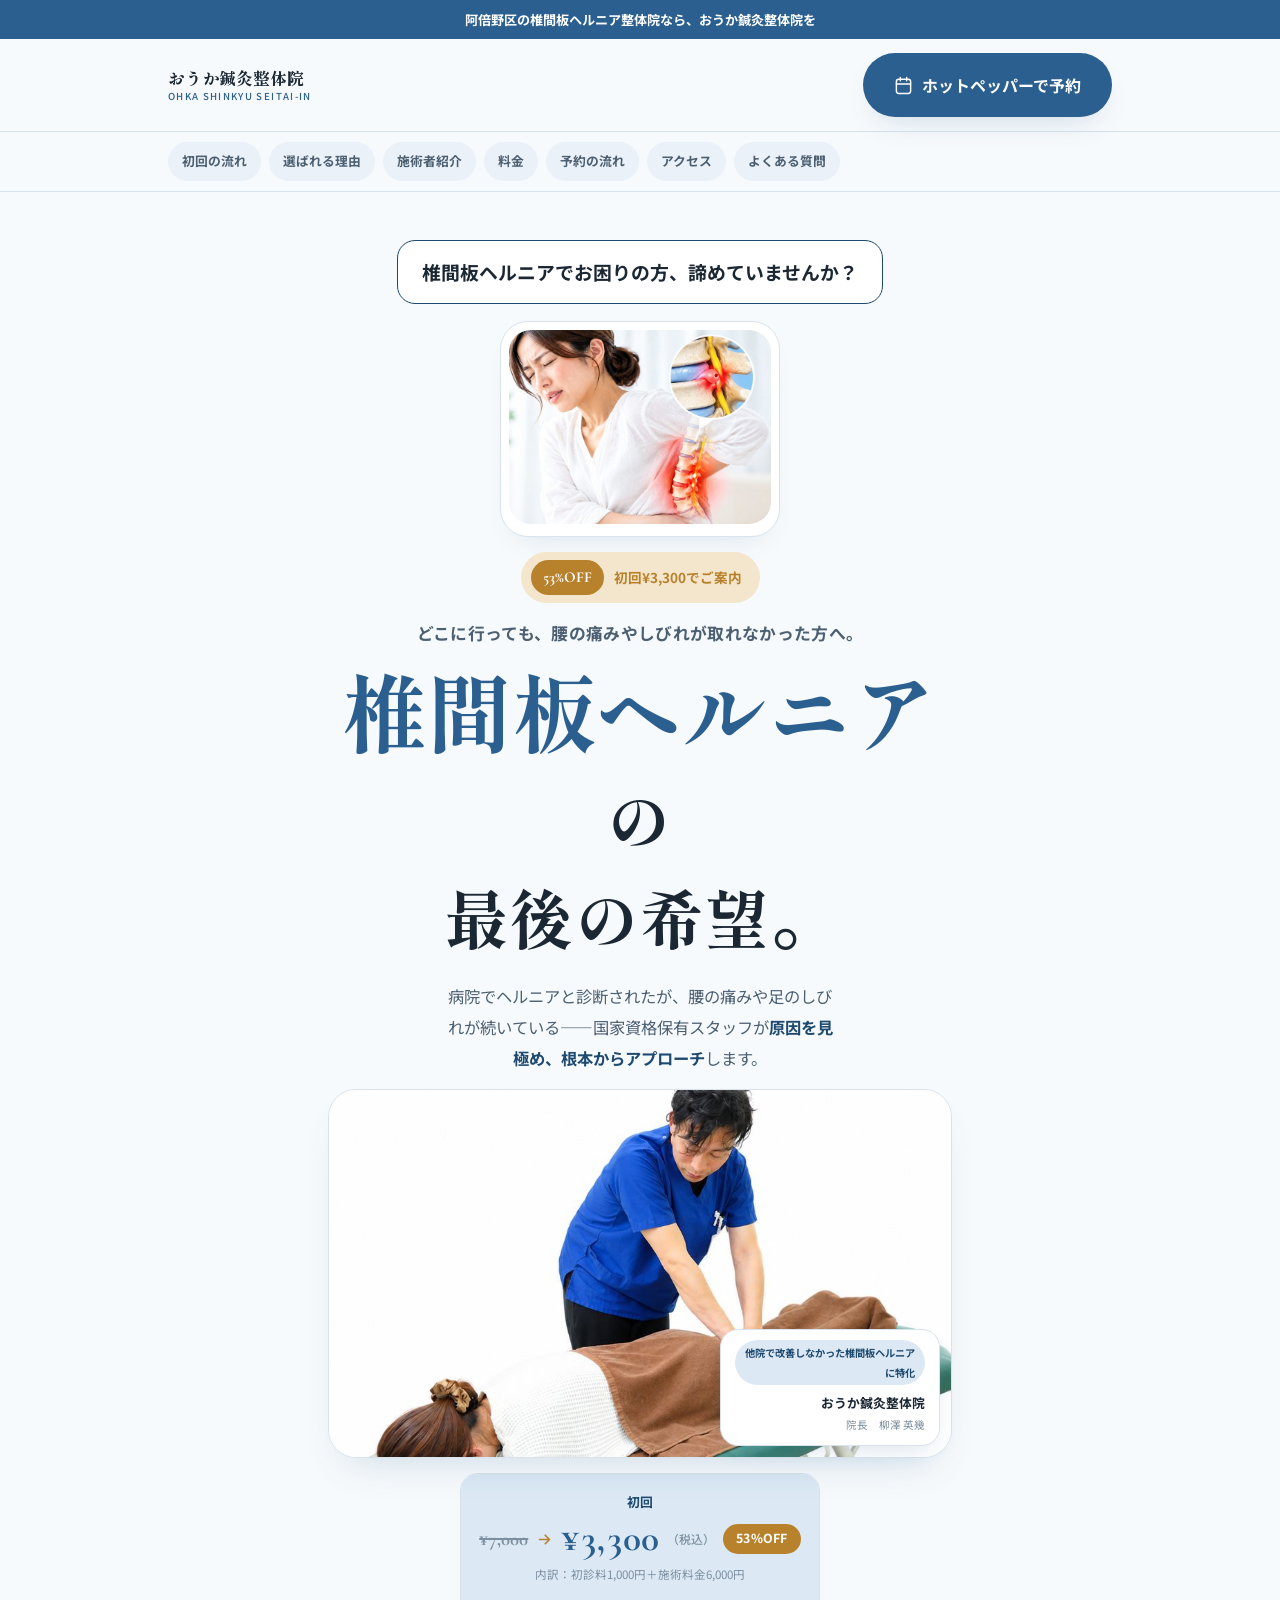
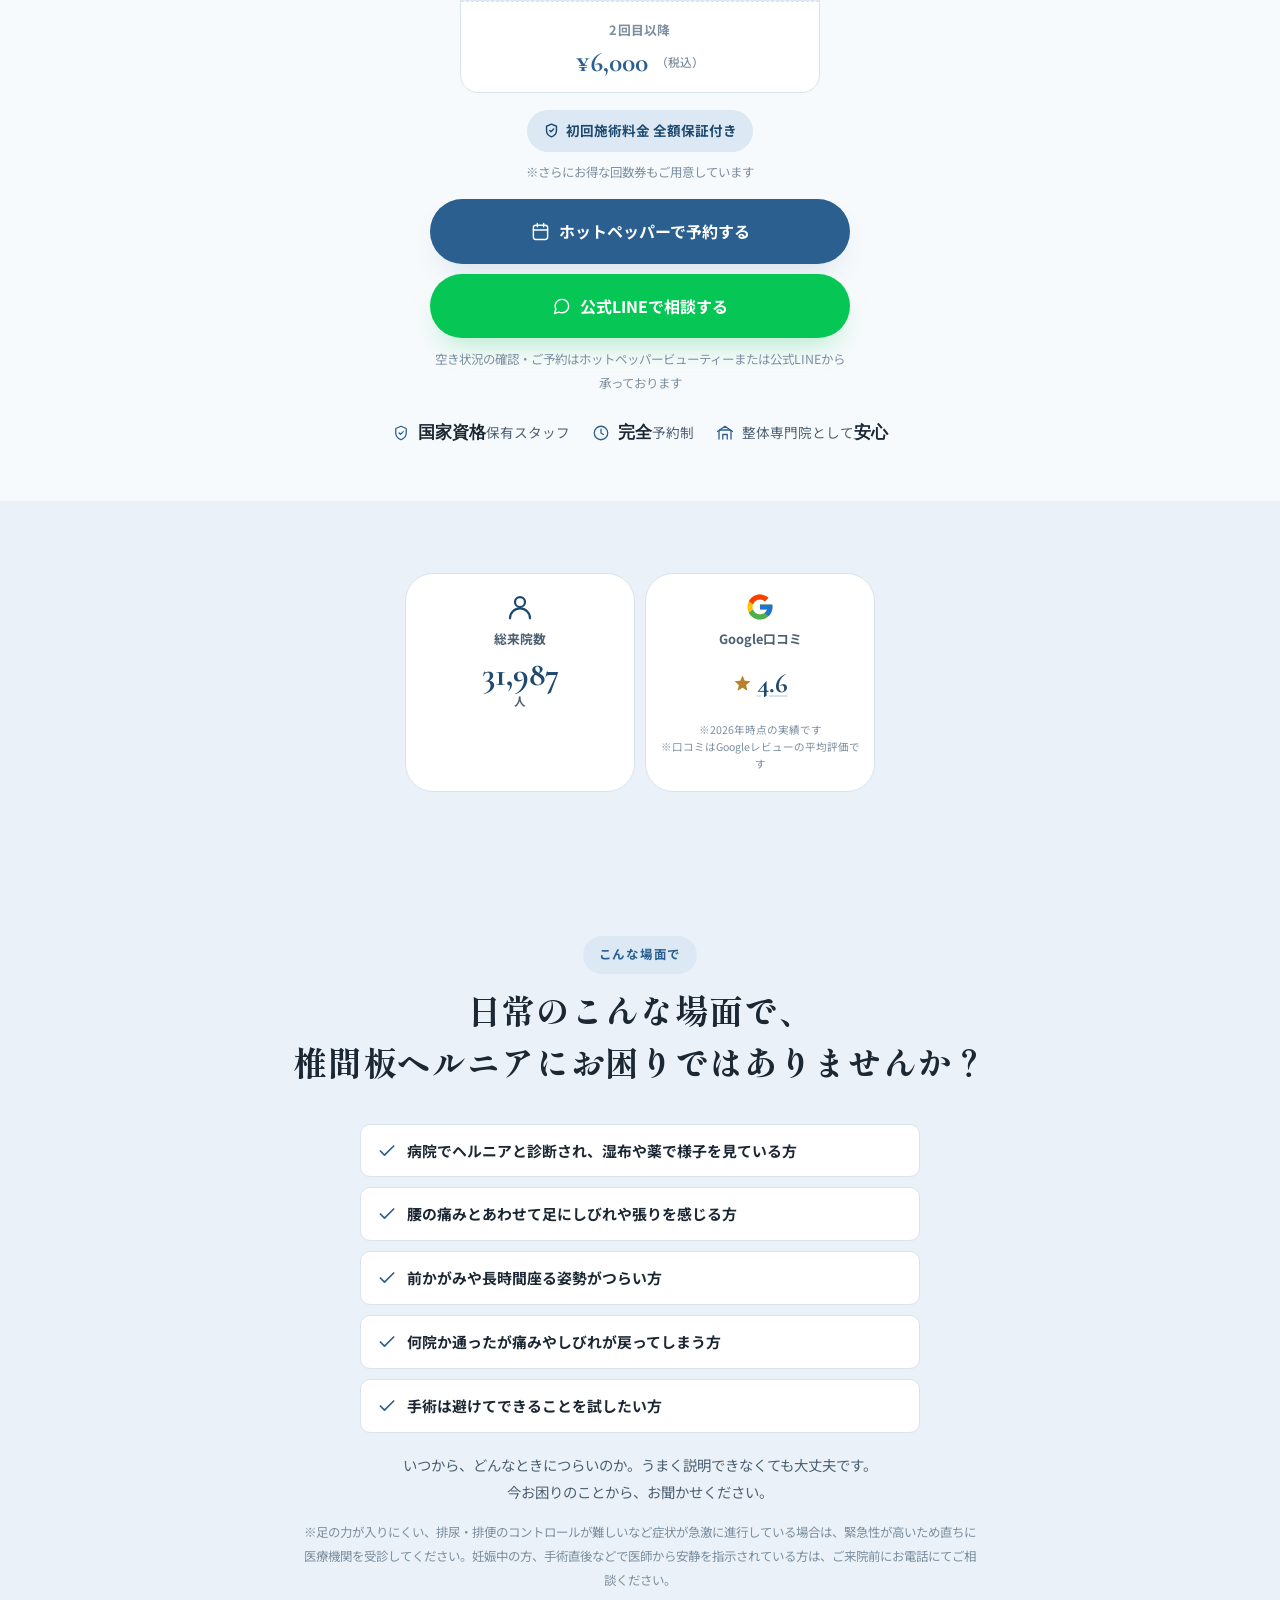
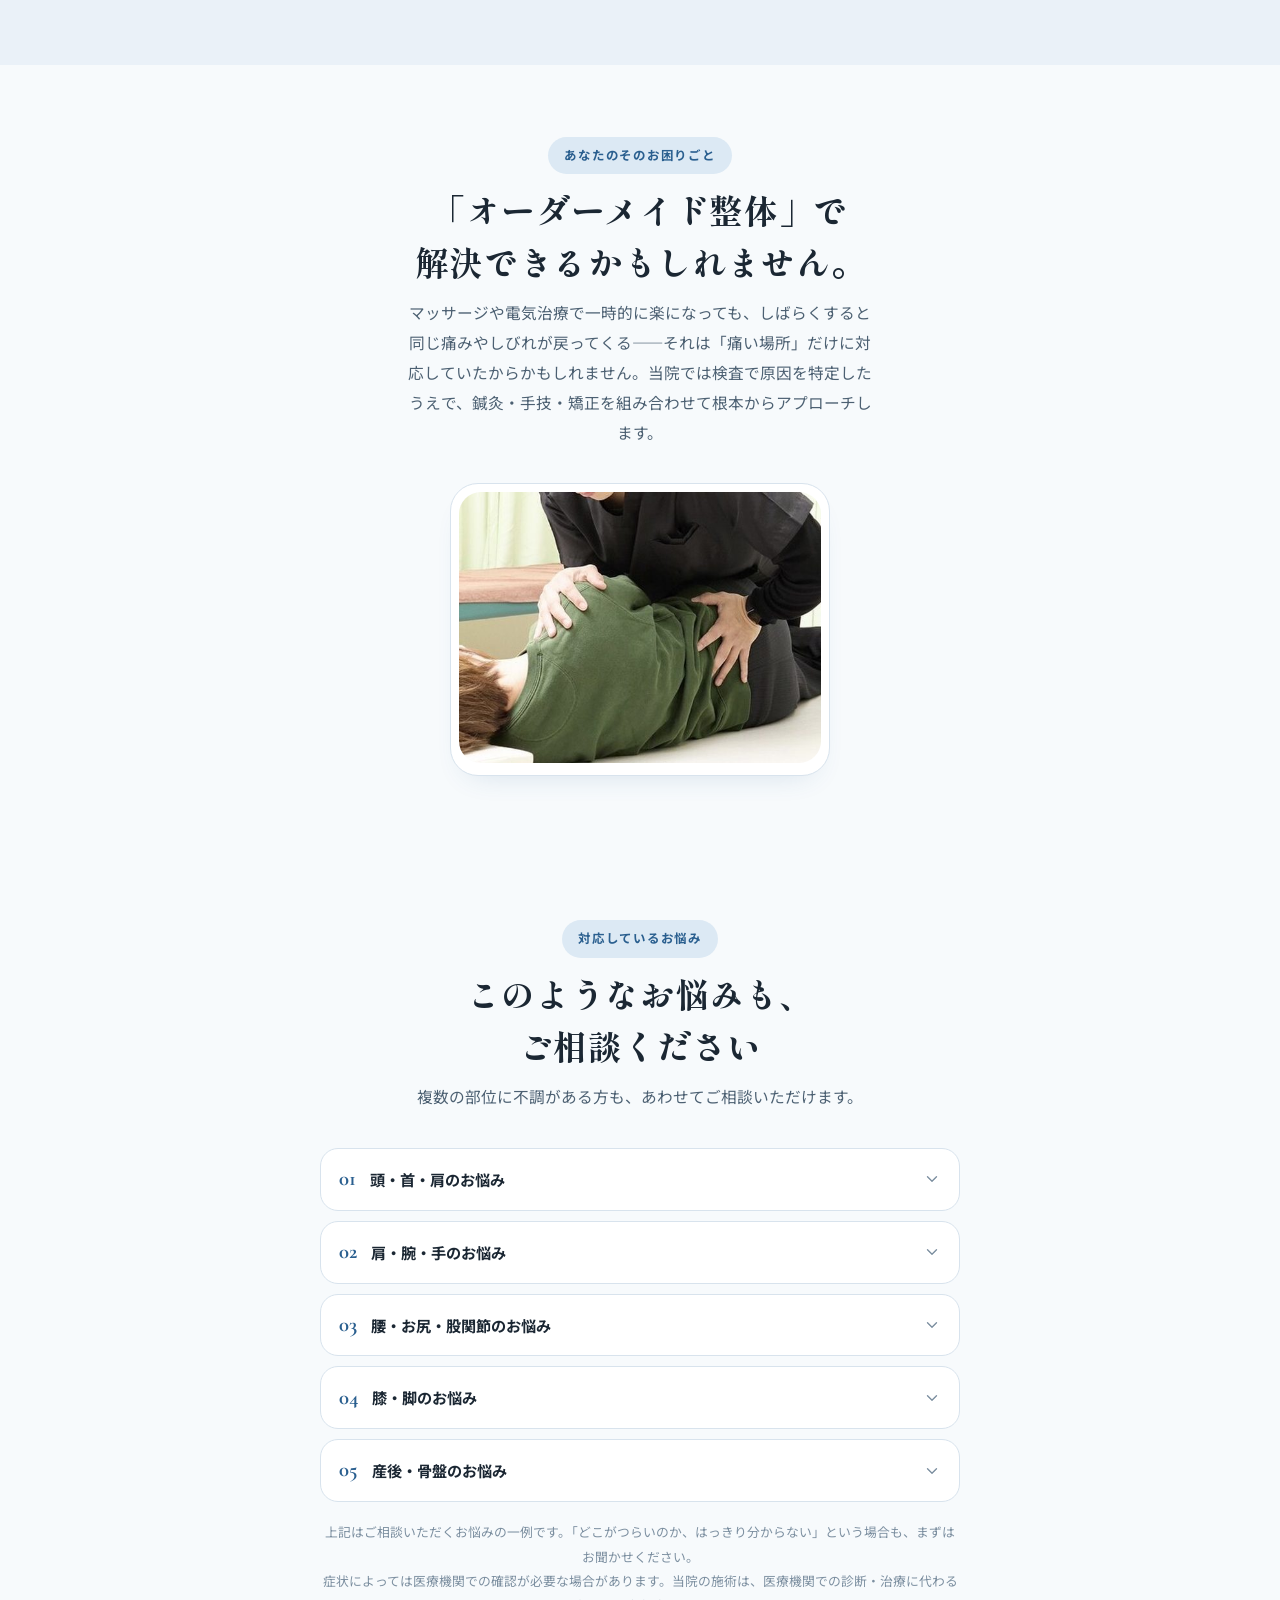
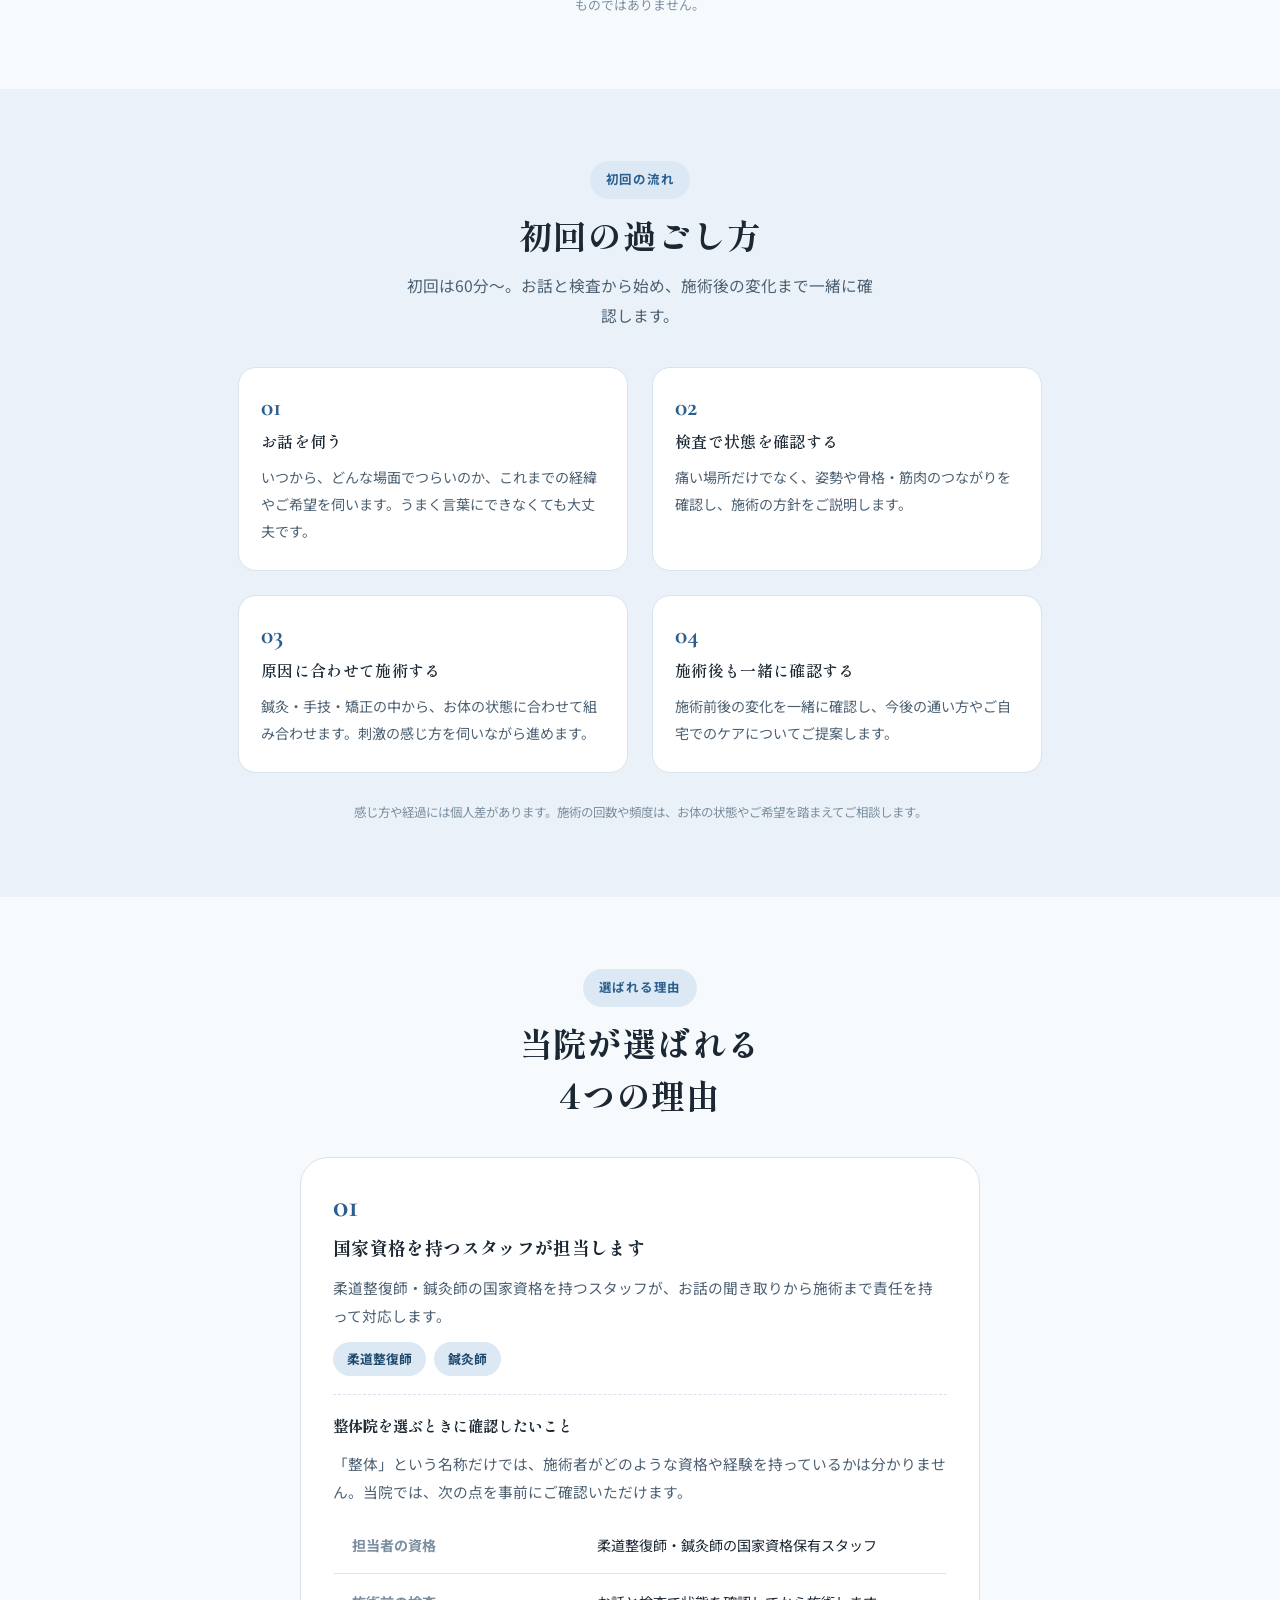
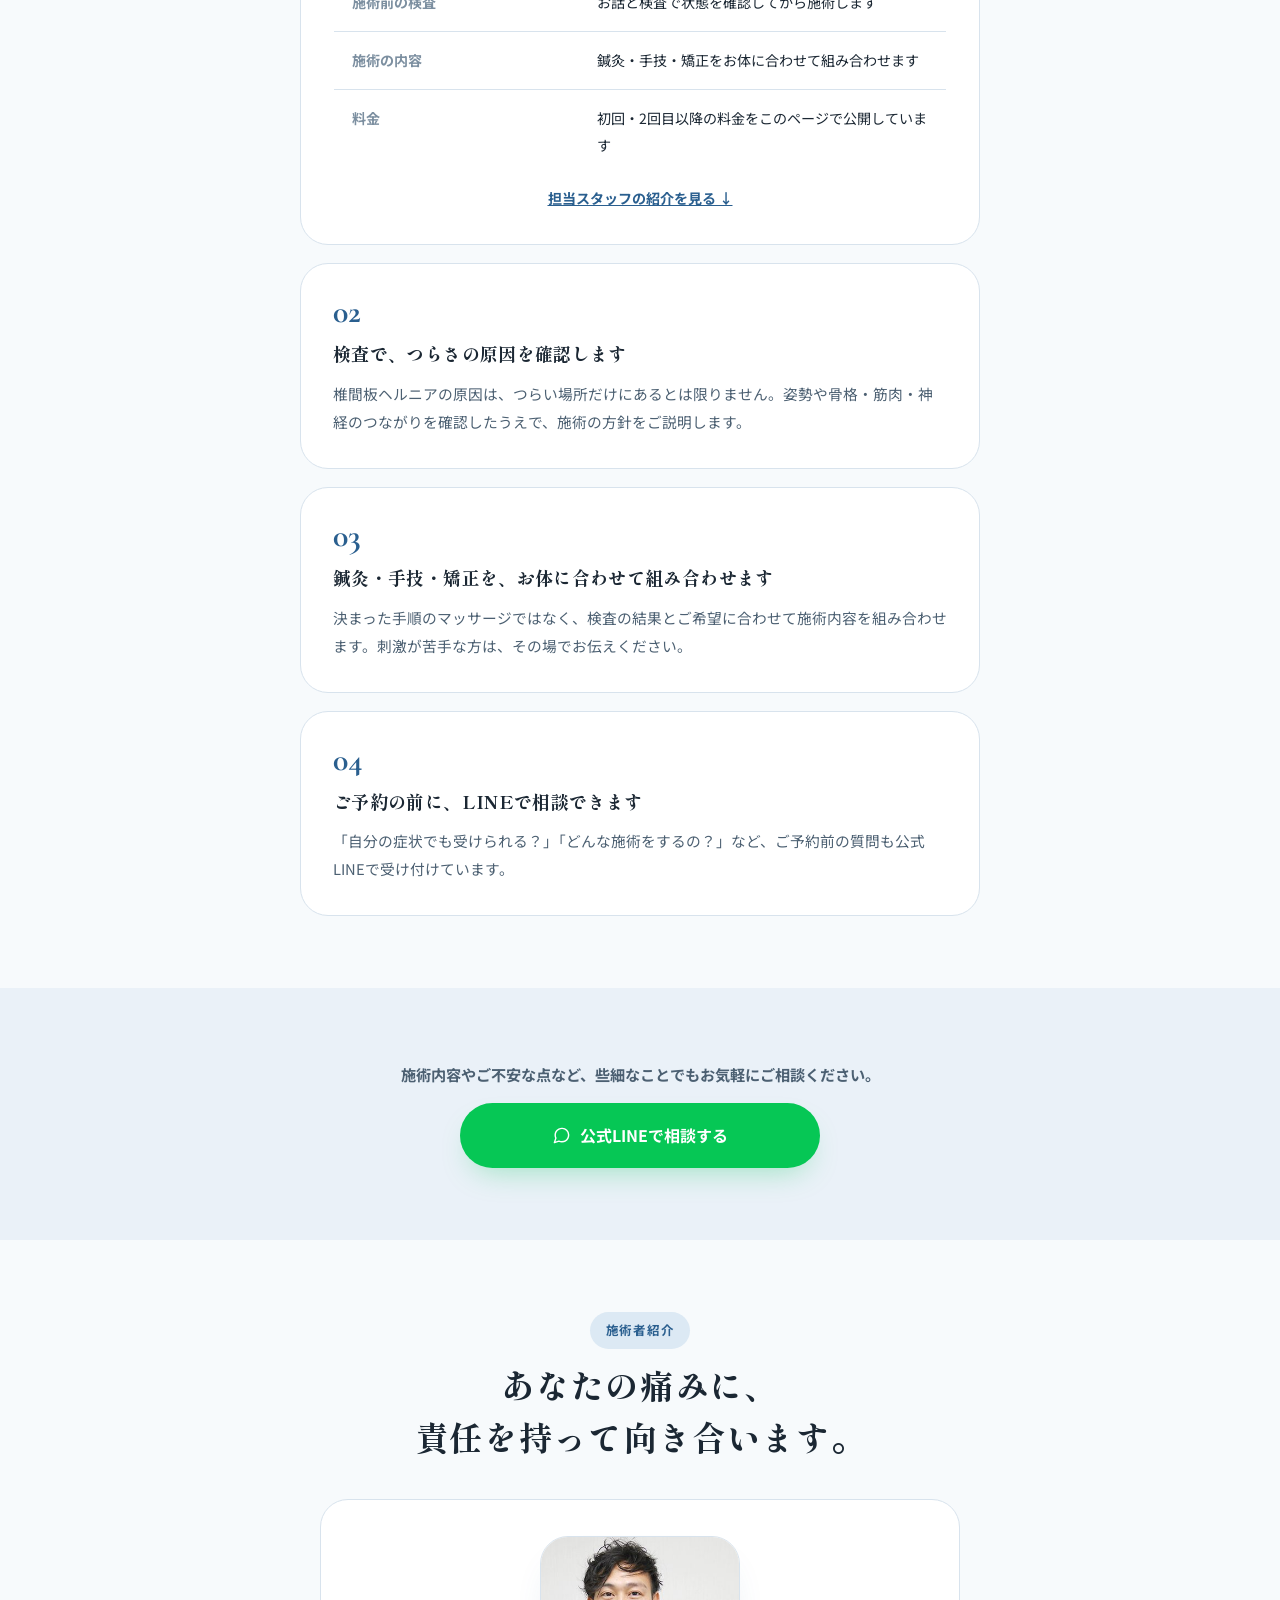
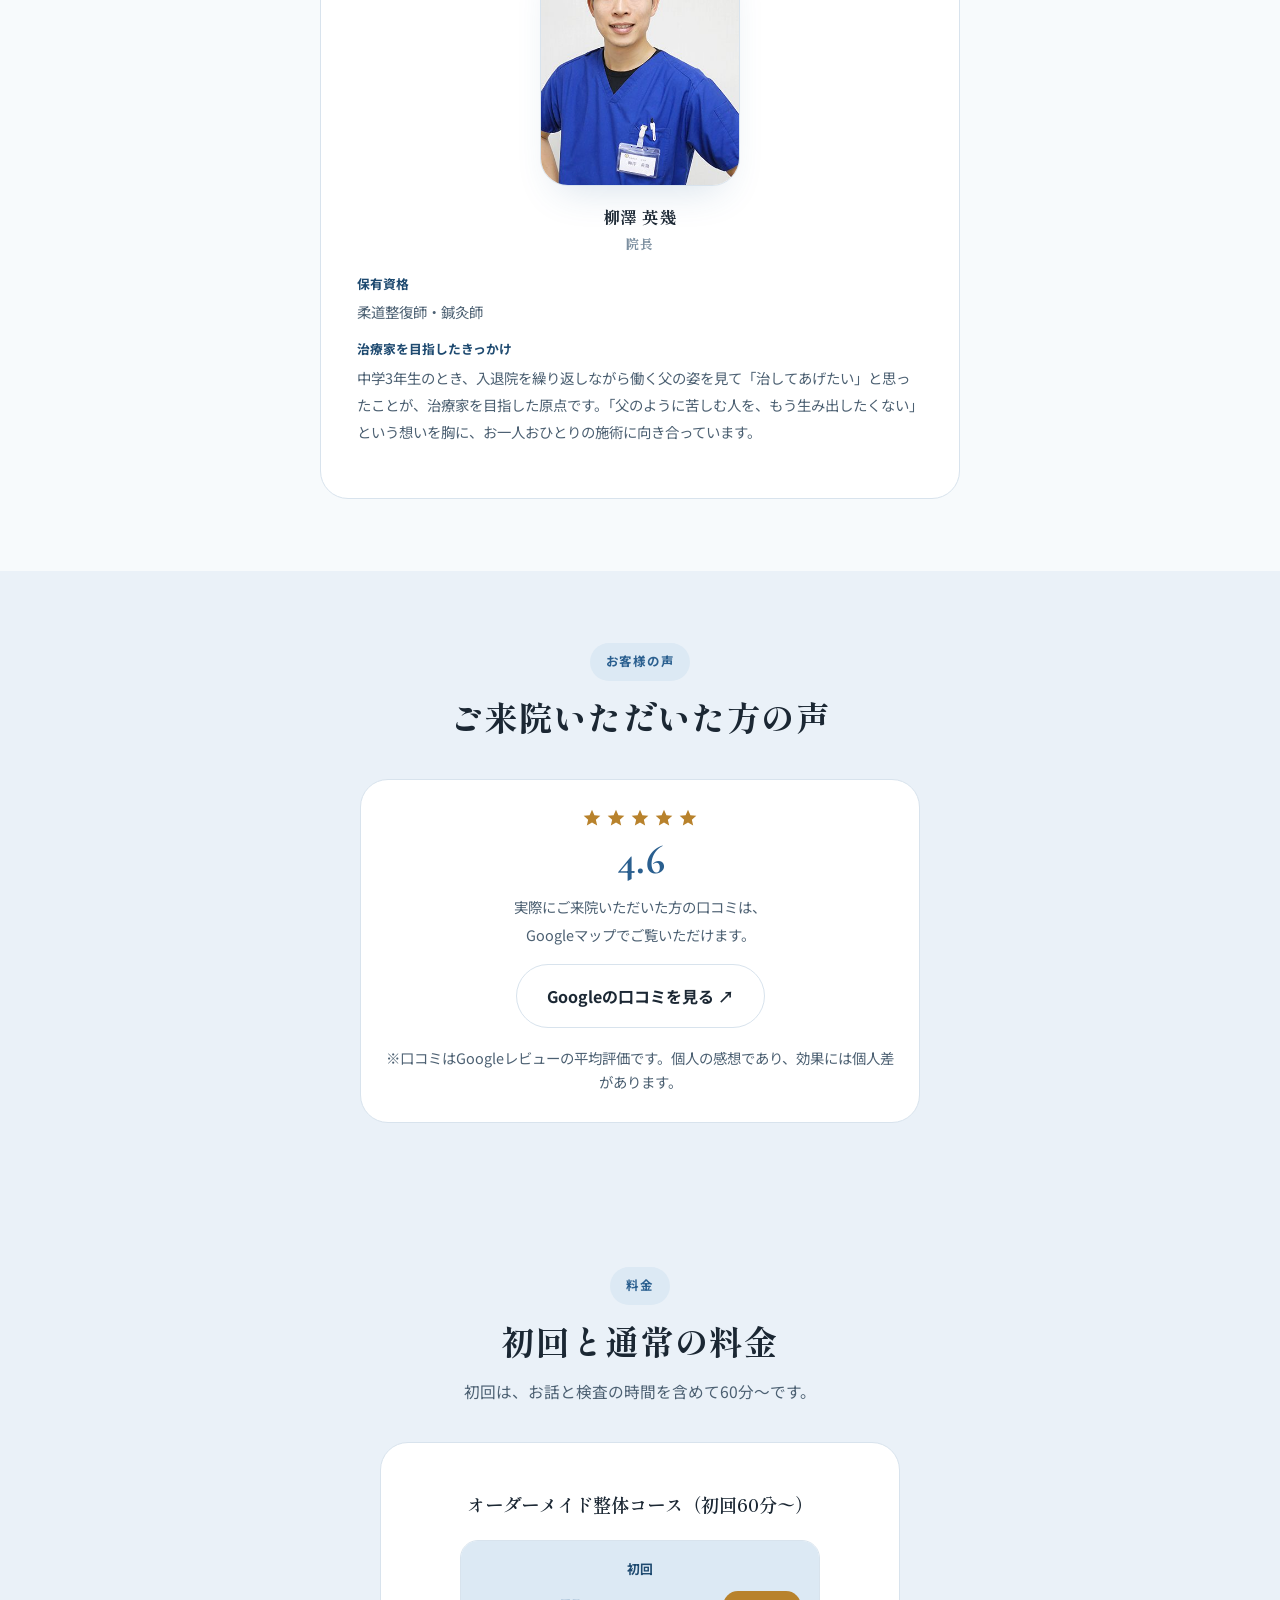
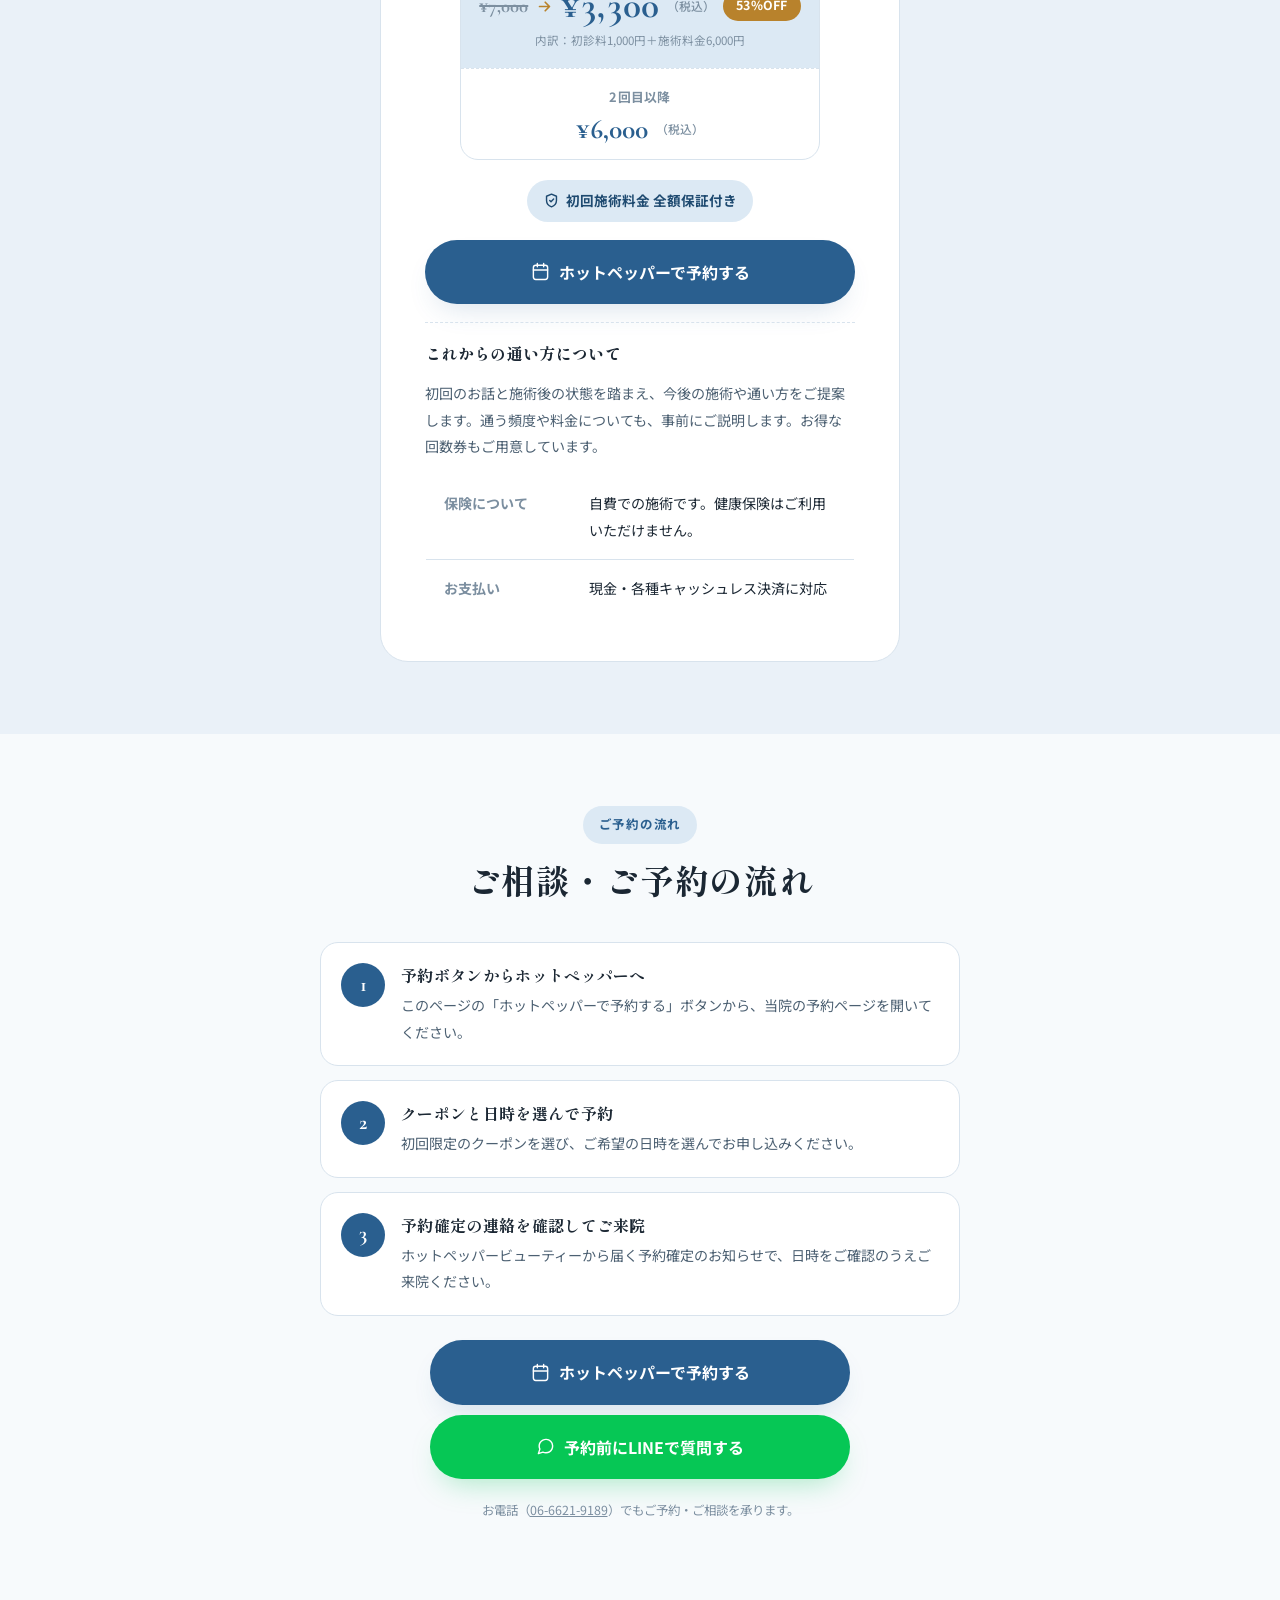
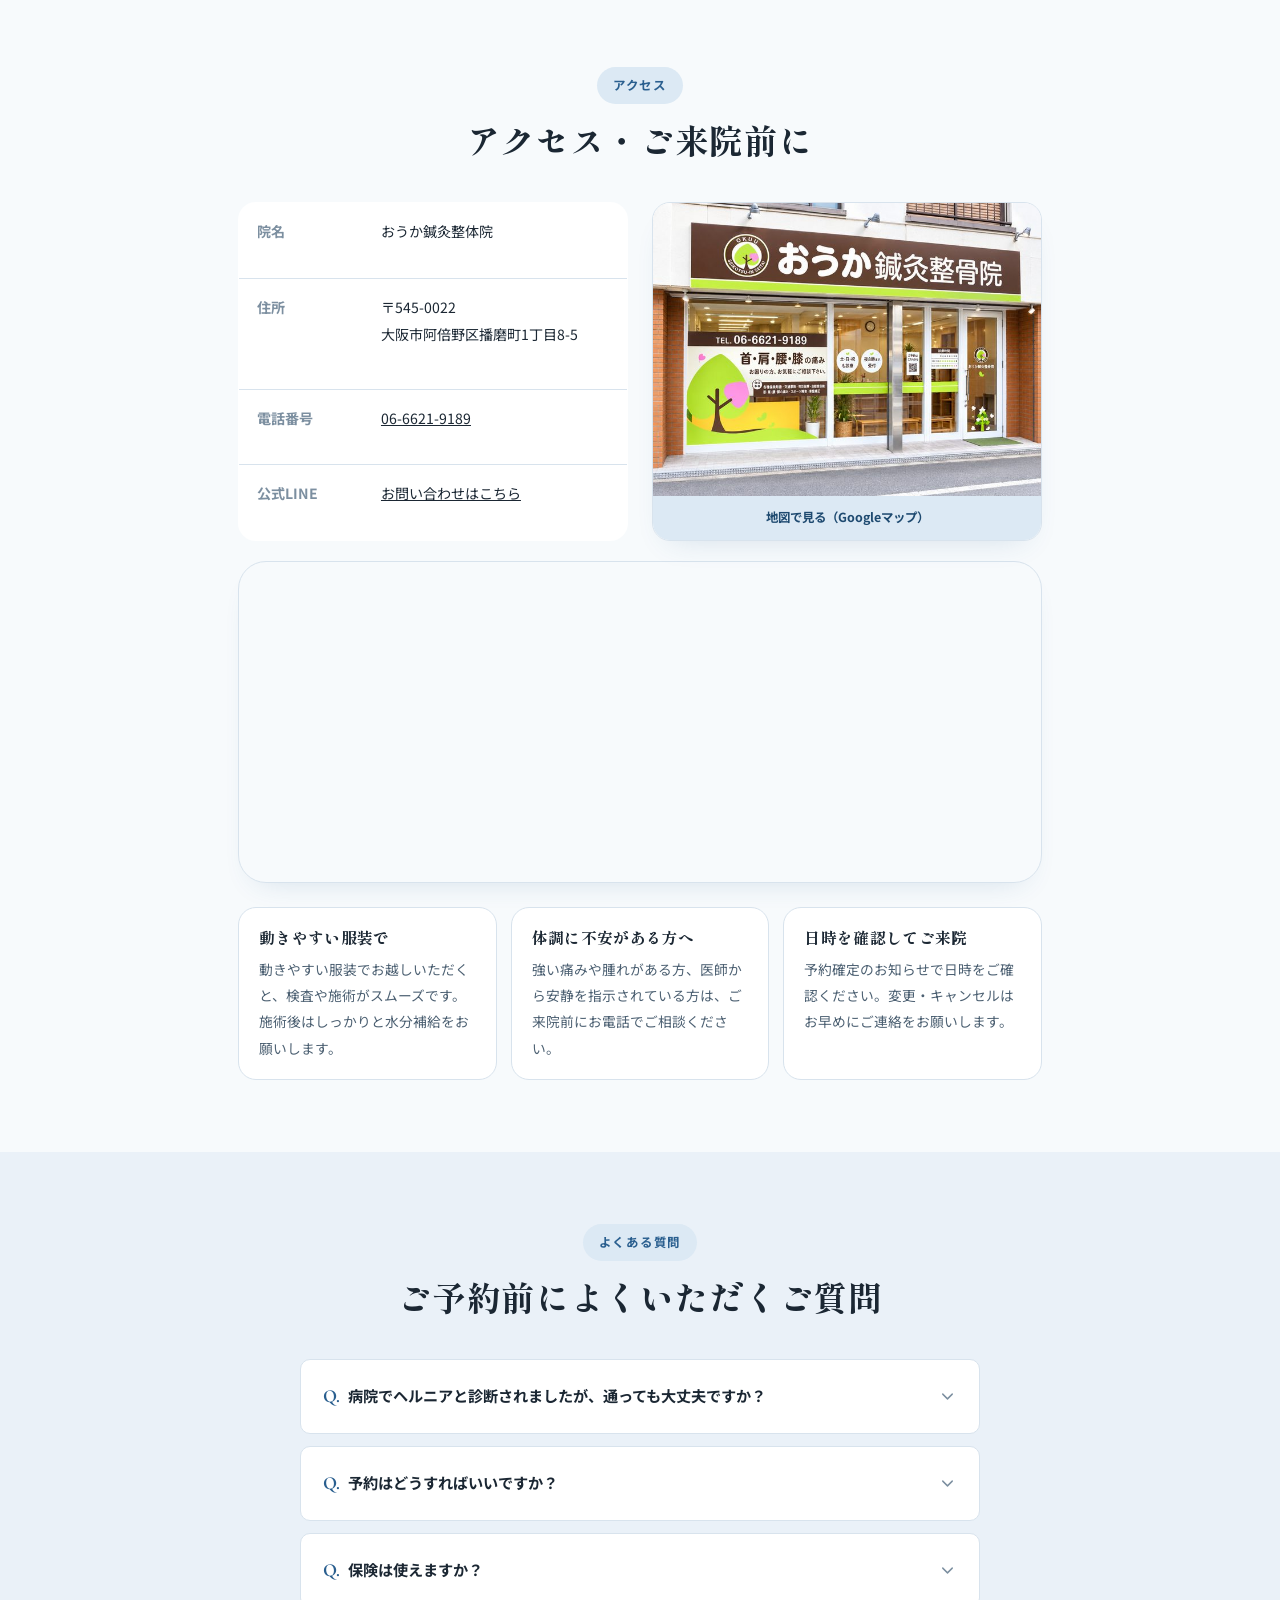
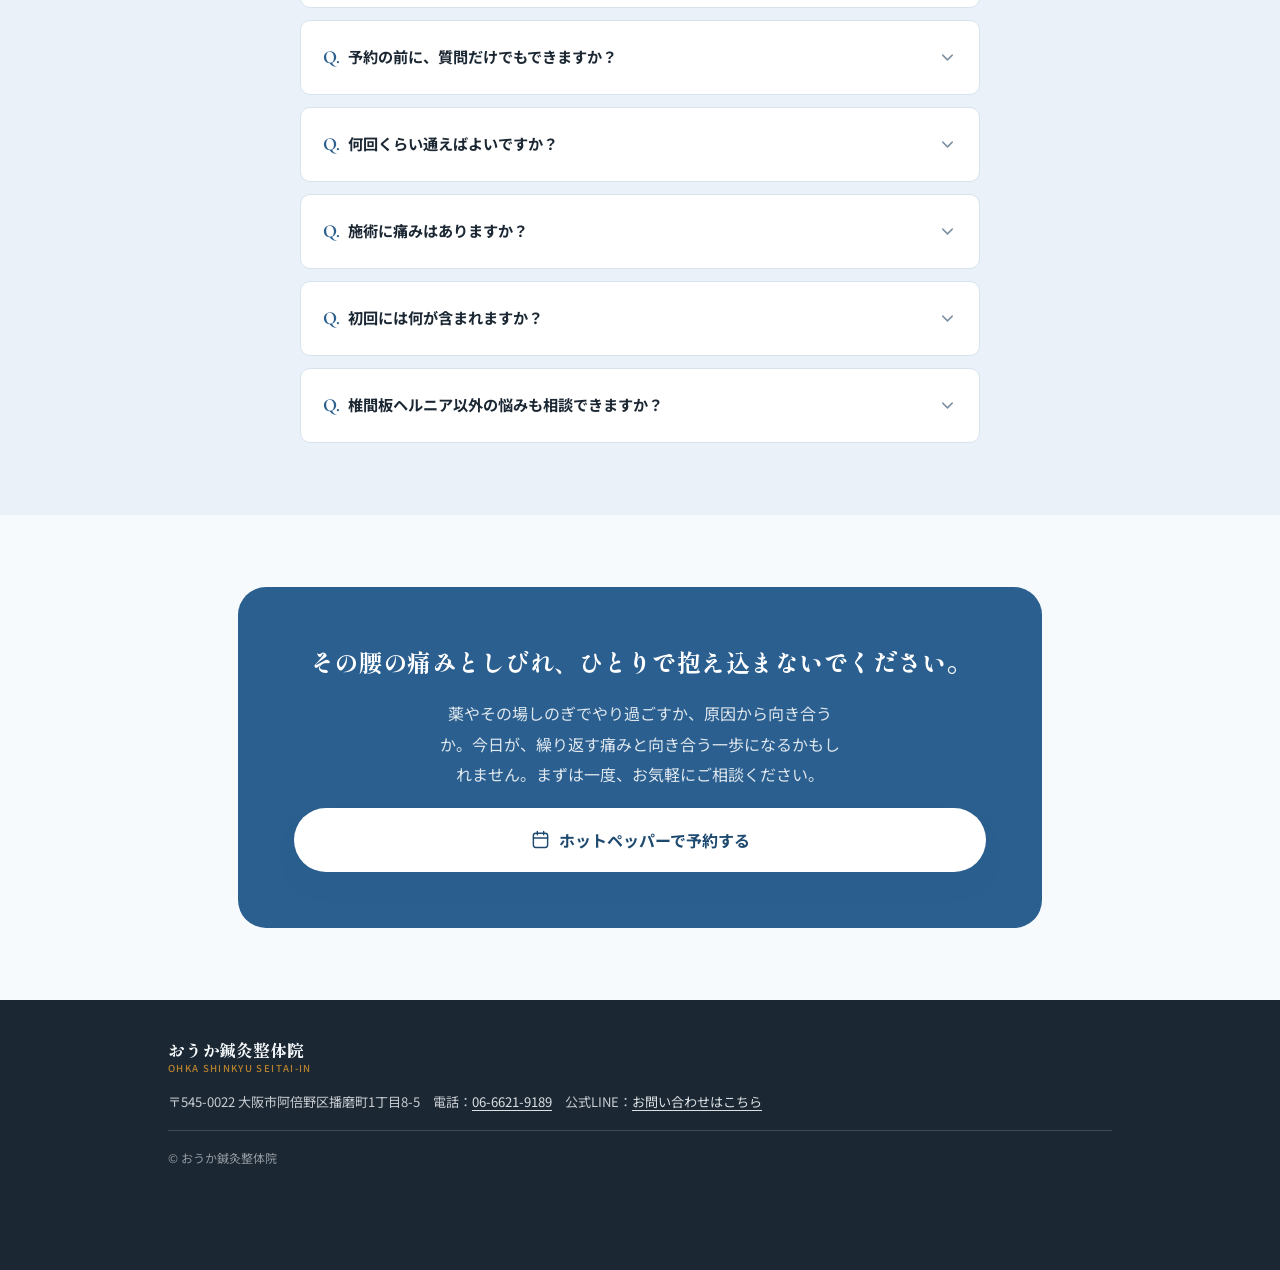
==== herunia/index.html @ 94800402 "おうか鍼灸整体院 LPプレビュー（お客様確認用） Co-Authored-By: Claude Opus 5.5 <noreply@anthropic.com>" ====
<!DOCTYPE html>
<html lang="ja">
<head>
<meta name="robots" content="noindex, nofollow">

<meta charset="UTF-8">
<meta name="viewport" content="width=device-width, initial-scale=1.0">
<title>椎間板ヘルニア改善メニュー｜おうか鍼灸整体院</title>
<meta name="description" content="大阪市阿倍野区・おうか鍼灸整体院の椎間板ヘルニア改善メニュー。腰の痛みや足のしびれでお困りの方へ、根本からアプローチ。新規様限定価格でご案内中。ご予約はホットペッパービューティーから。">

<link rel="preconnect" href="https://fonts.googleapis.com">
<link rel="preconnect" href="https://fonts.gstatic.com" crossorigin>
<link href="https://fonts.googleapis.com/css2?family=Shippori+Mincho:wght@500;600;800&family=Noto+Sans+JP:wght@400;500;700&family=Cormorant+Garamond:wght@500;600;700&display=swap" rel="stylesheet">
<style>
:root{
  --bg:#F7FAFC;
  --surface:#FFFFFF;
  --surface-alt:#EAF1F8;
  --surface-card:#FFFFFF;
  --ink:#1B2733;
  --ink-soft:#4C6072;
  --ink-mute:#7C8FA0;
  --border:#D8E3ED;
  --accent:#2A5F8F;
  --accent-ink:#FFFFFF;
  --accent-soft:#DCE9F4;
  --accent-strong:#1E4A70;
  --highlight:#B8822C;
  --highlight-soft:#F4E6CC;
  --shadow:rgba(42,95,143,0.20);
  --radius-s:10px;
  --radius-m:18px;
  --radius-l:28px;
  color-scheme: light;
}
@media (prefers-color-scheme: dark){
  :root:not([data-theme="light"]){
    --bg:#0D1620;
    --surface:#132232;
    --surface-alt:#152840;
    --surface-card:#132232;
    --ink:#EAF1FA;
    --ink-soft:#B7C9DC;
    --ink-mute:#7FA0C0;
    --border:#22394E;
    --accent:#5B9FE3;
    --accent-ink:#08131F;
    --accent-soft:#1B3450;
    --accent-strong:#9CC8F2;
    --highlight:#E3B764;
    --highlight-soft:#3B2C14;
    --shadow:rgba(0,0,0,0.55);
    color-scheme: dark;
  }
}
:root[data-theme="dark"]{
  --bg:#0D1620; --surface:#132232; --surface-alt:#152840; --surface-card:#132232;
  --ink:#EAF1FA; --ink-soft:#B7C9DC; --ink-mute:#7FA0C0; --border:#22394E;
  --accent:#5B9FE3; --accent-ink:#08131F; --accent-soft:#1B3450; --accent-strong:#9CC8F2;
  --highlight:#E3B764; --highlight-soft:#3B2C14; --shadow:rgba(0,0,0,0.55);
  color-scheme: dark;
}

*{box-sizing:border-box;}
[id]{scroll-margin-top:112px;}
body{
  margin:0;background:var(--bg);color:var(--ink);
  font-family:"Noto Sans JP","Hiragino Kaku Gothic ProN",sans-serif;
  font-size:16px;line-height:1.9;-webkit-font-smoothing:antialiased;
}
img{max-width:100%;display:block;}
a{color:inherit;}
h1,h2,h3{
  font-family:"Shippori Mincho",serif;font-weight:800;line-height:1.55;
  margin:0;text-wrap:balance;letter-spacing:.02em;
}
p{margin:0;}
ul{margin:0;padding:0;list-style:none;}
.num{font-family:"Cormorant Garamond","Noto Sans JP",serif;font-variant-numeric:tabular-nums;}

.wrap{max-width:900px;margin:0 auto;padding-inline:clamp(20px,5vw,48px);}
.section{padding-block:clamp(40px,6vw,72px);}
.section-alt{background:var(--surface-alt);}
.eyebrow{
  display:inline-flex;align-items:center;gap:8px;font-size:.78rem;font-weight:700;
  letter-spacing:.14em;color:var(--accent);background:var(--accent-soft);
  border-radius:999px;padding:7px 16px;
}
.section-head{display:flex;flex-direction:column;gap:10px;margin-bottom:clamp(22px,4vw,36px);text-align:center;align-items:center;}
.section-head h2{font-size:clamp(1.5rem,3.4vw,2.1rem);}
.section-head .lead{color:var(--ink-soft);font-size:.98rem;max-width:52ch;}

.btn{
  display:inline-flex;align-items:center;justify-content:center;gap:9px;
  border-radius:999px;padding:16px 30px;font-weight:700;font-size:1rem;
  text-decoration:none;border:1px solid transparent;cursor:pointer;
  transition:transform .15s ease, box-shadow .15s ease, background .15s ease;
}
.btn:hover{transform:translateY(-1px);}
.btn:focus-visible{outline:3px solid var(--accent);outline-offset:2px;}
.btn-primary{background:var(--accent);color:var(--accent-ink);box-shadow:0 14px 30px -12px var(--shadow);}
.btn-primary:hover{background:var(--accent-strong);}
.btn-outline{background:transparent;color:var(--ink);border-color:var(--border);}
.btn svg{width:19px;height:19px;flex:none;}
.btn-wide{width:100%;}
.cta-note{font-size:.78rem;color:var(--ink-mute);margin-top:10px;}
.hero-local{font-size:.95rem;font-weight:700;color:var(--ink-soft);text-align:center;line-height:1.6;max-width:640px;}
.who-encourage{max-width:560px;margin:14px auto 0;text-align:center;font-size:.95rem;font-weight:700;color:var(--accent-strong);line-height:1.6;}
.line-cta-lead{font-size:.95rem;font-weight:700;color:var(--ink-soft);text-align:center;}
.btn-line{background:#06C755;color:#fff;box-shadow:0 14px 30px -12px rgba(6,199,85,.35);}
.btn-line:hover{background:#05b34c;}

/* ---------- Header (no nav, CTA-only) ---------- */
.top-banner{background:var(--accent);color:var(--accent-ink);text-align:center;font-weight:700;font-size:.82rem;line-height:1.6;padding:9px 16px;}
.header-group{
  position:sticky;top:0;z-index:50;
  background:color-mix(in srgb, var(--bg) 92%, transparent);
  backdrop-filter:blur(10px);
}
.site-header{border-bottom:1px solid var(--border);}
.site-header .wrap{display:flex;align-items:center;justify-content:space-between;padding-block:14px;gap:16px;max-width:1040px;}
.logo{font-family:"Shippori Mincho",serif;font-weight:800;font-size:1.05rem;text-decoration:none;color:var(--ink);display:flex;flex-direction:column;line-height:1.3;}
.logo small{font-size:.6rem;font-weight:500;letter-spacing:.14em;color:var(--accent);font-family:"Noto Sans JP",sans-serif;}
@media (max-width:640px){.site-header .btn{display:none;}}

/* ---------- Mini nav (in-page jump links only) ---------- */
.mini-nav{border-bottom:1px solid var(--border);}
.mini-nav .wrap{max-width:1040px;display:flex;gap:8px;overflow-x:auto;padding-block:10px;scrollbar-width:none;}
.mini-nav .wrap::-webkit-scrollbar{display:none;}
.mini-nav a{
  flex:none;font-size:.8rem;font-weight:700;color:var(--ink-soft);text-decoration:none;
  padding:7px 14px;border-radius:999px;background:var(--surface-alt);white-space:nowrap;
}
.mini-nav a:hover{color:var(--accent);background:var(--accent-soft);}

/* ---------- Hero ---------- */
.hero{padding-block:clamp(24px,4vw,48px) clamp(28px,5vw,52px);}
.hero .wrap{max-width:720px;display:flex;flex-direction:column;align-items:center;text-align:center;gap:15px;}
.hero-alert{
  border:1.5px solid var(--accent-strong);border-radius:var(--radius-m);
  padding:16px 24px;font-weight:700;font-size:1.18rem;line-height:1.6;text-align:center;
  color:var(--ink);background:var(--surface-card);max-width:640px;
}
.hero-badge{
  display:inline-flex;align-items:center;gap:10px;background:var(--highlight-soft);color:var(--highlight);
  border-radius:999px;padding:8px 18px 8px 10px;font-weight:700;font-size:.85rem;
}
.lead .hl{color:var(--accent-strong);font-weight:700;}
.hero-photo-wrap{position:relative;width:100%;}
.symptom-visual{width:100%;max-width:280px;margin:2px auto 0;background:var(--surface-card);border:1px solid var(--border);border-radius:var(--radius-l);padding:8px 8px 12px;box-shadow:0 14px 30px -18px var(--shadow);}
.symptom-photo{border-radius:calc(var(--radius-l) - 6px);overflow:hidden;}
.symptom-photo img{width:100%;height:auto;display:block;}
.symptom-visual svg{width:100%;height:auto;display:block;}
.sv-body{fill:var(--accent-soft);stroke:var(--accent);stroke-width:2.5;stroke-linejoin:round;}
.sv-burst{stroke:var(--highlight);stroke-width:4;stroke-linecap:round;}
.sv-nerve{stroke:var(--highlight);stroke-width:3.5;stroke-dasharray:5 6;stroke-linecap:round;}
.symptom-visual .sv-label{margin-top:8px;text-align:center;font-size:.74rem;font-weight:700;color:var(--accent);letter-spacing:.02em;}
.reason-photo{width:100%;max-width:380px;margin:18px auto 0;background:var(--surface-card);border:1px solid var(--border);border-radius:var(--radius-l);padding:8px 8px 12px;box-shadow:0 14px 30px -18px var(--shadow);}
.reason-photo img{width:100%;height:auto;border-radius:calc(var(--radius-l) - 6px);display:block;}
.reason-photo .rp-label{margin-top:8px;text-align:center;font-size:.74rem;font-weight:700;color:var(--accent);letter-spacing:.02em;}

.photo-badge{
  position:absolute;right:12px;bottom:12px;background:var(--surface);border:1px solid var(--border);
  border-radius:var(--radius-m);padding:10px 14px;box-shadow:0 10px 24px -10px var(--shadow);
  text-align:right;max-width:220px;
}
.photo-badge .tag{
  display:inline-block;font-size:.64rem;font-weight:700;color:var(--accent-strong);background:var(--accent-soft);
  border-radius:999px;padding:3px 10px;margin-bottom:6px;
}
.photo-badge .name{display:block;font-size:.8rem;font-weight:700;color:var(--ink);}
.photo-badge .role{display:block;font-size:.66rem;color:var(--ink-mute);}
@media (max-width:420px){.photo-badge{max-width:170px;padding:8px 10px;}}
.hero-badge .pct{background:var(--highlight);color:var(--surface);border-radius:999px;padding:3px 12px;font-family:"Cormorant Garamond",serif;font-size:.95rem;font-weight:700;}
.hero-eyebrow-line{font-size:1.05rem;font-weight:700;color:var(--ink-soft);letter-spacing:.02em;}
.hero h1{font-size:clamp(2.4rem,7.5vw,4rem);}
.hero h1 em{color:var(--accent);font-style:normal;font-size:1.32em;display:inline-block;line-height:1.05;}
.hero .lead{color:var(--ink-soft);font-size:1.02rem;max-width:44ch;}
.price-row{
  display:flex;align-items:baseline;justify-content:center;gap:18px;flex-wrap:wrap;
  background:var(--surface-card);border:1px solid var(--border);border-radius:var(--radius-m);
  padding:20px 26px;width:100%;max-width:420px;
}
.price-row .old{color:var(--ink-mute);text-decoration:line-through;font-size:1.02rem;}
.price-row .new{font-size:2.4rem;font-weight:700;color:var(--accent);}
.price-row .new small{font-size:.85rem;font-weight:500;color:var(--ink-mute);}
.price-duo{display:flex;gap:14px;justify-content:center;flex-wrap:wrap;width:100%;max-width:420px;}
.price-duo-item{flex:1;min-width:150px;background:var(--surface-card);border:1px solid var(--border);border-radius:var(--radius-m);padding:18px 14px;text-align:center;}
.price-duo-item .label{font-size:.78rem;color:var(--ink-mute);font-weight:700;display:block;margin-bottom:6px;}
.price-duo-item .amount{font-family:"Cormorant Garamond","Noto Sans JP",serif;font-variant-numeric:tabular-nums;font-size:1.9rem;font-weight:700;color:var(--accent);}
.price-duo-item .amount small{font-size:.7rem;font-weight:500;color:var(--ink-mute);}
.price-tiers{width:100%;max-width:360px;background:var(--surface-card);border:1px solid var(--border);border-radius:var(--radius-m);overflow:hidden;}
.price-tier{display:flex;flex-direction:column;align-items:center;gap:6px;padding:16px 14px;}
.price-tier + .price-tier{border-top:1px dashed var(--border);}
.price-tier.featured{background:var(--accent-soft);}
.tier-label{font-size:.8rem;color:var(--ink-mute);font-weight:700;letter-spacing:.02em;}
.price-tier.featured .tier-label{color:var(--accent-strong);}
.tier-price-row{display:flex;align-items:center;gap:8px;flex-wrap:wrap;justify-content:center;}
.tier-before{font-family:"Cormorant Garamond","Noto Sans JP",serif;font-variant-numeric:tabular-nums;font-size:1.15rem;font-weight:700;color:var(--ink-mute);text-decoration:line-through;text-decoration-thickness:1.5px;}
.tier-arrow{width:17px;height:17px;color:var(--highlight);flex:none;}
.tier-after{font-family:"Cormorant Garamond","Noto Sans JP",serif;font-variant-numeric:tabular-nums;font-size:2.3rem;font-weight:700;color:var(--accent);line-height:1;}
.price-tier:not(.featured) .tier-after{font-size:1.7rem;}
.tier-unit{font-size:.74rem;font-weight:500;color:var(--ink-mute);}
.tier-off{display:inline-flex;background:var(--highlight);color:var(--surface);border-radius:999px;padding:3px 13px;font-size:.78rem;font-weight:700;letter-spacing:.02em;}
.tier-note{font-size:.72rem;color:var(--ink-mute);}
.price-guarantee{display:inline-flex;align-items:center;gap:6px;font-size:.85rem;font-weight:700;color:var(--accent-strong);background:var(--accent-soft);border-radius:999px;padding:8px 16px;margin-top:2px;}
.price-guarantee svg{width:17px;height:17px;flex:none;}
.hero-cta{display:flex;flex-direction:column;align-items:center;gap:0;width:100%;max-width:420px;}
.trust-row{display:flex;gap:22px;flex-wrap:wrap;justify-content:center;margin-top:6px;}
.trust-item{display:flex;align-items:center;gap:8px;font-size:.85rem;color:var(--ink-soft);}
.trust-item svg{width:18px;height:18px;color:var(--accent);flex:none;}
.trust-item b{color:var(--ink);font-family:"Cormorant Garamond",serif;font-size:1.05rem;}

.media-placeholder{
  border:1.5px dashed var(--border);border-radius:var(--radius-l);
  background:linear-gradient(155deg, var(--accent-soft), var(--surface-alt));
  display:flex;flex-direction:column;align-items:center;justify-content:center;gap:10px;
  color:var(--ink-mute);text-align:center;padding:28px;min-height:220px;
}
.media-placeholder svg{width:36px;height:36px;color:var(--accent);}
.media-placeholder span{font-size:.8rem;font-weight:500;max-width:20ch;}
.hero-photo{width:100%;height:auto;border-radius:var(--radius-l);border:1px solid var(--border);box-shadow:0 20px 40px -18px var(--shadow);}
.section-photo{max-width:640px;margin:0 auto clamp(28px,4vw,40px);border-radius:var(--radius-l);overflow:hidden;border:1px solid var(--border);box-shadow:0 14px 30px -18px var(--shadow);}
.section-photo img{width:100%;height:auto;display:block;}

/* ---------- Concerns / Reasons ---------- */
.concern-grid{display:grid;grid-template-columns:repeat(2,1fr);gap:14px;}
@media (max-width:640px){.concern-grid{grid-template-columns:1fr;}}
.concern-item{
  display:flex;align-items:center;gap:12px;background:var(--surface-card);
  border:1px solid var(--border);border-radius:var(--radius-s);padding:16px 18px;
  text-decoration:none;transition:background .15s ease,border-color .15s ease;
}
a.concern-item:hover{background:var(--accent-soft);border-color:var(--accent);}
.concern-item svg{width:20px;height:20px;color:var(--accent);flex:none;}
.concern-item p{font-size:.93rem;color:var(--ink-soft);flex:1;}
.concern-item .chev{width:16px;height:16px;color:var(--ink-mute);flex:none;}

/* ---------- Who is this for ---------- */
.who-grid{display:grid;grid-template-columns:1fr 1fr;gap:20px;}
@media (max-width:640px){.who-grid{grid-template-columns:1fr;}}
.who-card{border-radius:var(--radius-m);padding:26px 24px;border:1px solid var(--border);}
.who-card.good{background:var(--accent-soft);}
.who-card.caution{background:var(--surface-card);}
.who-card h3{display:flex;align-items:center;gap:10px;font-size:1rem;font-family:"Shippori Mincho",serif;font-weight:600;margin-bottom:16px;}
.who-card h3 svg{width:22px;height:22px;flex:none;color:var(--accent);}
.who-card.caution h3 svg{color:var(--ink-mute);}
.who-list{display:flex;flex-direction:column;gap:11px;}
.who-list li{position:relative;padding-left:20px;font-size:.9rem;color:var(--ink-soft);list-style:none;}
.who-list li::before{content:"";position:absolute;left:0;top:.55em;width:7px;height:7px;border-radius:50%;background:var(--accent);}
.who-card.caution .who-list li::before{background:var(--ink-mute);}

/* ---------- Menu explain ---------- */
.menu-intro{max-width:640px;margin:0 auto 40px;text-align:center;color:var(--ink-soft);font-size:.98rem;}
.feature-grid{display:grid;grid-template-columns:repeat(3,1fr);gap:20px;}
@media (max-width:760px){.feature-grid{grid-template-columns:1fr;}}
.feature-card{background:var(--surface-card);border:1px solid var(--border);border-radius:var(--radius-m);padding:26px 22px;display:flex;flex-direction:column;gap:12px;text-align:center;align-items:center;}
.icon-badge{width:50px;height:50px;border-radius:50%;background:var(--accent-soft);display:flex;align-items:center;justify-content:center;color:var(--accent);flex:none;}
.icon-badge svg{width:24px;height:24px;}
.feature-card h3{font-size:1.02rem;}
.feature-card p{color:var(--ink-soft);font-size:.88rem;}

/* ---------- How it works (steps) ---------- */
.step-list{display:grid;grid-template-columns:repeat(3,1fr);gap:24px;position:relative;}
@media (max-width:760px){.step-list{grid-template-columns:1fr;gap:0;}}
.step-item{background:var(--surface-card);border:1px solid var(--border);border-radius:var(--radius-m);padding:26px 22px;display:flex;flex-direction:column;gap:10px;}
@media (max-width:760px){.step-item{border-radius:0;border-left:none;border-right:none;padding:22px 4px;}
  .step-item:first-child{border-top:none;}
}
.step-num{font-family:"Cormorant Garamond",serif;font-weight:700;font-size:1.6rem;color:var(--accent);line-height:1;}
.step-item h3{font-size:1rem;font-family:"Shippori Mincho",serif;font-weight:600;}
.step-item p{color:var(--ink-soft);font-size:.88rem;}
.step-caveat{max-width:640px;margin:28px auto 0;text-align:center;font-size:.78rem;color:var(--ink-mute);}

/* ---------- Effects grid ---------- */
.effect-grid{display:grid;grid-template-columns:repeat(3,1fr);gap:14px;}
@media (max-width:640px){.effect-grid{grid-template-columns:repeat(2,1fr);}}
.effect-item{
  display:flex;flex-direction:column;align-items:center;gap:10px;text-align:center;
  background:var(--surface-card);border:1px solid var(--border);border-radius:var(--radius-m);padding:20px 14px;
}
.effect-item .icon-badge{width:42px;height:42px;}
.effect-item .icon-badge svg{width:20px;height:20px;}
.effect-item p{font-size:.85rem;font-weight:700;color:var(--ink);}

/* ---------- Case examples ---------- */
.case-grid{display:grid;grid-template-columns:repeat(3,1fr);gap:20px;}
@media (max-width:760px){.case-grid{grid-template-columns:1fr;}}
.case-card{background:var(--surface-card);border:1px solid var(--border);border-radius:var(--radius-m);padding:26px 24px;display:flex;flex-direction:column;gap:12px;}
.case-tag{display:inline-flex;align-self:flex-start;background:var(--accent-soft);color:var(--accent-strong);border-radius:999px;padding:5px 14px;font-size:.76rem;font-weight:700;}
.case-card h3{font-size:.98rem;font-family:"Shippori Mincho",serif;font-weight:600;}
.case-card p{color:var(--ink-soft);font-size:.88rem;}
.case-disclaimer{max-width:640px;margin:28px auto 0;text-align:center;font-size:.78rem;color:var(--ink-mute);}

/* ---------- Info table wrap ---------- */
.table-wrap{max-width:680px;margin:0 auto;}
.table-note{max-width:680px;margin:16px auto 0;font-size:.78rem;color:var(--ink-mute);text-align:center;}

/* ---------- Comparison (card list) ---------- */
.compare-legend{display:flex;gap:10px;justify-content:center;flex-wrap:wrap;margin-bottom:20px;}
.legend-item{display:inline-flex;align-items:center;gap:7px;font-size:.8rem;font-weight:700;border-radius:999px;padding:7px 16px;}
.legend-item svg{width:15px;height:15px;flex:none;}
.legend-item.other{background:var(--surface-alt);color:var(--ink-mute);}
.legend-item.us{background:var(--accent-soft);color:var(--accent-strong);}
.compare-list{display:flex;flex-direction:column;gap:14px;max-width:640px;margin:0 auto;}
.compare-card{background:var(--surface-card);border:1px solid var(--border);border-radius:var(--radius-m);padding:18px 20px;}
.compare-label{font-size:.78rem;font-weight:700;color:var(--ink-mute);letter-spacing:.03em;margin-bottom:12px;}
.compare-pair{display:grid;grid-template-columns:1fr 1fr;gap:10px;}
@media (max-width:540px){.compare-pair{grid-template-columns:1fr;}}
.compare-pill{display:flex;align-items:flex-start;gap:8px;border-radius:var(--radius-s);padding:12px 14px;font-size:.86rem;line-height:1.5;}
.compare-pill svg{width:16px;height:16px;flex:none;margin-top:2px;}
.compare-pill.other{background:var(--surface-alt);color:var(--ink-mute);}
.compare-pill.other svg{color:var(--ink-mute);}
.compare-pill.us{background:var(--accent-soft);color:var(--accent-strong);font-weight:700;border:1px solid var(--accent);}
.compare-pill.us svg{color:var(--accent-strong);}

/* ---------- Staff profile ---------- */
.staff-wrap{max-width:640px;margin:0 auto;}
.staff-photo{width:200px;max-width:55%;margin-inline:auto;}
.staff-body{margin-top:24px;text-align:center;}
.staff-body h3{font-size:1.05rem;}
.staff-body .role{display:block;margin-top:4px;font-size:.8rem;color:var(--ink-mute);font-weight:700;letter-spacing:.05em;}
.staff-body p{color:var(--ink-soft);font-size:.9rem;margin-top:14px;max-width:52ch;margin-inline:auto;}

/* ---------- Reasons ---------- */
.reason-grid{display:grid;grid-template-columns:repeat(3,1fr);gap:14px;}
@media (max-width:760px){.reason-grid{grid-template-columns:1fr;}}
.reason-card{background:var(--surface-card);border:1px solid var(--border);border-radius:var(--radius-m);padding:20px 18px;display:flex;flex-direction:column;gap:8px;}
.reason-card .icon-badge{border-radius:14px;}
.reason-card h3{font-size:1.04rem;}
.reason-card p{color:var(--ink-soft);font-size:.9rem;}

/* ---------- Reviews ---------- */
.stat-card{background:var(--surface-card);border:1px solid var(--border);border-radius:var(--radius-l);padding:18px 14px;text-align:center;display:flex;flex-direction:column;align-items:center;gap:5px;flex:1;min-width:150px;max-width:230px;}
.stat-icon{width:30px;height:30px;color:var(--accent-strong);display:flex;align-items:center;justify-content:center;}
.stat-icon svg{width:100%;height:100%;}
.stat-label{font-size:.8rem;font-weight:700;color:var(--ink-soft);}
.stat-number{font-family:"Cormorant Garamond",serif;font-size:2.1rem;font-weight:700;color:var(--accent-strong);line-height:1;margin-top:2px;}
.stat-number span{display:block;font-family:"Noto Sans JP",sans-serif;font-size:.72rem;font-weight:700;margin-top:5px;color:var(--ink-soft);}
.stat-rating{display:flex;align-items:center;gap:5px;font-family:"Cormorant Garamond",serif;font-size:1.7rem;font-weight:700;color:var(--accent-strong);margin-top:2px;}
.stat-rating svg{width:19px;height:19px;color:var(--highlight);flex:none;}
.stat-rating-link{text-decoration:none;display:inline-flex;}
.stat-rating-link .stat-rating{text-decoration:underline;text-underline-offset:3px;text-decoration-color:var(--border);}
.stat-rating-link:hover .stat-rating{text-decoration-color:var(--accent-strong);}
.stat-fine{font-size:.66rem;line-height:1.65;color:var(--ink-mute);margin-top:6px;}
.review-card{
  max-width:480px;margin:0 auto;background:var(--surface-card);border:1px solid var(--border);
  border-radius:var(--radius-l);padding:36px;text-align:center;display:flex;flex-direction:column;gap:14px;align-items:center;
}
.review-score{font-family:"Cormorant Garamond",serif;font-size:3.4rem;font-weight:700;color:var(--accent);line-height:1;}
.stars{display:flex;gap:4px;color:var(--highlight);}
.stars svg{width:20px;height:20px;}
.review-card p{color:var(--ink-soft);font-size:.9rem;}
.review-card a{font-size:.85rem;font-weight:700;color:var(--accent);text-decoration:underline;text-underline-offset:3px;}
.stats-row{display:flex;gap:10px;justify-content:center;align-items:stretch;flex-wrap:wrap;}
.stats-row .review-card{flex:1;min-width:150px;max-width:230px;padding:22px 14px;gap:6px;}
.stats-row .review-score{font-size:2.05rem;}
.stats-row .review-score small{font-size:.85rem;font-weight:700;margin-left:2px;}
.stats-row .stars svg{width:15px;height:15px;}
.stats-row .review-card p{font-size:.74rem;line-height:1.5;}
.stats-row .review-card a{font-size:.74rem;}

/* ---------- Pricing block ---------- */
.price-block{
  max-width:520px;margin:0 auto;background:var(--surface-card);border:1px solid var(--border);
  border-radius:var(--radius-l);padding:clamp(28px,5vw,44px);text-align:center;display:flex;flex-direction:column;gap:18px;align-items:center;
}
.price-block .menu-name{font-family:"Shippori Mincho",serif;font-weight:600;font-size:1.15rem;}
.price-block .price-row{border:none;background:var(--surface-alt);}
.price-block .price-duo-item{border:none;background:var(--surface-alt);}
.price-footnote{font-size:.78rem;color:var(--ink-mute);}

/* ---------- FAQ ---------- */
.faq-list{display:flex;flex-direction:column;gap:12px;max-width:680px;margin:0 auto;}
details.faq-item{background:var(--surface-card);border:1px solid var(--border);border-radius:var(--radius-s);overflow:hidden;}
details.faq-item summary{list-style:none;cursor:pointer;padding:19px 22px;display:flex;align-items:center;justify-content:space-between;gap:16px;font-weight:700;font-size:.95rem;text-align:left;}
details.faq-item summary::-webkit-details-marker{display:none;}
details.faq-item summary .q-mark{color:var(--accent);font-family:"Cormorant Garamond",serif;margin-right:8px;font-size:1.15rem;}
details.faq-item summary svg{width:19px;height:19px;flex:none;transition:transform .2s ease;color:var(--ink-mute);}
details.faq-item[open] summary svg{transform:rotate(180deg);}
.faq-item .a{padding:0 22px 21px 50px;color:var(--ink-soft);font-size:.9rem;text-align:left;}

/* ---------- Access ---------- */
.access-grid{display:grid;grid-template-columns:1fr 1fr;gap:24px;align-items:stretch;}
@media (max-width:760px){.access-grid{grid-template-columns:1fr;}}
.info-table{width:100%;border-collapse:collapse;background:var(--surface-card);border:1px solid var(--border);border-radius:var(--radius-m);overflow:hidden;}
.info-table tr:not(:last-child) th,.info-table tr:not(:last-child) td{border-bottom:1px solid var(--border);}
.info-table th,.info-table td{padding:15px 18px;text-align:left;font-size:.88rem;vertical-align:top;}
.info-table th{width:32%;color:var(--ink-mute);font-weight:700;}
.access-media{display:flex;flex-direction:column;height:100%;}
.access-media .media-placeholder{min-height:100%;height:100%;}
.access-photo{display:flex;flex-direction:column;height:100%;background:var(--surface-card);border:1px solid var(--border);border-radius:var(--radius-m);overflow:hidden;box-shadow:0 14px 30px -18px var(--shadow);text-decoration:none;}
.access-photo img{width:100%;flex:1;min-height:180px;object-fit:cover;display:block;}
.access-photo .ap-caption{padding:10px 14px;font-size:.78rem;font-weight:700;color:var(--accent-strong);text-align:center;background:var(--accent-soft);}
.access-map{margin-top:20px;border-radius:var(--radius-l);overflow:hidden;border:1px solid var(--border);box-shadow:0 14px 30px -18px var(--shadow);}
.access-map iframe{width:100%;height:320px;display:block;border:0;}

/* ---------- Final CTA ---------- */
.final-cta{
  background:var(--accent);color:var(--accent-ink);border-radius:var(--radius-l);
  padding:clamp(34px,6vw,56px);display:flex;flex-direction:column;align-items:center;gap:18px;text-align:center;
}
.final-cta h2{color:var(--accent-ink);}
.final-cta p{color:color-mix(in srgb, var(--accent-ink) 85%, transparent);max-width:46ch;}
.final-cta .btn-primary{background:var(--accent-ink);color:var(--accent-strong);}

/* ---------- Footer ---------- */
.site-footer{background:var(--ink);color:var(--bg);padding-block:40px 100px;}
.site-footer .wrap{max-width:1040px;display:flex;flex-direction:column;gap:16px;}
.site-footer .logo{color:var(--bg);}
.site-footer .logo small{color:var(--highlight);}
.footer-info{font-size:.82rem;color:color-mix(in srgb, var(--bg) 78%, transparent);line-height:1.8;}
.footer-info a{color:color-mix(in srgb, var(--bg) 88%, transparent);text-decoration:underline;text-underline-offset:3px;}
.footer-bottom{border-top:1px solid color-mix(in srgb, var(--bg) 16%, transparent);padding-top:16px;font-size:.75rem;color:color-mix(in srgb, var(--bg) 55%, transparent);}

/* ---------- Sticky mobile CTA ---------- */
.sticky-cta{display:none;position:fixed;left:0;right:0;bottom:0;z-index:60;background:var(--surface);border-top:1px solid var(--border);padding:10px clamp(16px,4vw,24px);box-shadow:0 -8px 24px -12px var(--shadow);}
@media (max-width:720px){.sticky-cta{display:block;} body{padding-bottom:88px;}}
.sticky-cta-row{display:flex;gap:8px;max-width:560px;margin-inline:auto;}
.sticky-btn{flex:1;display:flex;flex-direction:column;align-items:center;justify-content:center;gap:3px;padding:8px 4px;border-radius:14px;border:1px solid var(--border);color:var(--ink-soft);font-size:.64rem;font-weight:700;text-decoration:none;background:var(--surface);transition:background .15s ease;}
.sticky-btn svg{width:19px;height:19px;}
.sticky-btn:active{background:var(--accent-soft);}
.sticky-btn.primary{flex:1.7;flex-direction:row;gap:7px;background:var(--accent);color:var(--accent-ink);border-color:var(--accent);font-size:.82rem;}
.sticky-btn.primary svg{width:18px;height:18px;}

/* ---------- 見本LPの構成に合わせて追加したセクション ---------- */
.check-list{display:flex;flex-direction:column;gap:10px;max-width:560px;margin:0 auto;}
.check-list li{display:flex;align-items:flex-start;gap:10px;background:var(--surface-card);border:1px solid var(--border);border-radius:var(--radius-s);padding:14px 16px;font-size:.93rem;font-weight:700;color:var(--ink);line-height:1.6;}
.check-list li svg{width:20px;height:20px;flex:none;color:var(--accent);margin-top:2px;}
.concern-close{max-width:560px;margin:18px auto 0;text-align:center;font-size:.9rem;color:var(--ink-soft);}
.area-list{display:flex;flex-direction:column;gap:10px;max-width:640px;margin:0 auto;}
details.area-item{background:var(--surface-card);border:1px solid var(--border);border-radius:var(--radius-m);overflow:hidden;}
details.area-item summary{list-style:none;cursor:pointer;display:flex;align-items:center;gap:14px;padding:16px 18px;font-weight:700;font-size:.95rem;}
details.area-item summary::-webkit-details-marker{display:none;}
details.area-item summary .area-num{font-family:"Cormorant Garamond",serif;font-size:1.3rem;font-weight:700;color:var(--accent);line-height:1;}
details.area-item summary .area-name{flex:1;}
details.area-item summary svg{width:18px;height:18px;flex:none;color:var(--ink-mute);transition:transform .2s ease;}
details.area-item[open] summary svg{transform:rotate(180deg);}
details.area-item .who-list{padding:0 20px 18px 50px;}
.area-note{max-width:640px;margin:18px auto 0;font-size:.8rem;color:var(--ink-mute);text-align:center;}
.feature-list{display:flex;flex-direction:column;gap:18px;max-width:680px;margin:0 auto;}
.feature-block{background:var(--surface-card);border:1px solid var(--border);border-radius:var(--radius-l);padding:clamp(22px,4vw,32px);display:flex;flex-direction:column;gap:12px;}
.feature-block .feature-num{font-family:"Cormorant Garamond",serif;font-size:2rem;font-weight:700;color:var(--accent);line-height:1;}
.feature-block h3{font-size:1.12rem;}
.feature-block p{color:var(--ink-soft);font-size:.92rem;}
.qual-tags{display:flex;gap:8px;flex-wrap:wrap;}
.qual-tags span{background:var(--accent-soft);color:var(--accent-strong);border-radius:999px;padding:5px 14px;font-size:.8rem;font-weight:700;}
.choose-box{margin-top:6px;border-top:1px dashed var(--border);padding-top:16px;display:flex;flex-direction:column;gap:10px;}
.choose-box h4{margin:0;font-size:.95rem;font-family:"Shippori Mincho",serif;}
.choose-box .info-table th{width:40%;}
.staff-card{max-width:640px;margin:0 auto;background:var(--surface-card);border:1px solid var(--border);border-radius:var(--radius-l);padding:clamp(24px,4vw,36px);}
.staff-card .staff-body{margin-top:18px;}
.staff-points{margin-top:18px;text-align:left;display:flex;flex-direction:column;gap:12px;}
.staff-points dt{font-size:.8rem;font-weight:700;color:var(--accent-strong);}
.staff-points dd{margin:2px 0 0;font-size:.9rem;color:var(--ink-soft);}
.voice-box{max-width:560px;margin:0 auto;background:var(--surface-card);border:1px solid var(--border);border-radius:var(--radius-l);padding:28px 24px;text-align:center;display:flex;flex-direction:column;align-items:center;gap:12px;}
.voice-box .review-score{font-size:2.6rem;}
.voice-box p{color:var(--ink-soft);font-size:.9rem;}
.voice-box a.btn{margin-top:4px;}
.price-sub{width:100%;text-align:left;display:flex;flex-direction:column;gap:14px;border-top:1px dashed var(--border);padding-top:18px;}
.price-sub h3{font-size:1rem;}
.price-sub p{font-size:.88rem;color:var(--ink-soft);}
.price-sub .info-table th{width:34%;}
.flow-list{display:flex;flex-direction:column;gap:14px;max-width:640px;margin:0 auto;counter-reset:flow;}
.flow-step{display:flex;gap:16px;align-items:flex-start;background:var(--surface-card);border:1px solid var(--border);border-radius:var(--radius-m);padding:20px;}
.flow-step .step-num{flex:none;width:44px;height:44px;border-radius:50%;background:var(--accent);color:var(--accent-ink);display:flex;align-items:center;justify-content:center;font-size:1.3rem;}
.flow-step h3{font-size:1rem;font-family:"Shippori Mincho",serif;font-weight:700;}
.flow-step p{font-size:.88rem;color:var(--ink-soft);margin-top:4px;}
.flow-cta{max-width:420px;margin:24px auto 0;display:flex;flex-direction:column;gap:10px;}
.step-list-4{grid-template-columns:repeat(2,1fr);}
@media (max-width:760px){.step-list-4{grid-template-columns:1fr;}}
.visit-grid{display:grid;grid-template-columns:repeat(3,1fr);gap:14px;margin-top:24px;}
@media (max-width:760px){.visit-grid{grid-template-columns:1fr;}}
.visit-card{background:var(--surface-card);border:1px solid var(--border);border-radius:var(--radius-m);padding:18px 20px;}
.visit-card h3{font-size:.98rem;margin-bottom:6px;}
.visit-card p{font-size:.86rem;color:var(--ink-soft);}
</style>
</head>
<body>
<div class="top-banner">阿倍野区の椎間板ヘルニア整体院なら、おうか鍼灸整体院を</div>

<div class="header-group">
  <header class="site-header">
    <div class="wrap">
      <a href="#top" class="logo">おうか鍼灸整体院<small>OHKA SHINKYU SEITAI-IN</small></a>
      <a href="https://beauty.hotpepper.jp/CSP/kr/reserve/?storeId=H000785185&couponId=CP00000012103397&add=0" class="btn btn-primary js-reserve">
        <svg viewBox="0 0 24 24" fill="none" stroke="currentColor" stroke-width="1.8" stroke-linecap="round" stroke-linejoin="round"><rect x="3" y="4" width="18" height="18" rx="3"/><path d="M16 2v4M8 2v4M3 10h18"/></svg>
        ホットペッパーで予約
      </a>
    </div>
  </header>
  <nav class="mini-nav" aria-label="ページ内メニュー">
    <div class="wrap">
      <a href="#approach">初回の流れ</a>
      <a href="#features">選ばれる理由</a>
      <a href="#staff">施術者紹介</a>
      <a href="#price">料金</a>
      <a href="#flow">予約の流れ</a>
      <a href="#access">アクセス</a>
      <a href="#faq">よくある質問</a>
    </div>
  </nav>
</div>

<main id="top">

<section class="hero">
    <div class="wrap">

      <p class="hero-alert">椎間板ヘルニアでお困りの方、諦めていませんか？</p>

      <div class="symptom-visual">
        <div class="symptom-photo"><img src="[data-uri]" alt="椎間板ヘルニアのイメージ" loading="lazy"></div>
      </div>

      <div class="hero-badge"><span class="pct">53%OFF</span>初回¥3,300でご案内</div>
      <p class="hero-eyebrow-line">どこに行っても、腰の痛みやしびれが取れなかった方へ。</p>
      <h1><em>椎間板ヘルニア</em>の<br>最後の希望。</h1>
      <p class="lead">病院でヘルニアと診断されたが、腰の痛みや足のしびれが続いている――国家資格保有スタッフが<strong class="hl">原因を見極め、根本からアプローチ</strong>します。</p>

      <div class="hero-photo-wrap">
        <img src="[data-uri]" alt="おうか鍼灸整体院での施術の様子" class="hero-photo">
        <div class="photo-badge">
          <span class="tag">他院で改善しなかった椎間板ヘルニアに特化</span>
          <span class="name">おうか鍼灸整体院</span>
          <span class="role">院長　柳澤 英幾</span>
        </div>
      </div>

      <div class="price-tiers">
        <div class="price-tier featured">
          <span class="tier-label">初回</span>
          <div class="tier-price-row">
            <span class="tier-before">¥7,000</span>
            <svg class="tier-arrow" viewBox="0 0 24 24" fill="none" stroke="currentColor" stroke-width="2.4" stroke-linecap="round" stroke-linejoin="round"><path d="M5 12h14M13 6l6 6-6 6"/></svg>
            <span class="tier-after">¥3,300</span><span class="tier-unit">（税込）</span>
            <span class="tier-off">53%OFF</span>
          </div>
          <span class="tier-note">内訳：初診料1,000円＋施術料金6,000円</span>
        </div>
        <div class="price-tier">
          <span class="tier-label">2回目以降</span>
          <div class="tier-price-row">
            <span class="tier-after">¥6,000</span><span class="tier-unit">（税込）</span>
          </div>
        </div>
      </div>
      <p class="price-guarantee">
        <svg viewBox="0 0 24 24" fill="none" stroke="currentColor" stroke-width="2" stroke-linecap="round" stroke-linejoin="round"><path d="M12 3l7 3v6c0 4.5-3 7.5-7 9-4-1.5-7-4.5-7-9V6l7-3Z"/><path d="M9.5 12l1.8 1.8L15 10"/></svg>
        初回施術料金 全額保証付き
      </p>
      <p class="cta-note" style="margin-top:-6px;">※さらにお得な回数券もご用意しています</p>

      <div class="hero-cta">
        <a href="https://beauty.hotpepper.jp/CSP/kr/reserve/?storeId=H000785185&couponId=CP00000012103397&add=0" class="btn btn-primary btn-wide js-reserve">
          <svg viewBox="0 0 24 24" fill="none" stroke="currentColor" stroke-width="1.8" stroke-linecap="round" stroke-linejoin="round"><rect x="3" y="4" width="18" height="18" rx="3"/><path d="M16 2v4M8 2v4M3 10h18"/></svg>
          ホットペッパーで予約する
        </a>
        <a href="https://lin.ee/Y1Ww8T6" target="_blank" rel="noopener" class="btn btn-line btn-wide" style="margin-top:10px;">
          <svg viewBox="0 0 24 24" fill="none" stroke="currentColor" stroke-width="1.8" stroke-linecap="round" stroke-linejoin="round"><path d="M21 11.5a8.38 8.38 0 0 1-.9 3.8 8.5 8.5 0 0 1-7.6 4.7 8.38 8.38 0 0 1-3.8-.9L3 21l1.9-5.7a8.38 8.38 0 0 1-.9-3.8 8.5 8.5 0 0 1 4.7-7.6 8.38 8.38 0 0 1 3.8-.9h.5a8.48 8.48 0 0 1 8 8v.5z"/></svg>
          公式LINEで相談する
        </a>
        <p class="cta-note">空き状況の確認・ご予約はホットペッパービューティーまたは公式LINEから承っております</p>
      </div>

      <div class="trust-row">
        <div class="trust-item">
          <svg viewBox="0 0 24 24" fill="none" stroke="currentColor" stroke-width="1.7" stroke-linecap="round" stroke-linejoin="round"><path d="M12 3l7 3v6c0 4.5-3 7.5-7 9-4-1.5-7-4.5-7-9V6l7-3Z"/><path d="M9.5 12l1.8 1.8L15 10.2"/></svg>
          <span><b>国家資格</b>保有スタッフ</span>
        </div>
        <div class="trust-item">
          <svg viewBox="0 0 24 24" fill="none" stroke="currentColor" stroke-width="1.7" stroke-linecap="round" stroke-linejoin="round"><circle cx="12" cy="12" r="9"/><path d="M12 7v5l3.2 2"/></svg>
          <span><b>完全</b>予約制</span>
        </div>
        <div class="trust-item">
          <svg viewBox="0 0 24 24" fill="none" stroke="currentColor" stroke-width="1.7" stroke-linecap="round" stroke-linejoin="round"><path d="M4 20V10a2 2 0 0 1 2-2h12a2 2 0 0 1 2 2v10"/><path d="M9 20v-6h6v6"/><path d="M2 10 12 3l10 7"/></svg>
          <span>整体専門院として<b>安心</b></span>
        </div>
      </div>
    </div>
  </section>

<section class="section section-alt">
    <div class="wrap">
      <div class="stats-row">
        <div class="stat-card">
          <div class="stat-icon"><svg viewBox="0 0 24 24" fill="none" stroke="currentColor" stroke-width="1.8" stroke-linecap="round" stroke-linejoin="round"><path d="M12 12a4 4 0 1 0 0-8 4 4 0 0 0 0 8Z"/><path d="M4 21c0-4.4 3.6-8 8-8s8 3.6 8 8"/></svg></div>
          <p class="stat-label">総来院数</p>
          <div class="stat-number">31,987<span>人</span></div>
        </div>
        <div class="stat-card">
          <div class="stat-icon"><svg viewBox="0 0 48 48" width="26" height="26"><path fill="#FFC107" d="M43.611,20.083H42V20H24v8h11.303c-1.649,4.657-6.08,8-11.303,8c-6.627,0-12-5.373-12-12c0-6.627,5.373-12,12-12c3.059,0,5.842,1.154,7.961,3.039l5.657-5.657C34.046,6.053,29.268,4,24,4C12.955,4,4,12.955,4,24c0,11.045,8.955,20,20,20c11.045,0,20-8.955,20-20C44,22.659,43.862,21.35,43.611,20.083z"/><path fill="#FF3D00" d="M6.306,14.691l6.571,4.819C14.655,15.108,18.961,12,24,12c3.059,0,5.842,1.154,7.961,3.039l5.657-5.657C34.046,6.053,29.268,4,24,4C16.318,4,9.656,8.337,6.306,14.691z"/><path fill="#4CAF50" d="M24,44c5.166,0,9.86-1.977,13.409-5.192l-6.19-5.238C29.211,35.091,26.715,36,24,36c-5.202,0-9.619-3.317-11.283-7.946l-6.522,5.025C9.505,39.556,16.227,44,24,44z"/><path fill="#1976D2" d="M43.611,20.083H42V20H24v8h11.303c-0.792,2.237-2.231,4.166-4.087,5.571c0.001-0.001,0.002-0.001,0.003-0.002l6.19,5.238C36.971,39.205,44,34,44,24C44,22.659,43.862,21.35,43.611,20.083z"/></svg></div>
          <p class="stat-label">Google口コミ</p>
          <a href="https://maps.app.goo.gl/wEtdczeHVXq5hBLx5" target="_blank" rel="noopener" class="stat-rating-link">
            <div class="stat-rating"><svg viewBox="0 0 24 24" fill="currentColor"><path d="M12 2l2.9 6.6 7.1.7-5.4 4.7 1.6 7-6.2-3.7-6.2 3.7 1.6-7-5.4-4.7 7.1-.7L12 2Z"/></svg>4.6</div>
          </a>
          <p class="stat-fine">※2026年時点の実績です<br>※口コミはGoogleレビューの平均評価です</p>
        </div>
      </div>
    </section>

<section class="section section-alt" id="concern">
    <div class="wrap">
    <div class="section-head">
      <span class="eyebrow">こんな場面で</span>
      <h2>日常のこんな場面で、<br>椎間板ヘルニアにお困りではありませんか？</h2>
    </div>
    <ul class="check-list">
      <li><svg viewBox="0 0 24 24" fill="none" stroke="currentColor" stroke-width="2" stroke-linecap="round" stroke-linejoin="round"><path d="M20 6 9 17l-5-5"/></svg><span>病院でヘルニアと診断され、湿布や薬で様子を見ている方</span></li>
      <li><svg viewBox="0 0 24 24" fill="none" stroke="currentColor" stroke-width="2" stroke-linecap="round" stroke-linejoin="round"><path d="M20 6 9 17l-5-5"/></svg><span>腰の痛みとあわせて足にしびれや張りを感じる方</span></li>
      <li><svg viewBox="0 0 24 24" fill="none" stroke="currentColor" stroke-width="2" stroke-linecap="round" stroke-linejoin="round"><path d="M20 6 9 17l-5-5"/></svg><span>前かがみや長時間座る姿勢がつらい方</span></li>
      <li><svg viewBox="0 0 24 24" fill="none" stroke="currentColor" stroke-width="2" stroke-linecap="round" stroke-linejoin="round"><path d="M20 6 9 17l-5-5"/></svg><span>何院か通ったが痛みやしびれが戻ってしまう方</span></li>
      <li><svg viewBox="0 0 24 24" fill="none" stroke="currentColor" stroke-width="2" stroke-linecap="round" stroke-linejoin="round"><path d="M20 6 9 17l-5-5"/></svg><span>手術は避けてできることを試したい方</span></li>
    </ul>
    <p class="concern-close">いつから、どんなときにつらいのか。うまく説明できなくても大丈夫です。<br>今お困りのことから、お聞かせください。</p>
    <p class="table-note">※足の力が入りにくい、排尿・排便のコントロールが難しいなど症状が急激に進行している場合は、緊急性が高いため直ちに医療機関を受診してください。妊娠中の方、手術直後などで医師から安静を指示されている方は、ご来院前にお電話にてご相談ください。</p>
    </div>
  </section>

<section class="section" id="reason">
    <div class="section-head">
      <span class="eyebrow">あなたのそのお困りごと</span>
      <h2>「オーダーメイド整体」で<br>解決できるかもしれません。</h2>
      <p class="lead">マッサージや電気治療で一時的に楽になっても、しばらくすると同じ痛みやしびれが戻ってくる――それは「痛い場所」だけに対応していたからかもしれません。当院では検査で原因を特定したうえで、鍼灸・手技・矯正を組み合わせて根本からアプローチします。</p>
    </div>

    <div class="reason-photo">
      <img src="[data-uri]" alt="実際の施術風景（腰まわり）" loading="lazy" width="800" height="600">
    </div>
  </section>

<section class="section" id="symptoms">
    <div class="wrap">
    <div class="section-head">
      <span class="eyebrow">対応しているお悩み</span>
      <h2>このようなお悩みも、<br>ご相談ください</h2>
      <p class="lead">複数の部位に不調がある方も、あわせてご相談いただけます。</p>
    </div>
    <div class="area-list">
      <details class="area-item">
        <summary><span class="area-num">01</span><span class="area-name">頭・首・肩のお悩み</span><svg viewBox="0 0 24 24" fill="none" stroke="currentColor" stroke-width="1.8" stroke-linecap="round" stroke-linejoin="round"><path d="M6 9l6 6 6-6"/></svg></summary>
        <ul class="who-list"><li>繰り返す頭痛、肩こり・首こりに伴う頭痛</li><li>デスクワークでガチガチに固まる肩こり・首こり</li><li>首を回すとつっぱる、首から腕にかけての違和感（頚椎の不調）</li></ul>
      </details>
      <details class="area-item">
        <summary><span class="area-num">02</span><span class="area-name">肩・腕・手のお悩み</span><svg viewBox="0 0 24 24" fill="none" stroke="currentColor" stroke-width="1.8" stroke-linecap="round" stroke-linejoin="round"><path d="M6 9l6 6 6-6"/></svg></summary>
        <ul class="who-list"><li>腕が上がらない、夜に肩が痛む（四十肩・五十肩）</li><li>手首や親指の付け根の痛み（腱鞘炎）</li></ul>
      </details>
      <details class="area-item">
        <summary><span class="area-num">03</span><span class="area-name">腰・お尻・股関節のお悩み</span><svg viewBox="0 0 24 24" fill="none" stroke="currentColor" stroke-width="1.8" stroke-linecap="round" stroke-linejoin="round"><path d="M6 9l6 6 6-6"/></svg></summary>
        <ul class="who-list"><li>慢性的な腰痛、繰り返すぎっくり腰</li><li>お尻から脚にかけての痛みやしびれ（坐骨神経痛）</li><li>椎間板ヘルニア・脊柱管狭窄症と診断された方の痛みやしびれ</li><li>歩き始めや立ち上がりの股関節の痛み</li></ul>
      </details>
      <details class="area-item">
        <summary><span class="area-num">04</span><span class="area-name">膝・脚のお悩み</span><svg viewBox="0 0 24 24" fill="none" stroke="currentColor" stroke-width="1.8" stroke-linecap="round" stroke-linejoin="round"><path d="M6 9l6 6 6-6"/></svg></summary>
        <ul class="who-list"><li>階段の上り下りや正座がつらい膝の痛み</li><li>歩き始めに膝がこわばる、長く歩くと膝が痛む</li></ul>
      </details>
      <details class="area-item">
        <summary><span class="area-num">05</span><span class="area-name">産後・骨盤のお悩み</span><svg viewBox="0 0 24 24" fill="none" stroke="currentColor" stroke-width="1.8" stroke-linecap="round" stroke-linejoin="round"><path d="M6 9l6 6 6-6"/></svg></summary>
        <ul class="who-list"><li>産後の骨盤の歪みや体型の変化</li><li>抱っこや授乳による腰・肩の負担</li></ul>
      </details>
    </div>
    <p class="area-note">上記はご相談いただくお悩みの一例です。「どこがつらいのか、はっきり分からない」という場合も、まずはお聞かせください。<br>症状によっては医療機関での確認が必要な場合があります。当院の施術は、医療機関での診断・治療に代わるものではありません。</p>
    </div>
  </section>

<section class="section section-alt" id="approach">
    <div class="wrap">
    <div class="section-head">
      <span class="eyebrow">初回の流れ</span>
      <h2>初回の過ごし方</h2>
      <p class="lead">初回は60分〜。お話と検査から始め、施術後の変化まで一緒に確認します。</p>
    </div>
    <div class="step-list step-list-4">
      <div class="step-item">
        <span class="step-num">01</span>
        <h3>お話を伺う</h3>
        <p>いつから、どんな場面でつらいのか、これまでの経緯やご希望を伺います。うまく言葉にできなくても大丈夫です。</p>
      </div>
      <div class="step-item">
        <span class="step-num">02</span>
        <h3>検査で状態を確認する</h3>
        <p>痛い場所だけでなく、姿勢や骨格・筋肉のつながりを確認し、施術の方針をご説明します。</p>
      </div>
      <div class="step-item">
        <span class="step-num">03</span>
        <h3>原因に合わせて施術する</h3>
        <p>鍼灸・手技・矯正の中から、お体の状態に合わせて組み合わせます。刺激の感じ方を伺いながら進めます。</p>
      </div>
      <div class="step-item">
        <span class="step-num">04</span>
        <h3>施術後も一緒に確認する</h3>
        <p>施術前後の変化を一緒に確認し、今後の通い方やご自宅でのケアについてご提案します。</p>
      </div>
    </div>
    <p class="step-caveat">感じ方や経過には個人差があります。施術の回数や頻度は、お体の状態やご希望を踏まえてご相談します。</p>
    </div>
  </section>

<section class="section" id="features">
    <div class="wrap">
    <div class="section-head">
      <span class="eyebrow">選ばれる理由</span>
      <h2>当院が選ばれる<br>4つの理由</h2>
    </div>
    <div class="feature-list">
      <div class="feature-block">
        <span class="feature-num">01</span>
        <h3>国家資格を持つスタッフが担当します</h3>
        <p>柔道整復師・鍼灸師の国家資格を持つスタッフが、お話の聞き取りから施術まで責任を持って対応します。</p>
        <div class="qual-tags"><span>柔道整復師</span><span>鍼灸師</span></div>
        <div class="choose-box">
          <h4>整体院を選ぶときに確認したいこと</h4>
          <p>「整体」という名称だけでは、施術者がどのような資格や経験を持っているかは分かりません。当院では、次の点を事前にご確認いただけます。</p>
          <table class="info-table">
            <tr><th>担当者の資格</th><td>柔道整復師・鍼灸師の国家資格保有スタッフ</td></tr>
            <tr><th>施術前の検査</th><td>お話と検査で状態を確認してから施術します</td></tr>
            <tr><th>施術の内容</th><td>鍼灸・手技・矯正をお体に合わせて組み合わせます</td></tr>
            <tr><th>料金</th><td>初回・2回目以降の料金をこのページで公開しています</td></tr>
          </table>
          <p style="text-align:center;"><a href="#staff" style="color:var(--accent);font-weight:700;font-size:.88rem;">担当スタッフの紹介を見る ↓</a></p>
        </div>
      </div>
      <div class="feature-block">
        <span class="feature-num">02</span>
        <h3>検査で、つらさの原因を確認します</h3>
        <p>椎間板ヘルニアの原因は、つらい場所だけにあるとは限りません。姿勢や骨格・筋肉・神経のつながりを確認したうえで、施術の方針をご説明します。</p>
      </div>
      <div class="feature-block">
        <span class="feature-num">03</span>
        <h3>鍼灸・手技・矯正を、お体に合わせて組み合わせます</h3>
        <p>決まった手順のマッサージではなく、検査の結果とご希望に合わせて施術内容を組み合わせます。刺激が苦手な方は、その場でお伝えください。</p>
      </div>
      <div class="feature-block">
        <span class="feature-num">04</span>
        <h3>ご予約の前に、LINEで相談できます</h3>
        <p>「自分の症状でも受けられる？」「どんな施術をするの？」など、ご予約前の質問も公式LINEで受け付けています。</p>
      </div>
    </div>
    </div>
  </section>

<section class="section section-alt">
    <div class="wrap" style="text-align:center;">
      <p class="line-cta-lead">施術内容やご不安な点など、些細なことでもお気軽にご相談ください。</p>
      <a href="https://lin.ee/Y1Ww8T6" target="_blank" rel="noopener" class="btn btn-line btn-wide" style="max-width:360px;margin:14px auto 0;">
        <svg viewBox="0 0 24 24" fill="none" stroke="currentColor" stroke-width="1.8" stroke-linecap="round" stroke-linejoin="round"><path d="M21 11.5a8.38 8.38 0 0 1-.9 3.8 8.5 8.5 0 0 1-7.6 4.7 8.38 8.38 0 0 1-3.8-.9L3 21l1.9-5.7a8.38 8.38 0 0 1-.9-3.8 8.5 8.5 0 0 1 4.7-7.6 8.38 8.38 0 0 1 3.8-.9h.5a8.48 8.48 0 0 1 8 8v.5z"/></svg>
        公式LINEで相談する
      </a>
    </div>
  </section>

<section class="section" id="staff">
    <div class="wrap">
    <div class="section-head">
      <span class="eyebrow">施術者紹介</span>
      <h2>あなたの痛みに、<br>責任を持って向き合います。</h2>
    </div>
    
    <div class="staff-card">
      <img src="[data-uri]" alt="院長 柳澤英幾" class="hero-photo staff-photo" loading="lazy">
      <div class="staff-body">
        <h3>柳澤 英幾<span class="role">院長</span></h3>
        <dl class="staff-points">
          <div><dt>保有資格</dt><dd>柔道整復師・鍼灸師</dd></div>
          <div><dt>治療家を目指したきっかけ</dt><dd>中学3年生のとき、入退院を繰り返しながら働く父の姿を見て「治してあげたい」と思ったことが、治療家を目指した原点です。「父のように苦しむ人を、もう生み出したくない」という想いを胸に、お一人おひとりの施術に向き合っています。</dd></div>
        </dl>
      </div>
    </div>
    </div>
  </section>

<section class="section section-alt" id="voice">
    <div class="wrap">
    <div class="section-head">
      <span class="eyebrow">お客様の声</span>
      <h2>ご来院いただいた方の声</h2>
    </div>
    
    <div class="voice-box">
      <div class="stars"><svg viewBox="0 0 24 24" fill="currentColor"><path d="M12 2l2.9 6.6 7.1.7-5.4 4.7 1.6 7-6.2-3.7-6.2 3.7 1.6-7-5.4-4.7 7.1-.7L12 2Z"/></svg><svg viewBox="0 0 24 24" fill="currentColor"><path d="M12 2l2.9 6.6 7.1.7-5.4 4.7 1.6 7-6.2-3.7-6.2 3.7 1.6-7-5.4-4.7 7.1-.7L12 2Z"/></svg><svg viewBox="0 0 24 24" fill="currentColor"><path d="M12 2l2.9 6.6 7.1.7-5.4 4.7 1.6 7-6.2-3.7-6.2 3.7 1.6-7-5.4-4.7 7.1-.7L12 2Z"/></svg><svg viewBox="0 0 24 24" fill="currentColor"><path d="M12 2l2.9 6.6 7.1.7-5.4 4.7 1.6 7-6.2-3.7-6.2 3.7 1.6-7-5.4-4.7 7.1-.7L12 2Z"/></svg><svg viewBox="0 0 24 24" fill="currentColor"><path d="M12 2l2.9 6.6 7.1.7-5.4 4.7 1.6 7-6.2-3.7-6.2 3.7 1.6-7-5.4-4.7 7.1-.7L12 2Z"/></svg></div>
      <div class="review-score num">4.6</div>
      <p>実際にご来院いただいた方の口コミは、<br>Googleマップでご覧いただけます。</p>
      <a href="https://maps.app.goo.gl/wEtdczeHVXq5hBLx5" target="_blank" rel="noopener" class="btn btn-outline">Googleの口コミを見る ↗</a>
      <p class="stat-fine">※口コミはGoogleレビューの平均評価です。個人の感想であり、効果には個人差があります。</p>
    </div>
    </div>
  </section>

<section class="section section-alt" id="price">
    <div class="wrap">
    <div class="section-head">
      <span class="eyebrow">料金</span>
      <h2>初回と通常の料金</h2>
      <p class="lead">初回は、お話と検査の時間を含めて60分〜です。</p>
    </div>
    <div class="price-block">
      <span class="menu-name">オーダーメイド整体コース（初回60分〜）</span>
      <div class="price-tiers">
        <div class="price-tier featured">
          <span class="tier-label">初回</span>
          <div class="tier-price-row">
            <span class="tier-before">¥7,000</span>
            <svg class="tier-arrow" viewBox="0 0 24 24" fill="none" stroke="currentColor" stroke-width="2.4" stroke-linecap="round" stroke-linejoin="round"><path d="M5 12h14M13 6l6 6-6 6"/></svg>
            <span class="tier-after">¥3,300</span><span class="tier-unit">（税込）</span>
            <span class="tier-off">53%OFF</span>
          </div>
          <span class="tier-note">内訳：初診料1,000円＋施術料金6,000円</span>
        </div>
        <div class="price-tier">
          <span class="tier-label">2回目以降</span>
          <div class="tier-price-row">
            <span class="tier-after">¥6,000</span><span class="tier-unit">（税込）</span>
          </div>
        </div>
      </div>
      <p class="price-guarantee">
        <svg viewBox="0 0 24 24" fill="none" stroke="currentColor" stroke-width="2" stroke-linecap="round" stroke-linejoin="round"><path d="M12 3l7 3v6c0 4.5-3 7.5-7 9-4-1.5-7-4.5-7-9V6l7-3Z"/><path d="M9.5 12l1.8 1.8L15 10"/></svg>
        初回施術料金 全額保証付き
      </p>
      <a href="https://beauty.hotpepper.jp/CSP/kr/reserve/?storeId=H000785185&couponId=CP00000012103397&add=0" class="btn btn-primary btn-wide js-reserve">
        <svg viewBox="0 0 24 24" fill="none" stroke="currentColor" stroke-width="1.8" stroke-linecap="round" stroke-linejoin="round"><rect x="3" y="4" width="18" height="18" rx="3"/><path d="M16 2v4M8 2v4M3 10h18"/></svg>
        ホットペッパーで予約する
      </a>
      <div class="price-sub">
        <h3>これからの通い方について</h3>
        <p>初回のお話と施術後の状態を踏まえ、今後の施術や通い方をご提案します。通う頻度や料金についても、事前にご説明します。お得な回数券もご用意しています。</p>
        <table class="info-table">
          <tr><th>保険について</th><td>自費での施術です。健康保険はご利用いただけません。</td></tr>
          <tr><th>お支払い</th><td>現金・各種キャッシュレス決済に対応</td></tr>
        </table>
      </div>
    </div>
    </div>
  </section>

<section class="section" id="flow">
    <div class="wrap">
    <div class="section-head">
      <span class="eyebrow">ご予約の流れ</span>
      <h2>ご相談・ご予約の流れ</h2>
    </div>
    <div class="flow-list">
      <div class="flow-step">
        <span class="step-num">1</span>
        <div><h3>予約ボタンからホットペッパーへ</h3><p>このページの「ホットペッパーで予約する」ボタンから、当院の予約ページを開いてください。</p></div>
      </div>
      <div class="flow-step">
        <span class="step-num">2</span>
        <div><h3>クーポンと日時を選んで予約</h3><p>初回限定のクーポンを選び、ご希望の日時を選んでお申し込みください。</p></div>
      </div>
      <div class="flow-step">
        <span class="step-num">3</span>
        <div><h3>予約確定の連絡を確認してご来院</h3><p>ホットペッパービューティーから届く予約確定のお知らせで、日時をご確認のうえご来院ください。</p></div>
      </div>
    </div>
    <div class="flow-cta">
      <a href="https://beauty.hotpepper.jp/CSP/kr/reserve/?storeId=H000785185&couponId=CP00000012103397&add=0" class="btn btn-primary btn-wide js-reserve"><svg viewBox="0 0 24 24" fill="none" stroke="currentColor" stroke-width="1.8" stroke-linecap="round" stroke-linejoin="round"><rect x="3" y="4" width="18" height="18" rx="3"/><path d="M16 2v4M8 2v4M3 10h18"/></svg>ホットペッパーで予約する</a>
      <a href="https://lin.ee/Y1Ww8T6" target="_blank" rel="noopener" class="btn btn-line btn-wide"><svg viewBox="0 0 24 24" fill="none" stroke="currentColor" stroke-width="1.8" stroke-linecap="round" stroke-linejoin="round"><path d="M21 11.5a8.38 8.38 0 0 1-.9 3.8 8.5 8.5 0 0 1-7.6 4.7 8.38 8.38 0 0 1-3.8-.9L3 21l1.9-5.7a8.38 8.38 0 0 1-.9-3.8 8.5 8.5 0 0 1 4.7-7.6 8.38 8.38 0 0 1 3.8-.9h.5a8.48 8.48 0 0 1 8 8v.5z"/></svg>予約前にLINEで質問する</a>
      <p class="cta-note" style="text-align:center;">お電話（<a href="tel:0666219189">06-6621-9189</a>）でもご予約・ご相談を承ります。</p>
    </div>
    </div>
  </section>

<section class="section" id="access">
    <div class="wrap">
    <div class="section-head">
      <span class="eyebrow">アクセス</span>
      <h2>アクセス・ご来院前に</h2>
    </div>
    <div class="access-grid">
      <table class="info-table">
        <tr><th>院名</th><td>おうか鍼灸整体院</td></tr>
        <tr><th>住所</th><td>〒545-0022<br>大阪市阿倍野区播磨町1丁目8-5</td></tr>
        <tr><th>電話番号</th><td><a href="tel:0666219189">06-6621-9189</a></td></tr>
        <tr><th>公式LINE</th><td><a href="https://lin.ee/Y1Ww8T6" target="_blank" rel="noopener">お問い合わせはこちら</a></td></tr>
      </table>
      <div class="access-media">
        <a href="https://maps.app.goo.gl/wEtdczeHVXq5hBLx5" target="_blank" rel="noopener" class="access-photo" style="text-decoration:none;">
          <img src="[data-uri]" alt="おうか鍼灸整体院 外観" loading="lazy">
          <span class="ap-caption">地図で見る（Googleマップ）</span>
        </a>
      </div>
    </div>
  
    <div class="access-map">
      <iframe src="https://www.google.com/maps/embed?pb=!1m18!1m12!1m3!1d205.19920975188532!2d135.50898605802453!3d34.624705387575204!2m3!1f0!2f0!3f0!3m2!1i1024!2i768!4f13.1!3m3!1m2!1s0x6000ddc8891fa48f%3A0xce5cb884956dd79f!2z44GK44GG44GL6Y2854G45pW06aqo6Zmi!5e0!3m2!1sja!2sjp!4v1790301850682!5m2!1sja!2sjp" title="おうか鍼灸整体院 地図" allowfullscreen loading="lazy" referrerpolicy="strict-origin-when-cross-origin"></iframe>
    </div>
    <div class="visit-grid">
      <div class="visit-card"><h3>動きやすい服装で</h3><p>動きやすい服装でお越しいただくと、検査や施術がスムーズです。施術後はしっかりと水分補給をお願いします。</p></div>
      <div class="visit-card"><h3>体調に不安がある方へ</h3><p>強い痛みや腫れがある方、医師から安静を指示されている方は、ご来院前にお電話でご相談ください。</p></div>
      <div class="visit-card"><h3>日時を確認してご来院</h3><p>予約確定のお知らせで日時をご確認ください。変更・キャンセルはお早めにご連絡をお願いします。</p></div>
    </div>
    </div>
  </section>

<section class="section section-alt" id="faq">
    <div class="wrap">
    <div class="section-head">
      <span class="eyebrow">よくある質問</span>
      <h2>ご予約前によくいただくご質問</h2>
    </div>
    <div class="faq-list">
      <details class="faq-item">
        <summary><span><span class="q-mark">Q.</span>病院でヘルニアと診断されましたが、通っても大丈夫ですか？</span><svg viewBox="0 0 24 24" fill="none" stroke="currentColor" stroke-width="1.8" stroke-linecap="round" stroke-linejoin="round"><path d="M6 9l6 6 6-6"/></svg></summary>
        <p class="a">医師の診断・治療方針を優先したうえで、当院では姿勢や骨盤・筋肉のバランスを整える施術で症状の緩和をサポートします。まずは現在の診断内容をお伺いしたうえでご相談ください。ただし効果には個人差があります。</p>
      </details>
      <details class="faq-item">
        <summary><span><span class="q-mark">Q.</span>予約はどうすればいいですか？</span><svg viewBox="0 0 24 24" fill="none" stroke="currentColor" stroke-width="1.8" stroke-linecap="round" stroke-linejoin="round"><path d="M6 9l6 6 6-6"/></svg></summary>
        <p class="a">ホットペッパービューティーの予約ページからお申し込みいただけます。このページ内の「ホットペッパーで予約する」ボタンからアクセスできます。</p>
      </details>
      <details class="faq-item">
        <summary><span><span class="q-mark">Q.</span>保険は使えますか？</span><svg viewBox="0 0 24 24" fill="none" stroke="currentColor" stroke-width="1.8" stroke-linecap="round" stroke-linejoin="round"><path d="M6 9l6 6 6-6"/></svg></summary>
        <p class="a">当院の整体は自費での施術となり、健康保険はご利用いただけません。料金はご予約前にこのページでご確認いただけます。</p>
      </details>
      <details class="faq-item">
        <summary><span><span class="q-mark">Q.</span>予約の前に、質問だけでもできますか？</span><svg viewBox="0 0 24 24" fill="none" stroke="currentColor" stroke-width="1.8" stroke-linecap="round" stroke-linejoin="round"><path d="M6 9l6 6 6-6"/></svg></summary>
        <p class="a">施術内容や料金、来院前に確認したいことなど、公式LINEまたはお電話でお問い合わせいただけます。</p>
      </details>
      <details class="faq-item">
        <summary><span><span class="q-mark">Q.</span>何回くらい通えばよいですか？</span><svg viewBox="0 0 24 24" fill="none" stroke="currentColor" stroke-width="1.8" stroke-linecap="round" stroke-linejoin="round"><path d="M6 9l6 6 6-6"/></svg></summary>
        <p class="a">お体の状態やご希望によって異なります。初回にお話と検査を行い、今後の通い方をご相談します。特定の回数での変化をお約束するものではありません。</p>
      </details>
      <details class="faq-item">
        <summary><span><span class="q-mark">Q.</span>施術に痛みはありますか？</span><svg viewBox="0 0 24 24" fill="none" stroke="currentColor" stroke-width="1.8" stroke-linecap="round" stroke-linejoin="round"><path d="M6 9l6 6 6-6"/></svg></summary>
        <p class="a">刺激の感じ方には個人差があります。強い刺激が苦手な方や、施術中に痛み・不安がある方は、その場でお伝えください。力加減を確認しながら進めます。</p>
      </details>
      <details class="faq-item">
        <summary><span><span class="q-mark">Q.</span>初回には何が含まれますか？</span><svg viewBox="0 0 24 24" fill="none" stroke="currentColor" stroke-width="1.8" stroke-linecap="round" stroke-linejoin="round"><path d="M6 9l6 6 6-6"/></svg></summary>
        <p class="a">お話の聞き取り（カウンセリング）、検査、施術が含まれます。施術後に、今後の通い方についてもご説明します。</p>
      </details>
      <details class="faq-item">
        <summary><span><span class="q-mark">Q.</span>椎間板ヘルニア以外の悩みも相談できますか？</span><svg viewBox="0 0 24 24" fill="none" stroke="currentColor" stroke-width="1.8" stroke-linecap="round" stroke-linejoin="round"><path d="M6 9l6 6 6-6"/></svg></summary>
        <p class="a">はい。首・肩・腰・膝など、ほかの部位のお悩みもあわせてご相談いただけます。</p>
      </details>
    </div>
    </div>
  </section>

<section class="section">
    <div class="wrap">
      <div class="final-cta">
        <h2>その腰の痛みとしびれ、ひとりで抱え込まないでください。</h2>
        <p>薬やその場しのぎでやり過ごすか、原因から向き合うか。今日が、繰り返す痛みと向き合う一歩になるかもしれません。まずは一度、お気軽にご相談ください。</p>
        <a href="https://beauty.hotpepper.jp/CSP/kr/reserve/?storeId=H000785185&couponId=CP00000012103397&add=0" class="btn btn-primary btn-wide js-reserve">
          <svg viewBox="0 0 24 24" fill="none" stroke="currentColor" stroke-width="1.8" stroke-linecap="round" stroke-linejoin="round"><rect x="3" y="4" width="18" height="18" rx="3"/><path d="M16 2v4M8 2v4M3 10h18"/></svg>
          ホットペッパーで予約する
        </a>
      </div>
    </div>
  </section>

</main>

<footer class="site-footer">
  <div class="wrap">
    <a href="#top" class="logo">おうか鍼灸整体院<small>OHKA SHINKYU SEITAI-IN</small></a>
    <p class="footer-info">〒545-0022 大阪市阿倍野区播磨町1丁目8-5　電話：<a href="tel:0666219189">06-6621-9189</a>　公式LINE：<a href="https://lin.ee/Y1Ww8T6" target="_blank" rel="noopener">お問い合わせはこちら</a></p>
    <p class="footer-bottom">© おうか鍼灸整体院</p>
  </div>
</footer>

<div class="sticky-cta">
  <div class="sticky-cta-row">
    <a href="tel:0666219189" class="sticky-btn" aria-label="電話で相談・予約">
      <svg viewBox="0 0 24 24" fill="none" stroke="currentColor" stroke-width="1.8" stroke-linecap="round" stroke-linejoin="round"><path d="M22 16.9v3a2 2 0 0 1-2.2 2 19.8 19.8 0 0 1-8.6-3.1 19.5 19.5 0 0 1-6-6 19.8 19.8 0 0 1-3.1-8.7A2 2 0 0 1 4.1 2h3a2 2 0 0 1 2 1.7c.1 1 .3 2 .6 2.9a2 2 0 0 1-.5 2.1L8 9.9a16 16 0 0 0 6 6l1.2-1.2a2 2 0 0 1 2.1-.5c.9.3 1.9.5 2.9.6a2 2 0 0 1 1.8 2Z"/></svg>
      <span>06-6621-9189</span>
    </a>
    <a href="https://lin.ee/Y1Ww8T6" target="_blank" rel="noopener" class="sticky-btn" aria-label="公式LINEでお問い合わせ">
      <svg viewBox="0 0 24 24" fill="none" stroke="currentColor" stroke-width="1.8" stroke-linecap="round" stroke-linejoin="round"><path d="M21 11.5a8.4 8.4 0 0 1-8.9 8.4 9 9 0 0 1-3.6-.7L3 20l1-4.5A8.3 8.3 0 0 1 3 11.5 8.4 8.4 0 0 1 12 3a8.4 8.4 0 0 1 9 8.5Z"/></svg>
      <span>LINEで相談</span>
    </a>
    <a href="https://beauty.hotpepper.jp/CSP/kr/reserve/?storeId=H000785185&couponId=CP00000012103397&add=0" class="sticky-btn primary js-reserve">
      <svg viewBox="0 0 24 24" fill="none" stroke="currentColor" stroke-width="1.8" stroke-linecap="round" stroke-linejoin="round"><rect x="3" y="4" width="18" height="18" rx="3"/><path d="M16 2v4M8 2v4M3 10h18"/></svg>
      <span>予約する</span>
    </a>
  </div>
</div>

<script>
(function () {
  var reserveButtons = document.querySelectorAll('.js-reserve');
  reserveButtons.forEach(function (btn) {
    btn.addEventListener('click', function () {
      if (typeof fbq === 'function') {
        fbq('track', 'Lead');
      }
    });
  });
})();
</script>
</body>
</html>
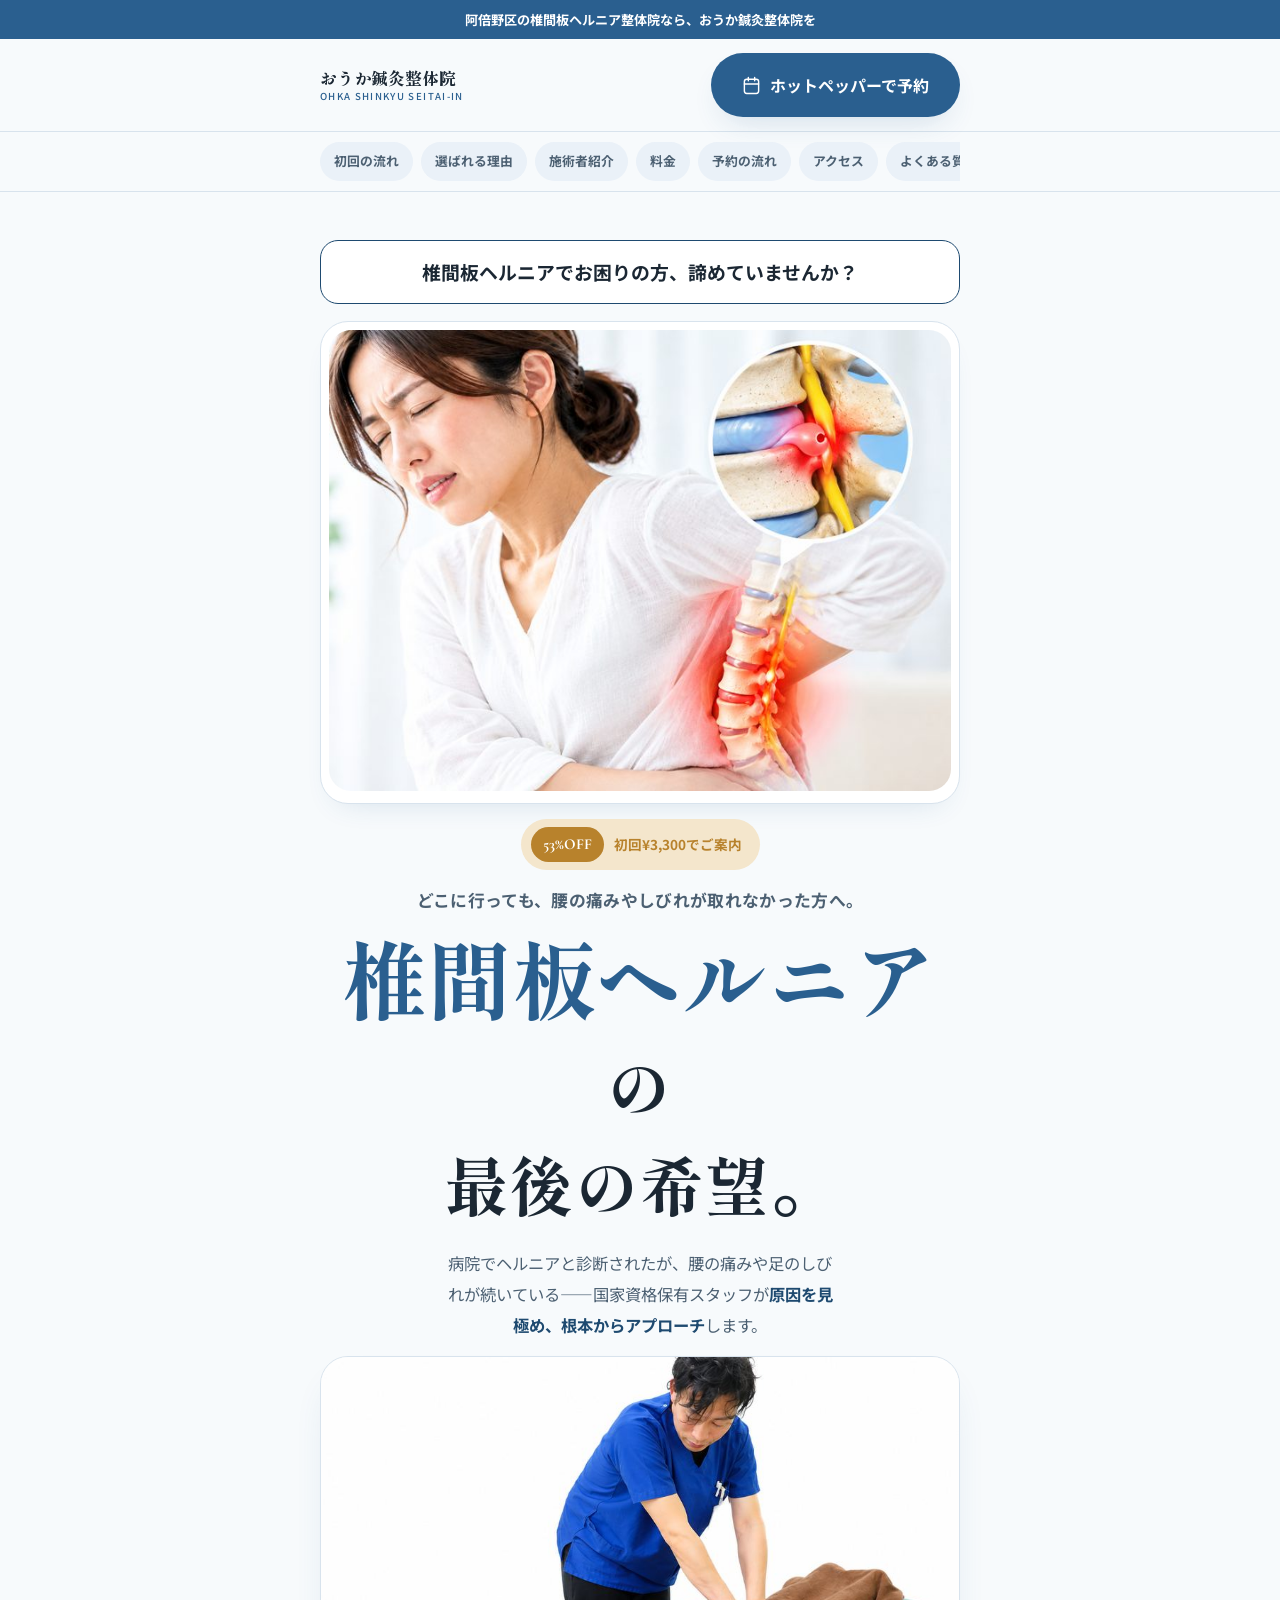
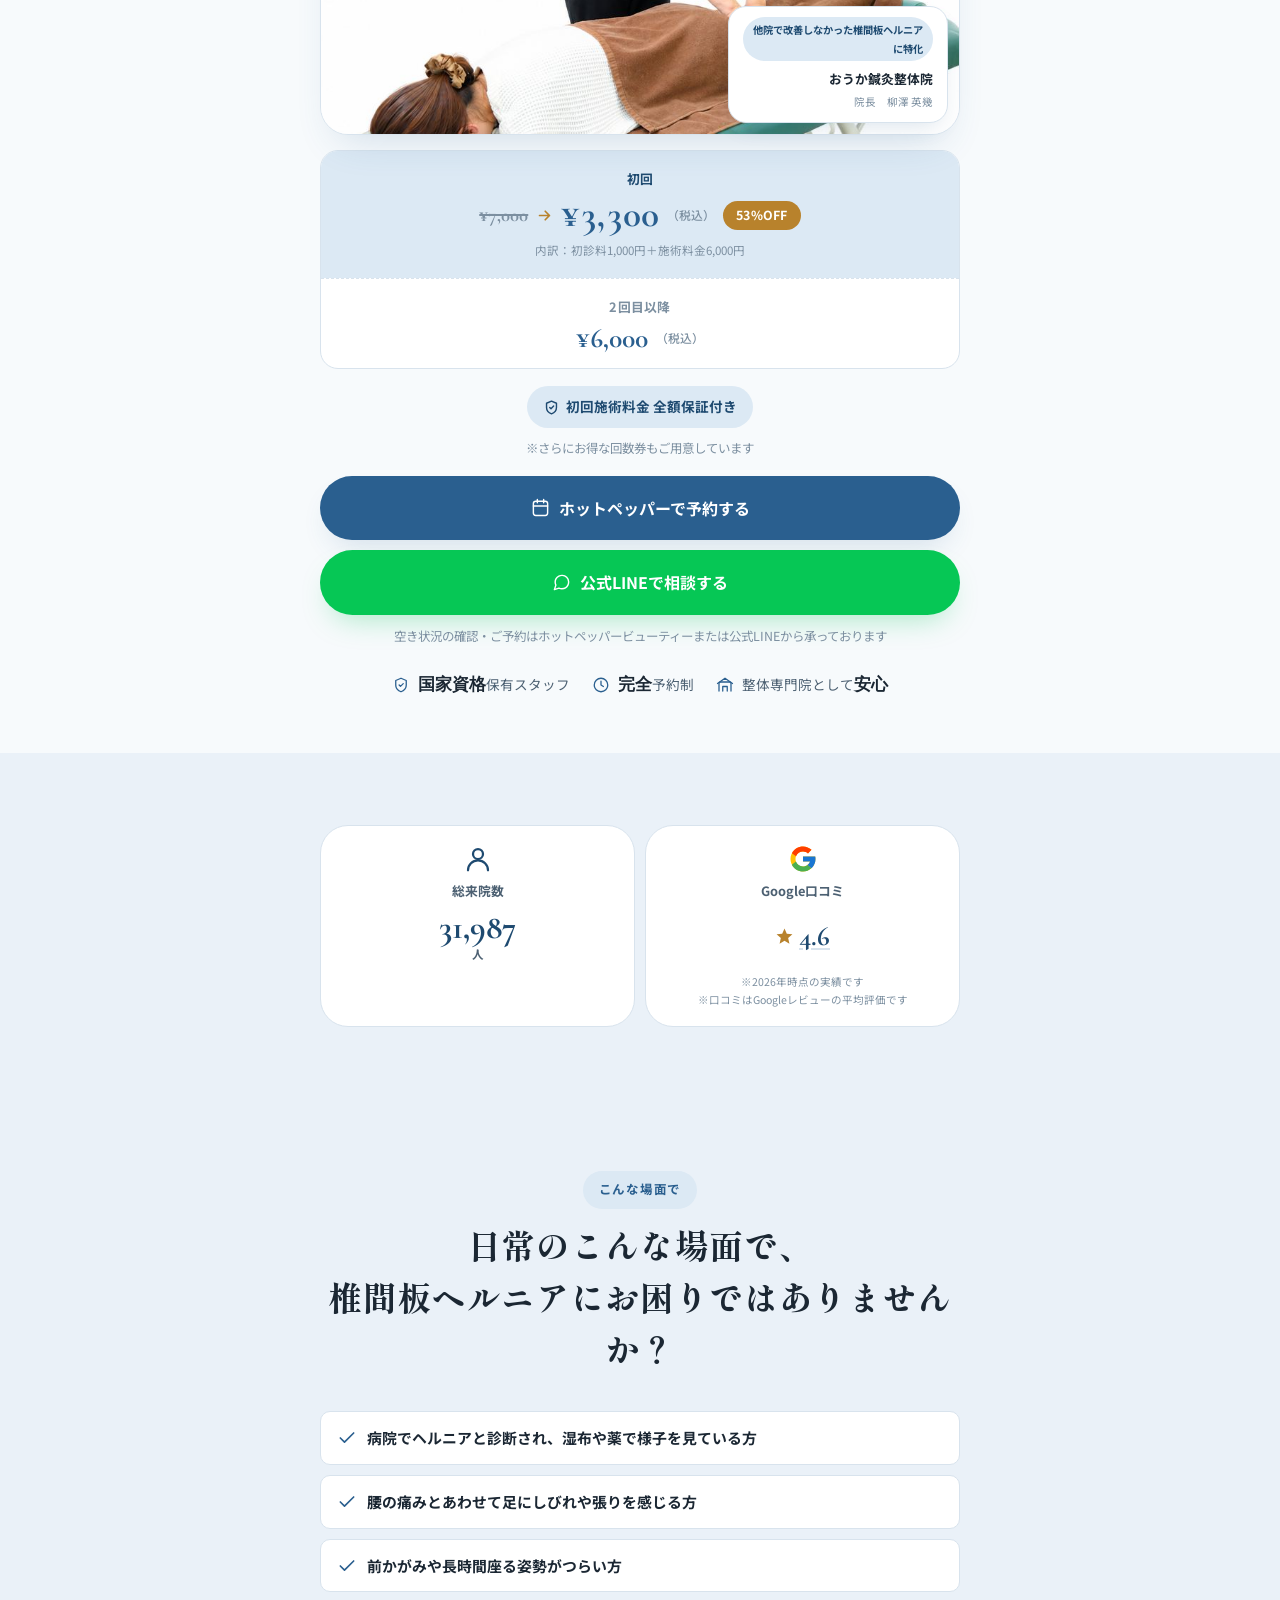
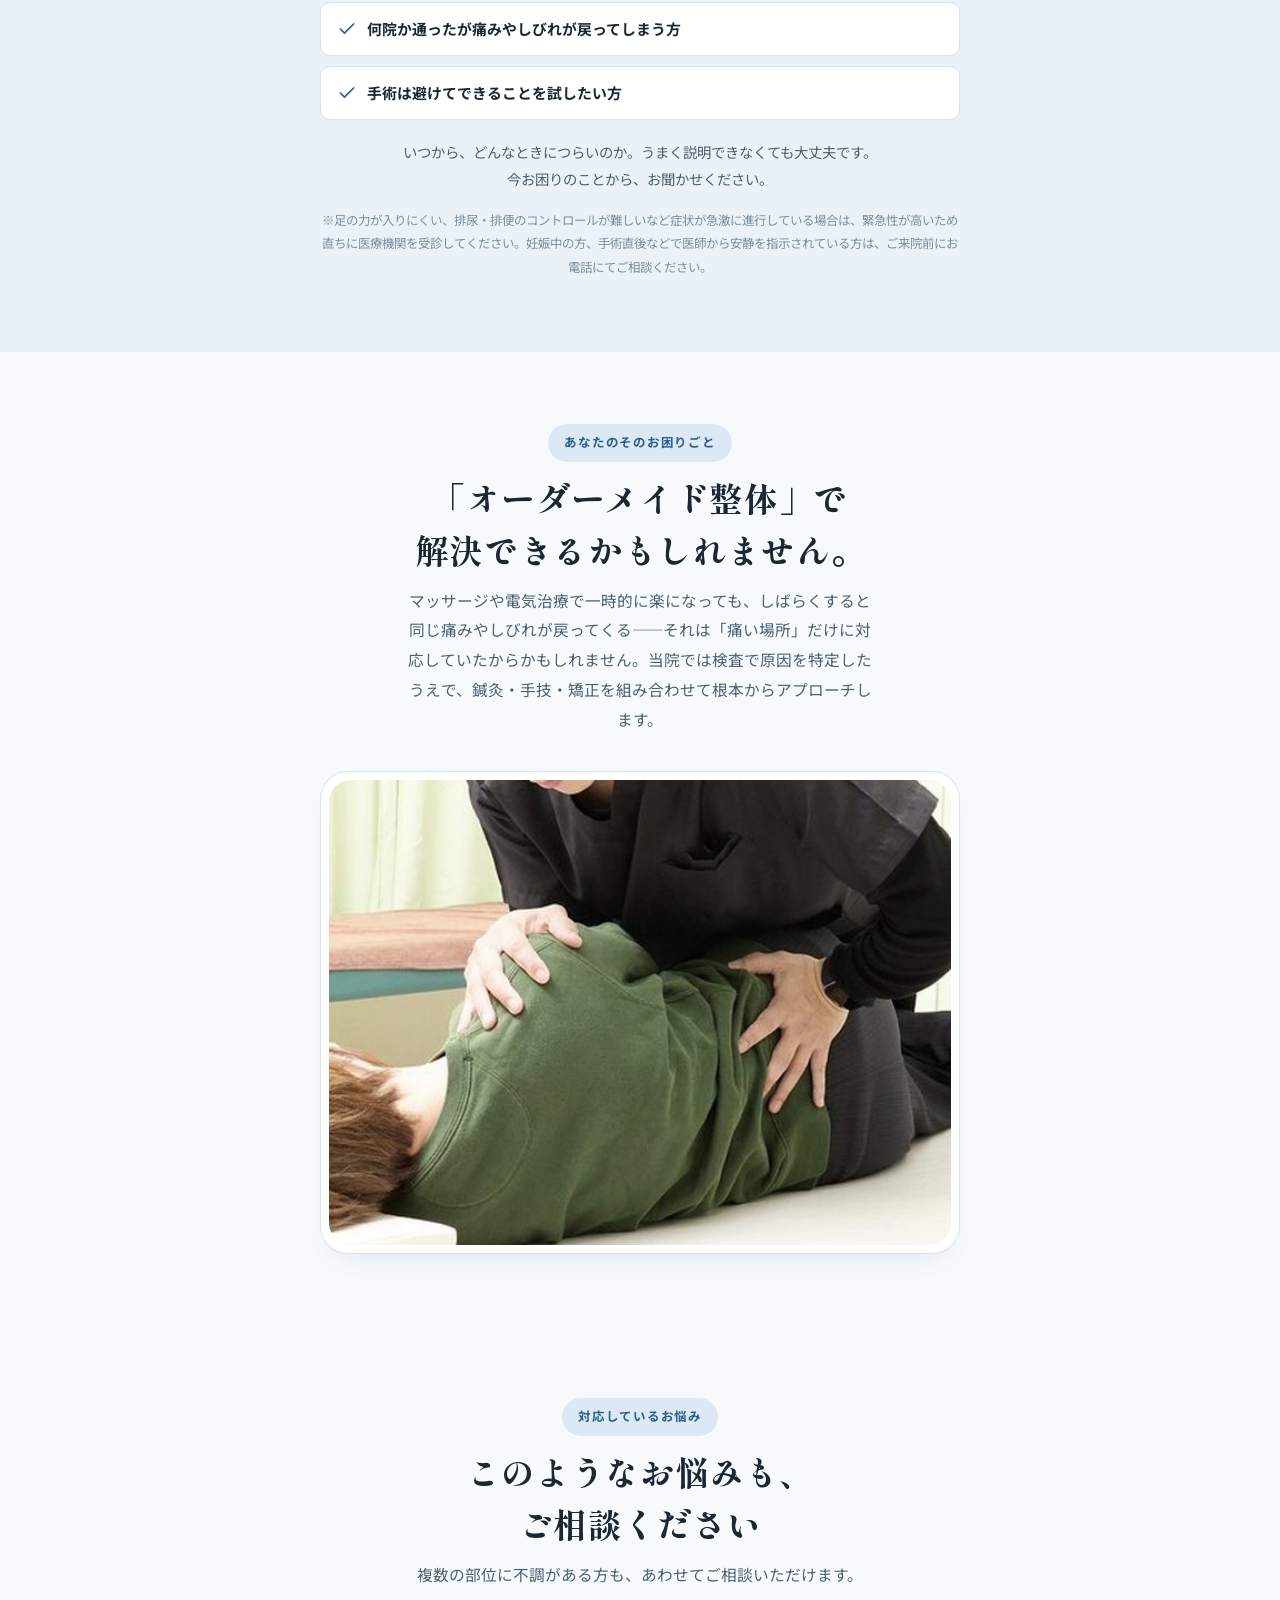
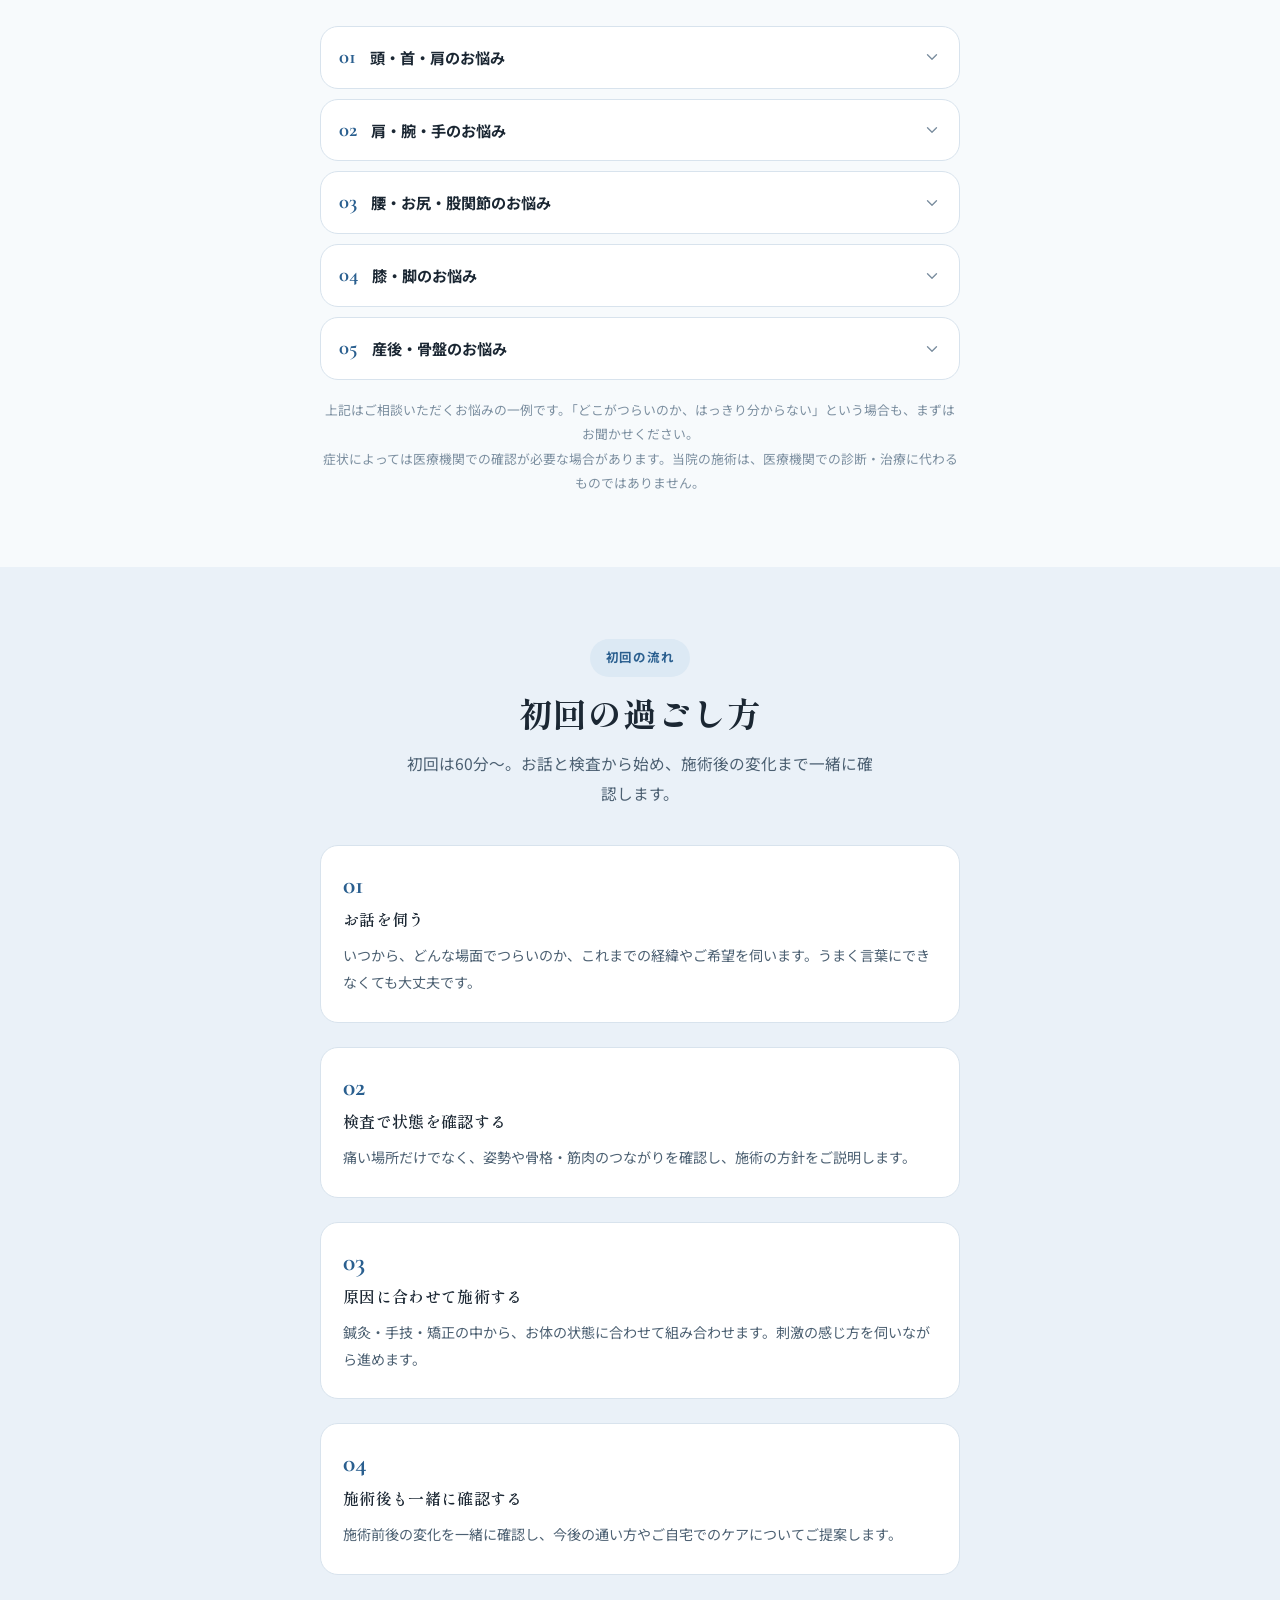
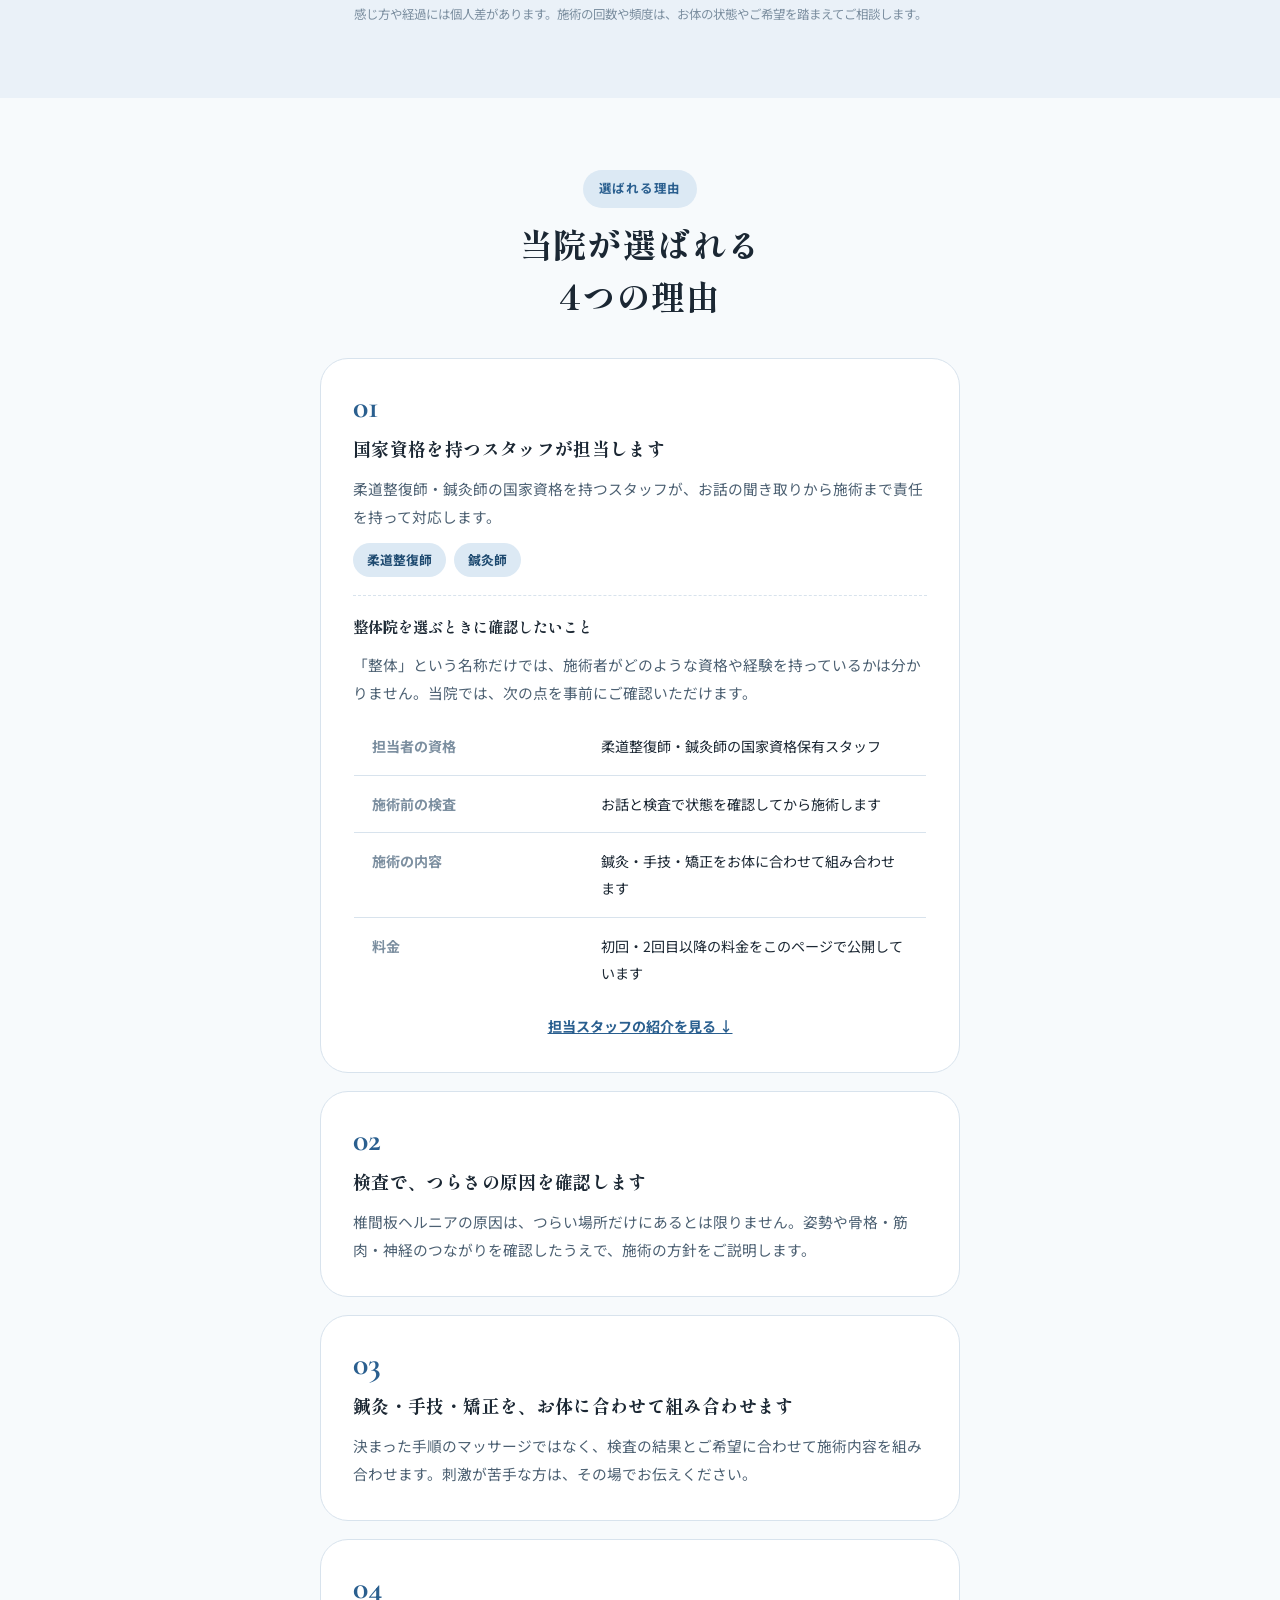
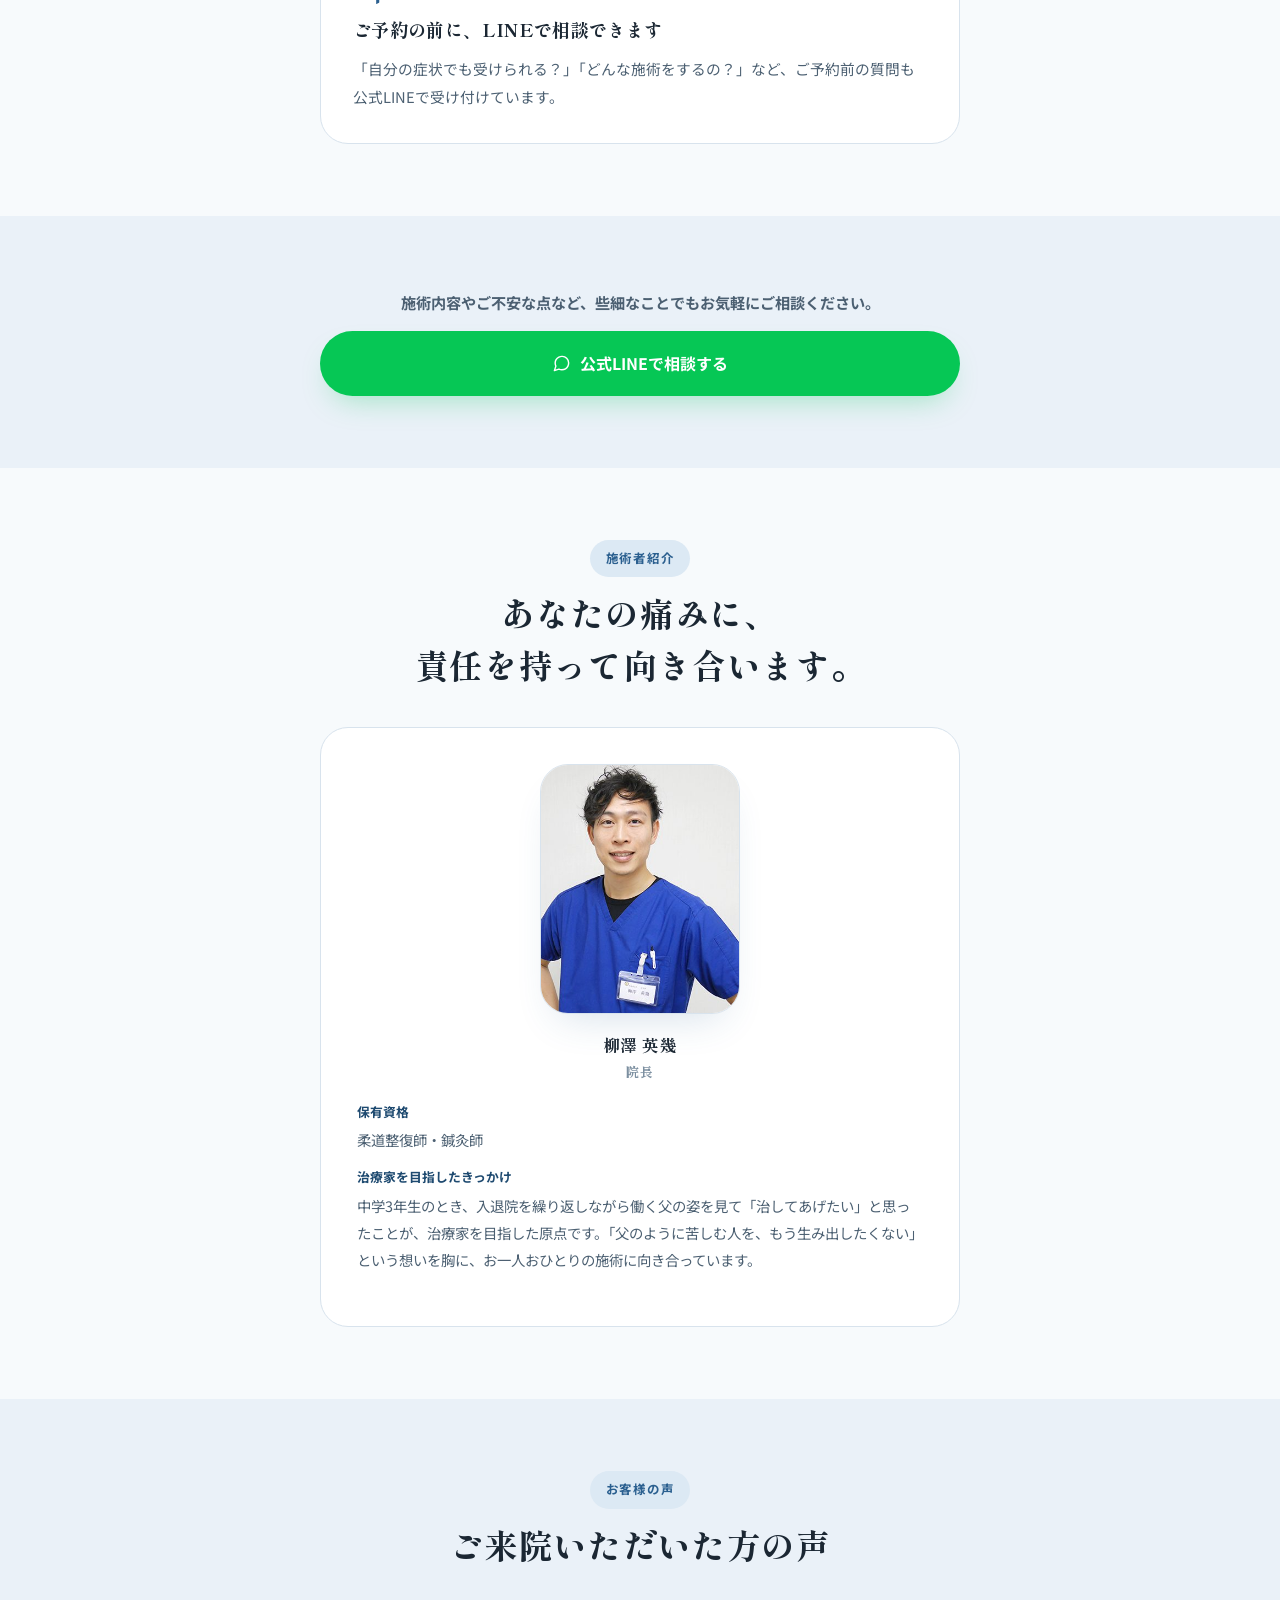
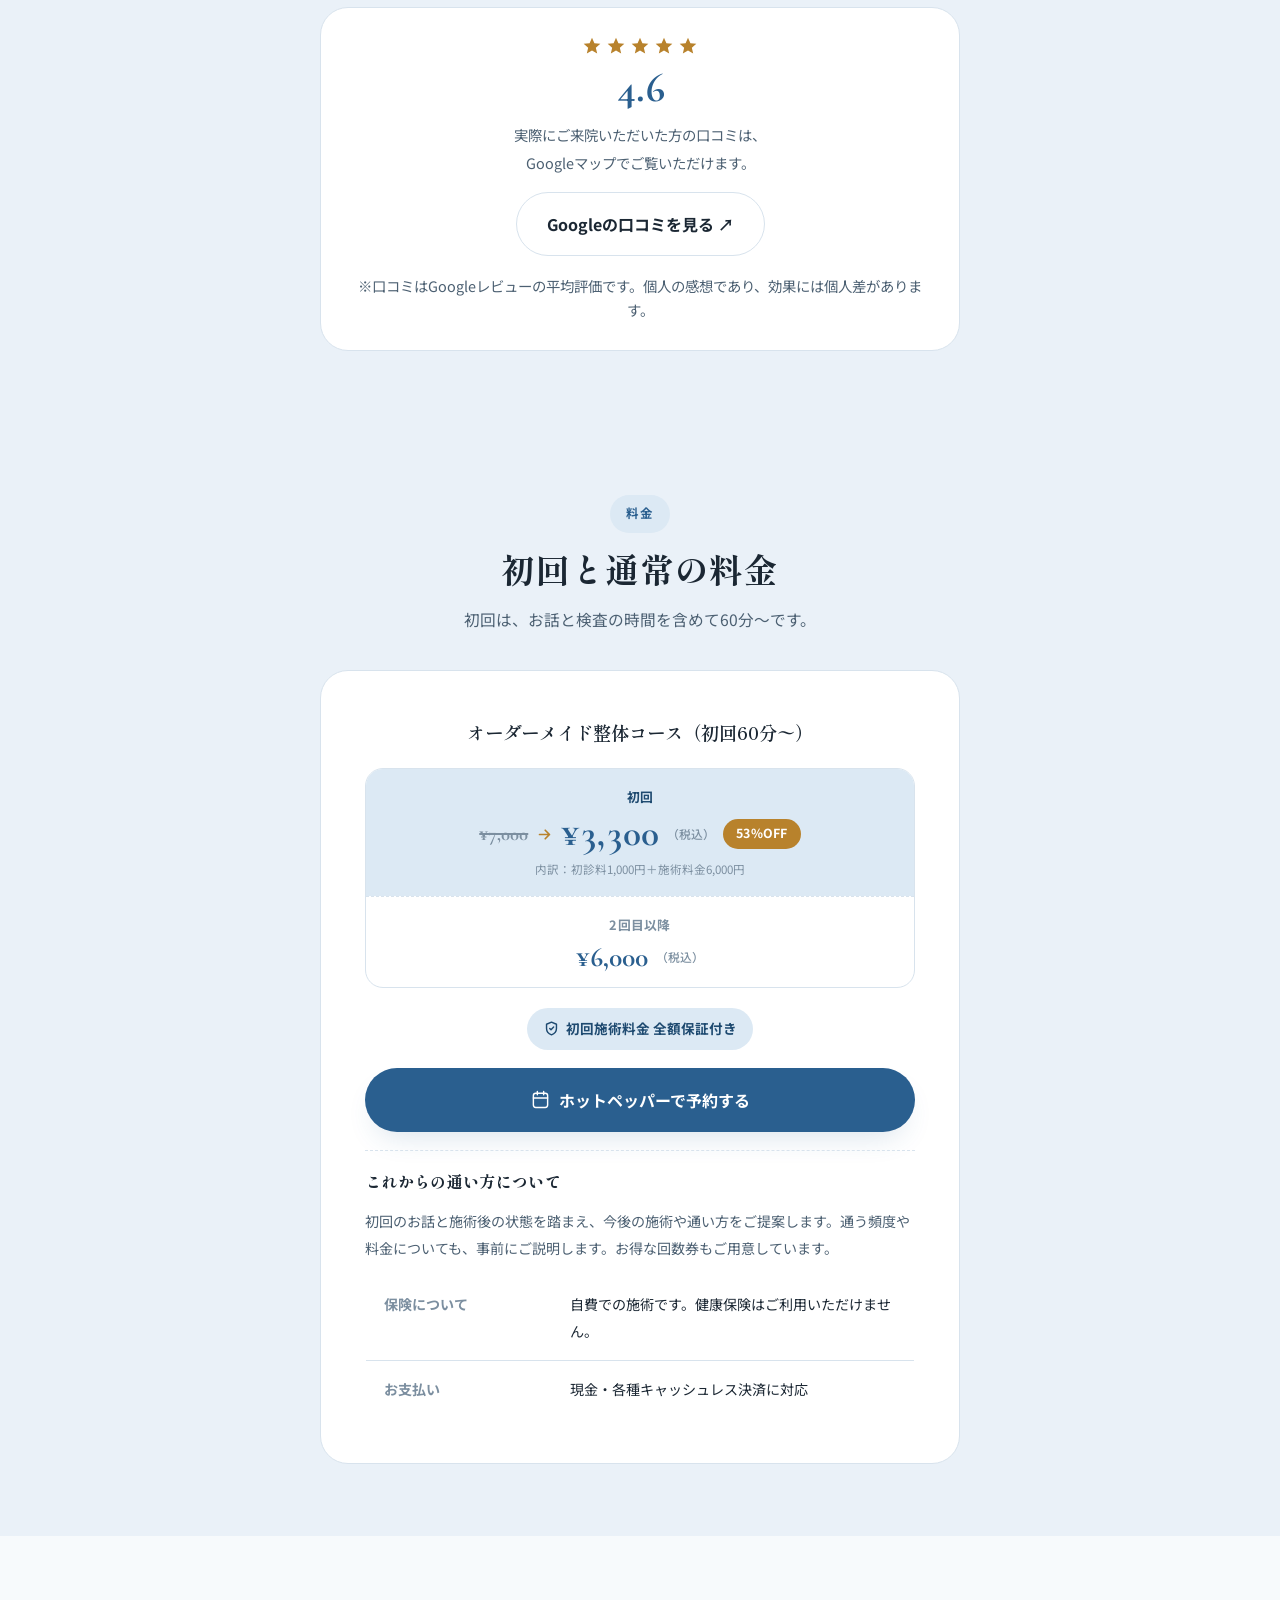
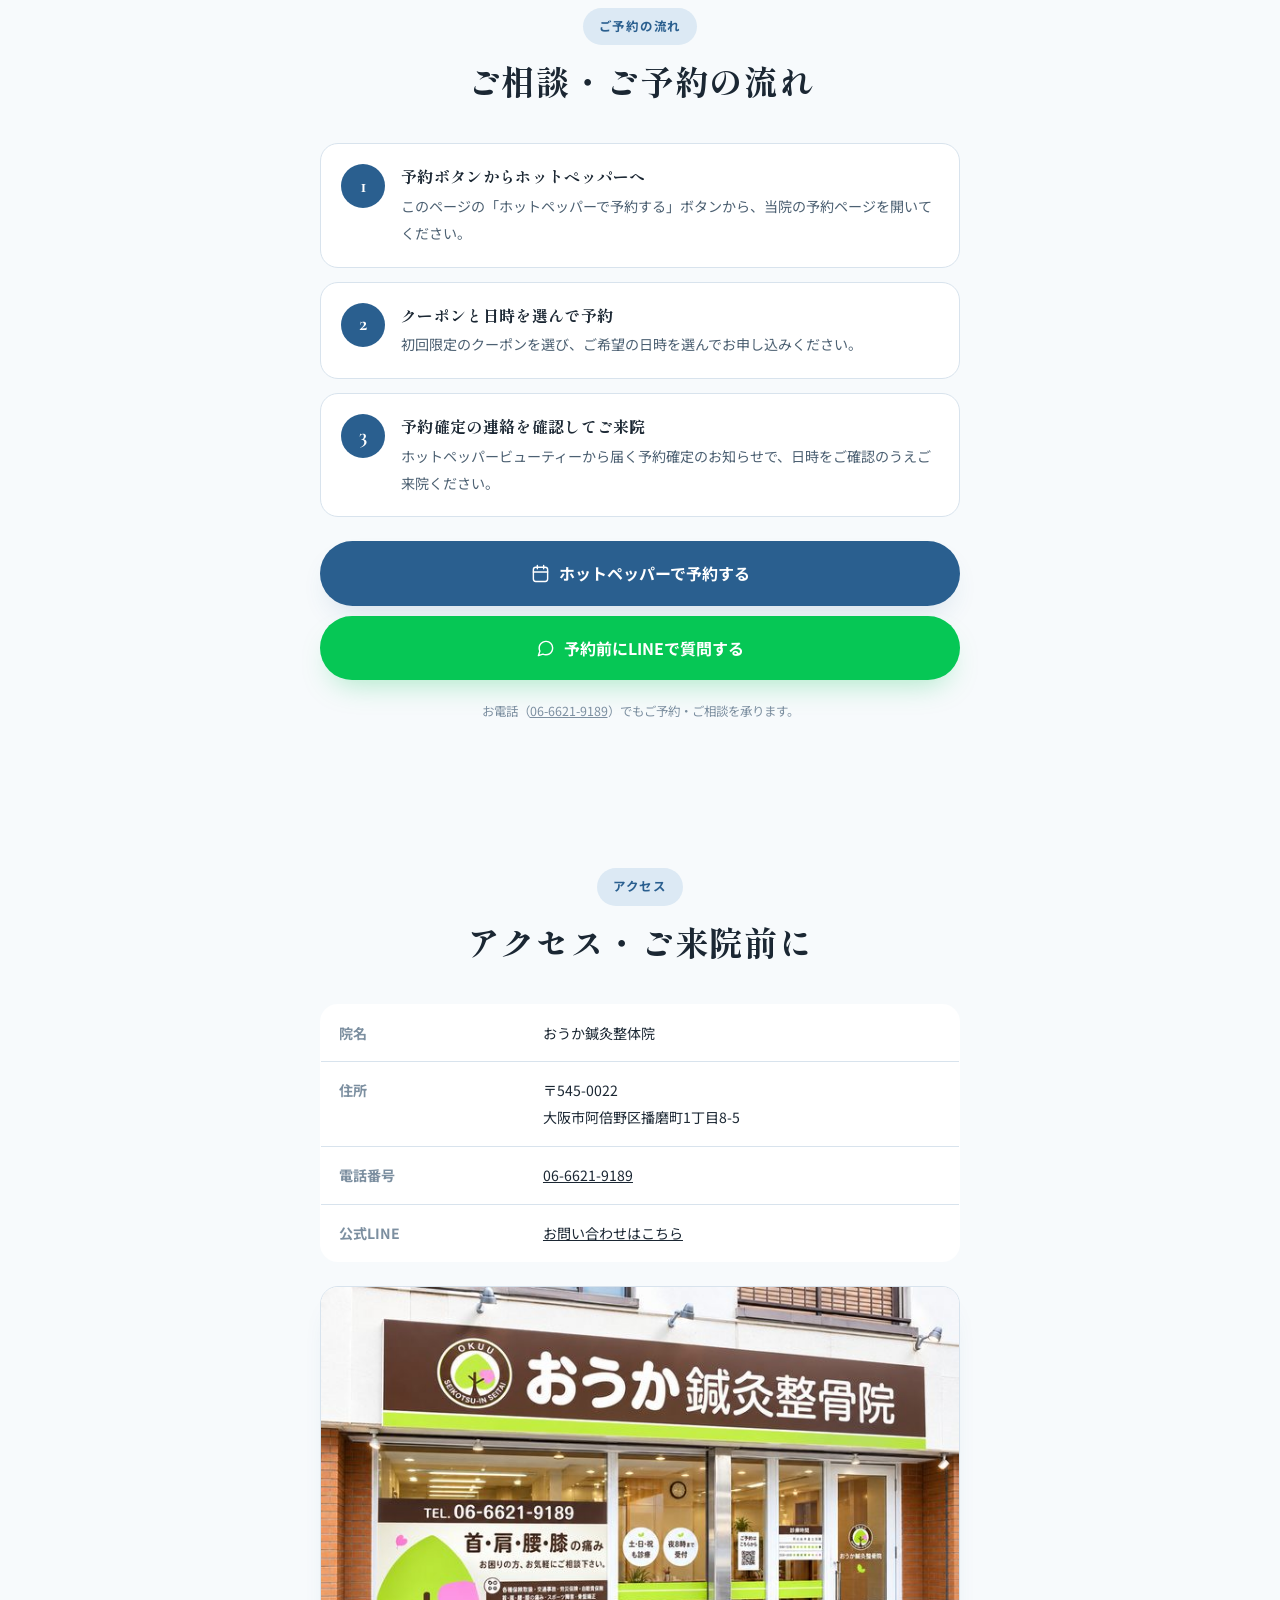
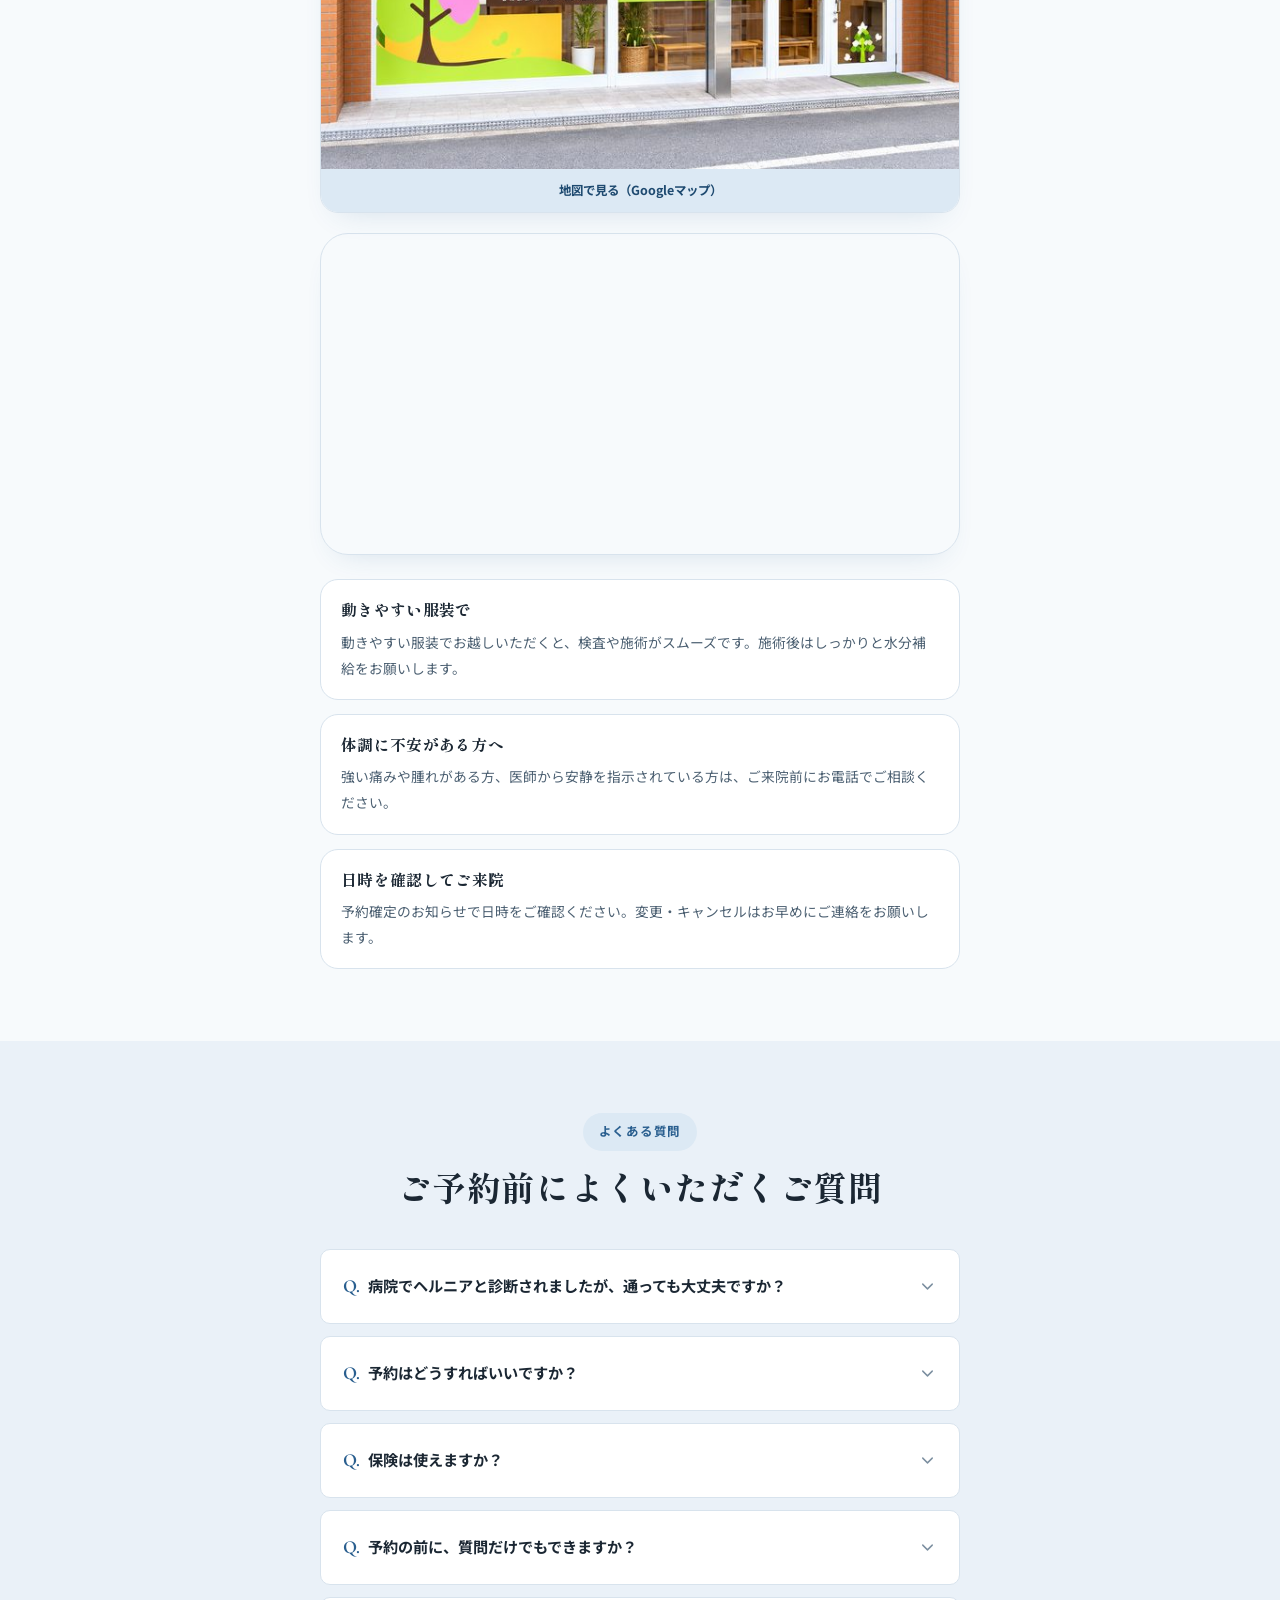
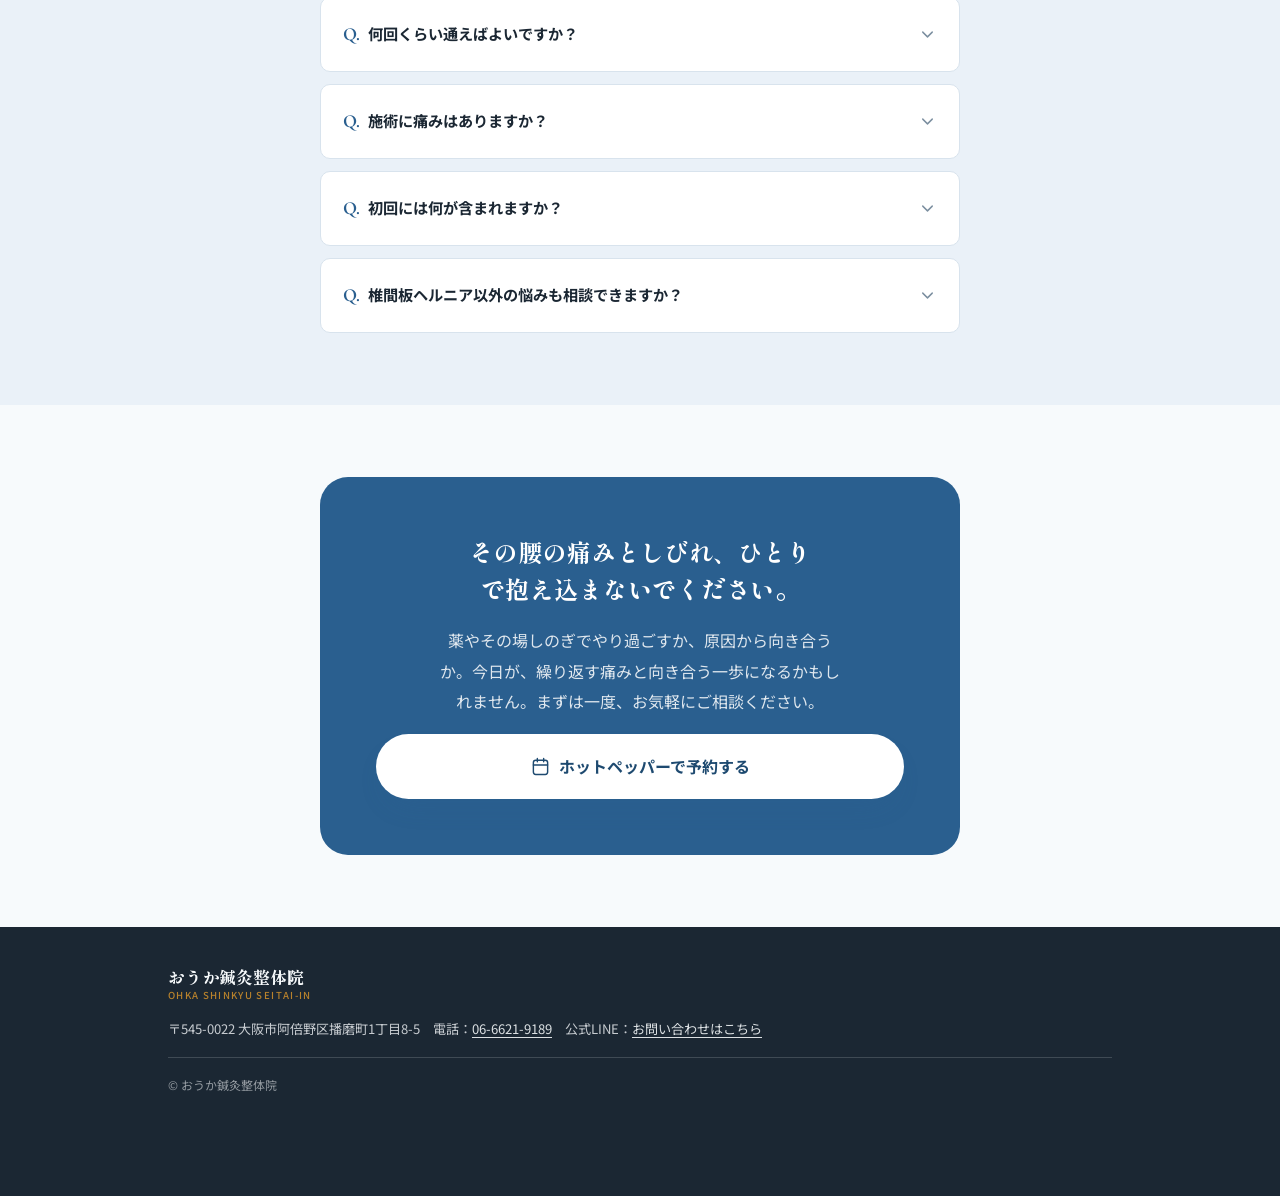
==== commit b5fa0ca4: "全ページ: PC表示で横幅を640pxにそろえる Co-Authored-By: Claude Opus 5.5 <noreply@anthropic.com>" ====
--- a/herunia/index.html
+++ b/herunia/index.html
@@ -474,6 +474,22 @@
 .visit-card{background:var(--surface-card);border:1px solid var(--border);border-radius:var(--radius-m);padding:18px 20px;}
 .visit-card h3{font-size:.98rem;margin-bottom:6px;}
 .visit-card p{font-size:.86rem;color:var(--ink-soft);}
+
+/* ---------- PC表示の横幅を640pxにそろえる（スマホ表示は変更なし） ---------- */
+@media (min-width:700px){
+  :root{--col:640px;}
+  main .wrap,.hero .wrap,.site-header .wrap,.mini-nav .wrap{max-width:var(--col);padding-inline:0;}
+  main > section > :not(.wrap){max-width:var(--col);margin-inline:auto;}
+  .hero-alert,.symptom-visual,.hero-photo-wrap,.price-tiers,.hero-cta,
+  .stats-row,.check-list,.concern-close,.table-note,.section-photo,
+  .reason-photo,.reason-grid,.concern-grid,.who-grid,.compare-list,.step-list,.effect-grid,.case-grid,.table-wrap,
+  .area-list,.area-note,.feature-list,.staff-card,.voice-box,.price-block,.flow-list,.flow-cta,
+  .access-grid,.visit-grid,.access-map,.faq-list,.final-cta,.step-caveat,.case-disclaimer,.review-card{max-width:var(--col);width:100%;margin-inline:auto;}
+  .stat-card{max-width:none;}
+  .step-list,.step-list-4,.access-grid,.visit-grid,.case-grid,.reason-grid{grid-template-columns:1fr;}
+  .reason-photo{padding:8px;}
+  main .wrap > .btn-line{max-width:var(--col)!important;}
+}
 </style>
 </head>
 <body>
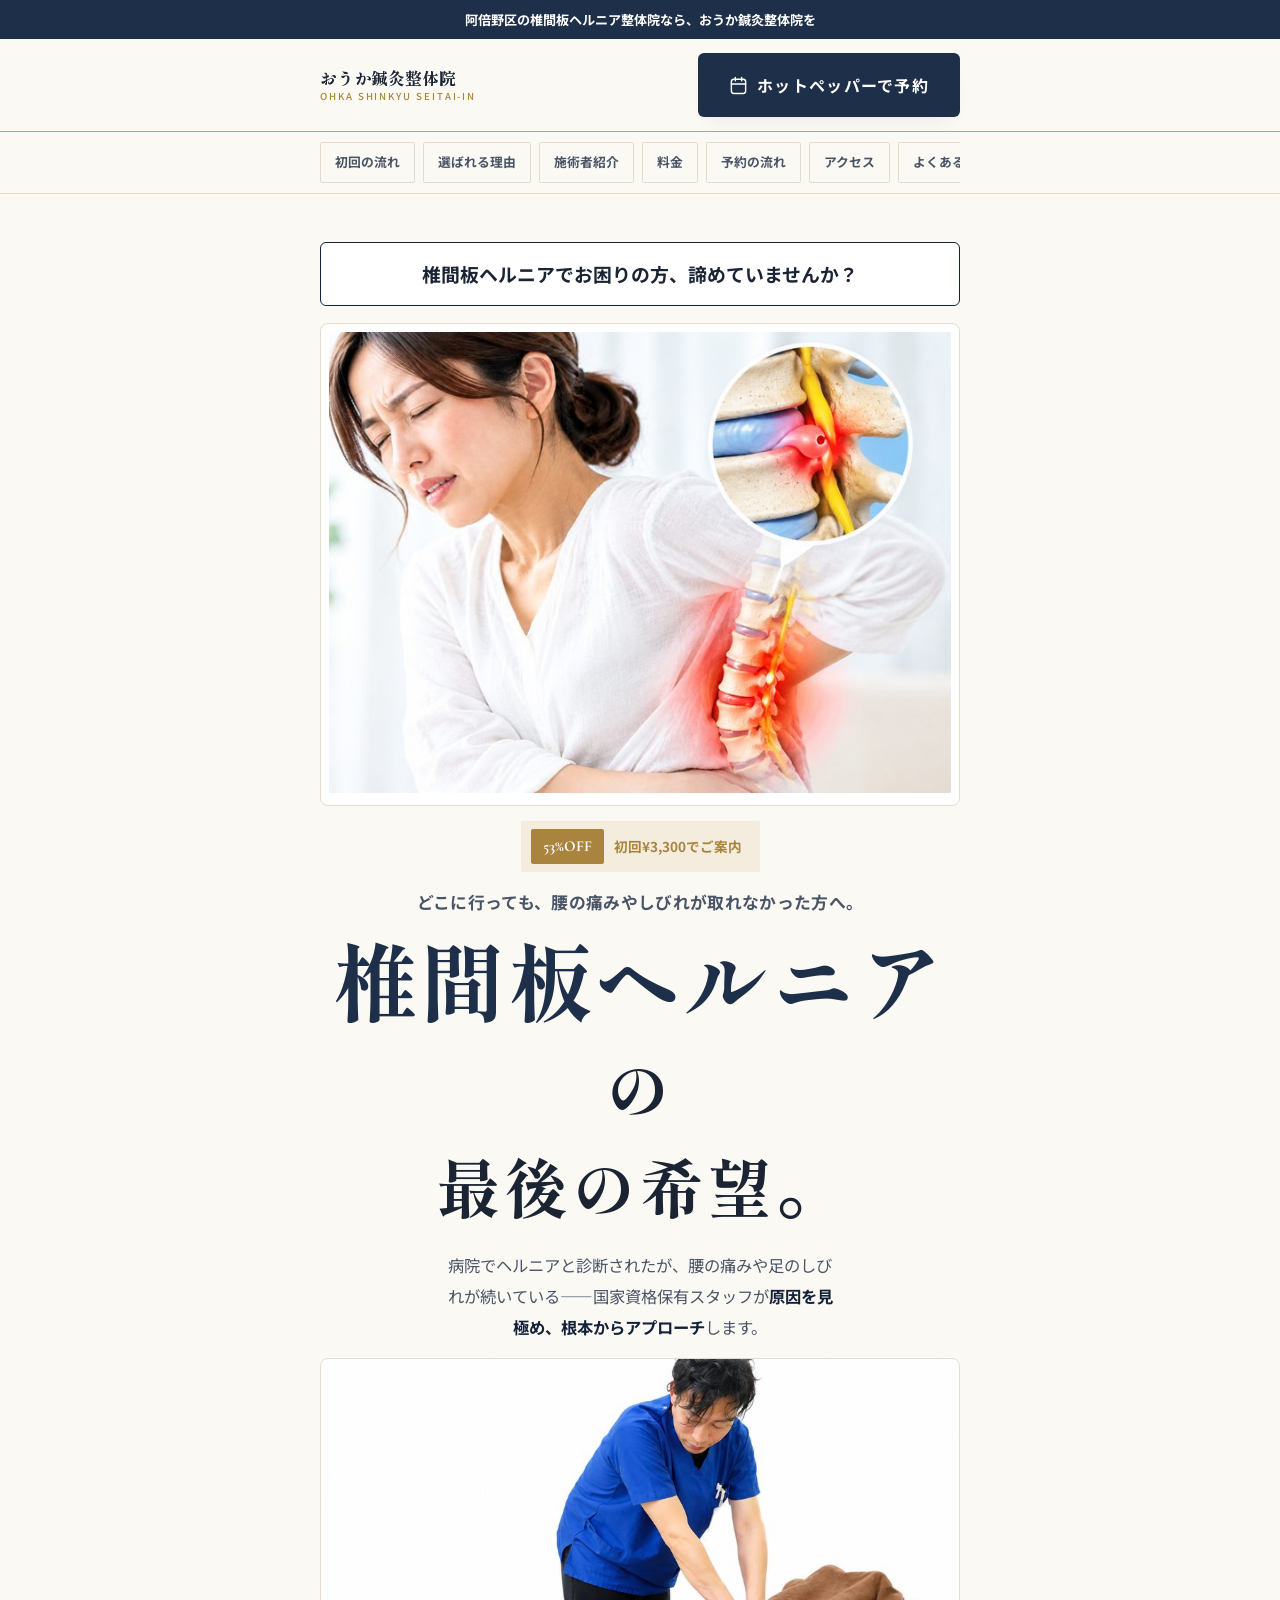
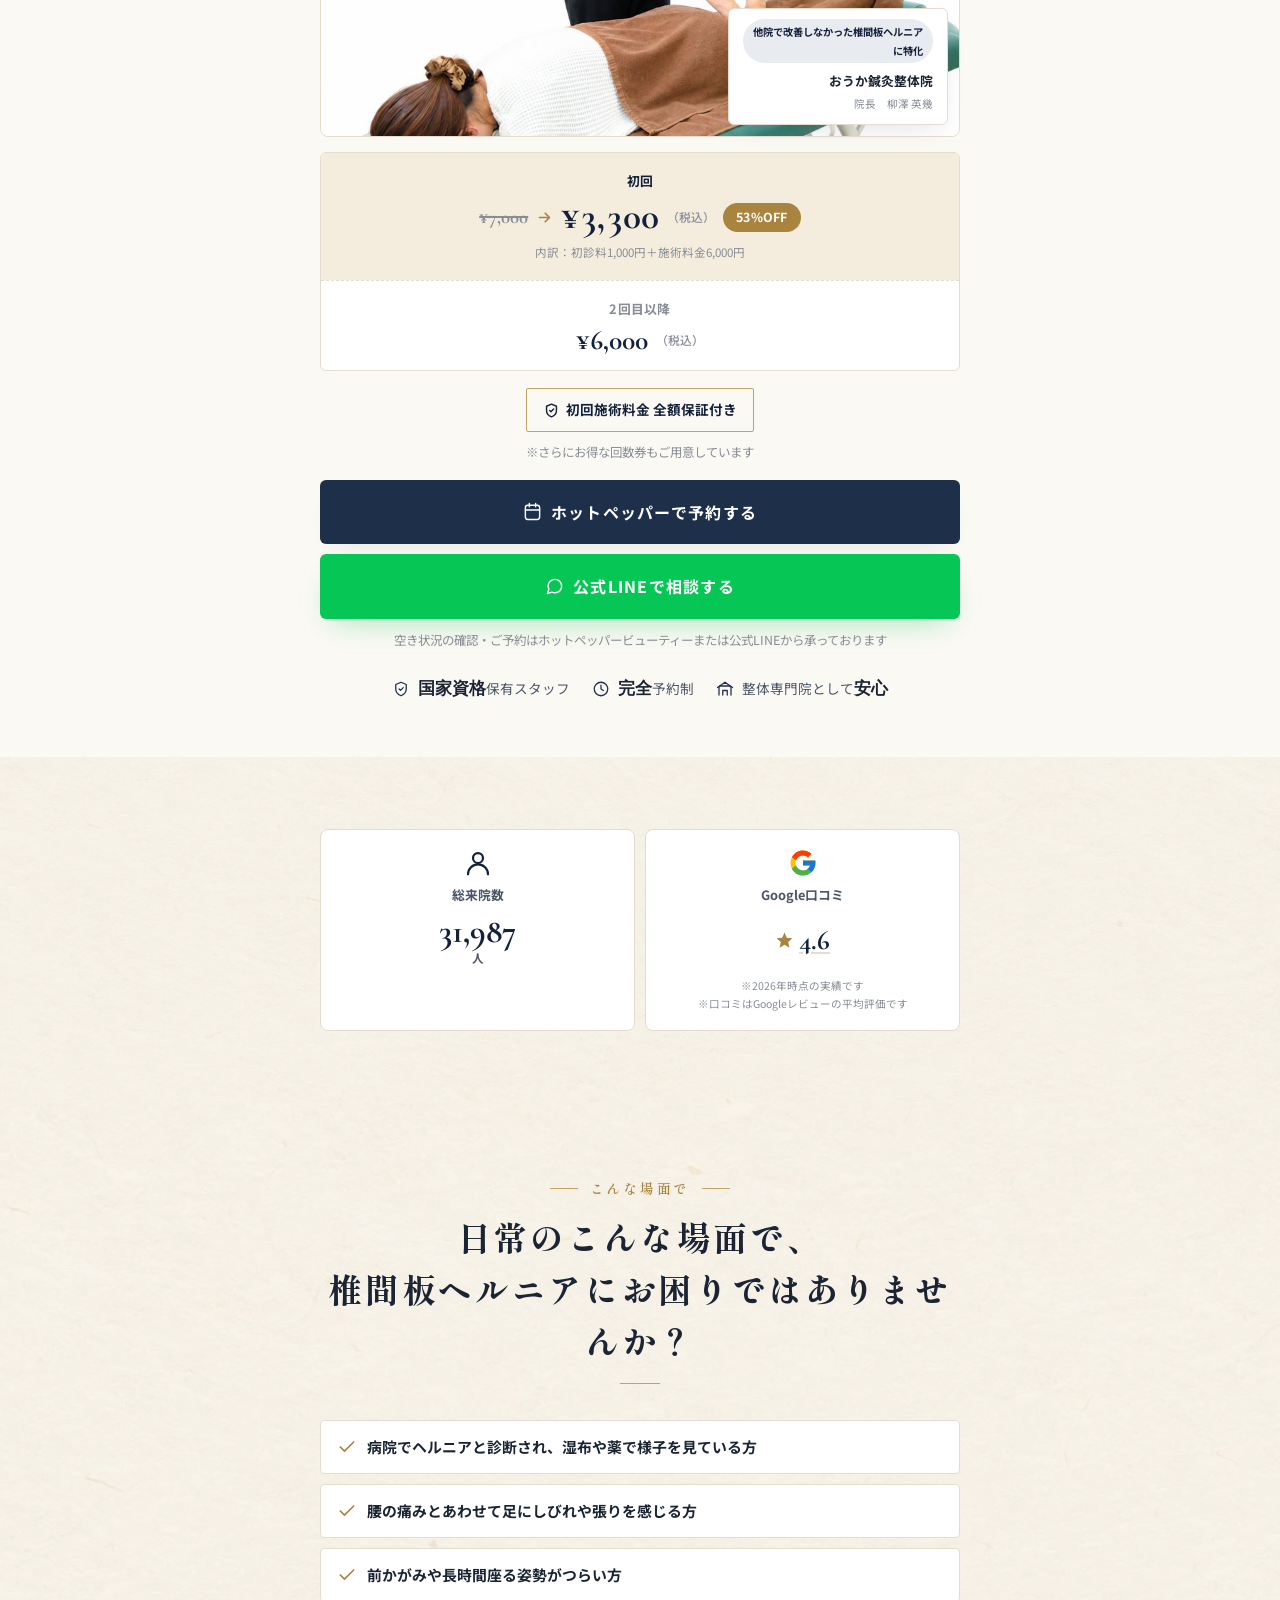
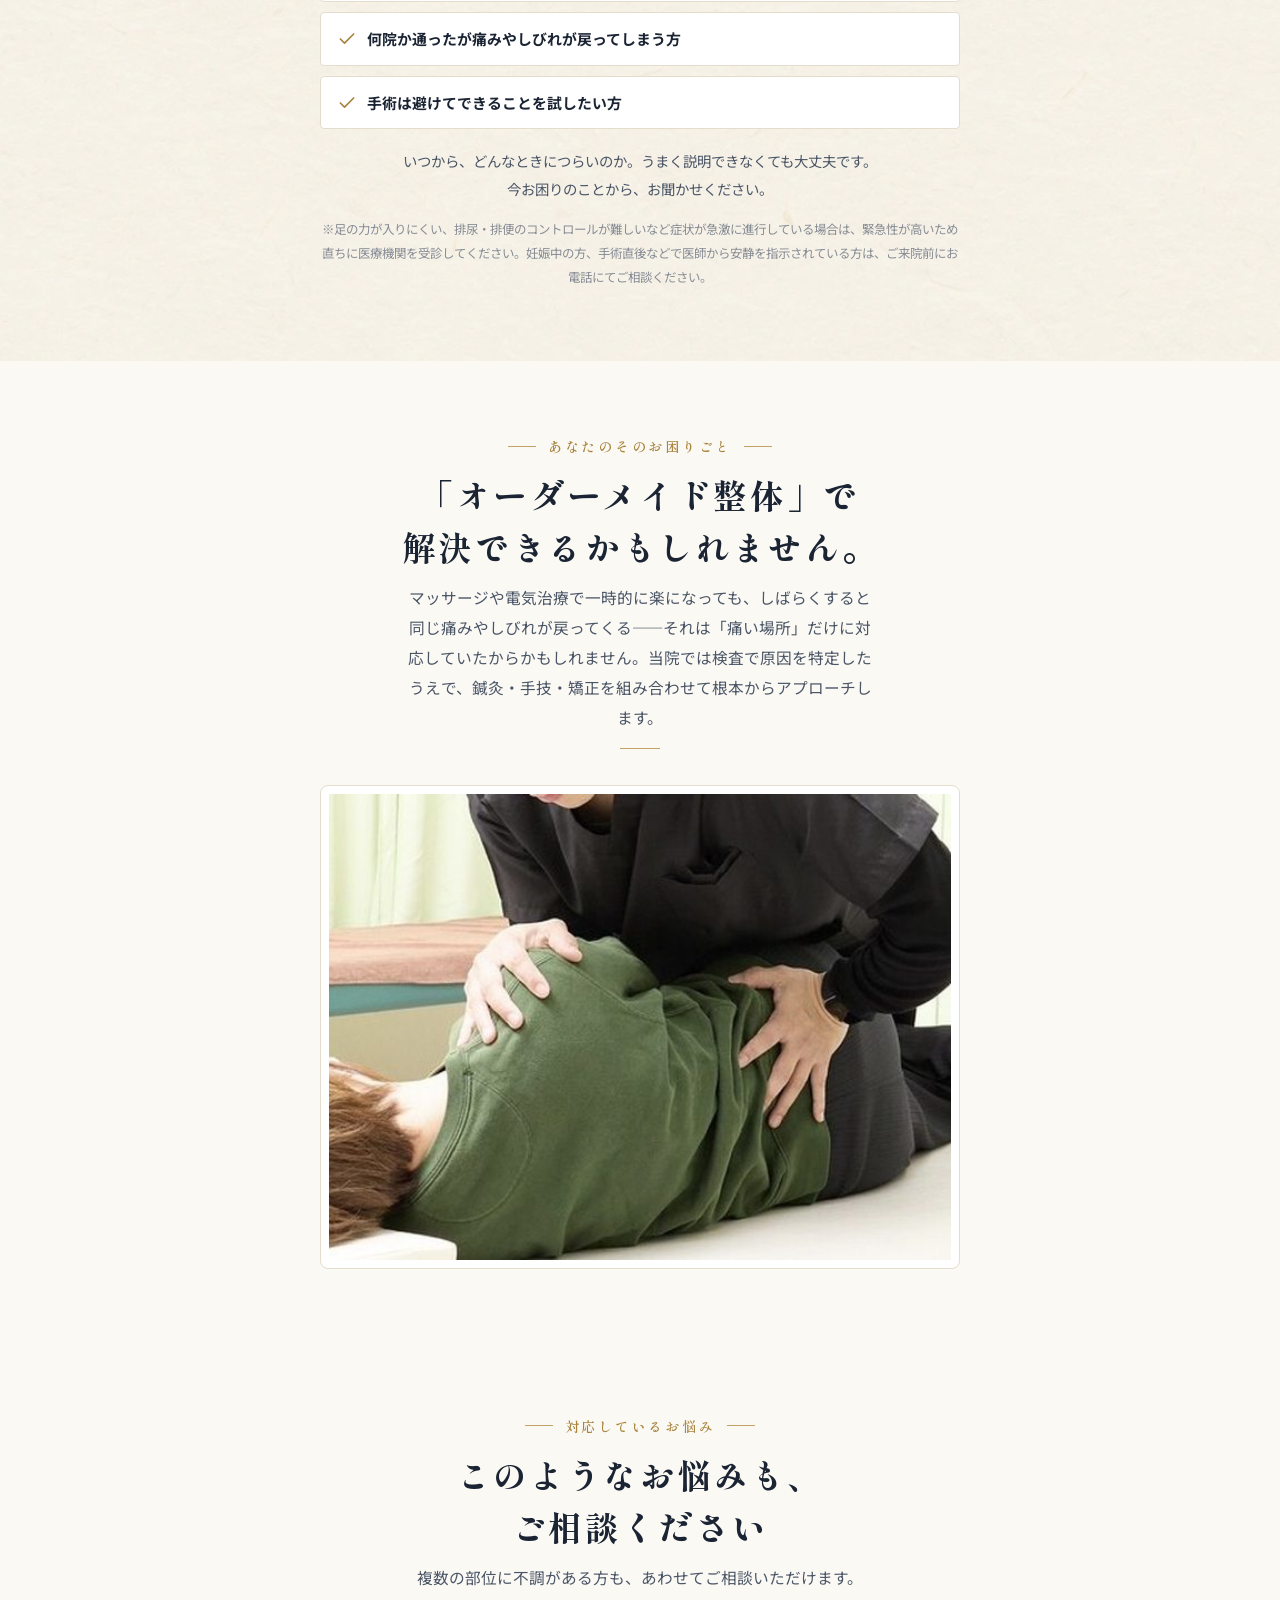
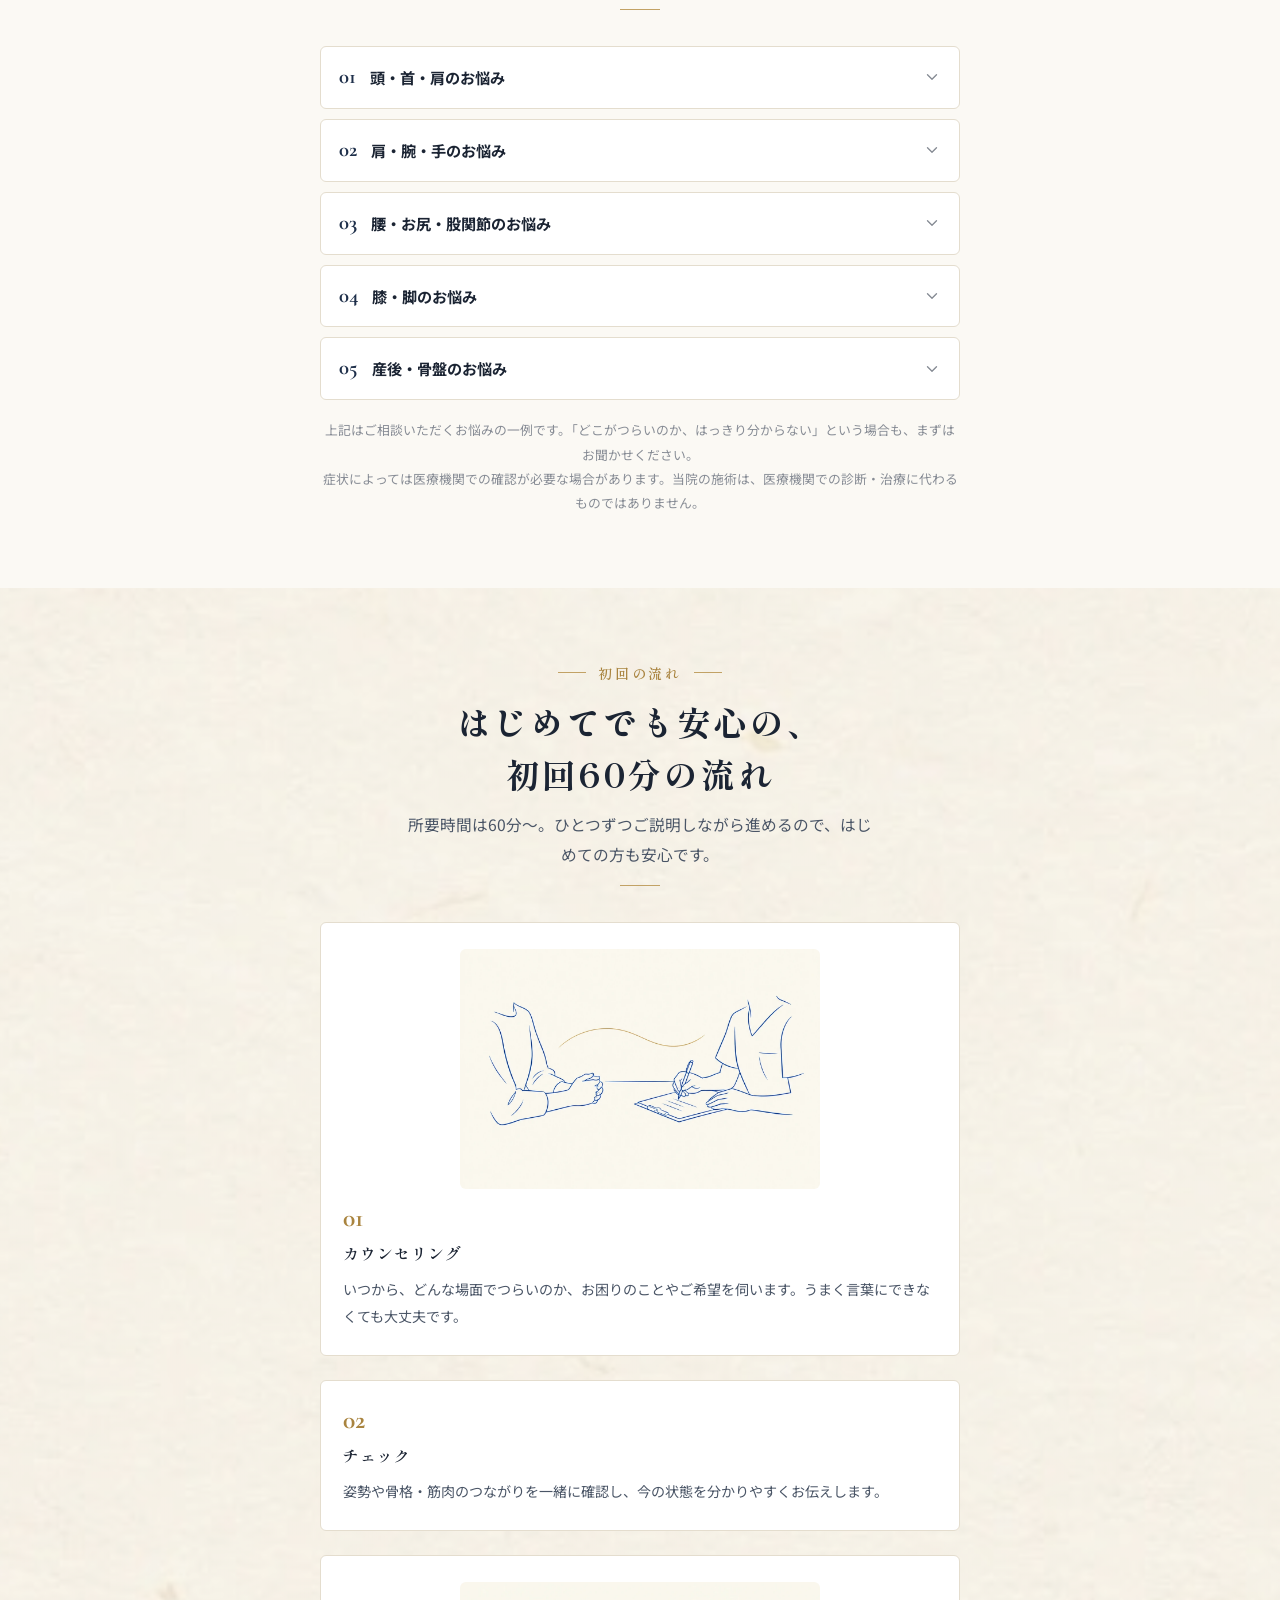
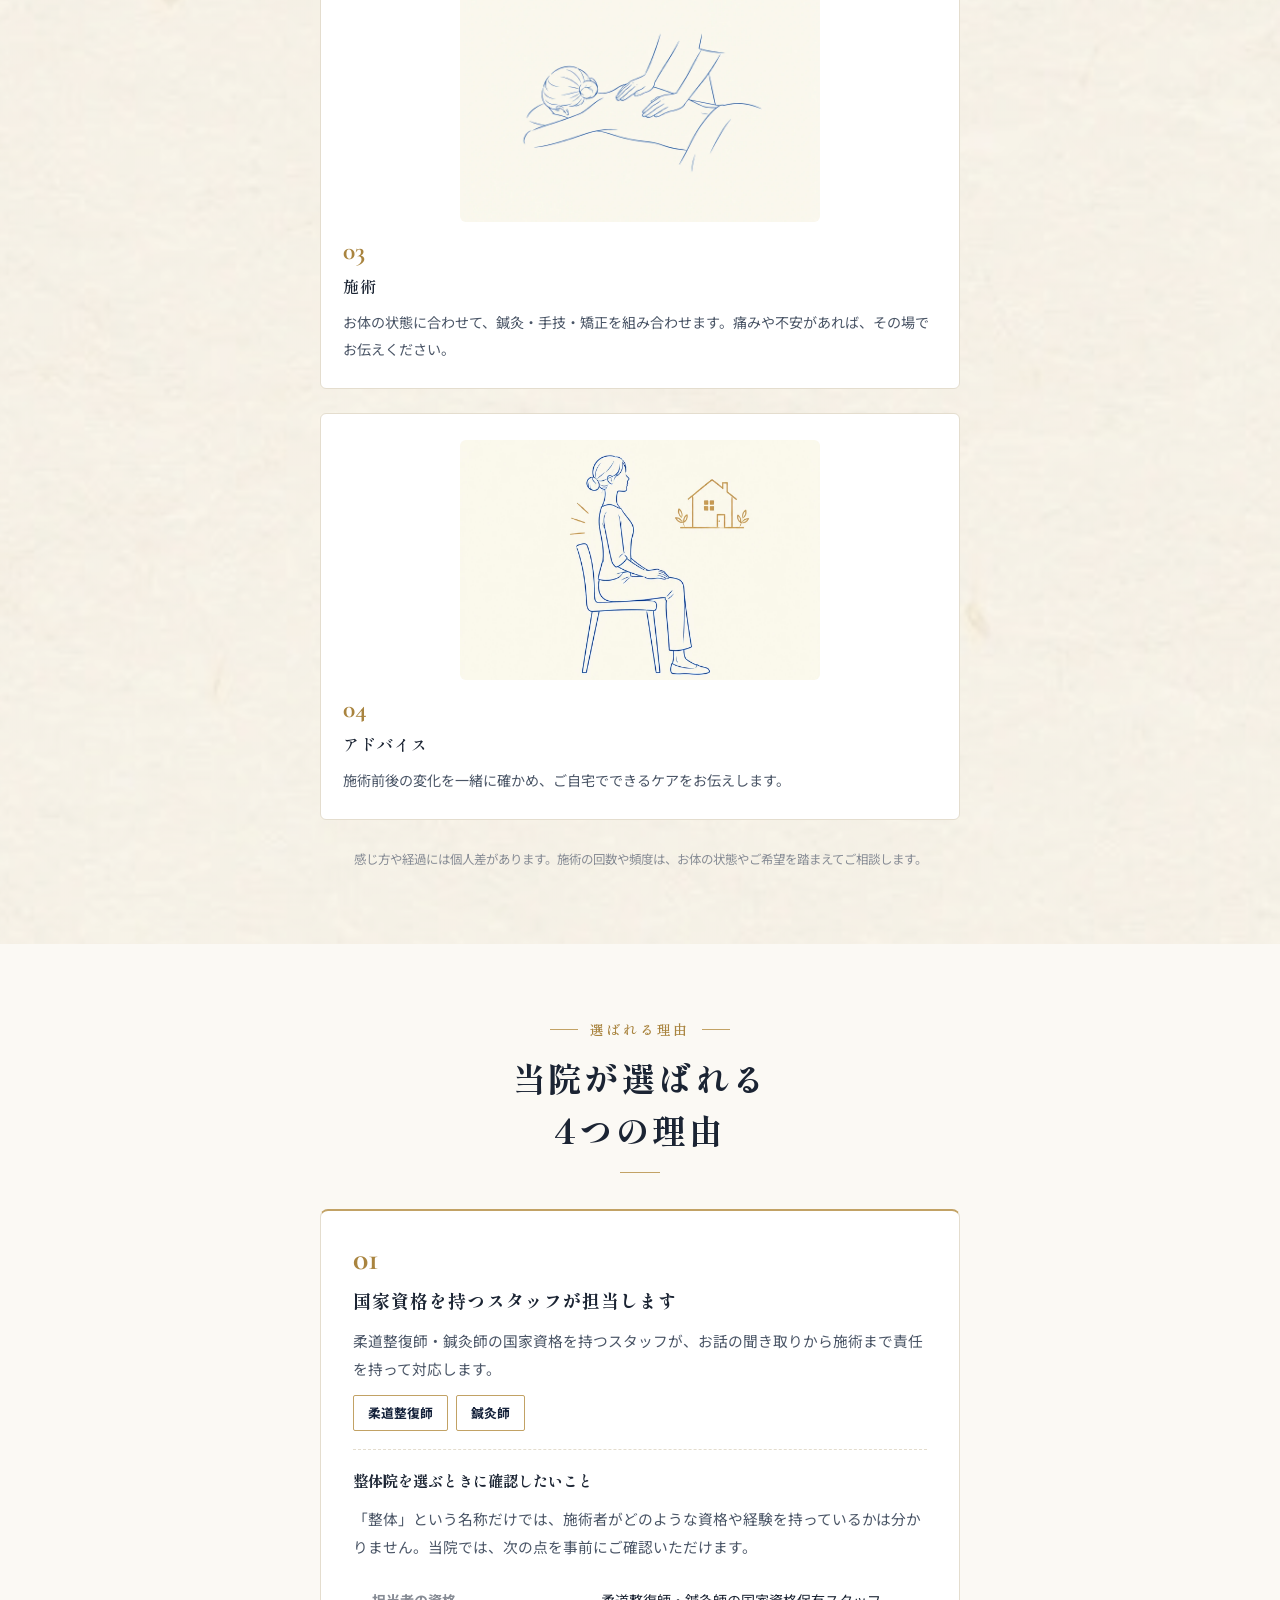
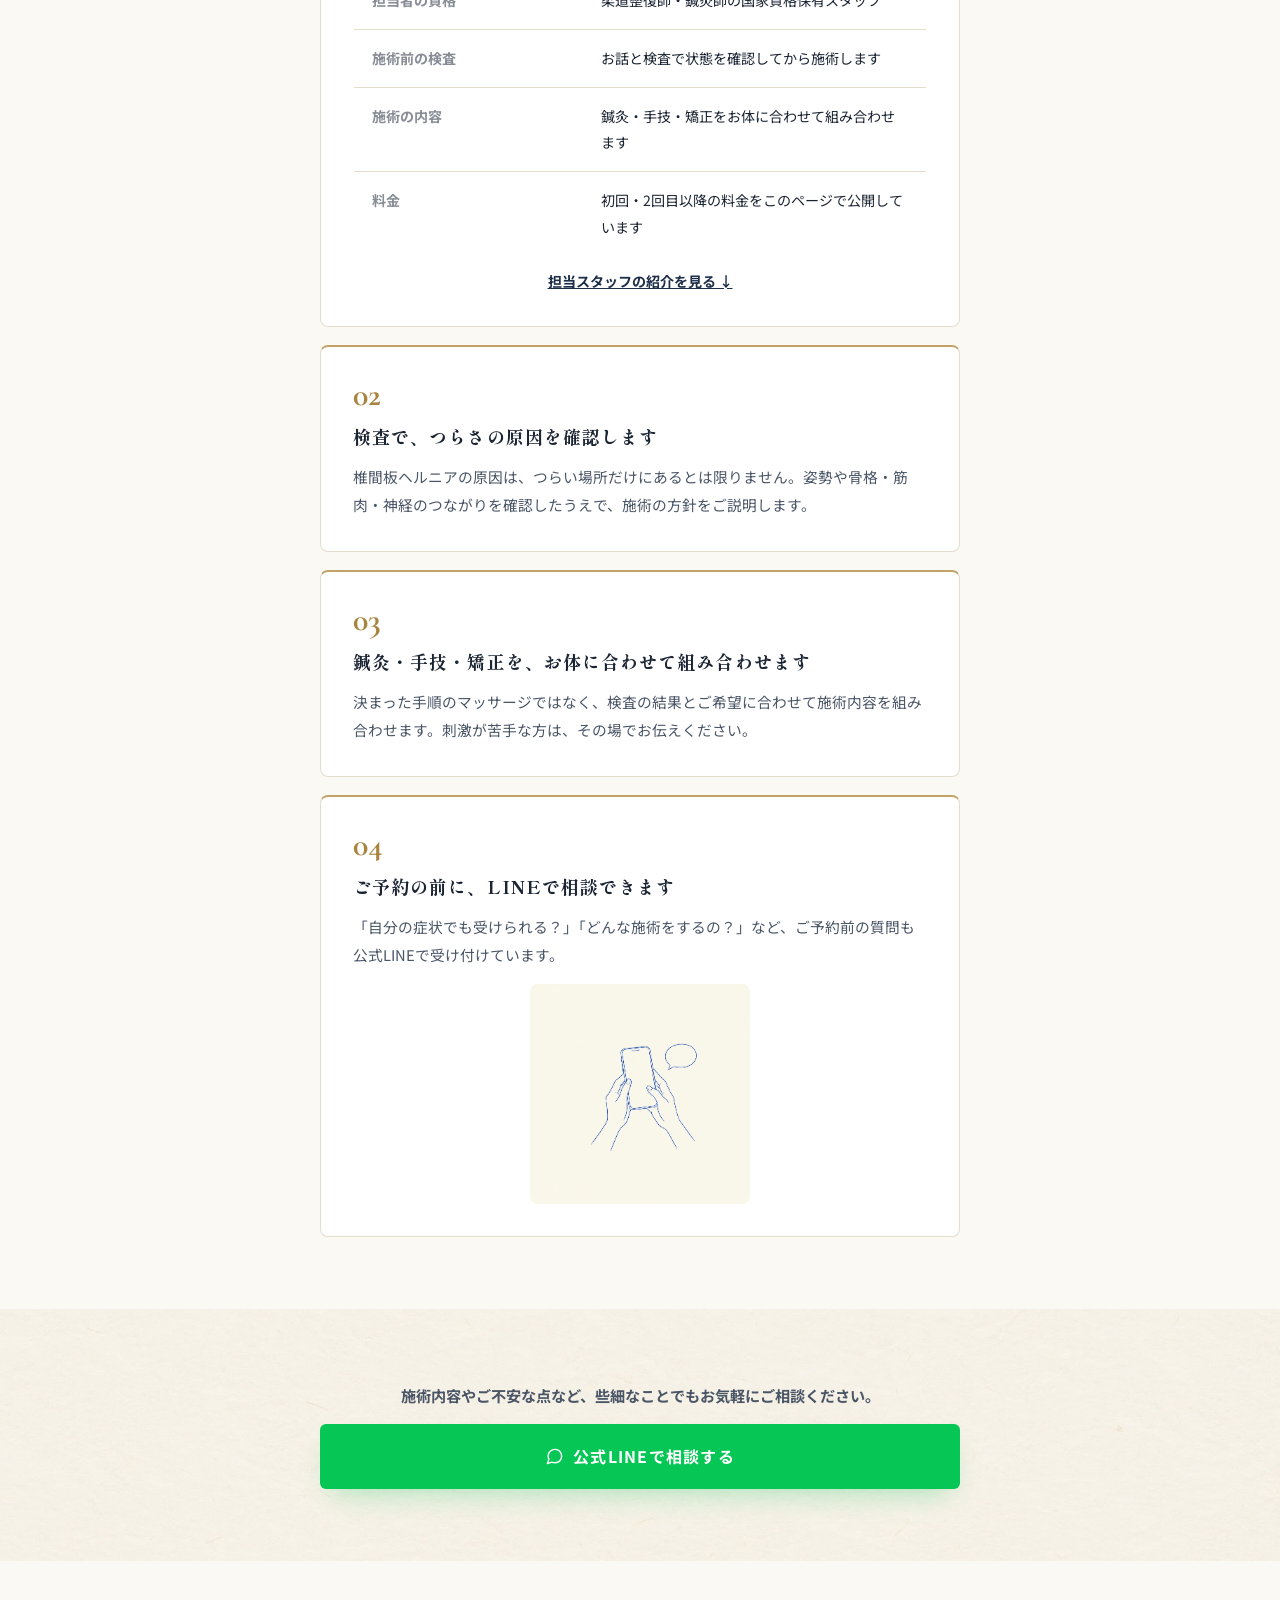
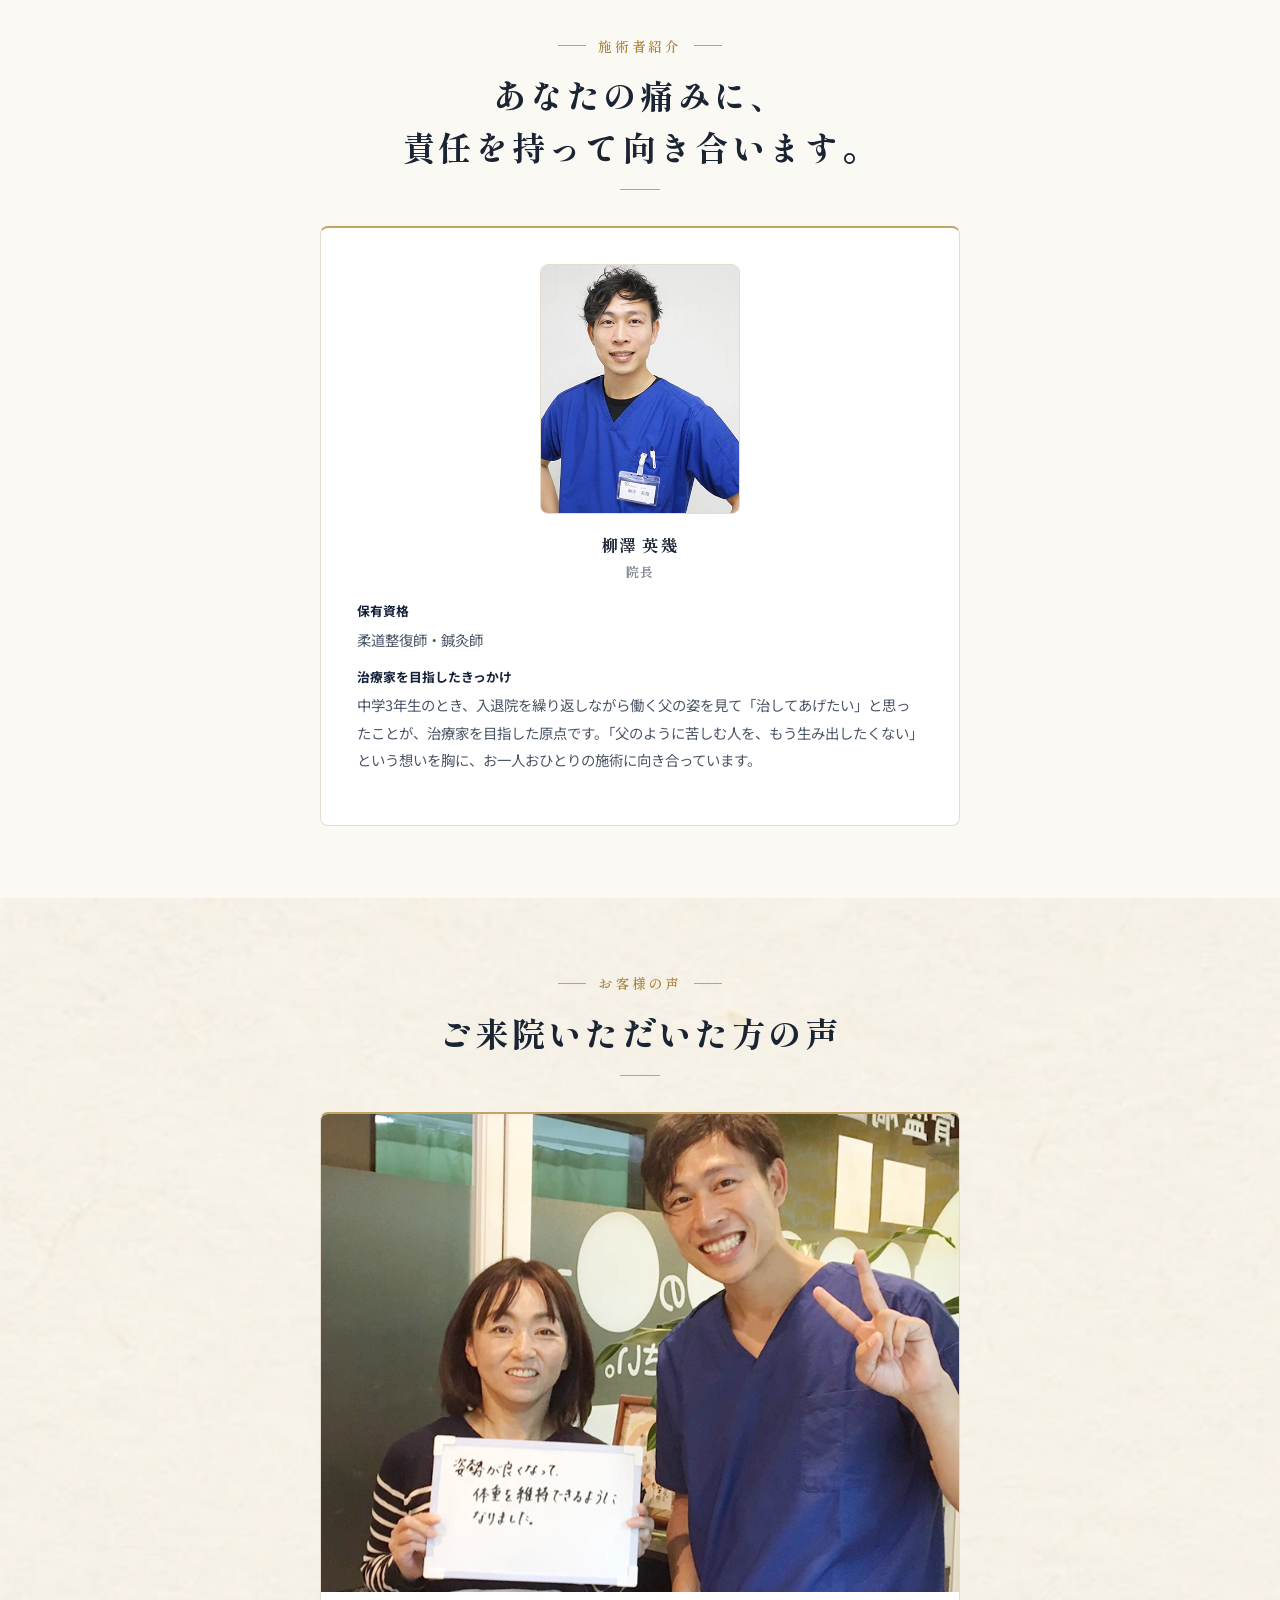
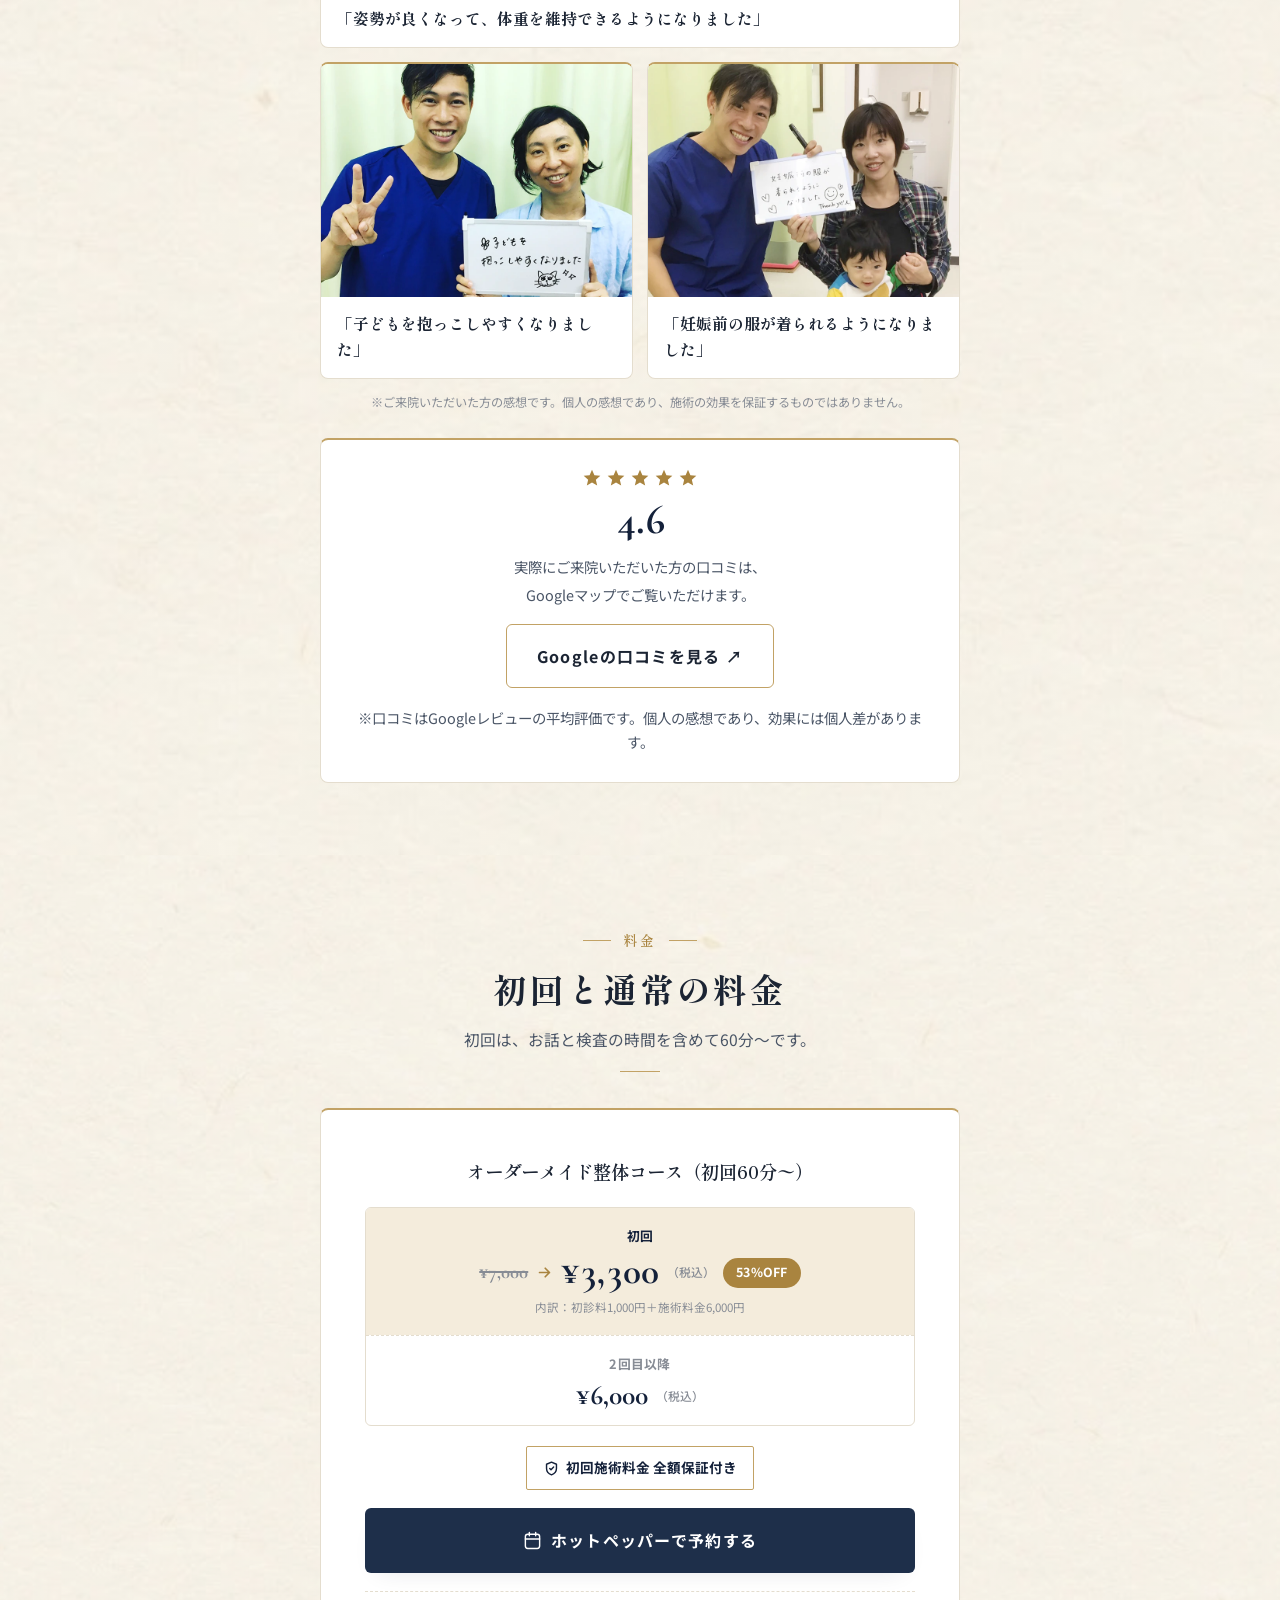
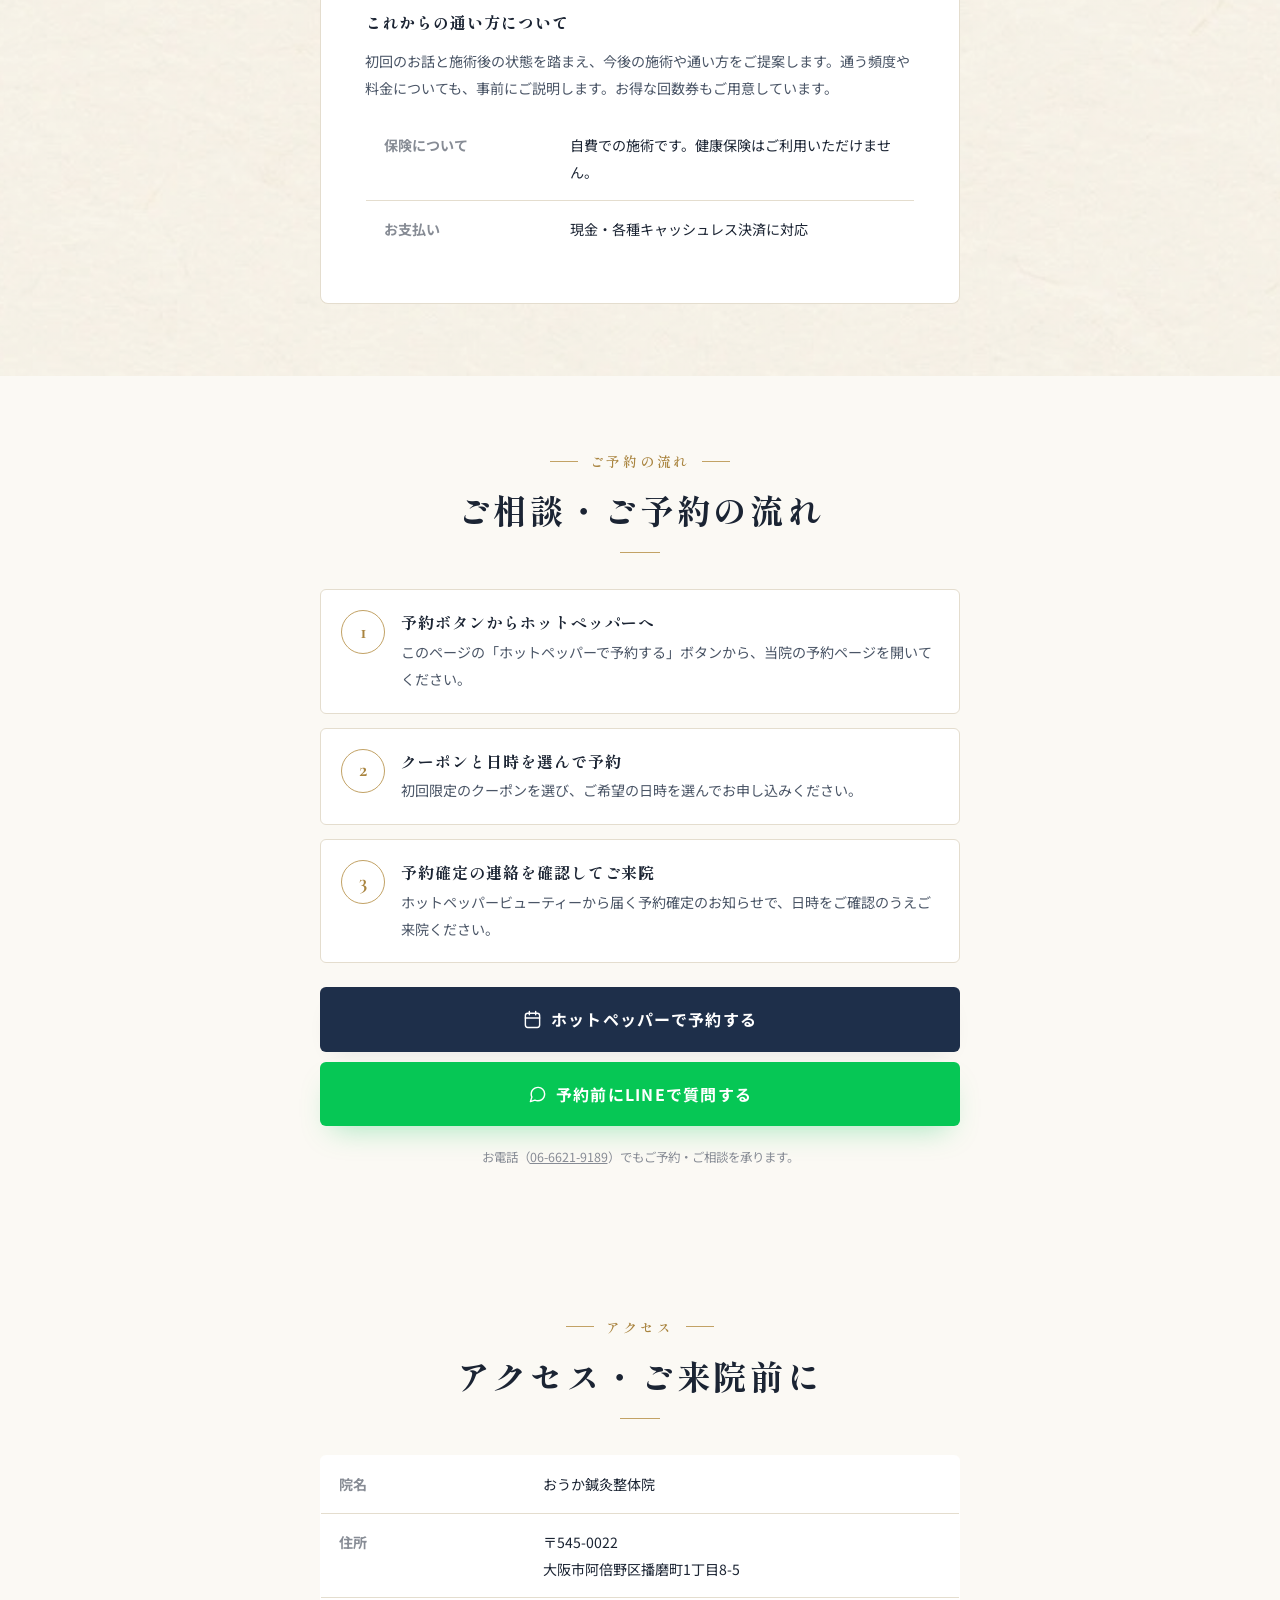
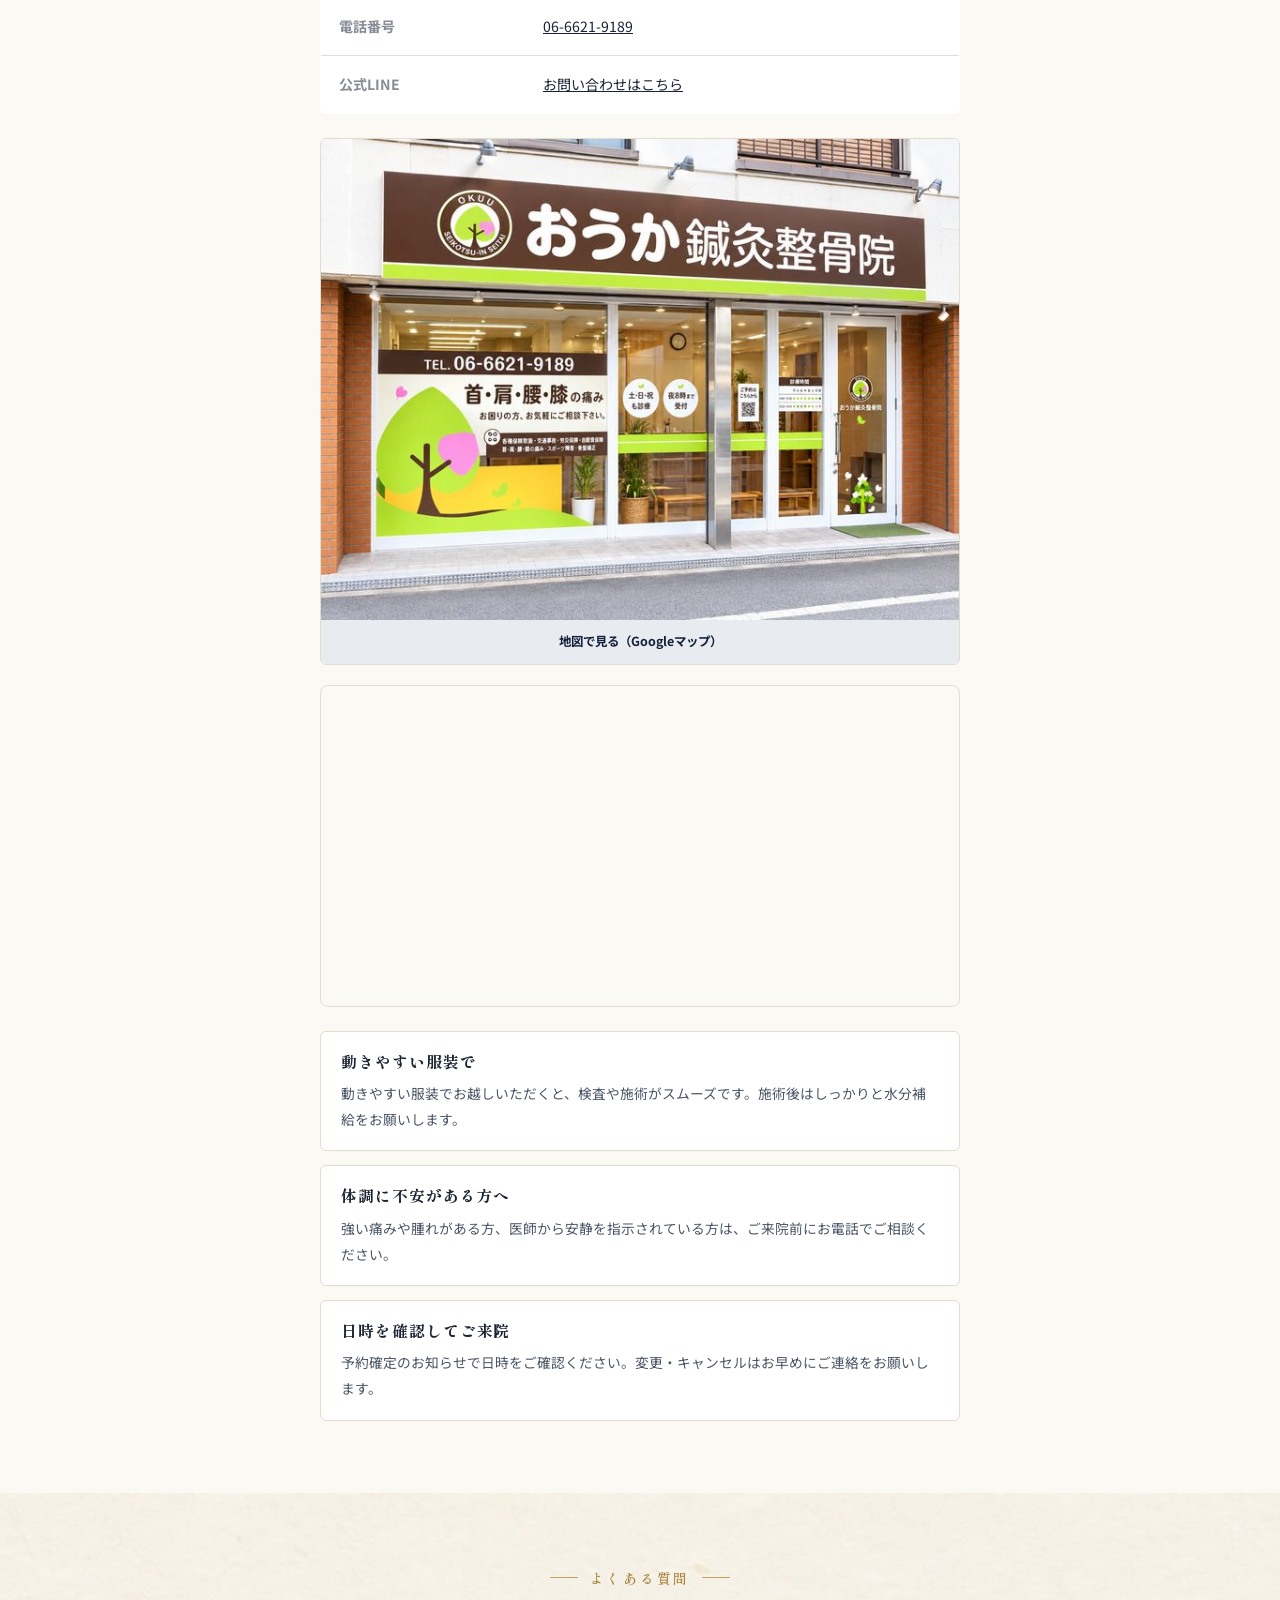
==== commit 4fb1b80b: "匠テーマ・イラスト・お客様の声・予約リンク変更などを反映 Co-Authored-By: Claude Opus 5.5 <noreply@anthropic.com>" ====
--- a/herunia/index.html
+++ b/herunia/index.html
@@ -475,6 +475,11 @@
 .visit-card h3{font-size:.98rem;margin-bottom:6px;}
 .visit-card p{font-size:.86rem;color:var(--ink-soft);}
 
+/* 初回の流れ：各ステップのイラスト */
+.step-item .step-img{display:block;width:100%;max-width:360px;aspect-ratio:3/2;object-fit:cover;height:auto;border-radius:var(--radius-m);margin:0 auto 6px;}
+.step-illust{display:block;width:100%;max-width:320px;height:auto;margin:0 auto 20px;border-radius:var(--radius-l);}
+.feature-illust{display:block;width:100%;max-width:220px;height:auto;margin:4px auto 0;border-radius:var(--radius-l);}
+.reason-illust{display:block;width:100%;height:auto;border-radius:var(--radius-s);margin-bottom:4px;}
 /* ---------- PC表示の横幅を640pxにそろえる（スマホ表示は変更なし） ---------- */
 @media (min-width:700px){
   :root{--col:640px;}
@@ -490,6 +495,96 @@
   .reason-photo{padding:8px;}
   main .wrap > .btn-line{max-width:var(--col)!important;}
 }
+/* ========== 匠テーマ（案2：紺と金）========== */
+:root{
+  --bg:#FBF9F4; --surface:#FFFFFF; --surface-alt:#F4F0E7; --surface-card:#FFFFFF;
+  --ink:#1B2433; --ink-soft:#4A5566; --ink-mute:#878C95; --border:#E4DDCE;
+  --accent:#1E2F4A; --accent-ink:#FFFFFF; --accent-soft:#E8EBF0; --accent-strong:#14213A;
+  --highlight:#A9843F; --highlight-soft:#F4ECDC; --shadow:rgba(20,33,58,0.14);
+  --gold-line:#C2A265;
+  --radius-s:4px; --radius-m:6px; --radius-l:8px;
+}
+@media (prefers-color-scheme: dark){
+  :root:not([data-theme="light"]){
+    --bg:#10151D; --surface:#161D28; --surface-alt:#1B2330; --surface-card:#161D28;
+    --ink:#EEE9DF; --ink-soft:#C6C0B4; --ink-mute:#8E8A82; --border:#2C3544;
+    --accent:#C9A866; --accent-ink:#10151D; --accent-soft:#2A2A24; --accent-strong:#E2C98F;
+    --highlight:#D4B176; --highlight-soft:#3A3122; --shadow:rgba(0,0,0,0.5); --gold-line:#8C7444;
+  }
+}
+:root[data-theme="dark"]{
+  --bg:#10151D; --surface:#161D28; --surface-alt:#1B2330; --surface-card:#161D28;
+  --ink:#EEE9DF; --ink-soft:#C6C0B4; --ink-mute:#8E8A82; --border:#2C3544;
+  --accent:#C9A866; --accent-ink:#10151D; --accent-soft:#2A2A24; --accent-strong:#E2C98F;
+  --highlight:#D4B176; --highlight-soft:#3A3122; --shadow:rgba(0,0,0,0.5); --gold-line:#8C7444;
+}
+
+/* 見出し：字間を広げ、小見出しは金の細線で挟む */
+h1,h2,h3{letter-spacing:.06em;}
+.section-head h2{letter-spacing:.08em;}
+.eyebrow{background:none;border-radius:0;padding:0;color:var(--highlight);font-family:"Shippori Mincho",serif;font-weight:600;font-size:.86rem;letter-spacing:.2em;gap:12px;}
+.eyebrow::before,.eyebrow::after{content:"";width:28px;height:1px;background:var(--gold-line);}
+.section-head::after{content:"";display:block;width:40px;height:1px;background:var(--gold-line);margin-top:6px;}
+
+/* ボタン：角を控えめに、上品に */
+.btn{border-radius:var(--radius-m);letter-spacing:.08em;}
+.btn-primary{box-shadow:0 10px 24px -14px var(--shadow);}
+.btn-outline{border-color:var(--gold-line);}
+
+/* カード：影を抑え、上辺に金の細線 */
+.feature-block,.staff-card,.voice-box,.price-block,.review-card{box-shadow:none;border-top:2px solid var(--gold-line);}
+.feature-block .feature-num,.step-num,.cause-num,.area-num{color:var(--highlight);}
+.flow-step .step-num{background:none;border:1px solid var(--gold-line);color:var(--highlight);}
+.check-list li svg,.concern-item svg,.who-list li::before{color:var(--highlight);}
+.who-list li::before{background:var(--gold-line);}
+.qual-tags span{background:none;border:1px solid var(--gold-line);color:var(--accent-strong);border-radius:2px;}
+.symptom-visual,.reason-photo,.section-photo,.access-photo,.access-map,.hero-photo{box-shadow:none;}
+.price-tier.featured{background:var(--highlight-soft);}
+.tier-after,.stat-number,.stat-rating,.review-score{color:var(--accent-strong);}
+.tier-off{background:var(--highlight);}
+.price-guarantee{background:none;border:1px solid var(--gold-line);color:var(--accent-strong);border-radius:2px;}
+.hero-badge{border-radius:2px;}
+.hero-badge .pct{border-radius:2px;}
+.compare-pill.us{border-color:var(--gold-line);}
+
+/* 最後の予約：紺の地に金の内枠 */
+.final-cta{position:relative;}
+.final-cta::before{content:"";position:absolute;inset:10px;border:1px solid var(--gold-line);border-radius:4px;pointer-events:none;}
+.final-cta .btn-primary{background:var(--accent-ink);color:var(--accent-strong);}
+
+/* 内側の枠がないセクションにも左右の余白 */
+main > section:not(.hero):not(:has(> .wrap)){padding-inline:clamp(20px,5vw,48px);}
+
+/* 帯のセクションに和紙の質感（ダークモードでは使わない） */
+.section-alt{background-color:var(--surface-alt);background-image:linear-gradient(color-mix(in srgb, var(--surface-alt) 45%, transparent),color-mix(in srgb, var(--surface-alt) 45%, transparent)),url("../images/washi.jpg");background-size:cover;background-position:center;}
+@media (prefers-color-scheme: dark){:root:not([data-theme="light"]) .section-alt{background-image:none;}}
+:root[data-theme="dark"] .section-alt{background-image:none;}
+
+/* 最後の予約：線画の背景（紺と金のページのみ。ダークモードでは使わない） */
+.final-cta{background-color:#1F3150;}
+.cta-motif{display:block;width:150px;mix-blend-mode:lighten;height:auto;margin:6px auto calc(-1 * clamp(34px,6vw,56px) + 11px);}
+@media (prefers-color-scheme: dark){:root:not([data-theme="light"]) .final-cta{background-image:none;background-color:var(--accent);}}
+:root[data-theme="dark"] .final-cta{background-color:var(--accent);}
+:root[data-theme="dark"] .cta-motif{display:none;}
+
+/* お客様の声（写真） */
+.voice-grid{display:grid;grid-template-columns:1fr;gap:14px;max-width:var(--col,640px);margin:0 auto 12px;}
+@media (min-width:700px){.voice-grid{grid-template-columns:1fr 1fr;}.voice-card:first-child{grid-column:1/-1;}}
+.voice-card{margin:0;background:var(--surface-card);border:1px solid var(--border);border-top:2px solid var(--gold-line);border-radius:var(--radius-l);overflow:hidden;}
+.voice-card img{display:block;width:100%;height:auto;}
+.voice-card figcaption{padding:14px 16px 16px;font-family:"Shippori Mincho",serif;font-weight:700;font-size:.98rem;line-height:1.6;color:var(--ink);}
+.voice-note{max-width:var(--col,640px);margin:0 auto 24px;font-size:.76rem;color:var(--ink-mute);text-align:center;}
+
+/* ヘッダー・フッター */
+.site-header{border-bottom:1px solid var(--gold-line);}
+.logo small{color:var(--highlight);letter-spacing:.2em;}
+.mini-nav a{border-radius:2px;background:none;border:1px solid var(--border);}
+.mini-nav a:hover{border-color:var(--gold-line);background:none;color:var(--accent-strong);}
+.site-footer{background:var(--footer-bg,#14213A);color:#EEE9DF;}
+.site-footer .logo{color:#EEE9DF;}
+.footer-info,.footer-info a{color:#D9D2C4;}
+.sticky-btn.primary{border-radius:var(--radius-m);}
+.sticky-btn{border-radius:var(--radius-m);}
 </style>
 </head>
 <body>
@@ -499,7 +594,7 @@
   <header class="site-header">
     <div class="wrap">
       <a href="#top" class="logo">おうか鍼灸整体院<small>OHKA SHINKYU SEITAI-IN</small></a>
-      <a href="https://beauty.hotpepper.jp/CSP/kr/reserve/?storeId=H000785185&couponId=CP00000012103397&add=0" class="btn btn-primary js-reserve">
+      <a href="https://beauty.hotpepper.jp/kr/slnH000785185/coupon/" class="btn btn-primary js-reserve">
         <svg viewBox="0 0 24 24" fill="none" stroke="currentColor" stroke-width="1.8" stroke-linecap="round" stroke-linejoin="round"><rect x="3" y="4" width="18" height="18" rx="3"/><path d="M16 2v4M8 2v4M3 10h18"/></svg>
         ホットペッパーで予約
       </a>
@@ -568,7 +663,7 @@
       <p class="cta-note" style="margin-top:-6px;">※さらにお得な回数券もご用意しています</p>
 
       <div class="hero-cta">
-        <a href="https://beauty.hotpepper.jp/CSP/kr/reserve/?storeId=H000785185&couponId=CP00000012103397&add=0" class="btn btn-primary btn-wide js-reserve">
+        <a href="https://beauty.hotpepper.jp/kr/slnH000785185/coupon/" class="btn btn-primary btn-wide js-reserve">
           <svg viewBox="0 0 24 24" fill="none" stroke="currentColor" stroke-width="1.8" stroke-linecap="round" stroke-linejoin="round"><rect x="3" y="4" width="18" height="18" rx="3"/><path d="M16 2v4M8 2v4M3 10h18"/></svg>
           ホットペッパーで予約する
         </a>
@@ -682,29 +777,32 @@
     <div class="wrap">
     <div class="section-head">
       <span class="eyebrow">初回の流れ</span>
-      <h2>初回の過ごし方</h2>
-      <p class="lead">初回は60分〜。お話と検査から始め、施術後の変化まで一緒に確認します。</p>
+      <h2>はじめてでも安心の、<br>初回60分の流れ</h2>
+      <p class="lead">所要時間は60分〜。ひとつずつご説明しながら進めるので、はじめての方も安心です。</p>
     </div>
     <div class="step-list step-list-4">
       <div class="step-item">
+        <img class="step-img" src="../images/counseling.webp" width="1254" height="1254" loading="lazy" alt="">
         <span class="step-num">01</span>
-        <h3>お話を伺う</h3>
-        <p>いつから、どんな場面でつらいのか、これまでの経緯やご希望を伺います。うまく言葉にできなくても大丈夫です。</p>
+        <h3>カウンセリング</h3>
+        <p>いつから、どんな場面でつらいのか、お困りのことやご希望を伺います。うまく言葉にできなくても大丈夫です。</p>
       </div>
       <div class="step-item">
         <span class="step-num">02</span>
-        <h3>検査で状態を確認する</h3>
-        <p>痛い場所だけでなく、姿勢や骨格・筋肉のつながりを確認し、施術の方針をご説明します。</p>
+        <h3>チェック</h3>
+        <p>姿勢や骨格・筋肉のつながりを一緒に確認し、今の状態を分かりやすくお伝えします。</p>
       </div>
       <div class="step-item">
+        <img class="step-img" src="../images/step-treatment.webp" width="1536" height="1024" loading="lazy" alt="">
         <span class="step-num">03</span>
-        <h3>原因に合わせて施術する</h3>
-        <p>鍼灸・手技・矯正の中から、お体の状態に合わせて組み合わせます。刺激の感じ方を伺いながら進めます。</p>
+        <h3>施術</h3>
+        <p>お体の状態に合わせて、鍼灸・手技・矯正を組み合わせます。痛みや不安があれば、その場でお伝えください。</p>
       </div>
       <div class="step-item">
+        <img class="step-img" src="../images/step-advice.webp" width="1254" height="1254" loading="lazy" alt="">
         <span class="step-num">04</span>
-        <h3>施術後も一緒に確認する</h3>
-        <p>施術前後の変化を一緒に確認し、今後の通い方やご自宅でのケアについてご提案します。</p>
+        <h3>アドバイス</h3>
+        <p>施術前後の変化を一緒に確かめ、ご自宅でできるケアをお伝えします。</p>
       </div>
     </div>
     <p class="step-caveat">感じ方や経過には個人差があります。施術の回数や頻度は、お体の状態やご希望を踏まえてご相談します。</p>
@@ -749,6 +847,7 @@
         <span class="feature-num">04</span>
         <h3>ご予約の前に、LINEで相談できます</h3>
         <p>「自分の症状でも受けられる？」「どんな施術をするの？」など、ご予約前の質問も公式LINEで受け付けています。</p>
+        <img class="feature-illust" src="../images/line-consult.webp" width="1254" height="1254" loading="lazy" alt="">
       </div>
     </div>
     </div>
@@ -791,6 +890,21 @@
       <h2>ご来院いただいた方の声</h2>
     </div>
     
+    <div class="voice-grid">
+      <figure class="voice-card">
+        <img src="../images/voice-posture.webp" width="800" height="600" loading="lazy" alt="ご来院いただいた方と院長の写真。ボードに「姿勢が良くなって、体重を維持できるようになりました」">
+        <figcaption>「姿勢が良くなって、体重を維持できるようになりました」</figcaption>
+      </figure>
+      <figure class="voice-card">
+        <img src="../images/voice-holding.webp" width="800" height="600" loading="lazy" alt="ご来院いただいた方と院長の写真。ボードに「子どもを抱っこしやすくなりました」">
+        <figcaption>「子どもを抱っこしやすくなりました」</figcaption>
+      </figure>
+      <figure class="voice-card">
+        <img src="../images/voice-clothes.webp" width="800" height="600" loading="lazy" alt="ご来院いただいた方と院長の写真。ボードに「妊娠前の服が着られるようになりました」">
+        <figcaption>「妊娠前の服が着られるようになりました」</figcaption>
+      </figure>
+    </div>
+    <p class="voice-note">※ご来院いただいた方の感想です。個人の感想であり、施術の効果を保証するものではありません。</p>
     <div class="voice-box">
       <div class="stars"><svg viewBox="0 0 24 24" fill="currentColor"><path d="M12 2l2.9 6.6 7.1.7-5.4 4.7 1.6 7-6.2-3.7-6.2 3.7 1.6-7-5.4-4.7 7.1-.7L12 2Z"/></svg><svg viewBox="0 0 24 24" fill="currentColor"><path d="M12 2l2.9 6.6 7.1.7-5.4 4.7 1.6 7-6.2-3.7-6.2 3.7 1.6-7-5.4-4.7 7.1-.7L12 2Z"/></svg><svg viewBox="0 0 24 24" fill="currentColor"><path d="M12 2l2.9 6.6 7.1.7-5.4 4.7 1.6 7-6.2-3.7-6.2 3.7 1.6-7-5.4-4.7 7.1-.7L12 2Z"/></svg><svg viewBox="0 0 24 24" fill="currentColor"><path d="M12 2l2.9 6.6 7.1.7-5.4 4.7 1.6 7-6.2-3.7-6.2 3.7 1.6-7-5.4-4.7 7.1-.7L12 2Z"/></svg><svg viewBox="0 0 24 24" fill="currentColor"><path d="M12 2l2.9 6.6 7.1.7-5.4 4.7 1.6 7-6.2-3.7-6.2 3.7 1.6-7-5.4-4.7 7.1-.7L12 2Z"/></svg></div>
       <div class="review-score num">4.6</div>
@@ -832,7 +946,7 @@
         <svg viewBox="0 0 24 24" fill="none" stroke="currentColor" stroke-width="2" stroke-linecap="round" stroke-linejoin="round"><path d="M12 3l7 3v6c0 4.5-3 7.5-7 9-4-1.5-7-4.5-7-9V6l7-3Z"/><path d="M9.5 12l1.8 1.8L15 10"/></svg>
         初回施術料金 全額保証付き
       </p>
-      <a href="https://beauty.hotpepper.jp/CSP/kr/reserve/?storeId=H000785185&couponId=CP00000012103397&add=0" class="btn btn-primary btn-wide js-reserve">
+      <a href="https://beauty.hotpepper.jp/kr/slnH000785185/coupon/" class="btn btn-primary btn-wide js-reserve">
         <svg viewBox="0 0 24 24" fill="none" stroke="currentColor" stroke-width="1.8" stroke-linecap="round" stroke-linejoin="round"><rect x="3" y="4" width="18" height="18" rx="3"/><path d="M16 2v4M8 2v4M3 10h18"/></svg>
         ホットペッパーで予約する
       </a>
@@ -869,7 +983,7 @@
       </div>
     </div>
     <div class="flow-cta">
-      <a href="https://beauty.hotpepper.jp/CSP/kr/reserve/?storeId=H000785185&couponId=CP00000012103397&add=0" class="btn btn-primary btn-wide js-reserve"><svg viewBox="0 0 24 24" fill="none" stroke="currentColor" stroke-width="1.8" stroke-linecap="round" stroke-linejoin="round"><rect x="3" y="4" width="18" height="18" rx="3"/><path d="M16 2v4M8 2v4M3 10h18"/></svg>ホットペッパーで予約する</a>
+      <a href="https://beauty.hotpepper.jp/kr/slnH000785185/coupon/" class="btn btn-primary btn-wide js-reserve"><svg viewBox="0 0 24 24" fill="none" stroke="currentColor" stroke-width="1.8" stroke-linecap="round" stroke-linejoin="round"><rect x="3" y="4" width="18" height="18" rx="3"/><path d="M16 2v4M8 2v4M3 10h18"/></svg>ホットペッパーで予約する</a>
       <a href="https://lin.ee/Y1Ww8T6" target="_blank" rel="noopener" class="btn btn-line btn-wide"><svg viewBox="0 0 24 24" fill="none" stroke="currentColor" stroke-width="1.8" stroke-linecap="round" stroke-linejoin="round"><path d="M21 11.5a8.38 8.38 0 0 1-.9 3.8 8.5 8.5 0 0 1-7.6 4.7 8.38 8.38 0 0 1-3.8-.9L3 21l1.9-5.7a8.38 8.38 0 0 1-.9-3.8 8.5 8.5 0 0 1 4.7-7.6 8.38 8.38 0 0 1 3.8-.9h.5a8.48 8.48 0 0 1 8 8v.5z"/></svg>予約前にLINEで質問する</a>
       <p class="cta-note" style="text-align:center;">お電話（<a href="tel:0666219189">06-6621-9189</a>）でもご予約・ご相談を承ります。</p>
     </div>
@@ -956,10 +1070,11 @@
       <div class="final-cta">
         <h2>その腰の痛みとしびれ、ひとりで抱え込まないでください。</h2>
         <p>薬やその場しのぎでやり過ごすか、原因から向き合うか。今日が、繰り返す痛みと向き合う一歩になるかもしれません。まずは一度、お気軽にご相談ください。</p>
-        <a href="https://beauty.hotpepper.jp/CSP/kr/reserve/?storeId=H000785185&couponId=CP00000012103397&add=0" class="btn btn-primary btn-wide js-reserve">
+        <a href="https://beauty.hotpepper.jp/kr/slnH000785185/coupon/" class="btn btn-primary btn-wide js-reserve">
           <svg viewBox="0 0 24 24" fill="none" stroke="currentColor" stroke-width="1.8" stroke-linecap="round" stroke-linejoin="round"><rect x="3" y="4" width="18" height="18" rx="3"/><path d="M16 2v4M8 2v4M3 10h18"/></svg>
           ホットペッパーで予約する
         </a>
+        <img class="cta-motif" src="../images/cta-hands.jpg" width="400" height="400" loading="lazy" alt="">
       </div>
     </div>
   </section>
@@ -984,7 +1099,7 @@
       <svg viewBox="0 0 24 24" fill="none" stroke="currentColor" stroke-width="1.8" stroke-linecap="round" stroke-linejoin="round"><path d="M21 11.5a8.4 8.4 0 0 1-8.9 8.4 9 9 0 0 1-3.6-.7L3 20l1-4.5A8.3 8.3 0 0 1 3 11.5 8.4 8.4 0 0 1 12 3a8.4 8.4 0 0 1 9 8.5Z"/></svg>
       <span>LINEで相談</span>
     </a>
-    <a href="https://beauty.hotpepper.jp/CSP/kr/reserve/?storeId=H000785185&couponId=CP00000012103397&add=0" class="sticky-btn primary js-reserve">
+    <a href="https://beauty.hotpepper.jp/kr/slnH000785185/coupon/" class="sticky-btn primary js-reserve">
       <svg viewBox="0 0 24 24" fill="none" stroke="currentColor" stroke-width="1.8" stroke-linecap="round" stroke-linejoin="round"><rect x="3" y="4" width="18" height="18" rx="3"/><path d="M16 2v4M8 2v4M3 10h18"/></svg>
       <span>予約する</span>
     </a>
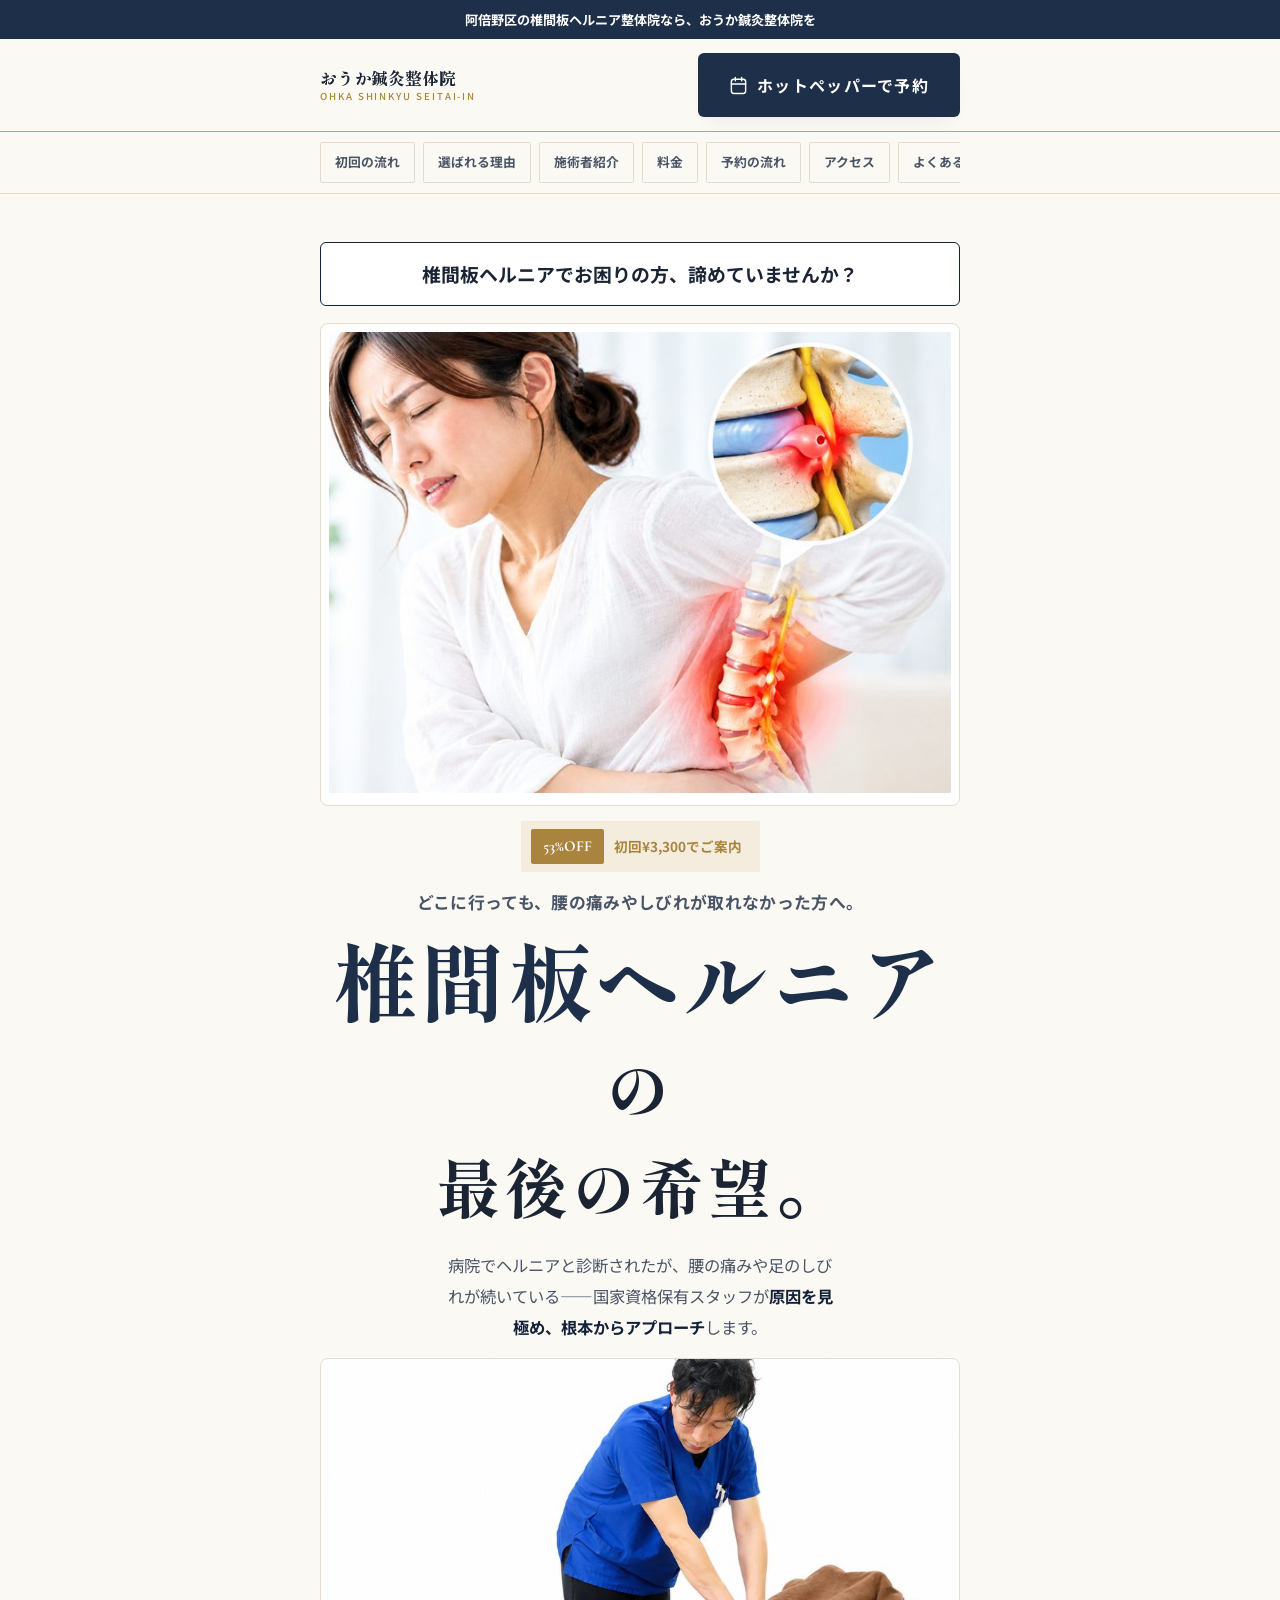
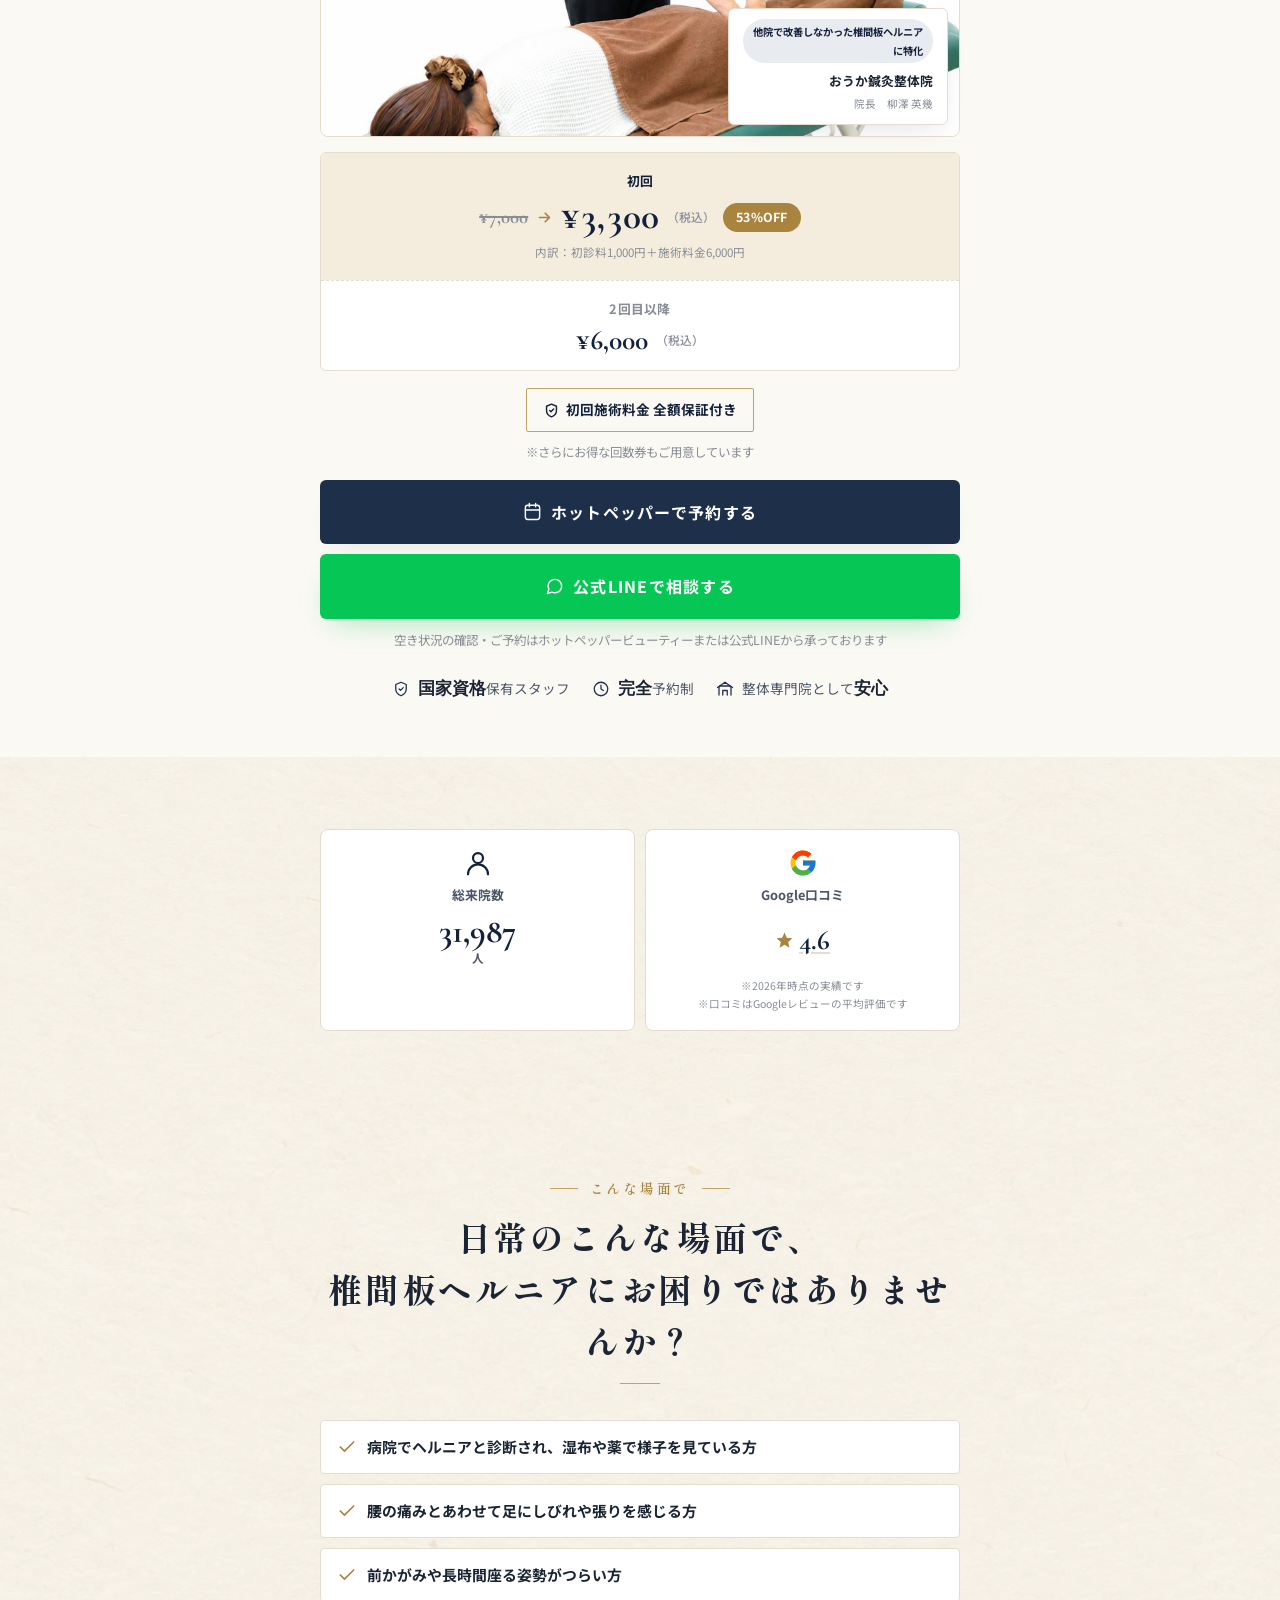
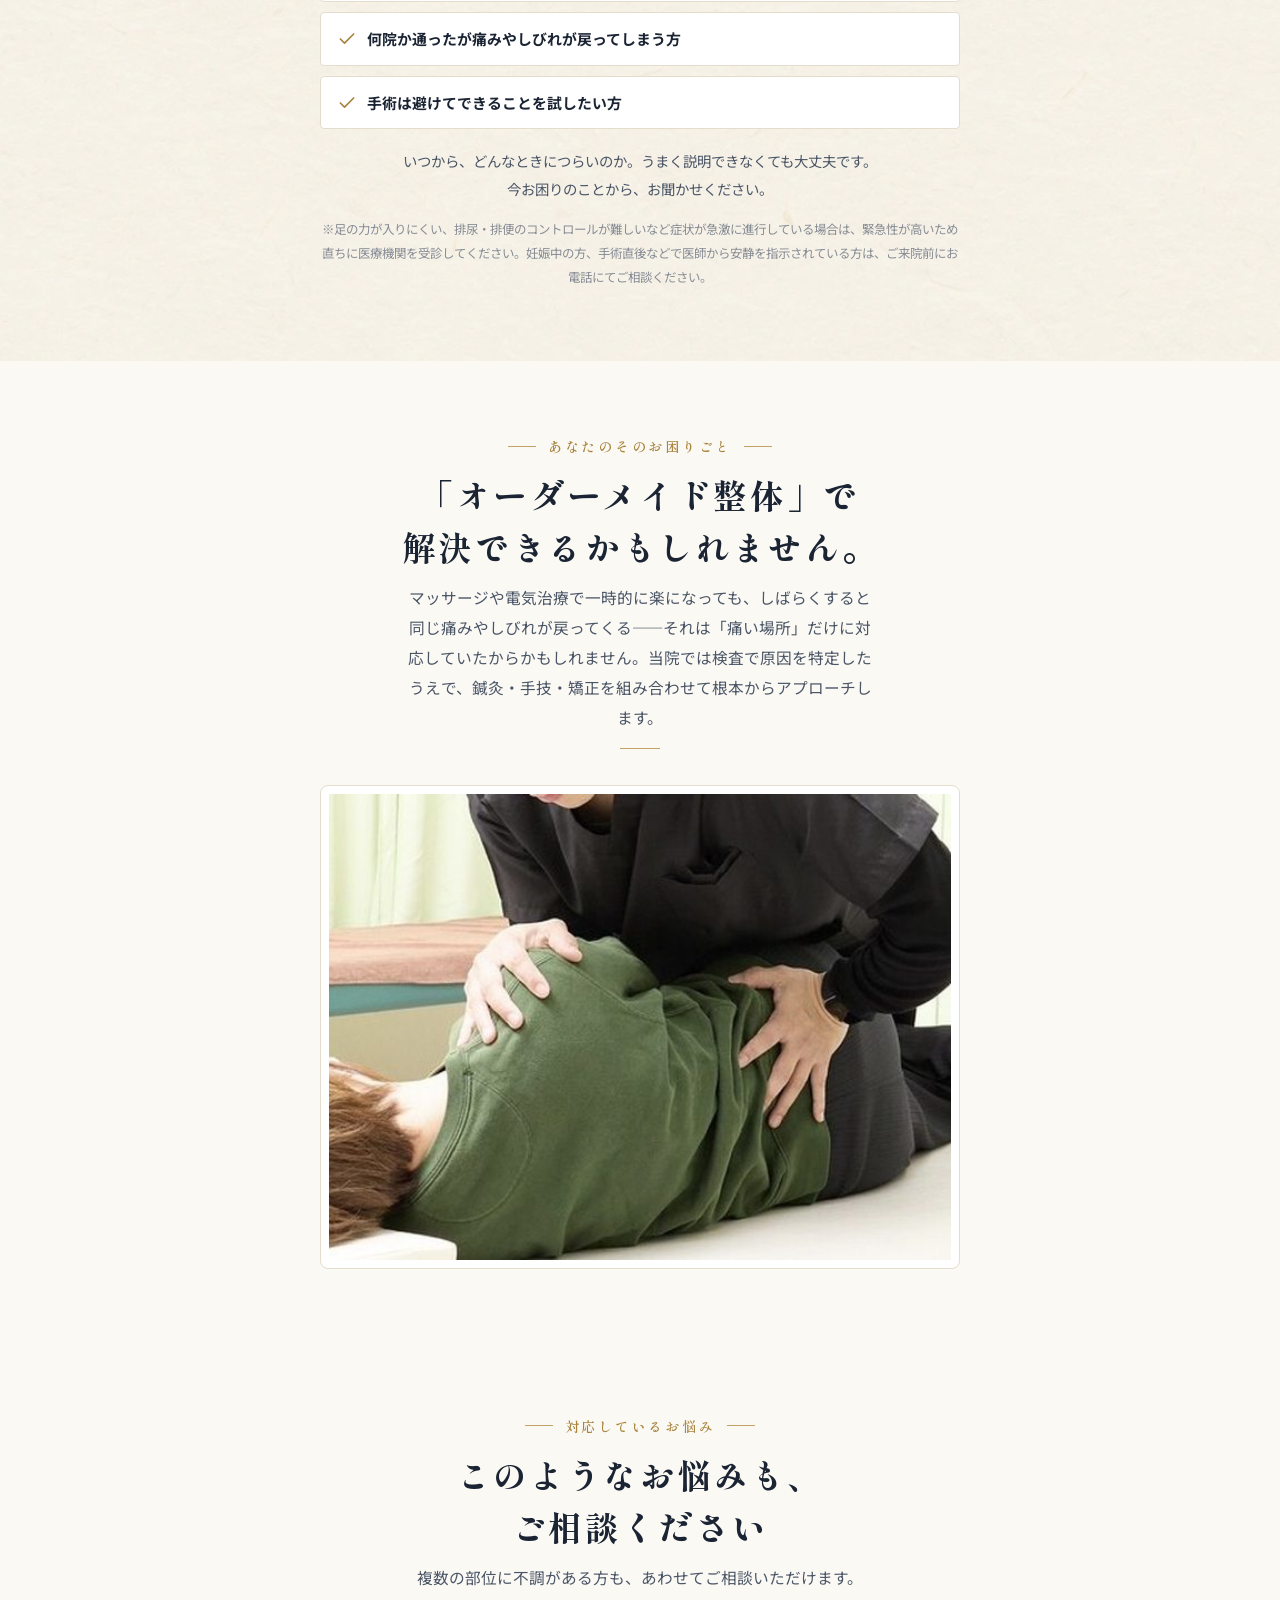
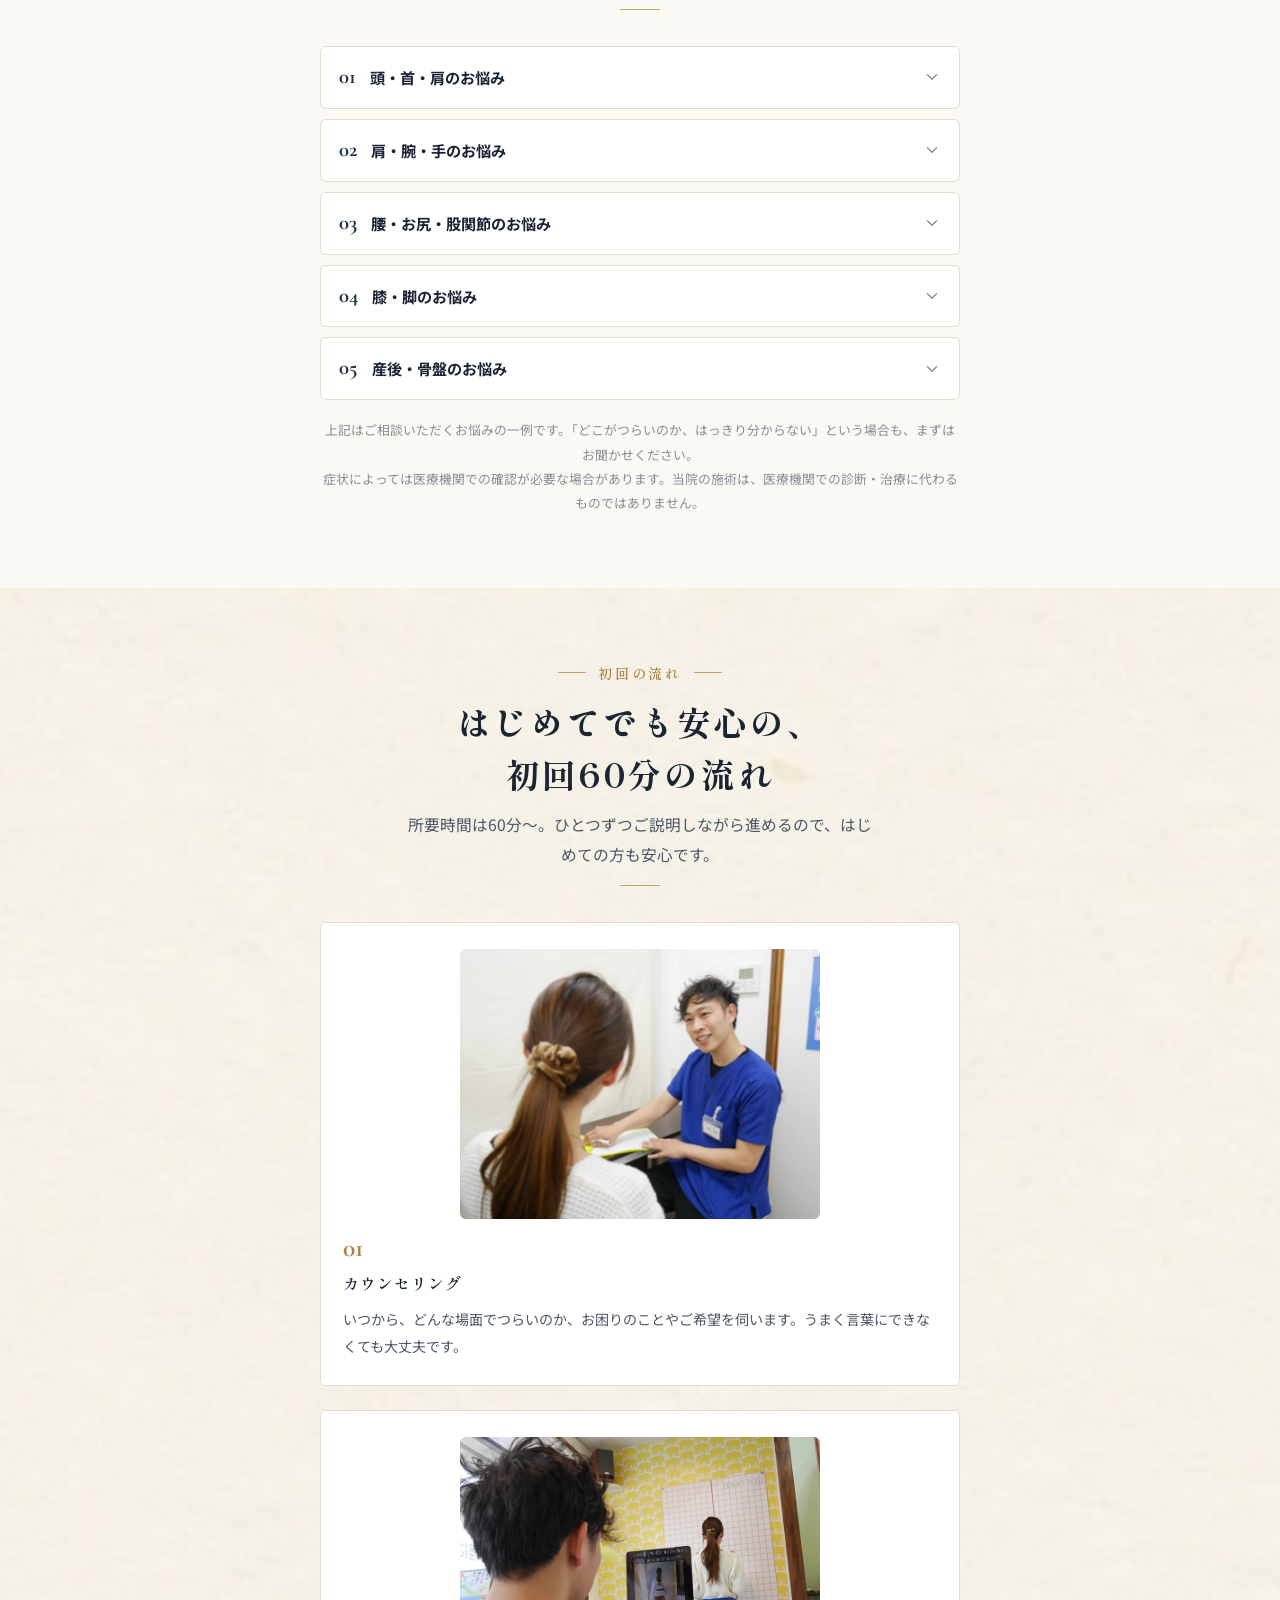
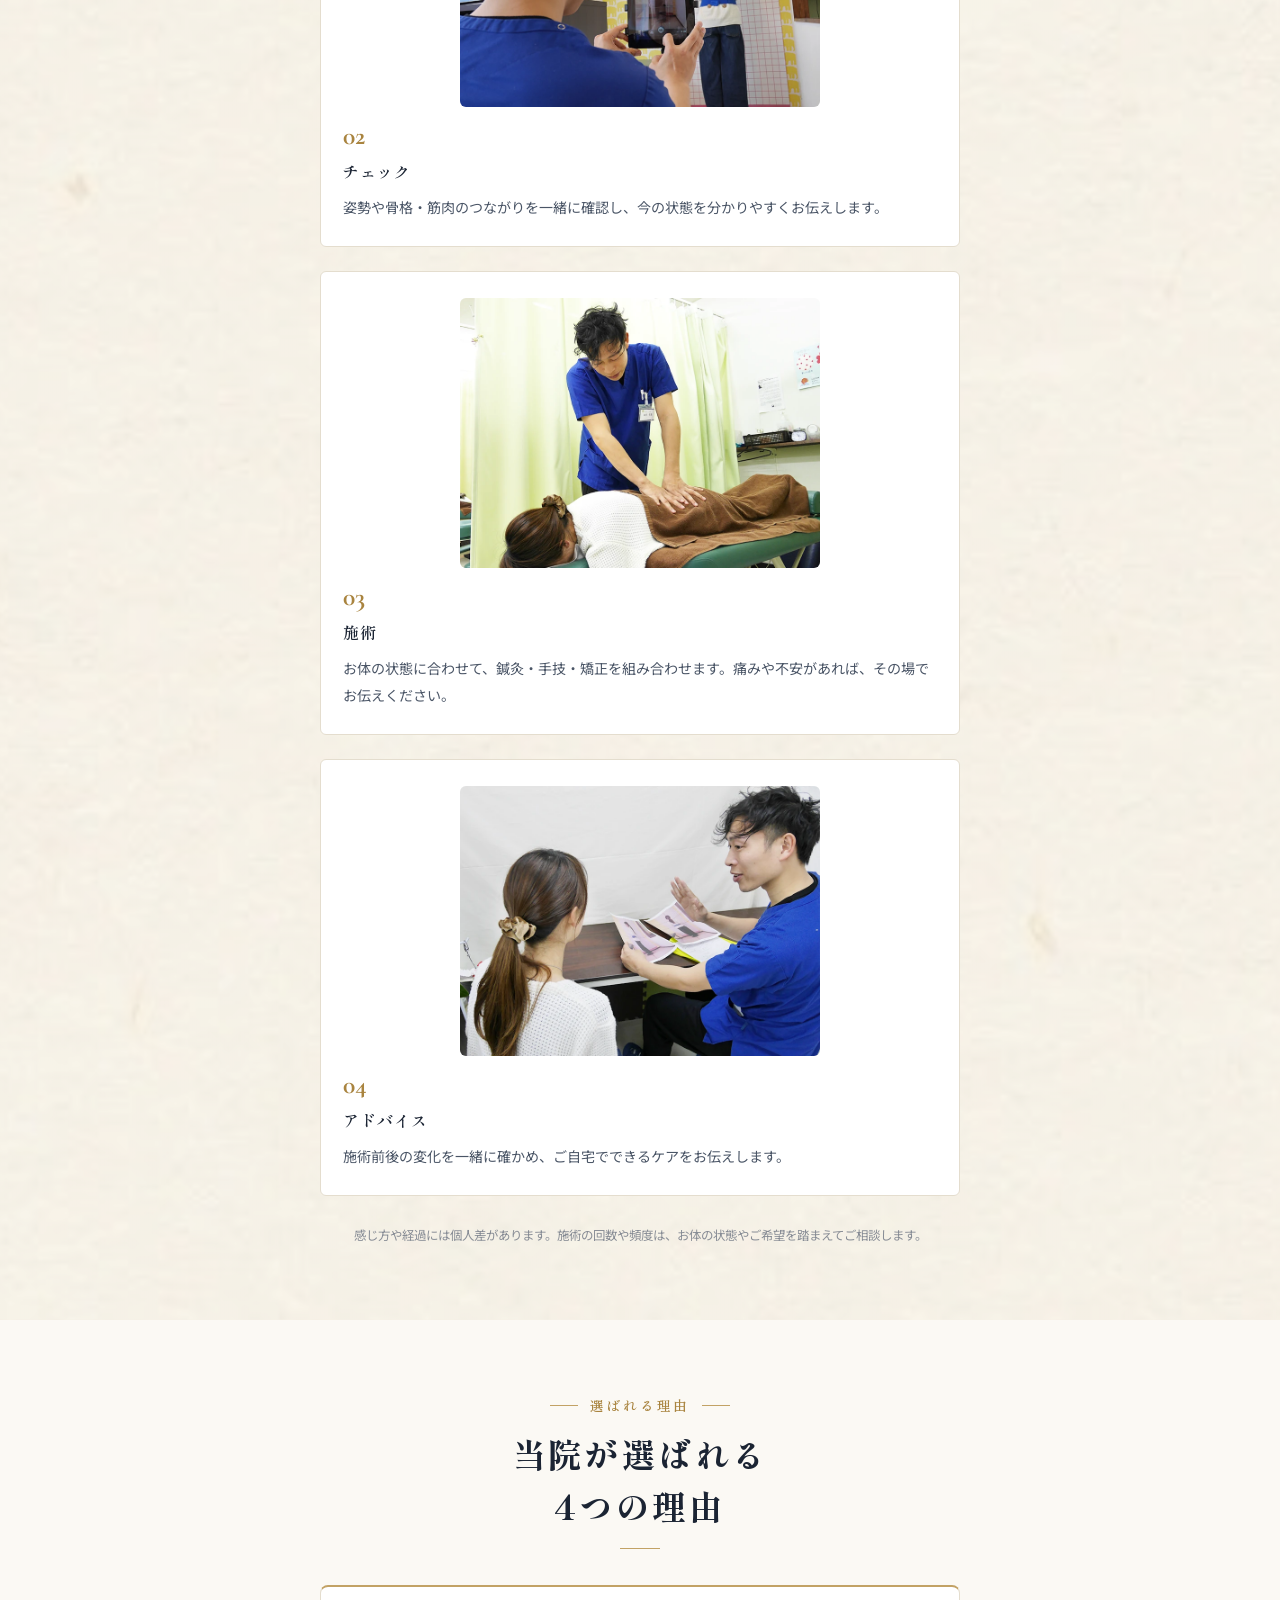
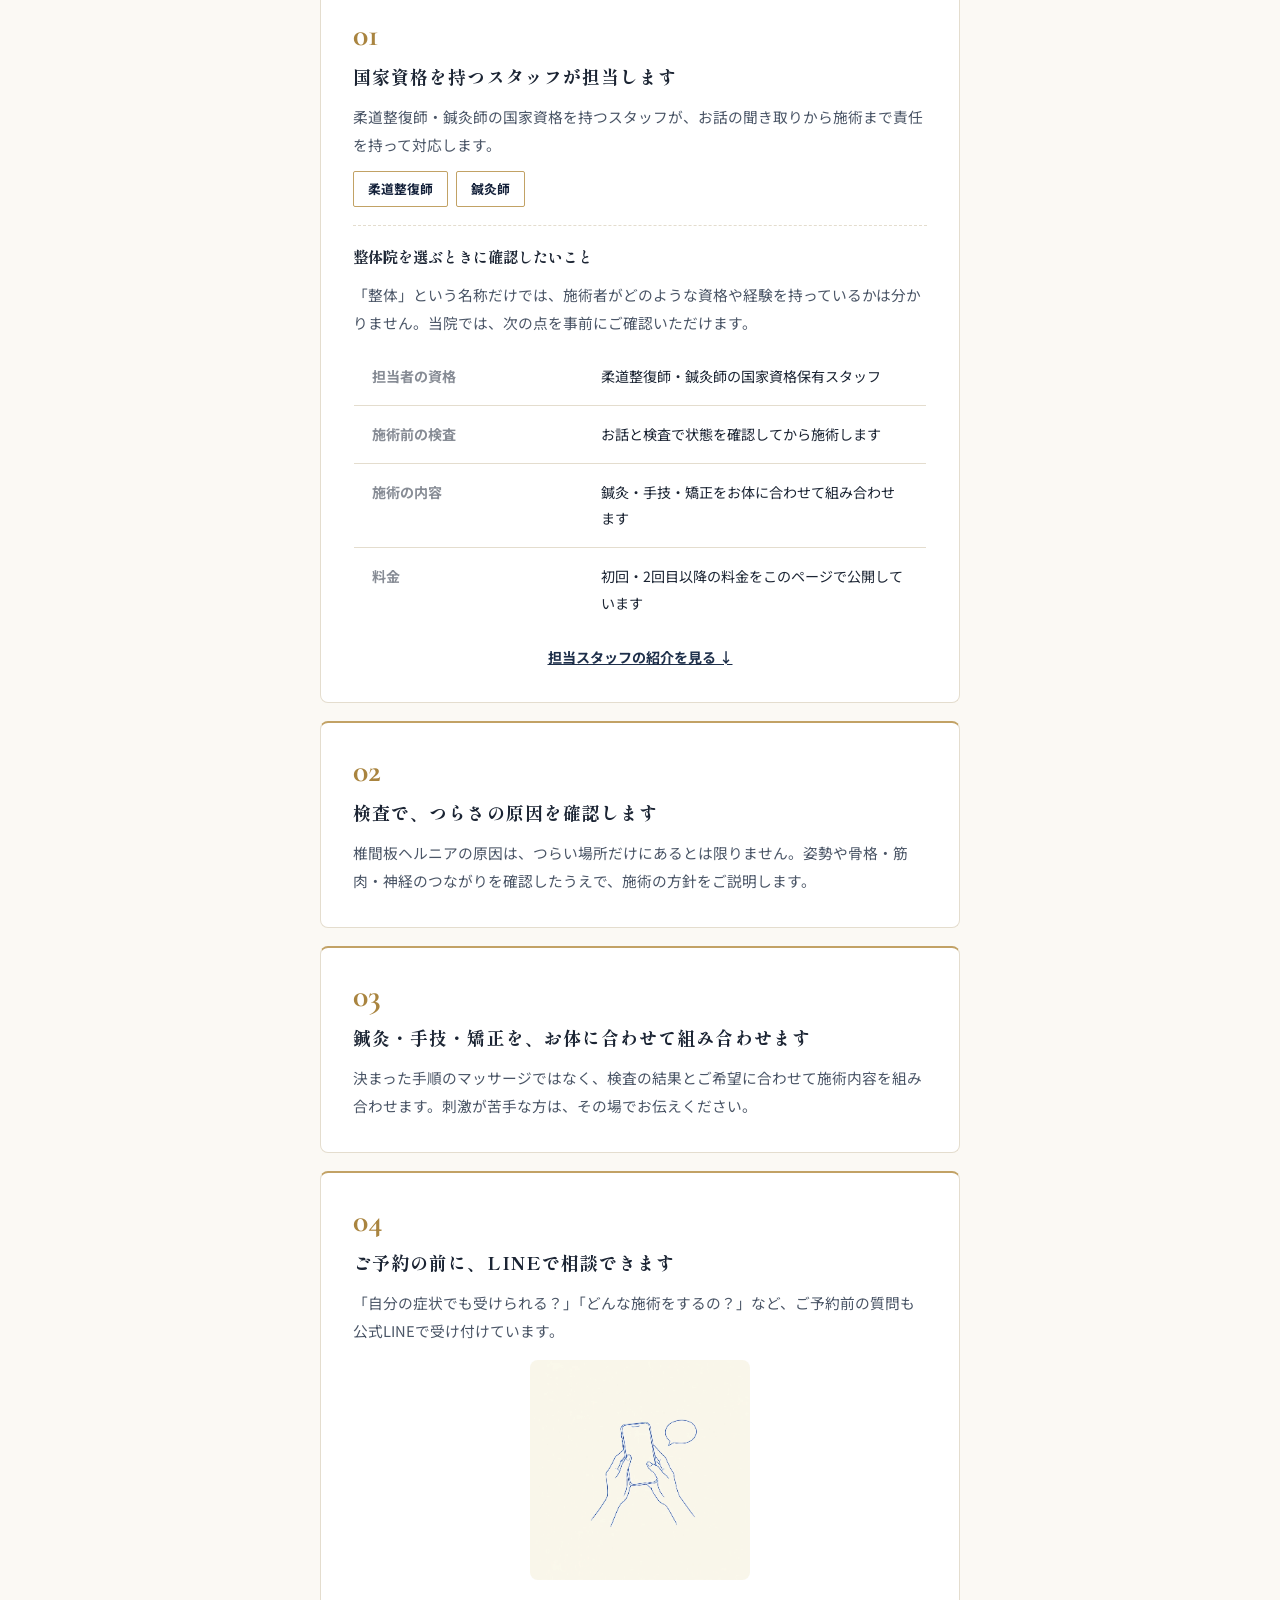
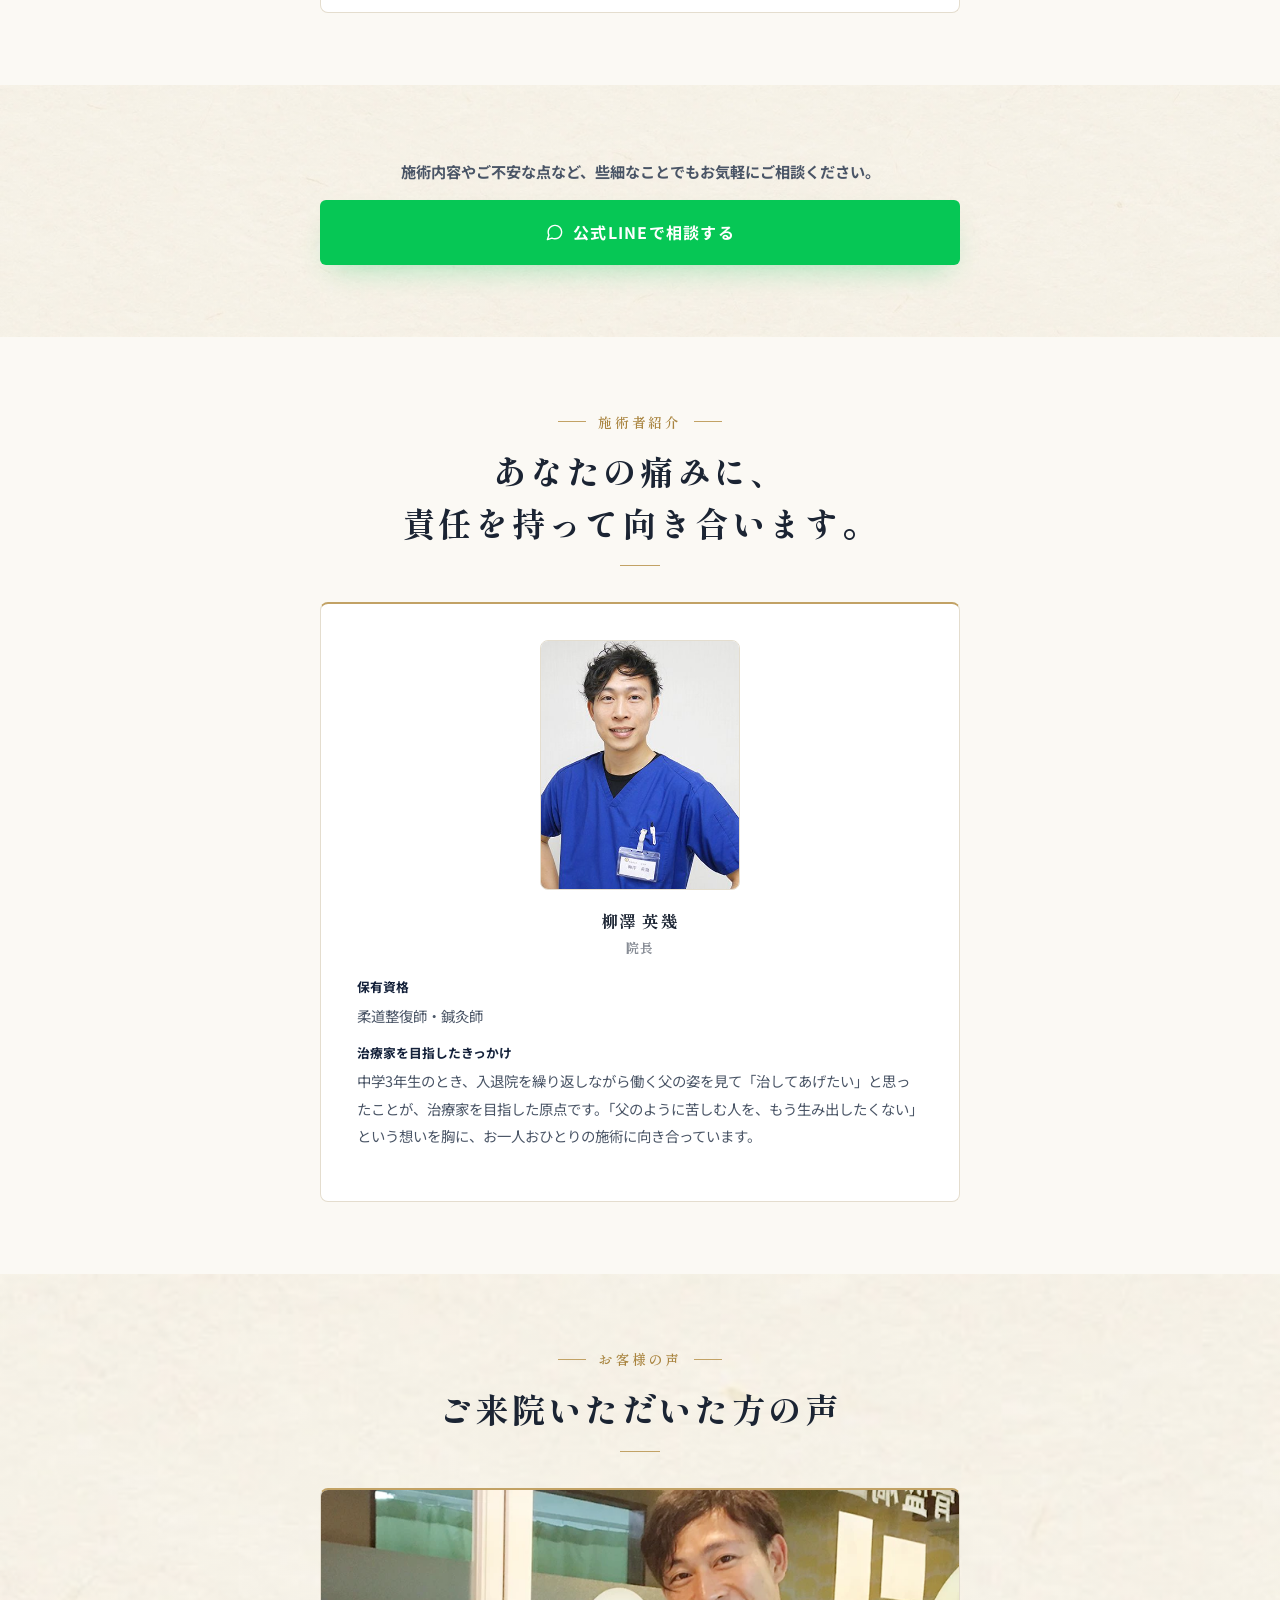
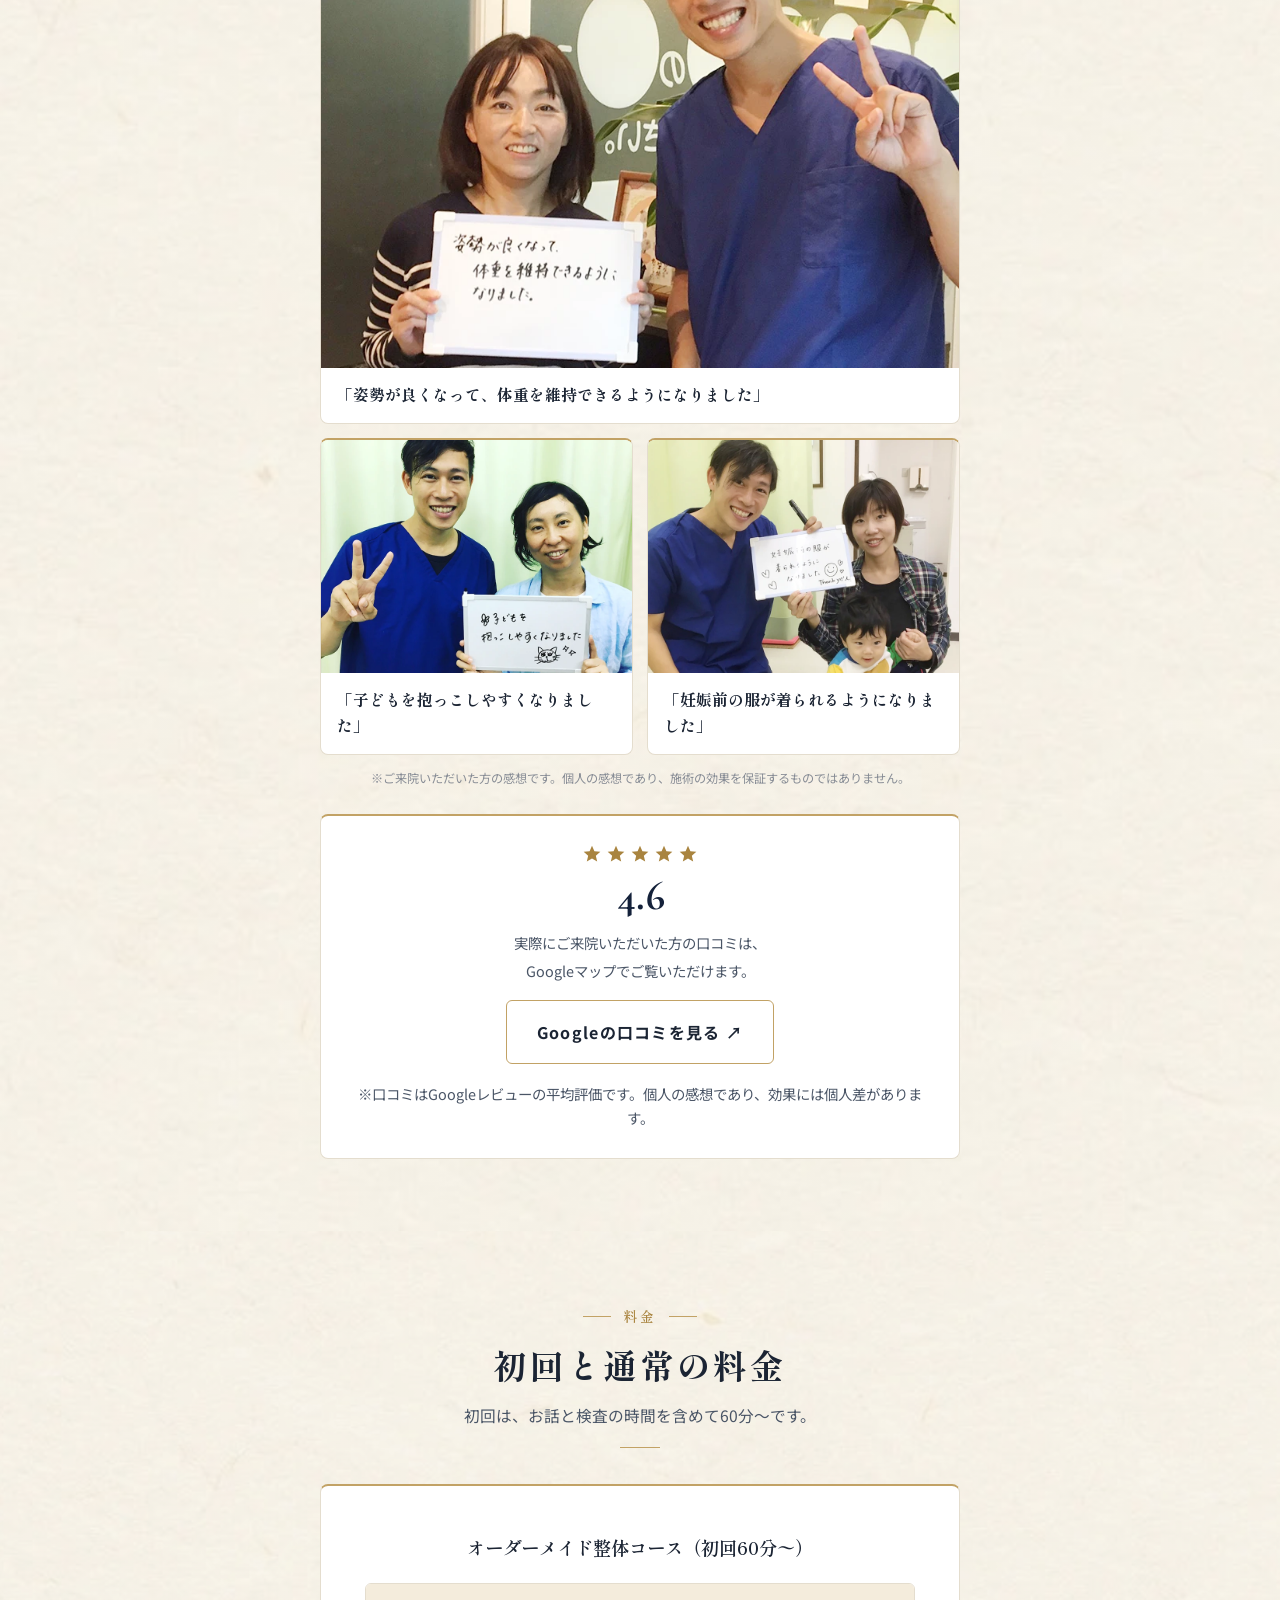
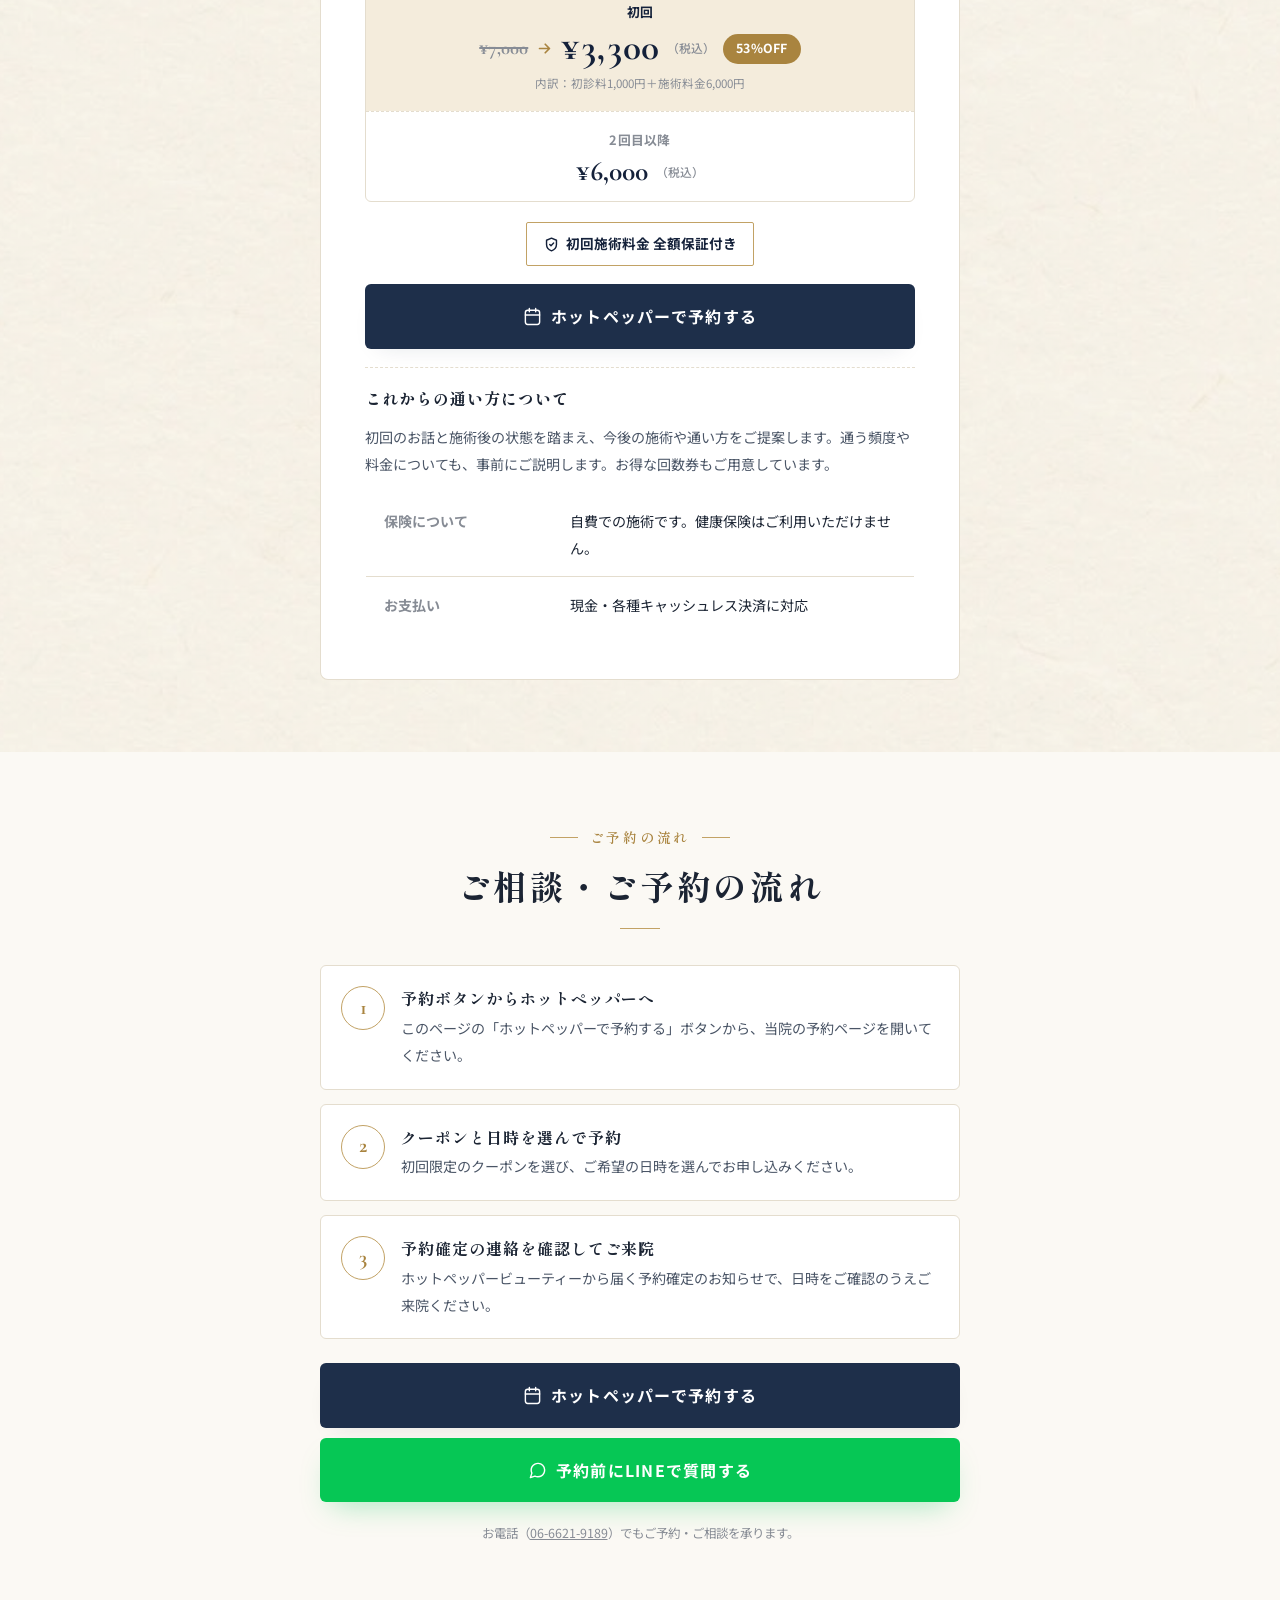
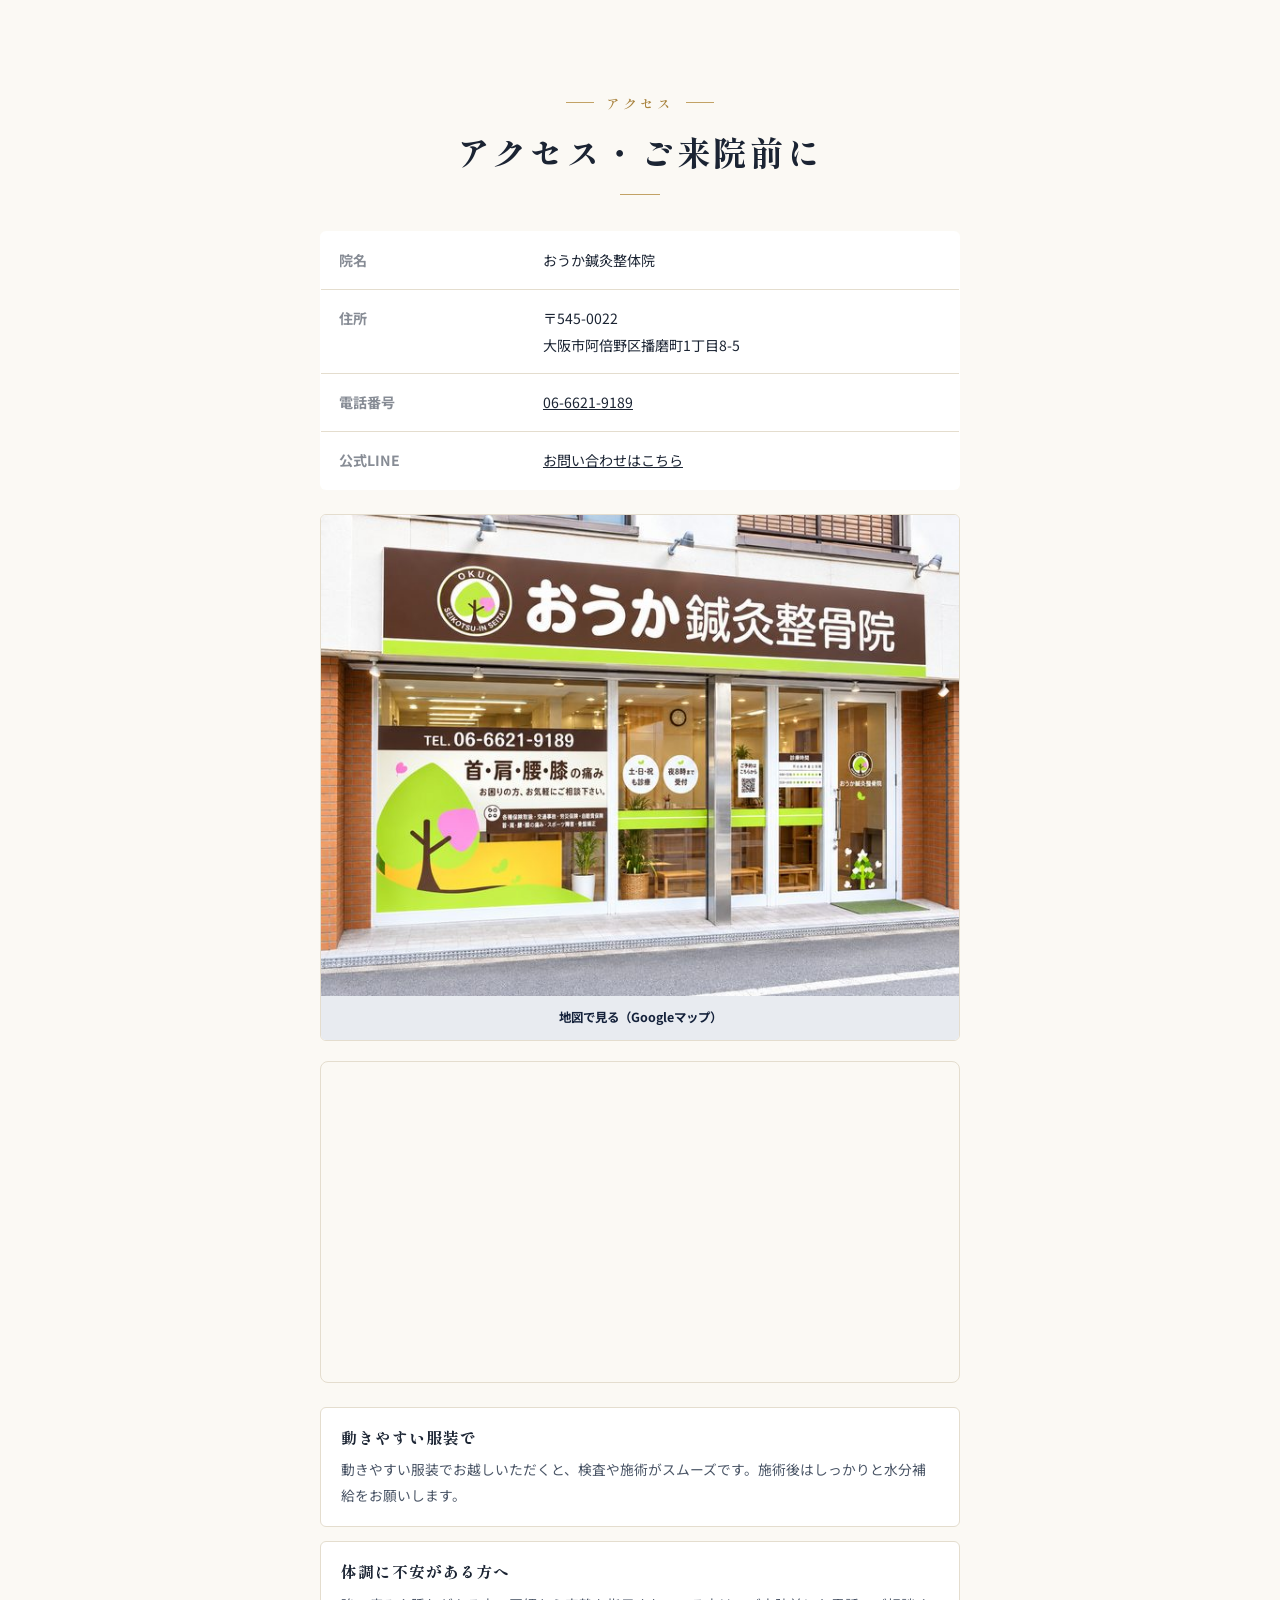
==== commit 14e44207: "症例の削除・初回の流れを院内写真に差し替え Co-Authored-By: Claude Opus 5.5 <noreply@anthropic.com>" ====
--- a/herunia/index.html
+++ b/herunia/index.html
@@ -476,7 +476,7 @@
 .visit-card p{font-size:.86rem;color:var(--ink-soft);}
 
 /* 初回の流れ：各ステップのイラスト */
-.step-item .step-img{display:block;width:100%;max-width:360px;aspect-ratio:3/2;object-fit:cover;height:auto;border-radius:var(--radius-m);margin:0 auto 6px;}
+.step-item .step-img{display:block;width:100%;max-width:360px;aspect-ratio:4/3;object-fit:cover;height:auto;border-radius:var(--radius-m);margin:0 auto 6px;}
 .step-illust{display:block;width:100%;max-width:320px;height:auto;margin:0 auto 20px;border-radius:var(--radius-l);}
 .feature-illust{display:block;width:100%;max-width:220px;height:auto;margin:4px auto 0;border-radius:var(--radius-l);}
 .reason-illust{display:block;width:100%;height:auto;border-radius:var(--radius-s);margin-bottom:4px;}
@@ -782,24 +782,25 @@
     </div>
     <div class="step-list step-list-4">
       <div class="step-item">
-        <img class="step-img" src="../images/counseling.webp" width="1254" height="1254" loading="lazy" alt="">
+        <img class="step-img" src="../images/step-counseling.webp" width="800" height="600" loading="lazy" alt="カウンセリングの様子。院長が患者さんのお話を伺っている">
         <span class="step-num">01</span>
         <h3>カウンセリング</h3>
         <p>いつから、どんな場面でつらいのか、お困りのことやご希望を伺います。うまく言葉にできなくても大丈夫です。</p>
       </div>
       <div class="step-item">
+        <img class="step-img" src="../images/step-check.webp" width="800" height="600" loading="lazy" alt="姿勢チェックの様子。立った姿勢をタブレットで撮影して確認している">
         <span class="step-num">02</span>
         <h3>チェック</h3>
         <p>姿勢や骨格・筋肉のつながりを一緒に確認し、今の状態を分かりやすくお伝えします。</p>
       </div>
       <div class="step-item">
-        <img class="step-img" src="../images/step-treatment.webp" width="1536" height="1024" loading="lazy" alt="">
+        <img class="step-img" src="../images/step-treatment-photo.webp" width="800" height="600" loading="lazy" alt="施術の様子。うつぶせの患者さんの背中に院長が手を当てている">
         <span class="step-num">03</span>
         <h3>施術</h3>
         <p>お体の状態に合わせて、鍼灸・手技・矯正を組み合わせます。痛みや不安があれば、その場でお伝えください。</p>
       </div>
       <div class="step-item">
-        <img class="step-img" src="../images/step-advice.webp" width="1254" height="1254" loading="lazy" alt="">
+        <img class="step-img" src="../images/step-advice-photo.webp" width="800" height="600" loading="lazy" alt="アドバイスの様子。姿勢の写真を見せながら説明している">
         <span class="step-num">04</span>
         <h3>アドバイス</h3>
         <p>施術前後の変化を一緒に確かめ、ご自宅でできるケアをお伝えします。</p>
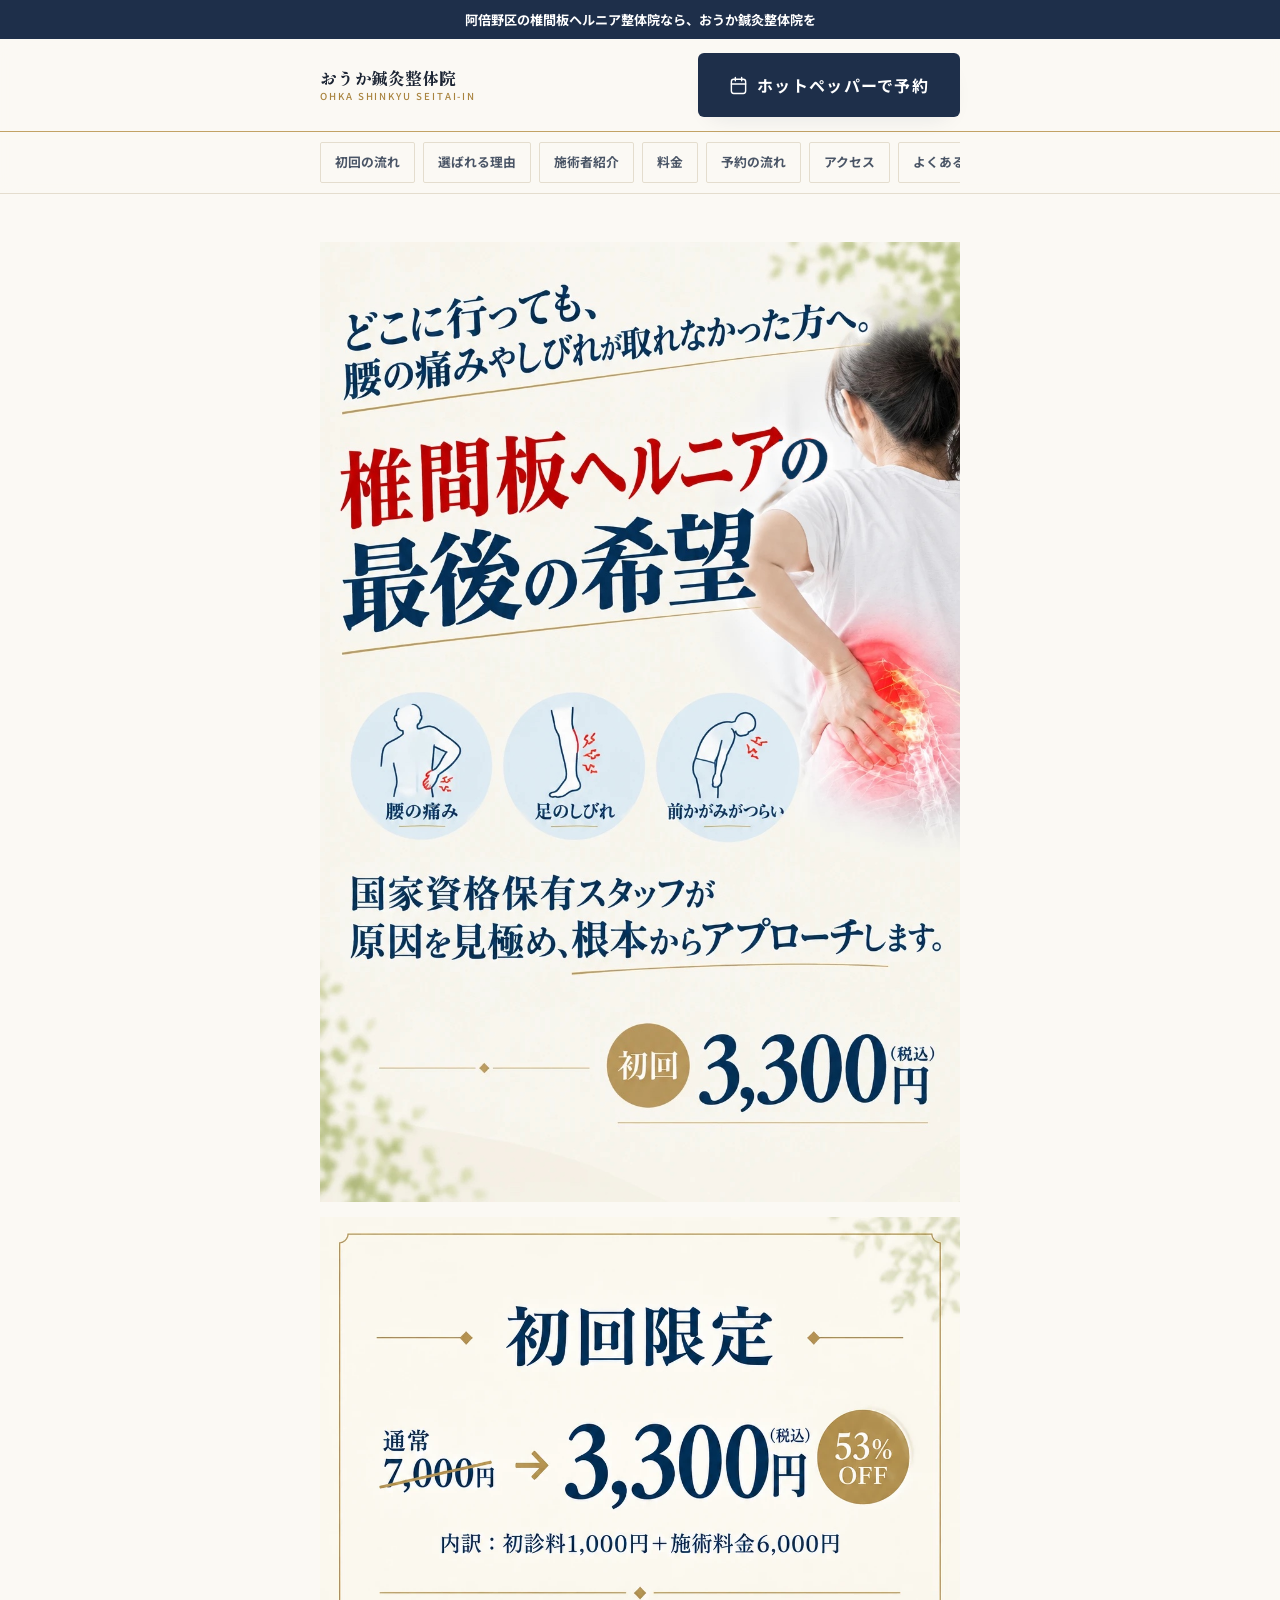
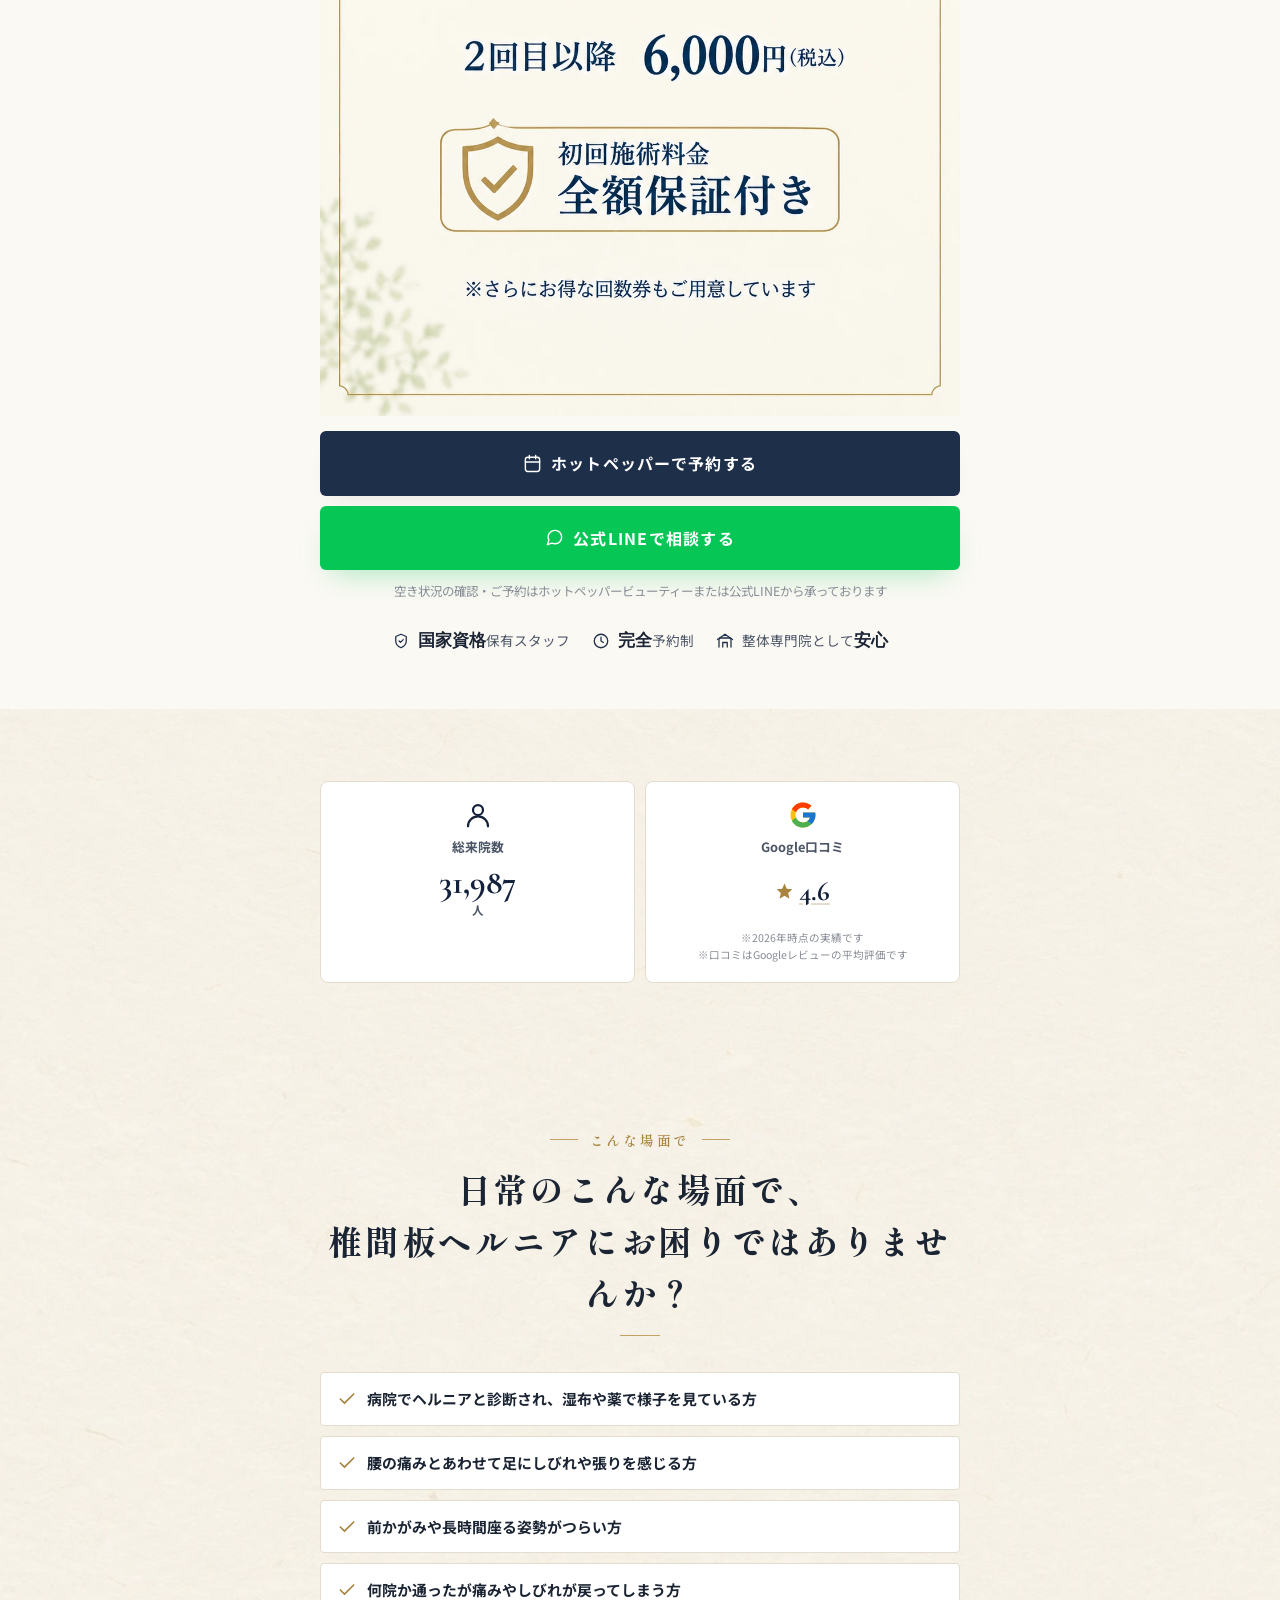
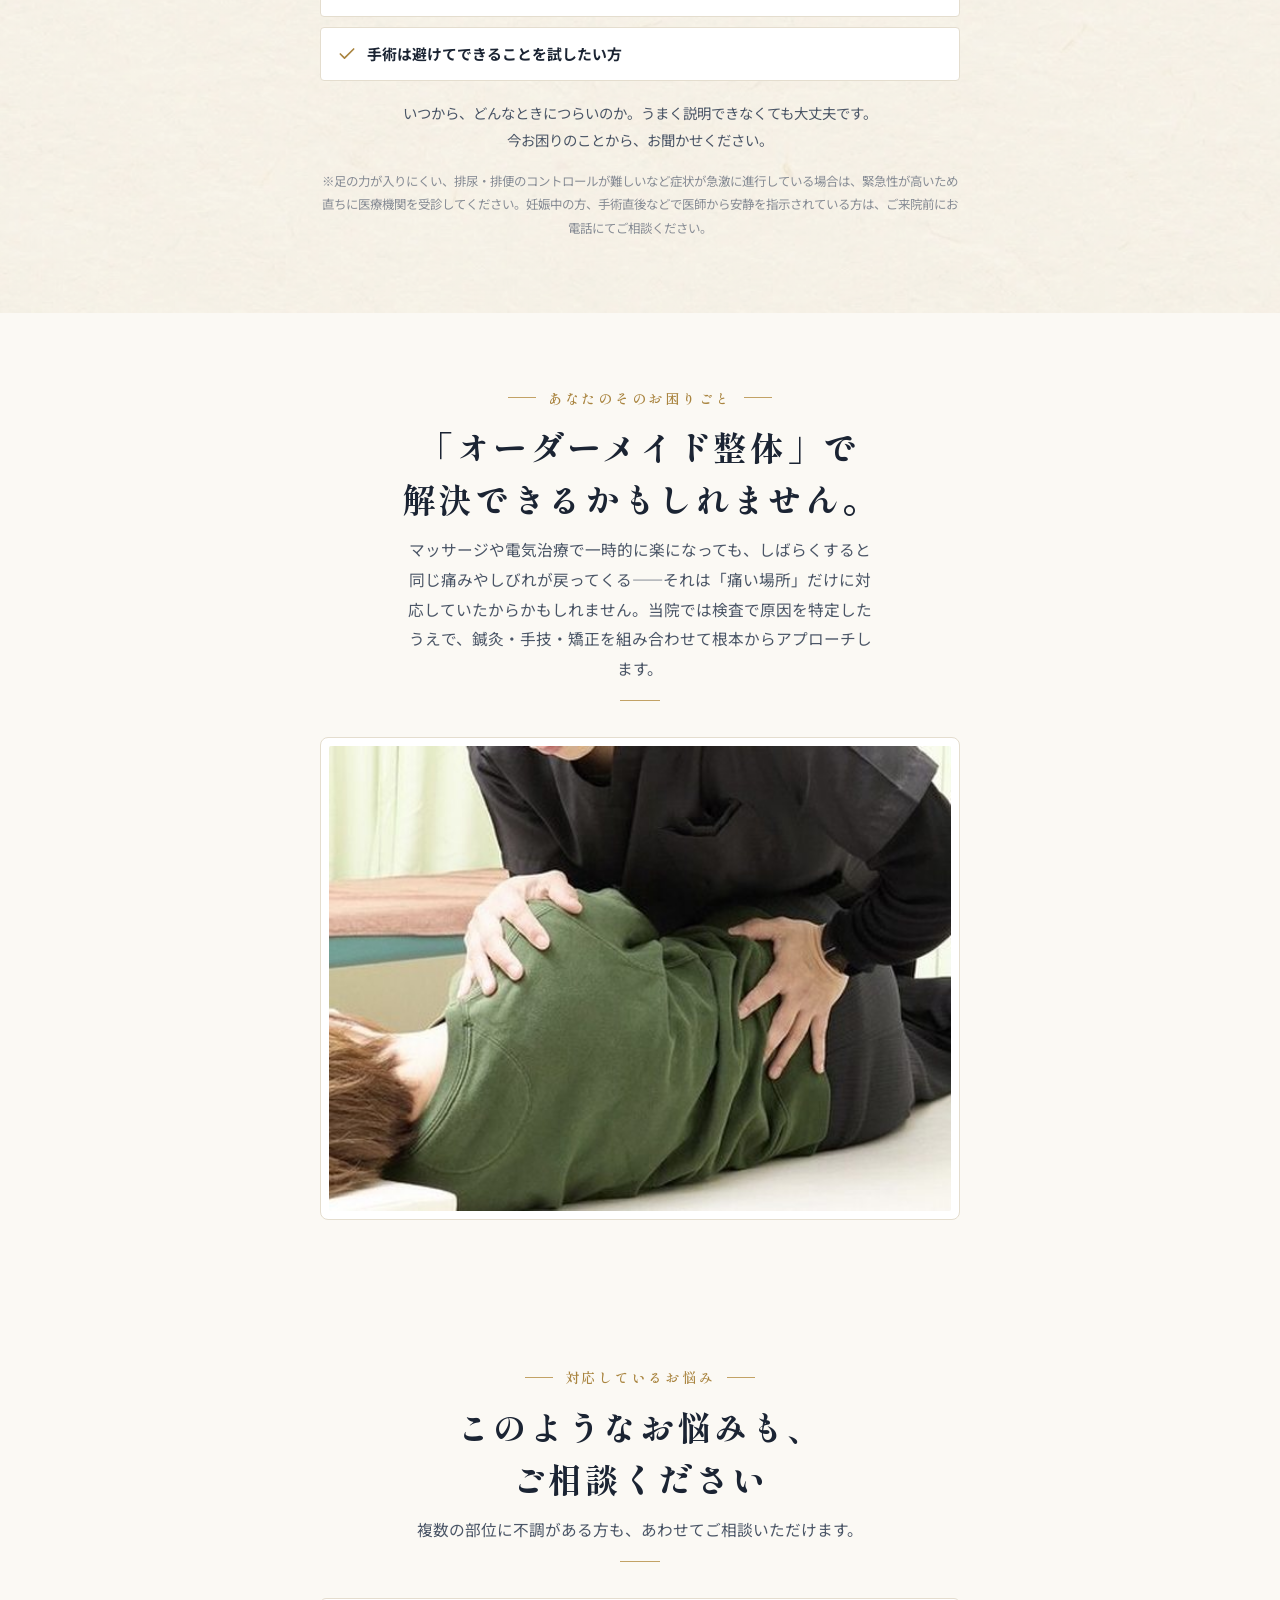
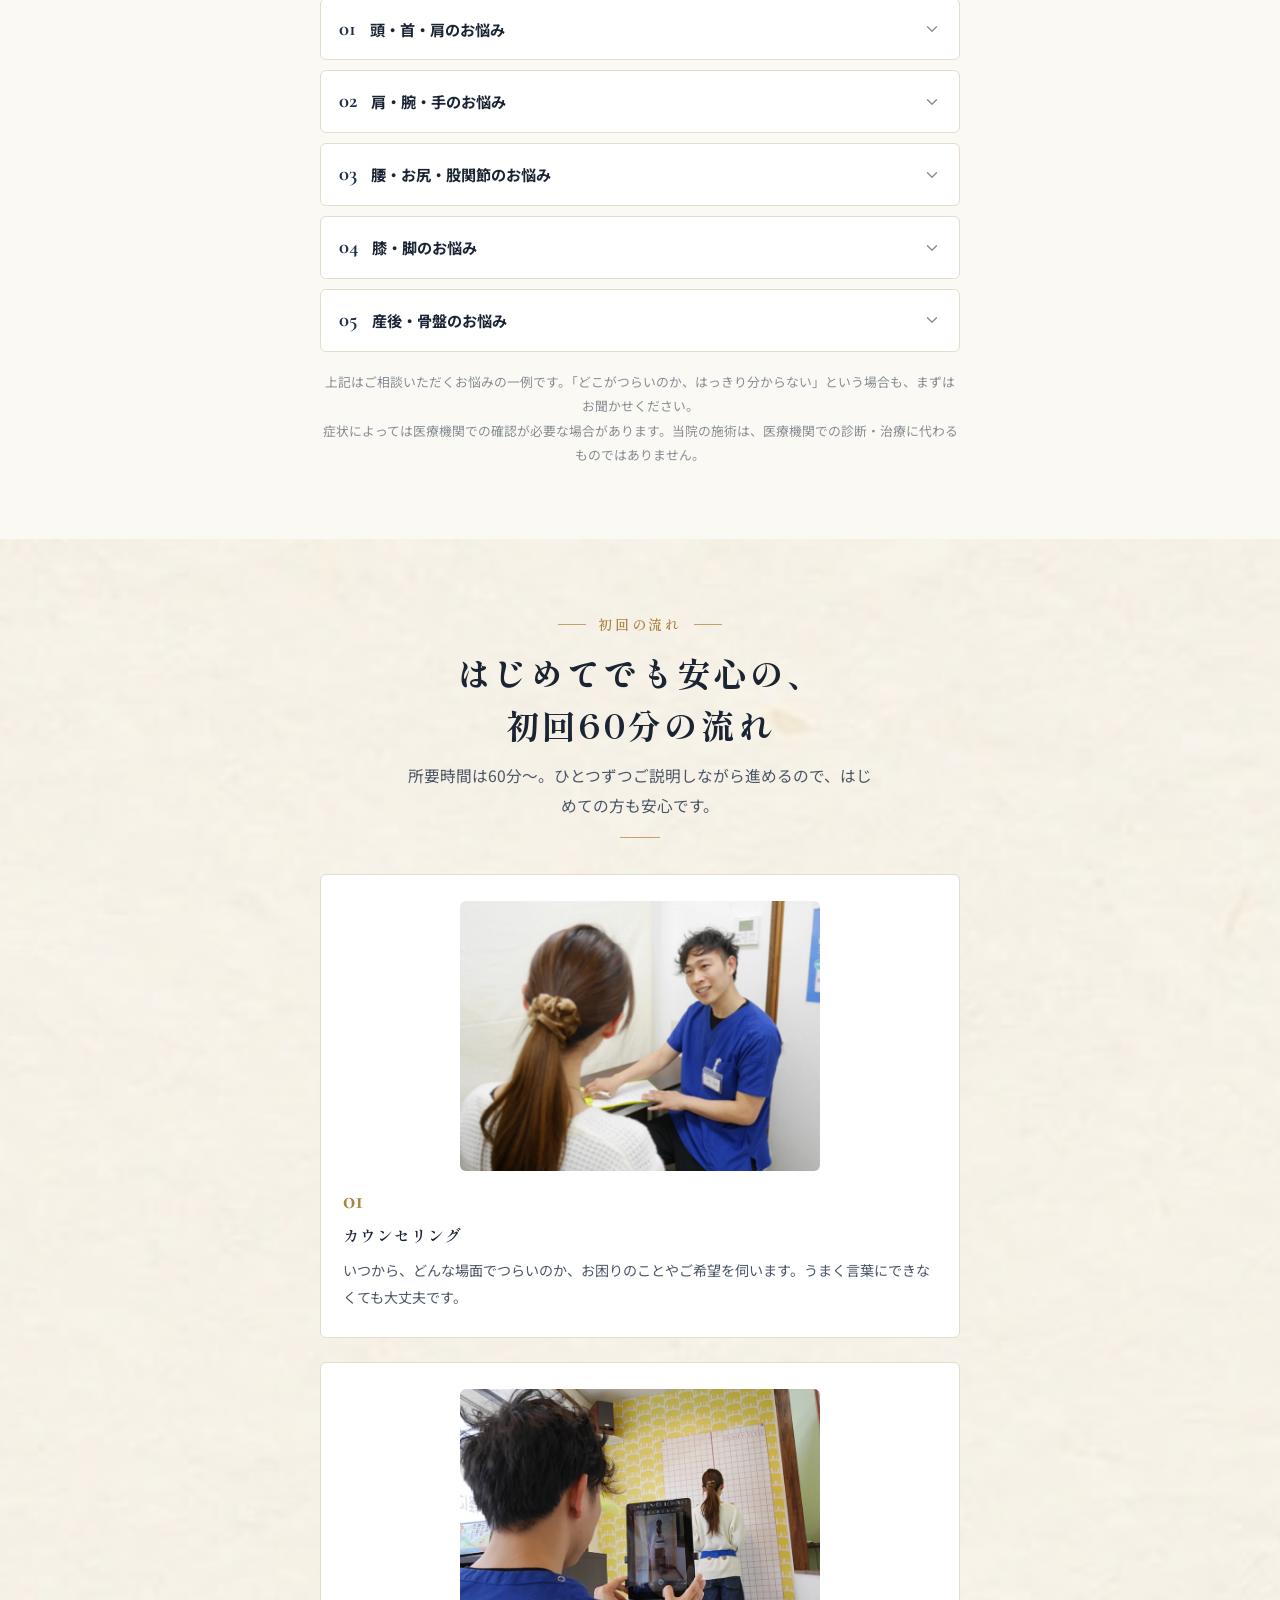
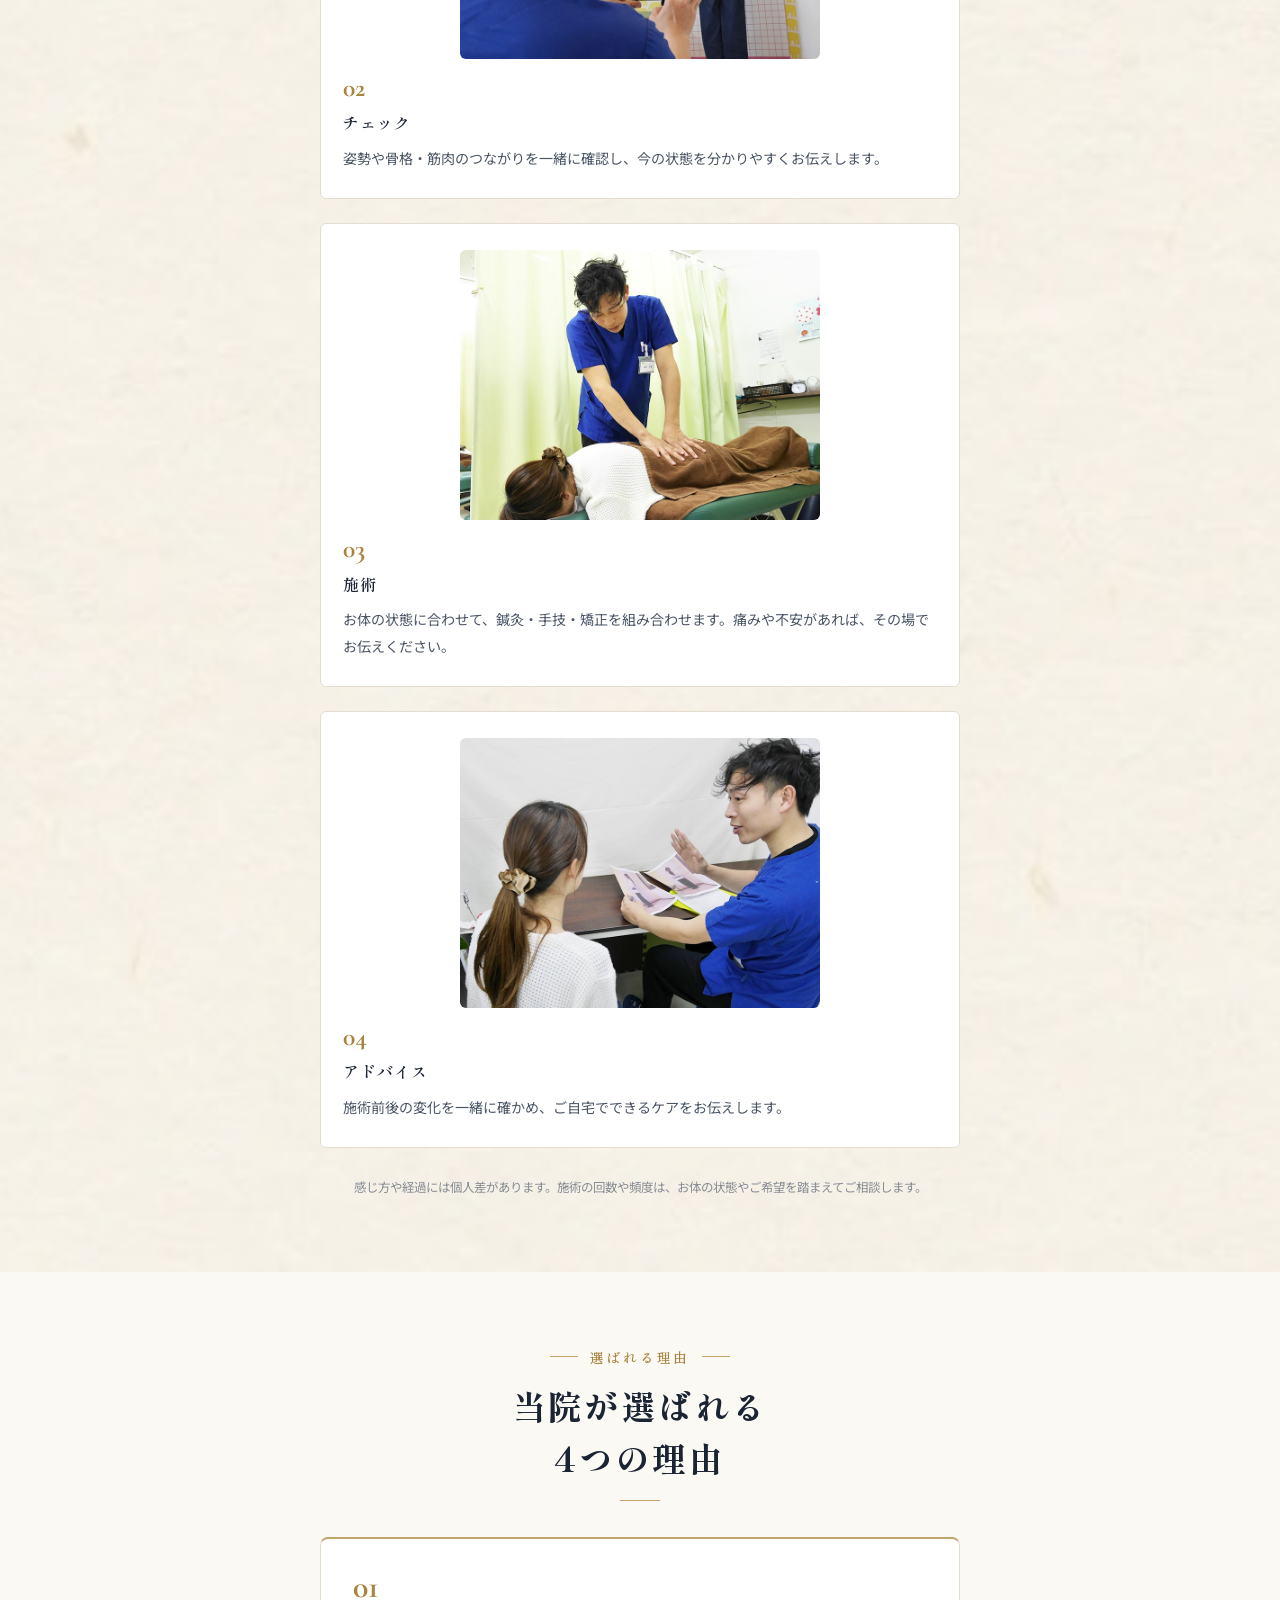
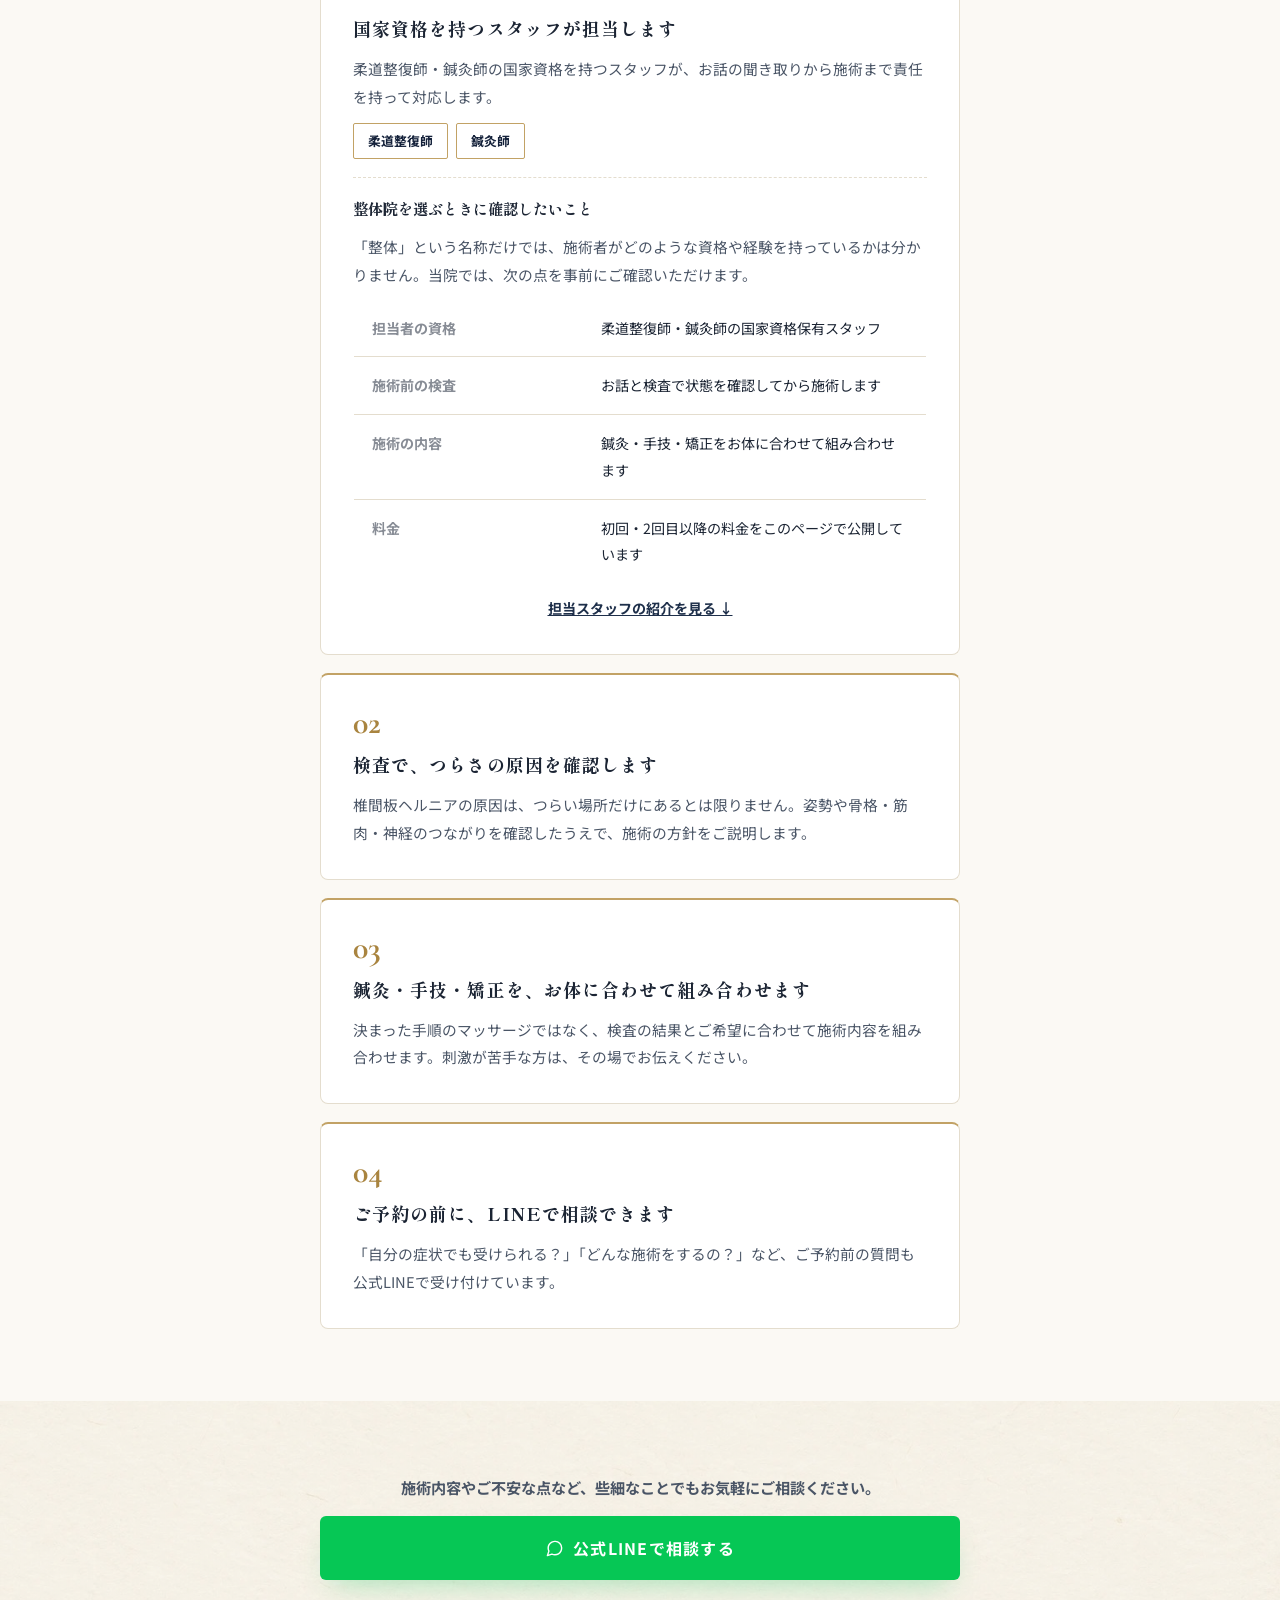
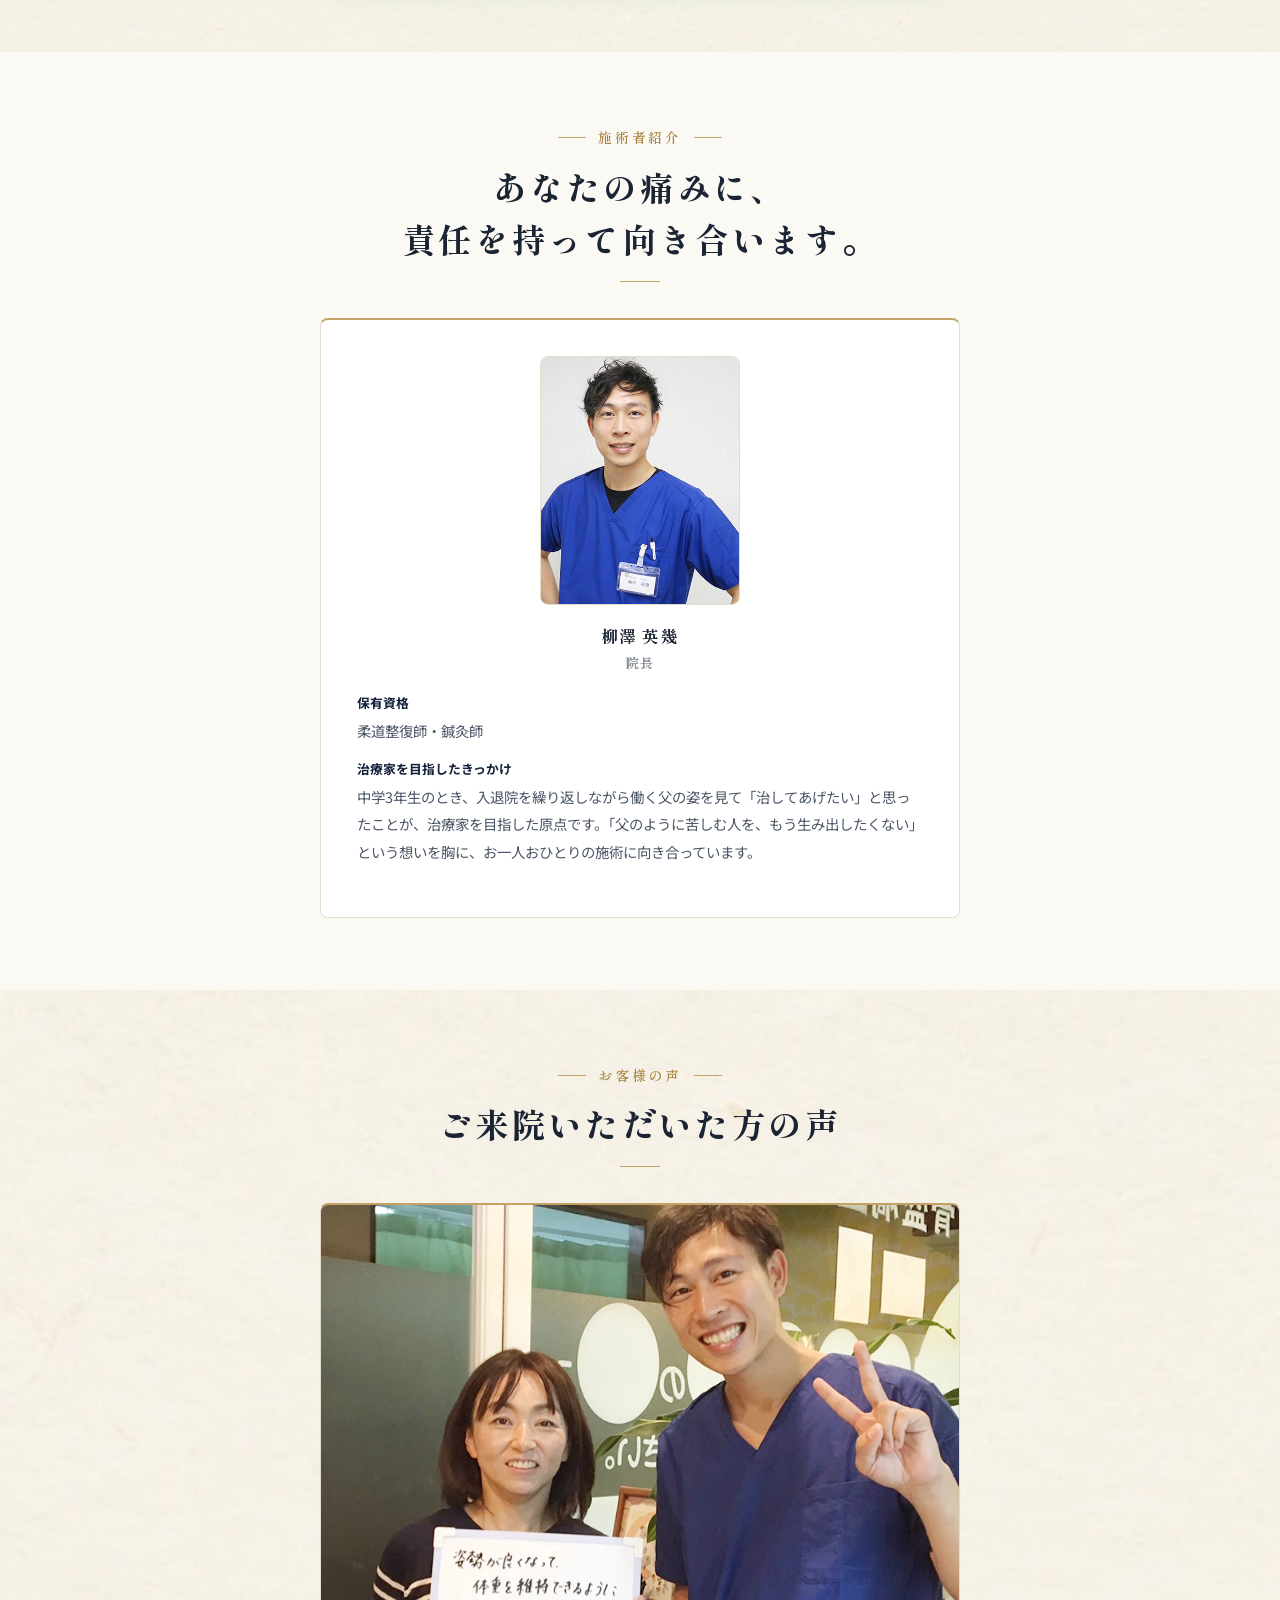
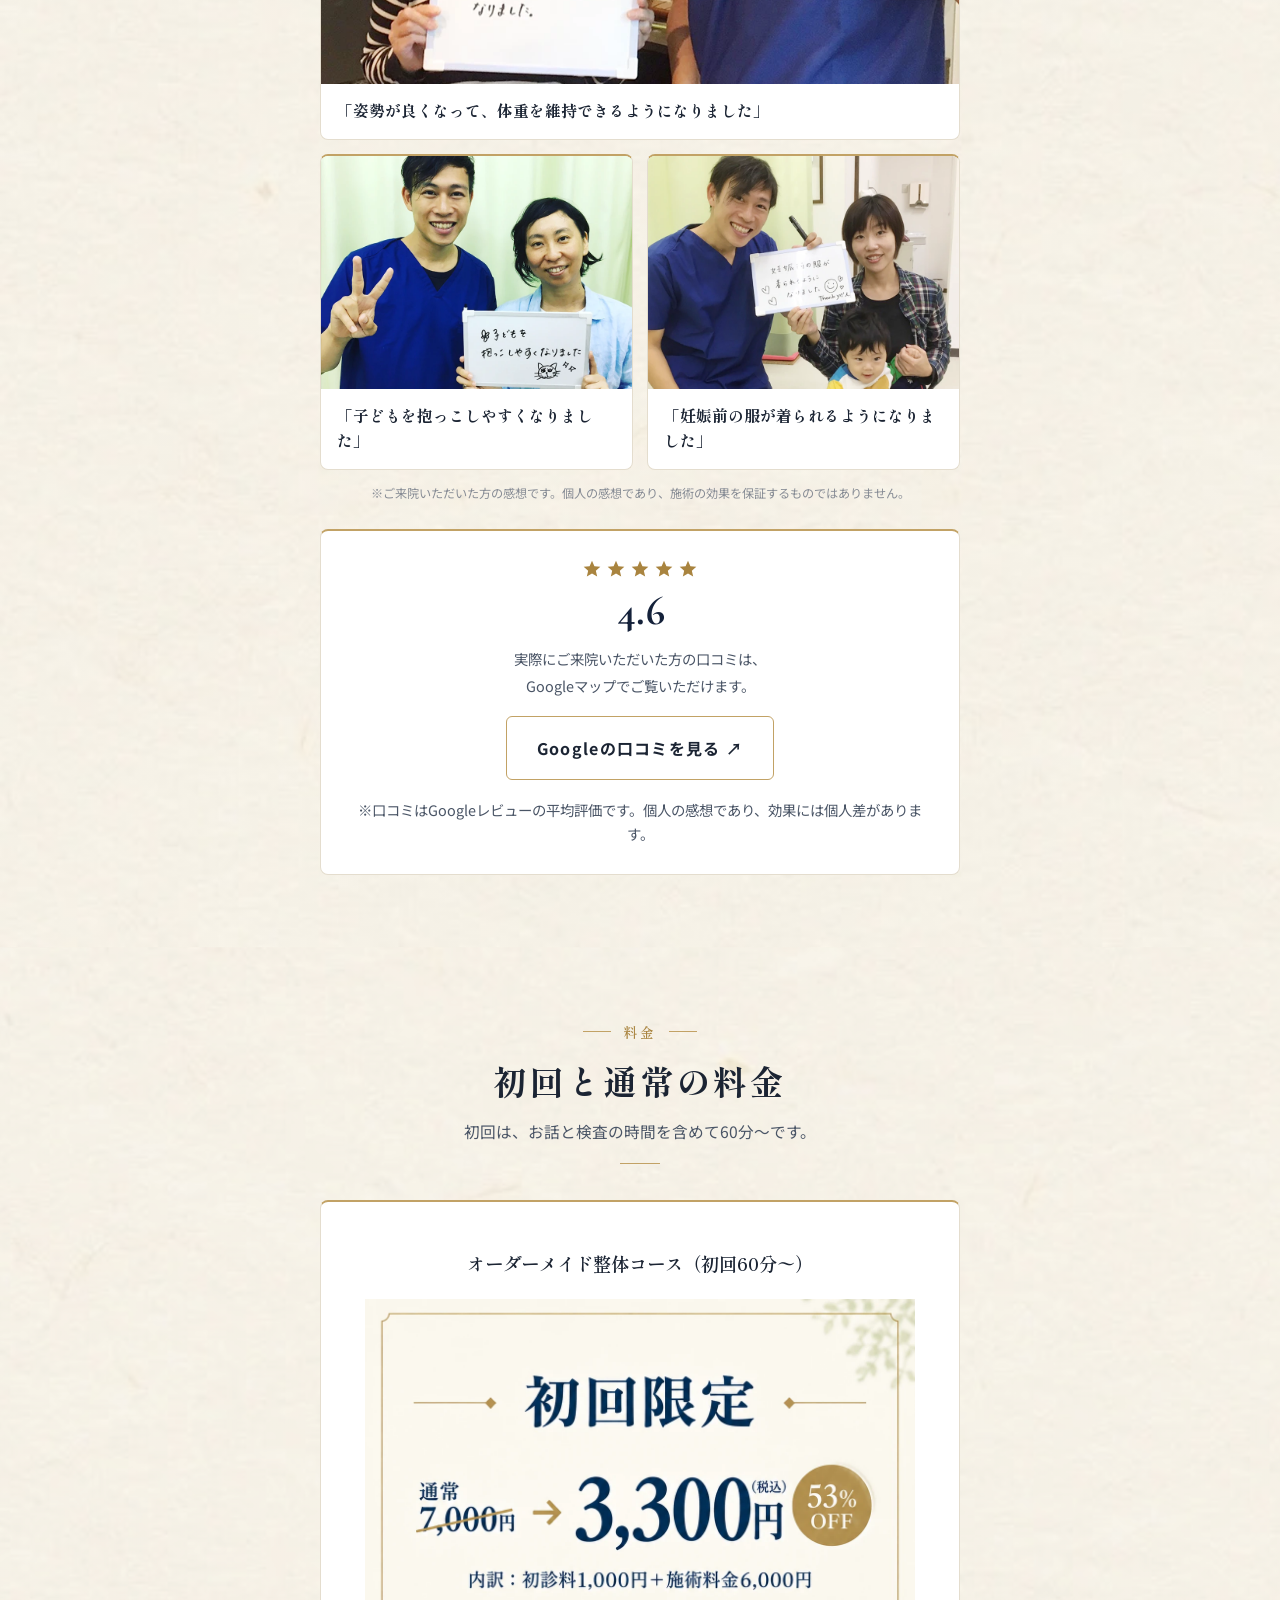
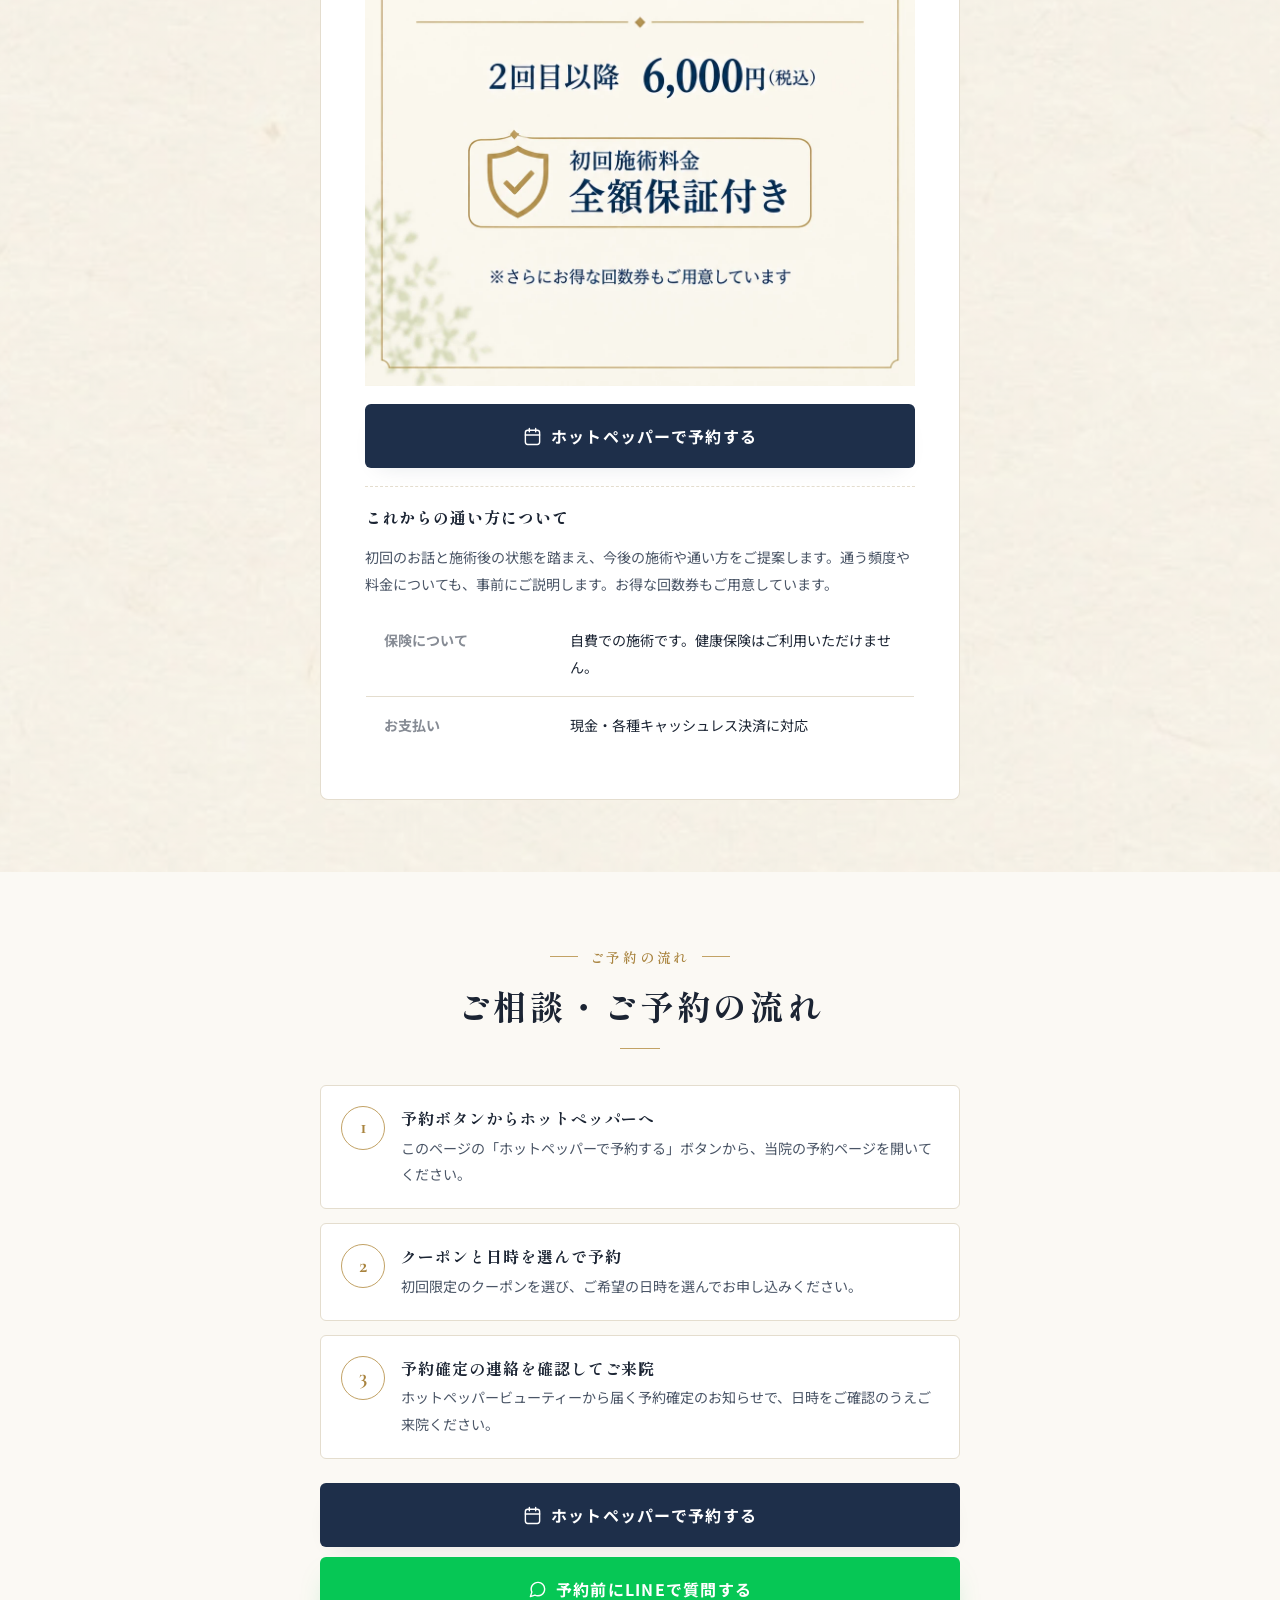
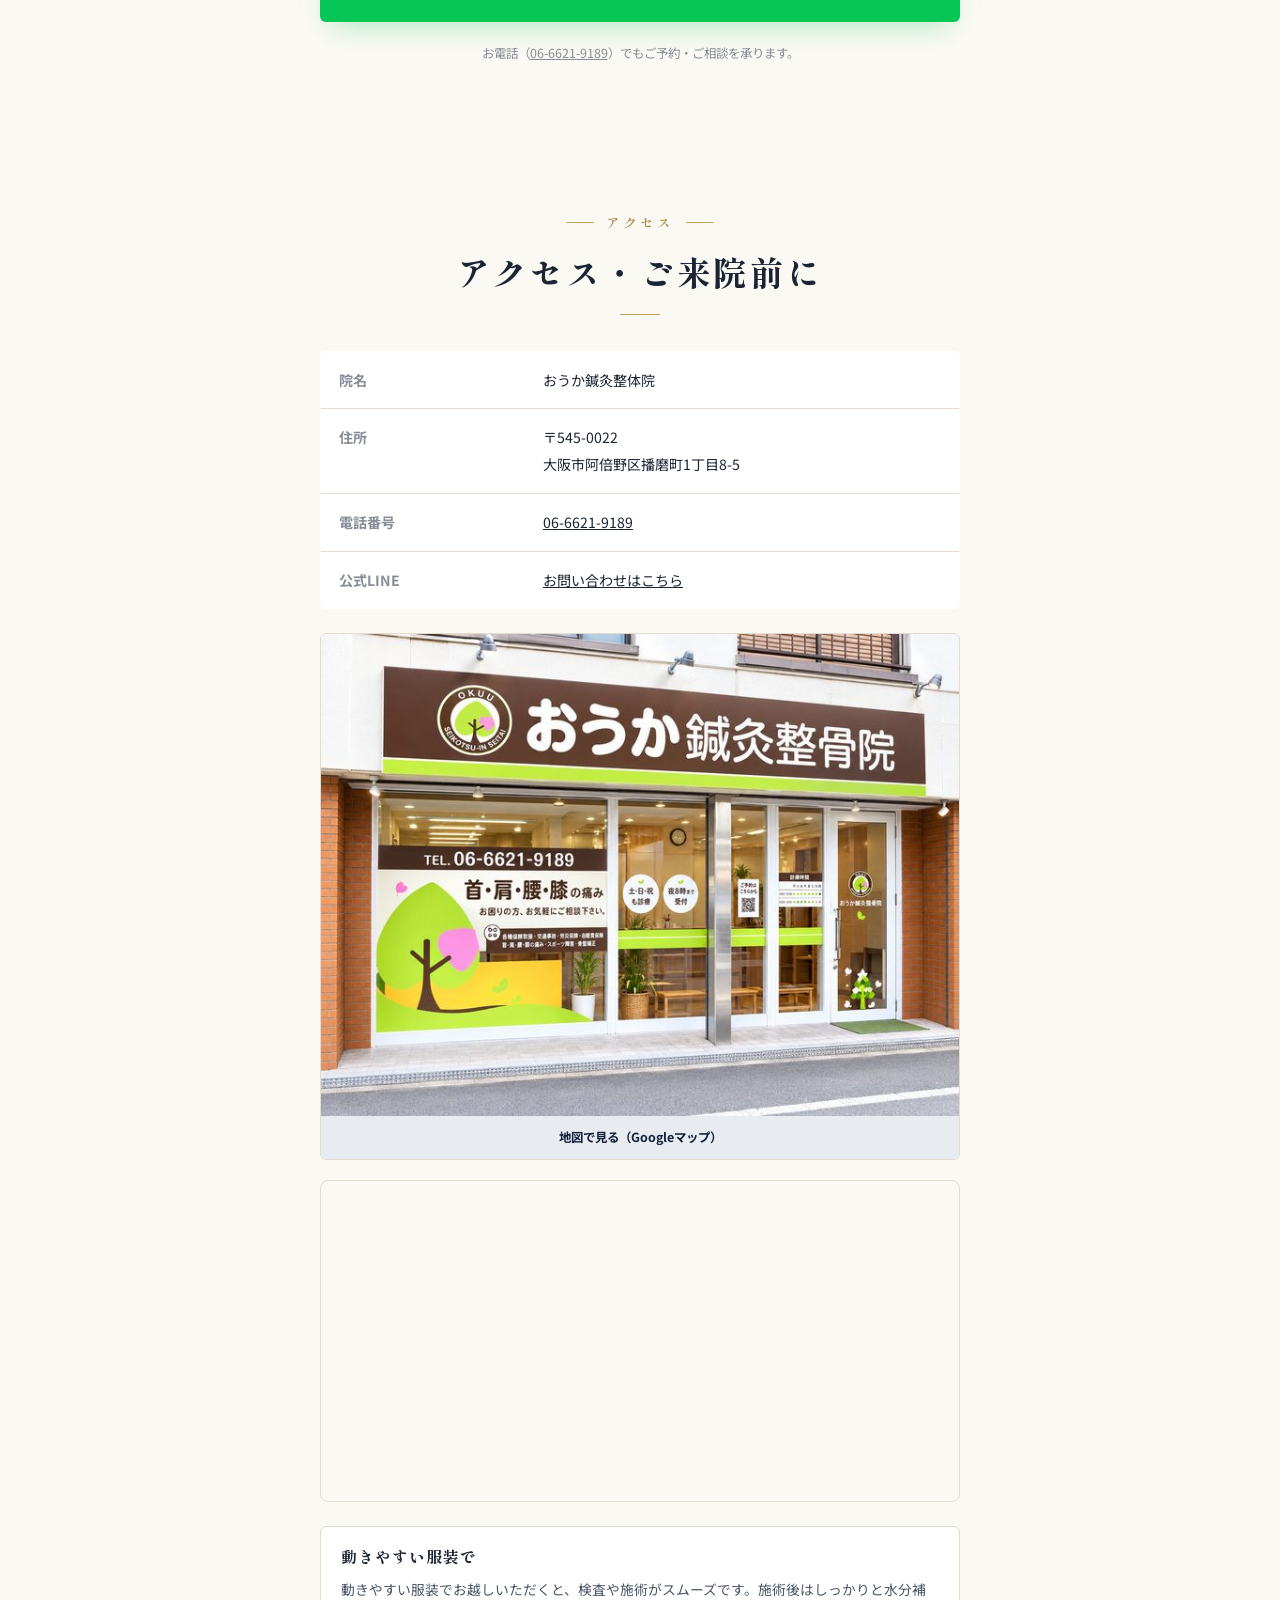
==== commit d9c9d9b8: "ヒーロー画像（症状10ページ）・料金画像・イラスト追加などを反映 Co-Authored-By: Claude Opus 5.5 <noreply@anthropic.com>" ====
--- a/herunia/index.html
+++ b/herunia/index.html
@@ -480,12 +480,15 @@
 .step-illust{display:block;width:100%;max-width:320px;height:auto;margin:0 auto 20px;border-radius:var(--radius-l);}
 .feature-illust{display:block;width:100%;max-width:220px;height:auto;margin:4px auto 0;border-radius:var(--radius-l);}
 .reason-illust{display:block;width:100%;height:auto;border-radius:var(--radius-s);margin-bottom:4px;}
+.hero-copy-img{width:100%;max-width:480px;height:auto;display:block;margin:0 auto;}
+.visually-hidden{position:absolute;width:1px;height:1px;padding:0;margin:-1px;overflow:hidden;clip:rect(0 0 0 0);white-space:nowrap;border:0;}
+.price-img{width:100%;max-width:420px;height:auto;display:block;margin:0 auto;}
 /* ---------- PC表示の横幅を640pxにそろえる（スマホ表示は変更なし） ---------- */
 @media (min-width:700px){
   :root{--col:640px;}
   main .wrap,.hero .wrap,.site-header .wrap,.mini-nav .wrap{max-width:var(--col);padding-inline:0;}
   main > section > :not(.wrap){max-width:var(--col);margin-inline:auto;}
-  .hero-alert,.symptom-visual,.hero-photo-wrap,.price-tiers,.hero-cta,
+  .price-img,.hero-copy-img,.hero-alert,.symptom-visual,.hero-photo-wrap,.price-tiers,.hero-cta,
   .stats-row,.check-list,.concern-close,.table-note,.section-photo,
   .reason-photo,.reason-grid,.concern-grid,.who-grid,.compare-list,.step-list,.effect-grid,.case-grid,.table-wrap,
   .area-list,.area-note,.feature-list,.staff-card,.voice-box,.price-block,.flow-list,.flow-cta,
@@ -618,49 +621,10 @@
 <section class="hero">
     <div class="wrap">
 
-      <p class="hero-alert">椎間板ヘルニアでお困りの方、諦めていませんか？</p>
-
-      <div class="symptom-visual">
-        <div class="symptom-photo"><img src="[data-uri]" alt="椎間板ヘルニアのイメージ" loading="lazy"></div>
-      </div>
-
-      <div class="hero-badge"><span class="pct">53%OFF</span>初回¥3,300でご案内</div>
-      <p class="hero-eyebrow-line">どこに行っても、腰の痛みやしびれが取れなかった方へ。</p>
-      <h1><em>椎間板ヘルニア</em>の<br>最後の希望。</h1>
-      <p class="lead">病院でヘルニアと診断されたが、腰の痛みや足のしびれが続いている――国家資格保有スタッフが<strong class="hl">原因を見極め、根本からアプローチ</strong>します。</p>
-
-      <div class="hero-photo-wrap">
-        <img src="[data-uri]" alt="おうか鍼灸整体院での施術の様子" class="hero-photo">
-        <div class="photo-badge">
-          <span class="tag">他院で改善しなかった椎間板ヘルニアに特化</span>
-          <span class="name">おうか鍼灸整体院</span>
-          <span class="role">院長　柳澤 英幾</span>
-        </div>
-      </div>
-
-      <div class="price-tiers">
-        <div class="price-tier featured">
-          <span class="tier-label">初回</span>
-          <div class="tier-price-row">
-            <span class="tier-before">¥7,000</span>
-            <svg class="tier-arrow" viewBox="0 0 24 24" fill="none" stroke="currentColor" stroke-width="2.4" stroke-linecap="round" stroke-linejoin="round"><path d="M5 12h14M13 6l6 6-6 6"/></svg>
-            <span class="tier-after">¥3,300</span><span class="tier-unit">（税込）</span>
-            <span class="tier-off">53%OFF</span>
-          </div>
-          <span class="tier-note">内訳：初診料1,000円＋施術料金6,000円</span>
-        </div>
-        <div class="price-tier">
-          <span class="tier-label">2回目以降</span>
-          <div class="tier-price-row">
-            <span class="tier-after">¥6,000</span><span class="tier-unit">（税込）</span>
-          </div>
-        </div>
-      </div>
-      <p class="price-guarantee">
-        <svg viewBox="0 0 24 24" fill="none" stroke="currentColor" stroke-width="2" stroke-linecap="round" stroke-linejoin="round"><path d="M12 3l7 3v6c0 4.5-3 7.5-7 9-4-1.5-7-4.5-7-9V6l7-3Z"/><path d="M9.5 12l1.8 1.8L15 10"/></svg>
-        初回施術料金 全額保証付き
-      </p>
-      <p class="cta-note" style="margin-top:-6px;">※さらにお得な回数券もご用意しています</p>
+      <h1 class="visually-hidden">椎間板ヘルニアの最後の希望。</h1>
+      <img src="hero-copy.jpg" class="hero-copy-img" width="1024" height="1536" fetchpriority="high" alt="どこに行っても、腰の痛みやしびれが取れなかった方へ。椎間板ヘルニアの最後の希望。腰の痛み・足のしびれ・前かがみがつらい。国家資格保有スタッフが原因を見極め、根本からアプローチします。初回3,300円（税込）。">
+
+      <img src="../images/price-offer.webp" class="price-img" width="1122" height="1402" alt="初回限定 通常7,000円→3,300円（税込）53%OFF。内訳：初診料1,000円＋施術料金6,000円。2回目以降6,000円（税込）。初回施術料金 全額保証付き。※さらにお得な回数券もご用意しています。">
 
       <div class="hero-cta">
         <a href="https://beauty.hotpepper.jp/kr/slnH000785185/coupon/" class="btn btn-primary btn-wide js-reserve">
@@ -848,7 +812,6 @@
         <span class="feature-num">04</span>
         <h3>ご予約の前に、LINEで相談できます</h3>
         <p>「自分の症状でも受けられる？」「どんな施術をするの？」など、ご予約前の質問も公式LINEで受け付けています。</p>
-        <img class="feature-illust" src="../images/line-consult.webp" width="1254" height="1254" loading="lazy" alt="">
       </div>
     </div>
     </div>
@@ -925,28 +888,7 @@
     </div>
     <div class="price-block">
       <span class="menu-name">オーダーメイド整体コース（初回60分〜）</span>
-      <div class="price-tiers">
-        <div class="price-tier featured">
-          <span class="tier-label">初回</span>
-          <div class="tier-price-row">
-            <span class="tier-before">¥7,000</span>
-            <svg class="tier-arrow" viewBox="0 0 24 24" fill="none" stroke="currentColor" stroke-width="2.4" stroke-linecap="round" stroke-linejoin="round"><path d="M5 12h14M13 6l6 6-6 6"/></svg>
-            <span class="tier-after">¥3,300</span><span class="tier-unit">（税込）</span>
-            <span class="tier-off">53%OFF</span>
-          </div>
-          <span class="tier-note">内訳：初診料1,000円＋施術料金6,000円</span>
-        </div>
-        <div class="price-tier">
-          <span class="tier-label">2回目以降</span>
-          <div class="tier-price-row">
-            <span class="tier-after">¥6,000</span><span class="tier-unit">（税込）</span>
-          </div>
-        </div>
-      </div>
-      <p class="price-guarantee">
-        <svg viewBox="0 0 24 24" fill="none" stroke="currentColor" stroke-width="2" stroke-linecap="round" stroke-linejoin="round"><path d="M12 3l7 3v6c0 4.5-3 7.5-7 9-4-1.5-7-4.5-7-9V6l7-3Z"/><path d="M9.5 12l1.8 1.8L15 10"/></svg>
-        初回施術料金 全額保証付き
-      </p>
+      <img src="../images/price-offer.webp" class="price-img" width="1122" height="1402" loading="lazy" alt="初回限定 通常7,000円→3,300円（税込）53%OFF。内訳：初診料1,000円＋施術料金6,000円。2回目以降6,000円（税込）。初回施術料金 全額保証付き。※さらにお得な回数券もご用意しています。">
       <a href="https://beauty.hotpepper.jp/kr/slnH000785185/coupon/" class="btn btn-primary btn-wide js-reserve">
         <svg viewBox="0 0 24 24" fill="none" stroke="currentColor" stroke-width="1.8" stroke-linecap="round" stroke-linejoin="round"><rect x="3" y="4" width="18" height="18" rx="3"/><path d="M16 2v4M8 2v4M3 10h18"/></svg>
         ホットペッパーで予約する
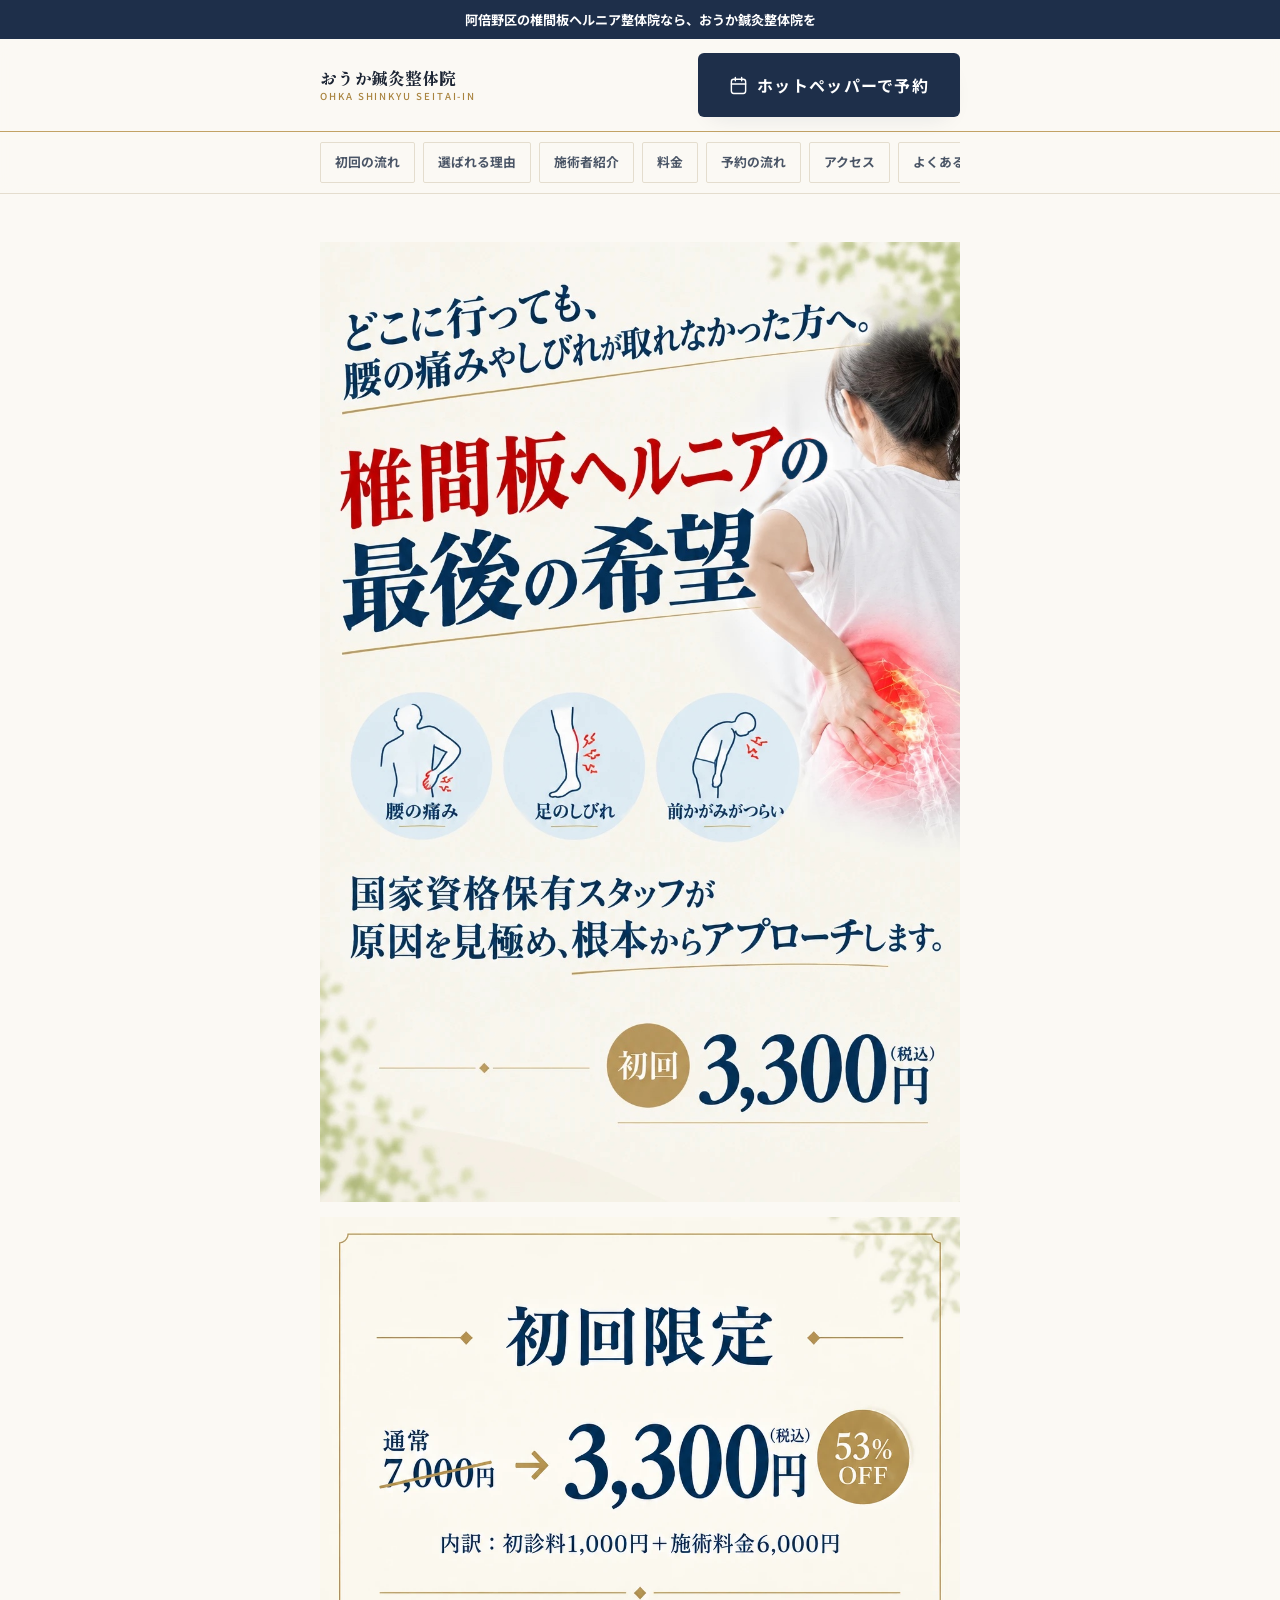
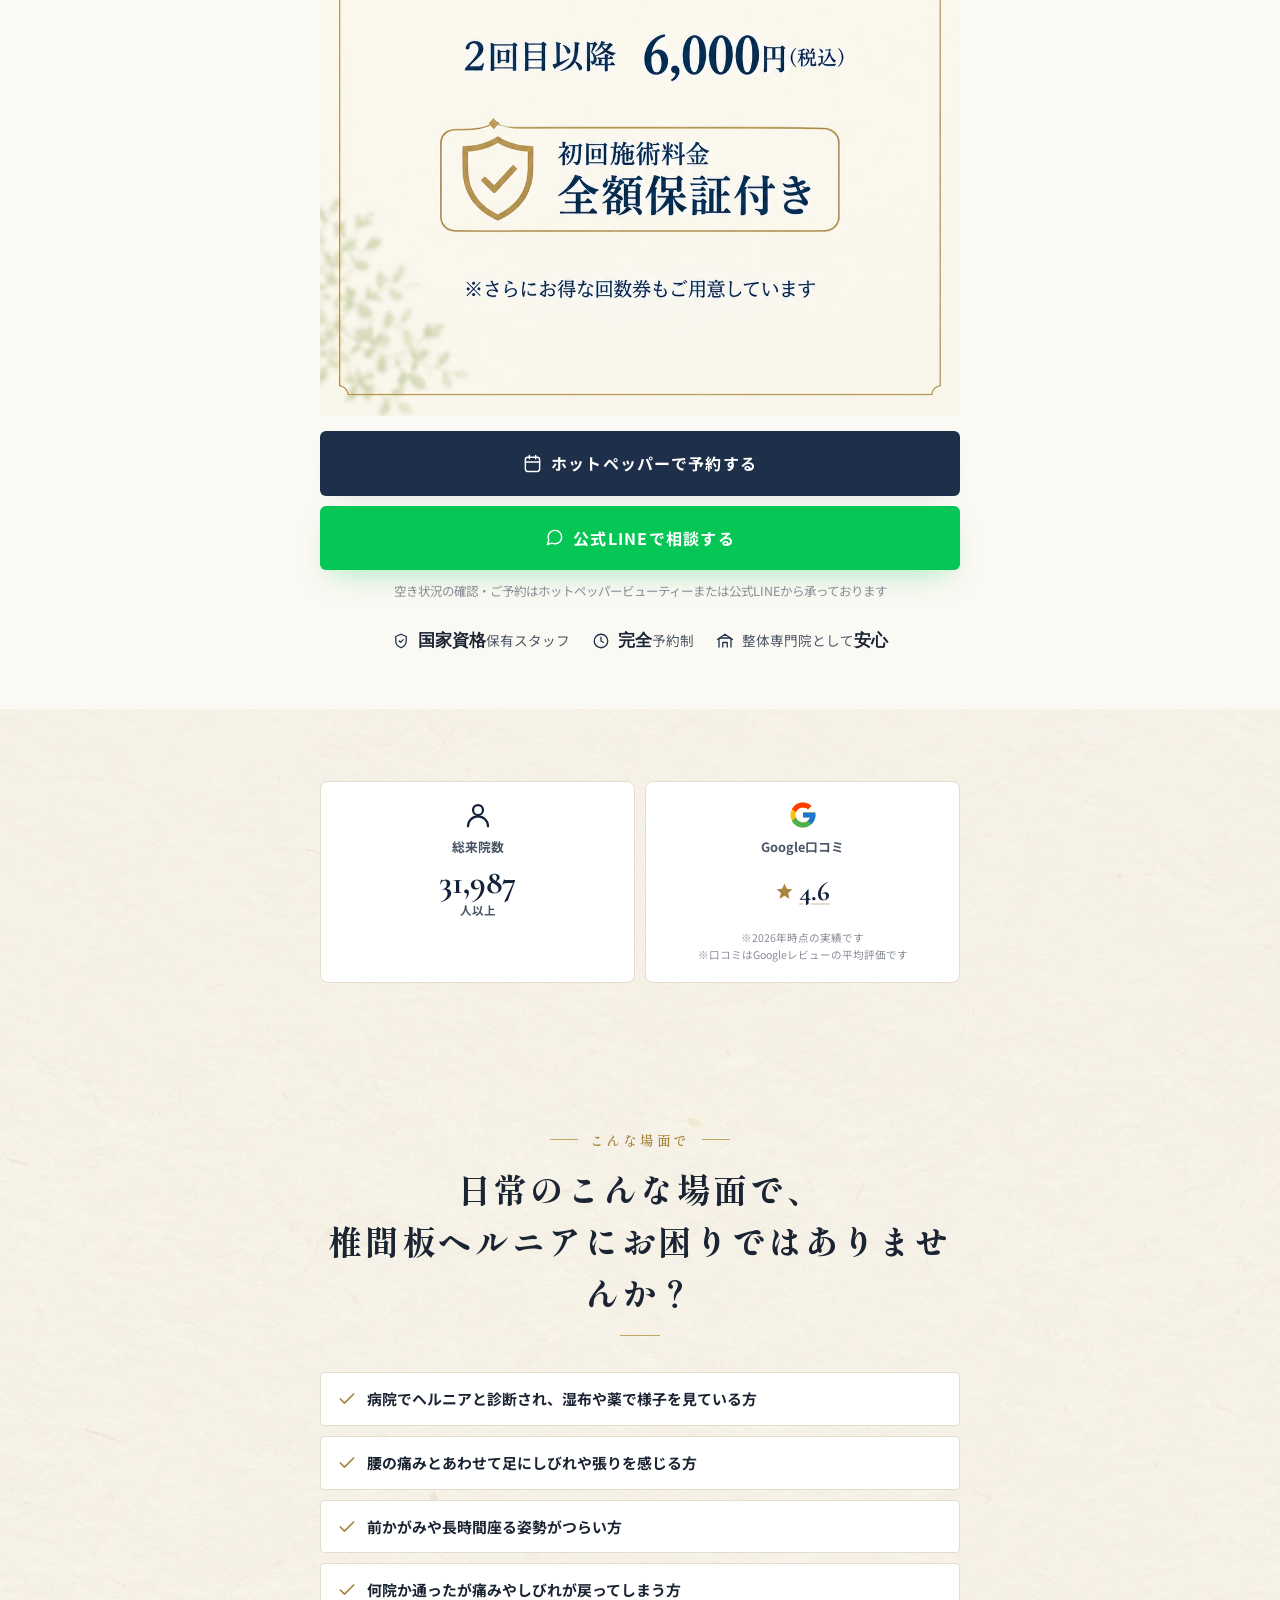
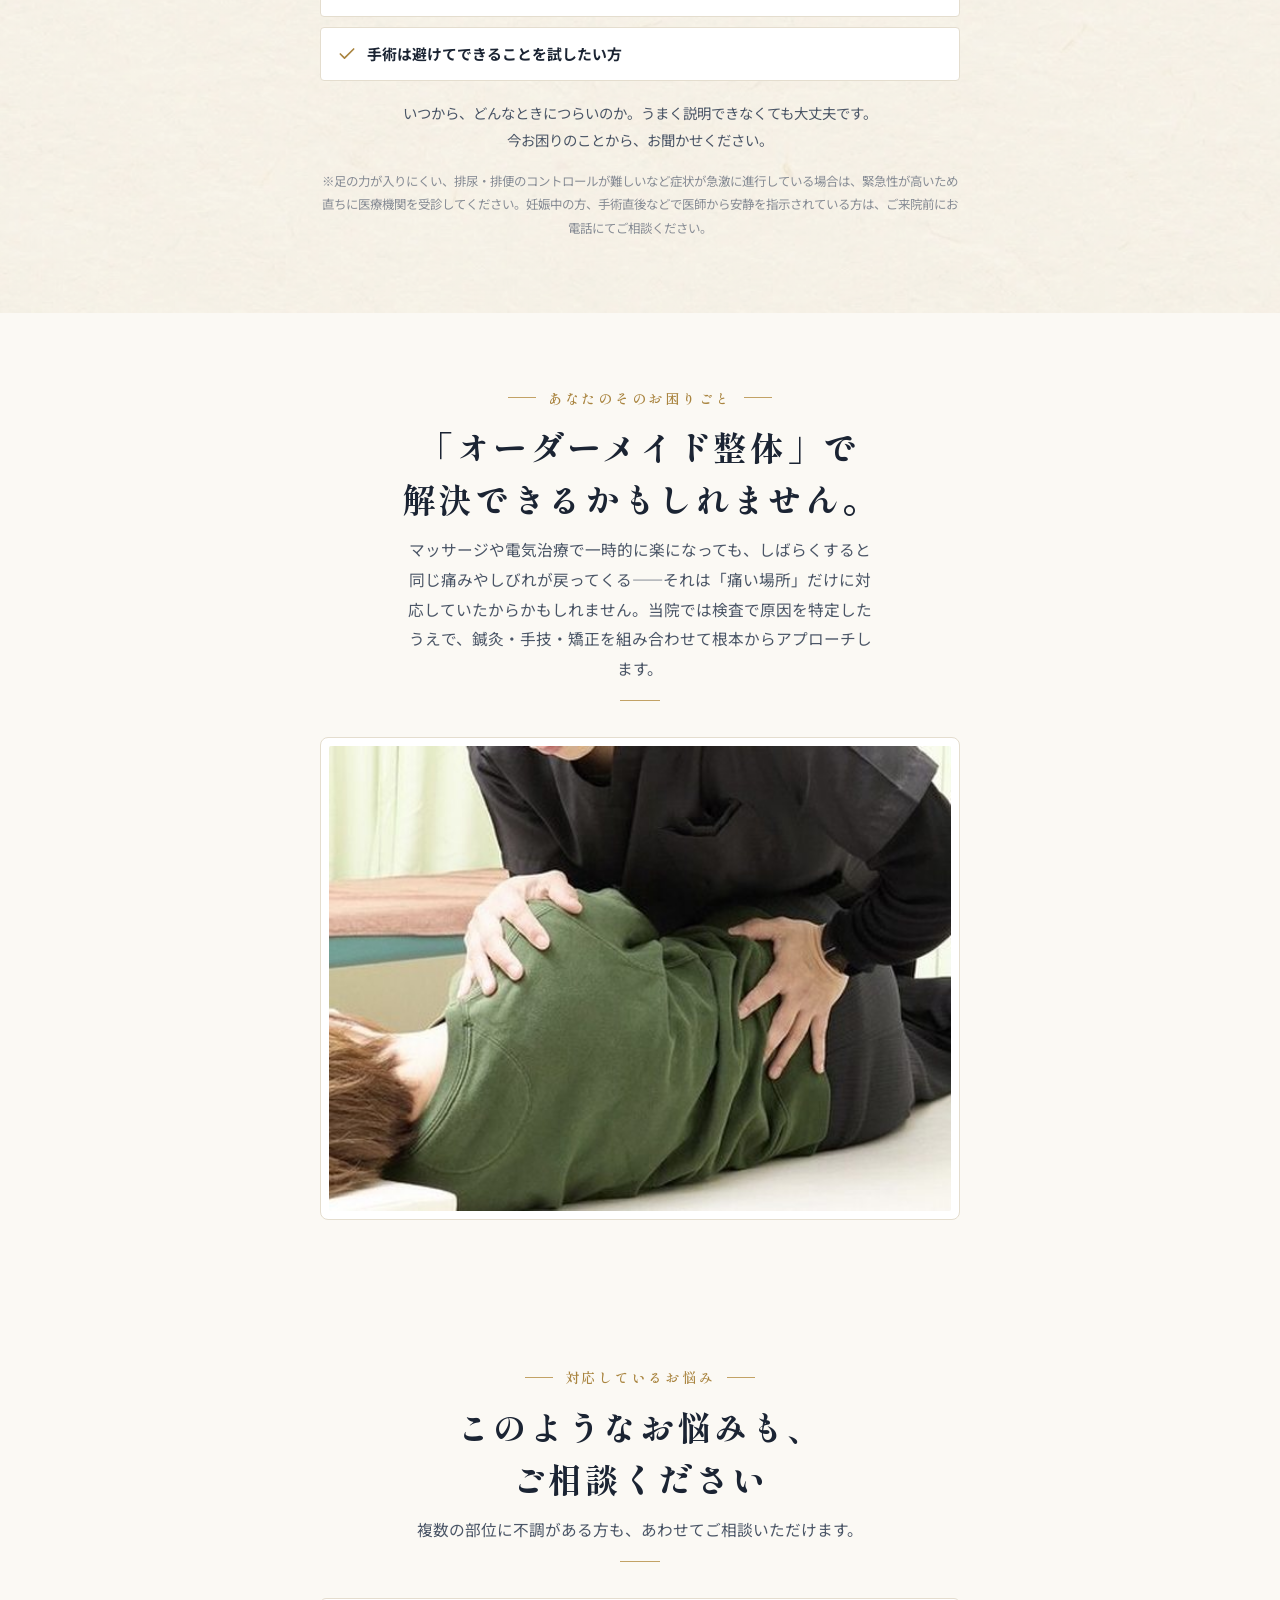
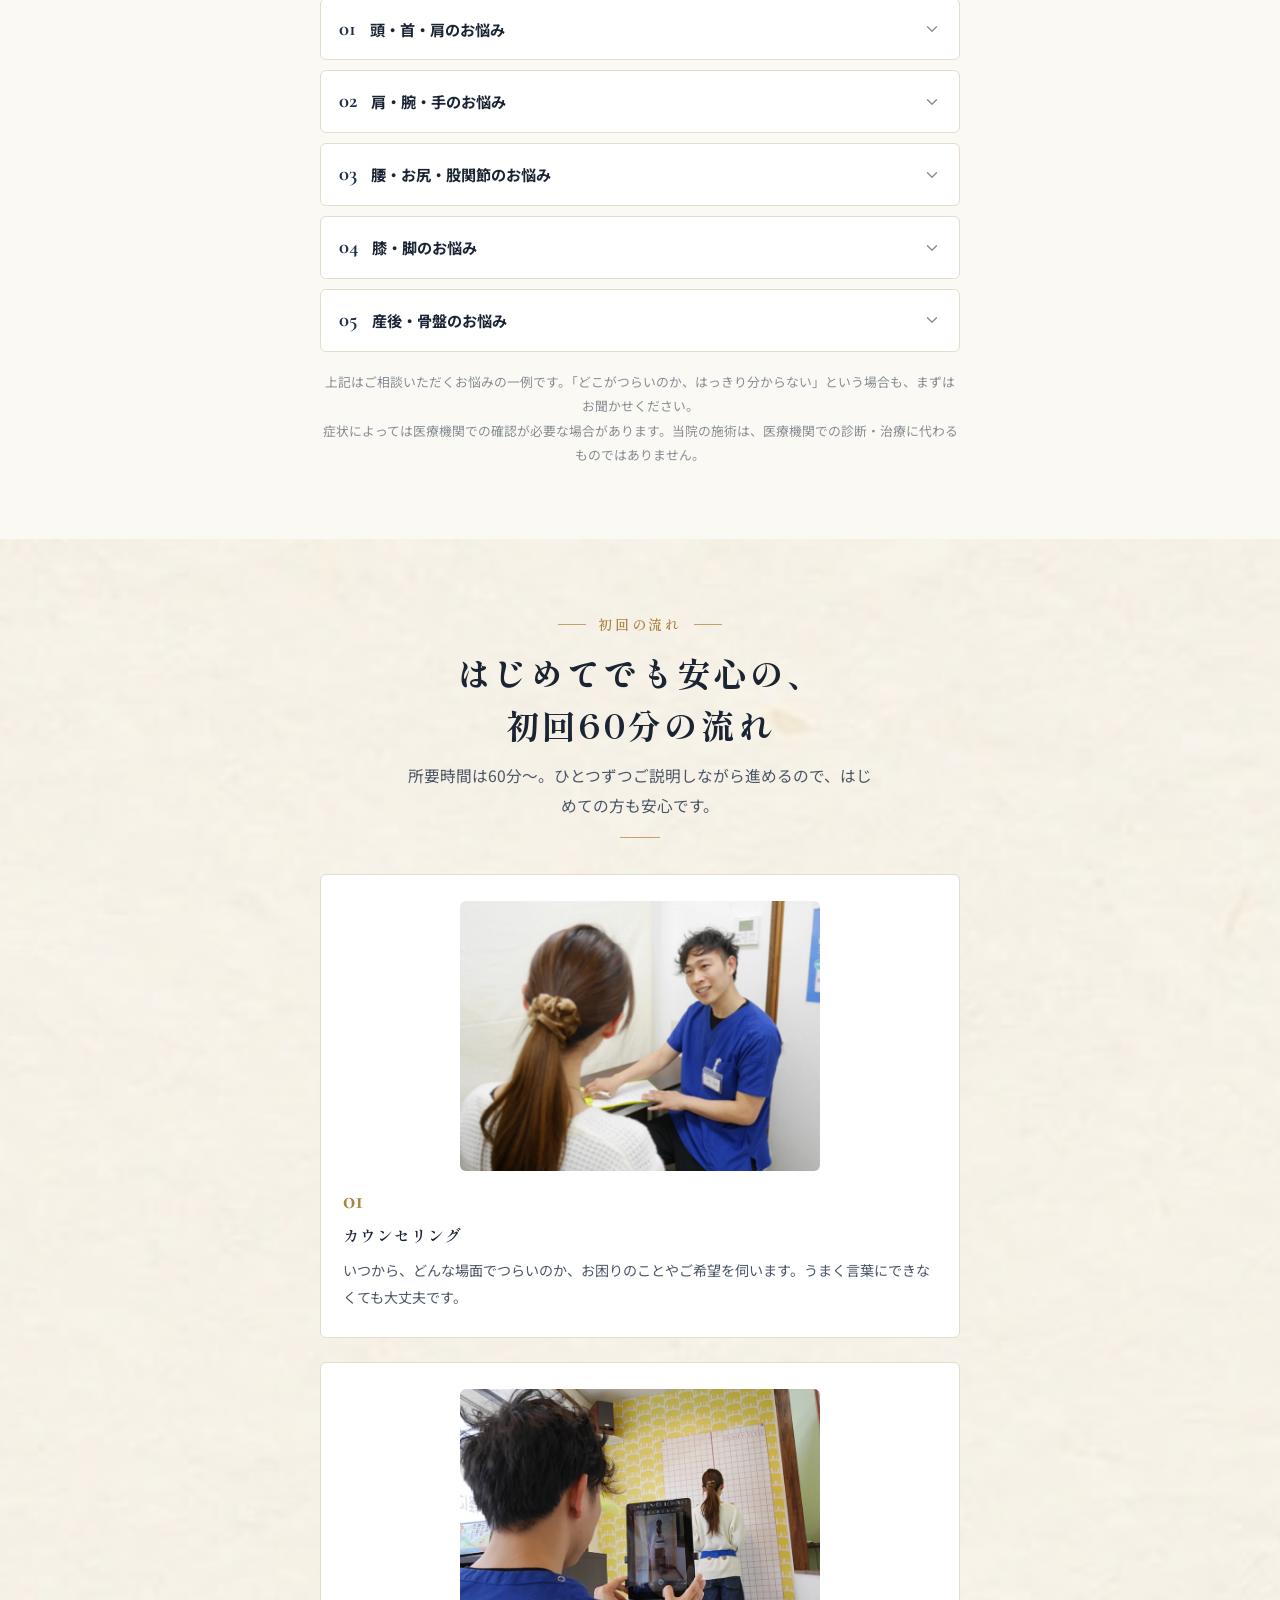
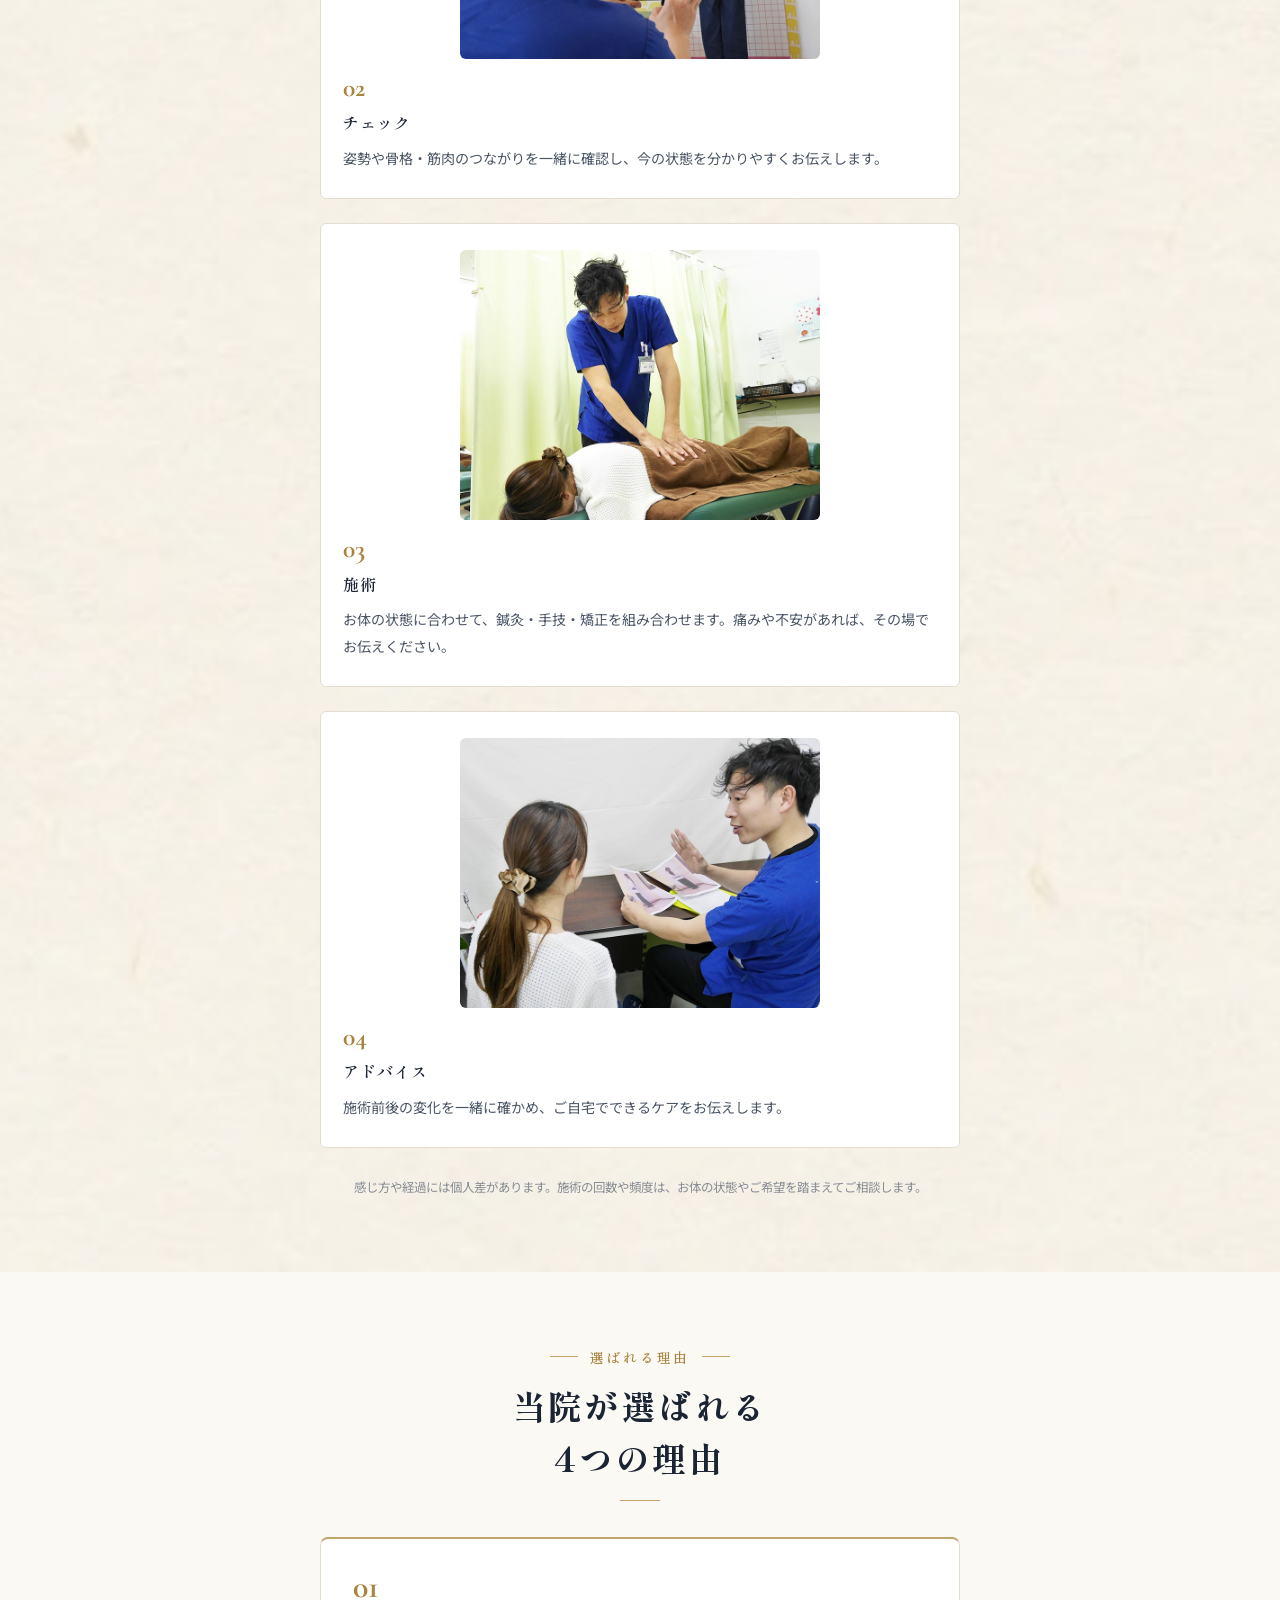
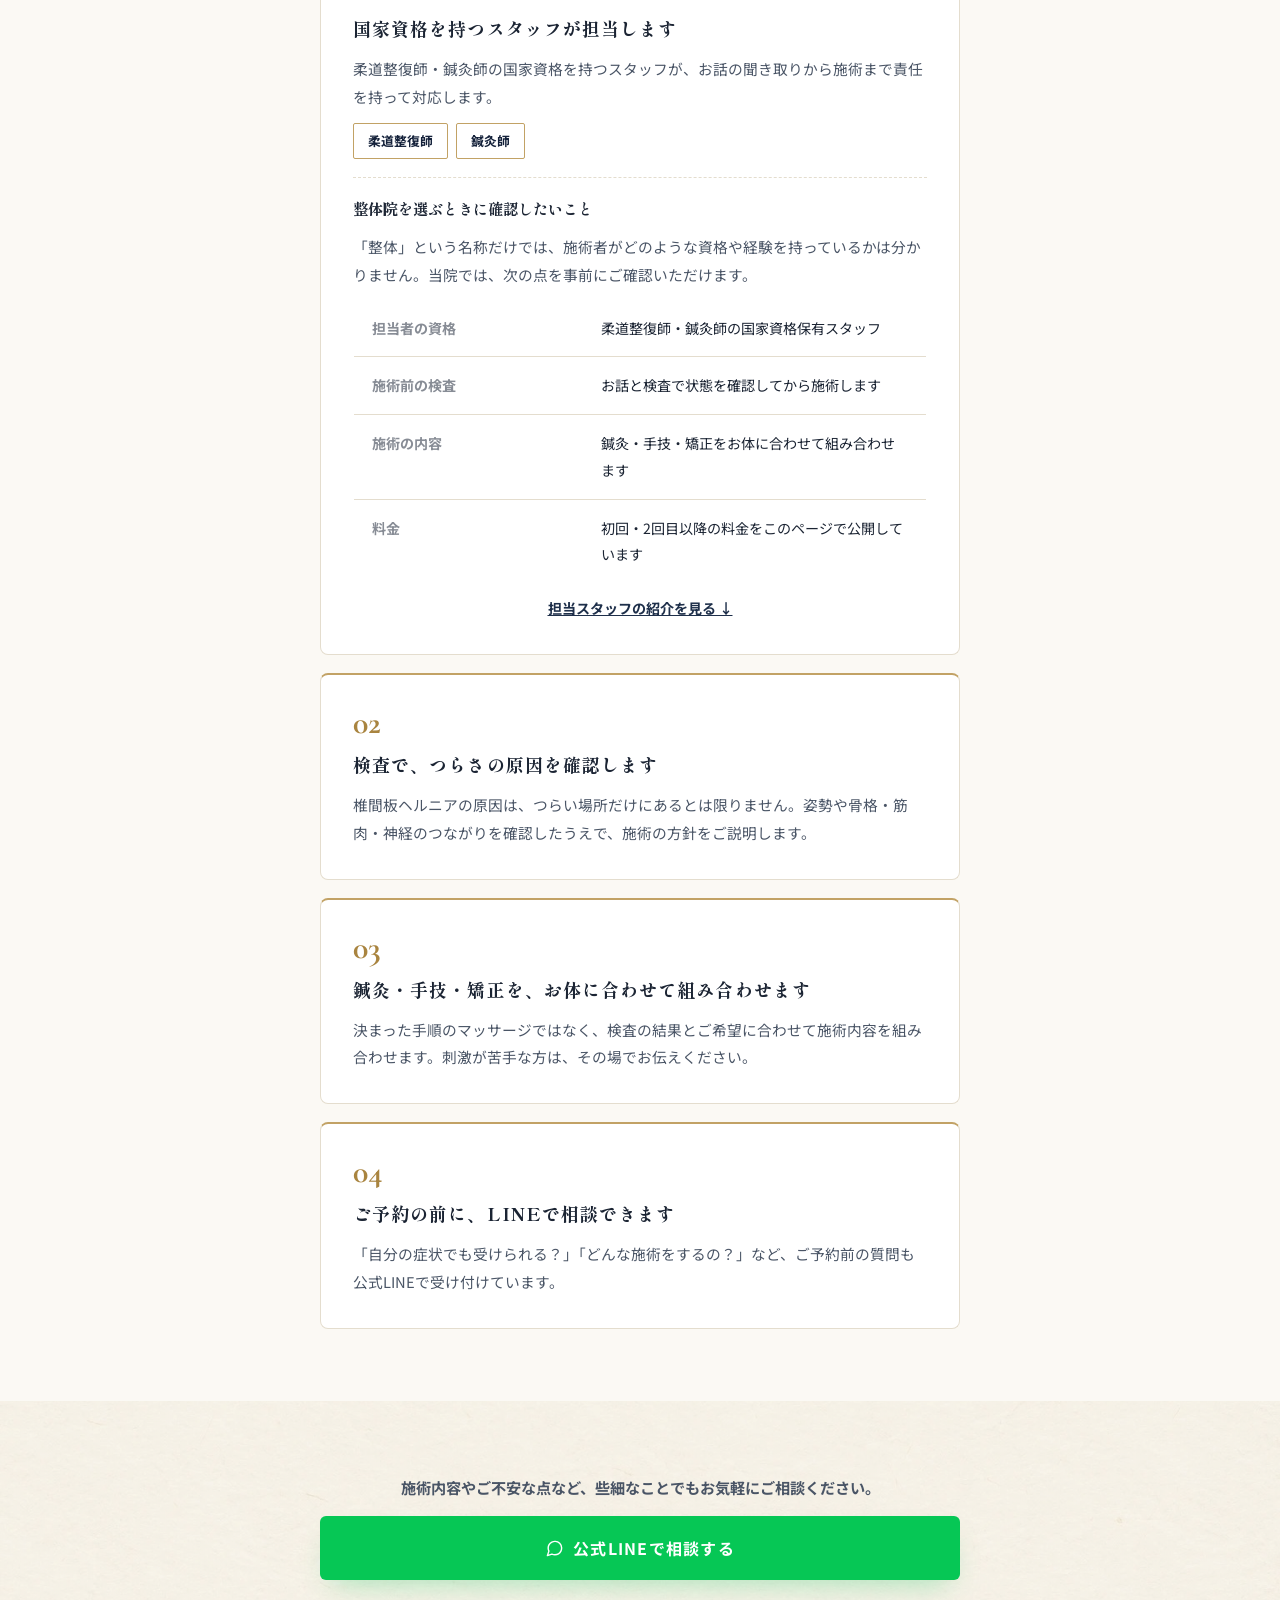
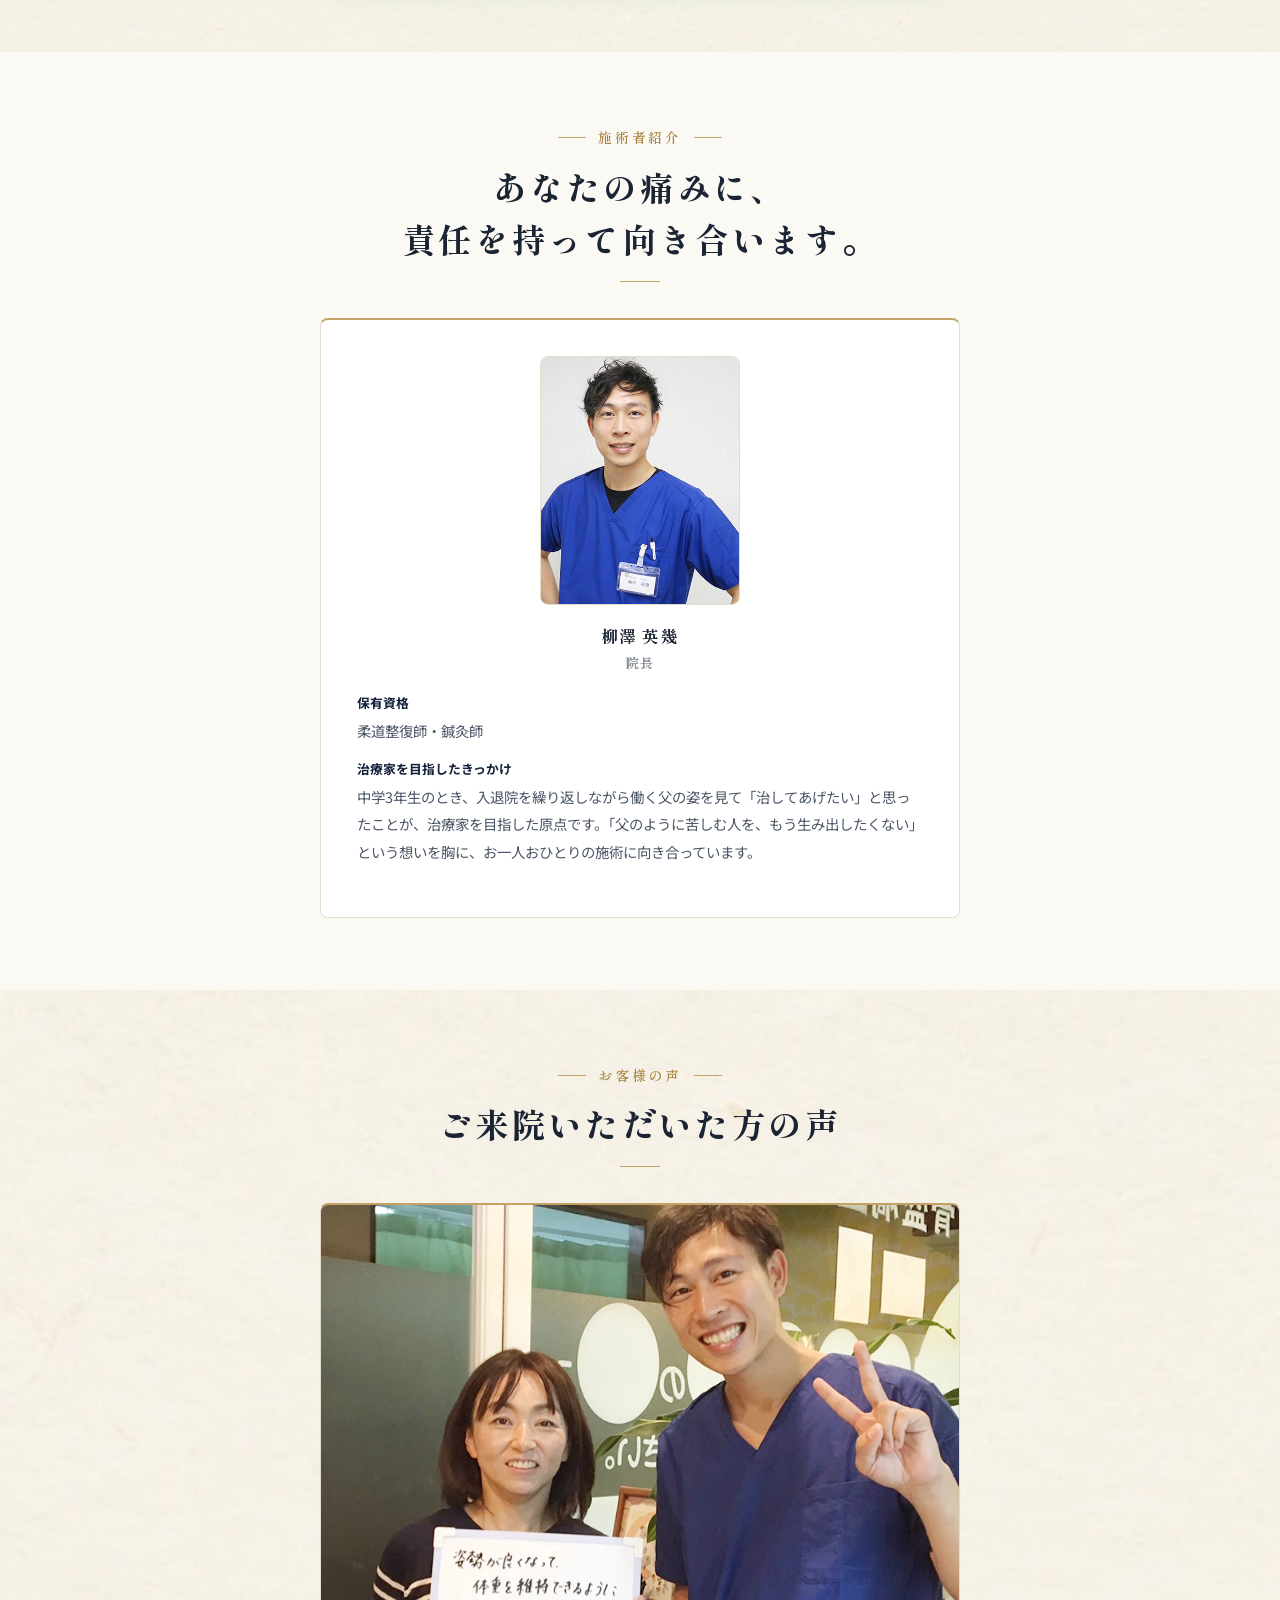
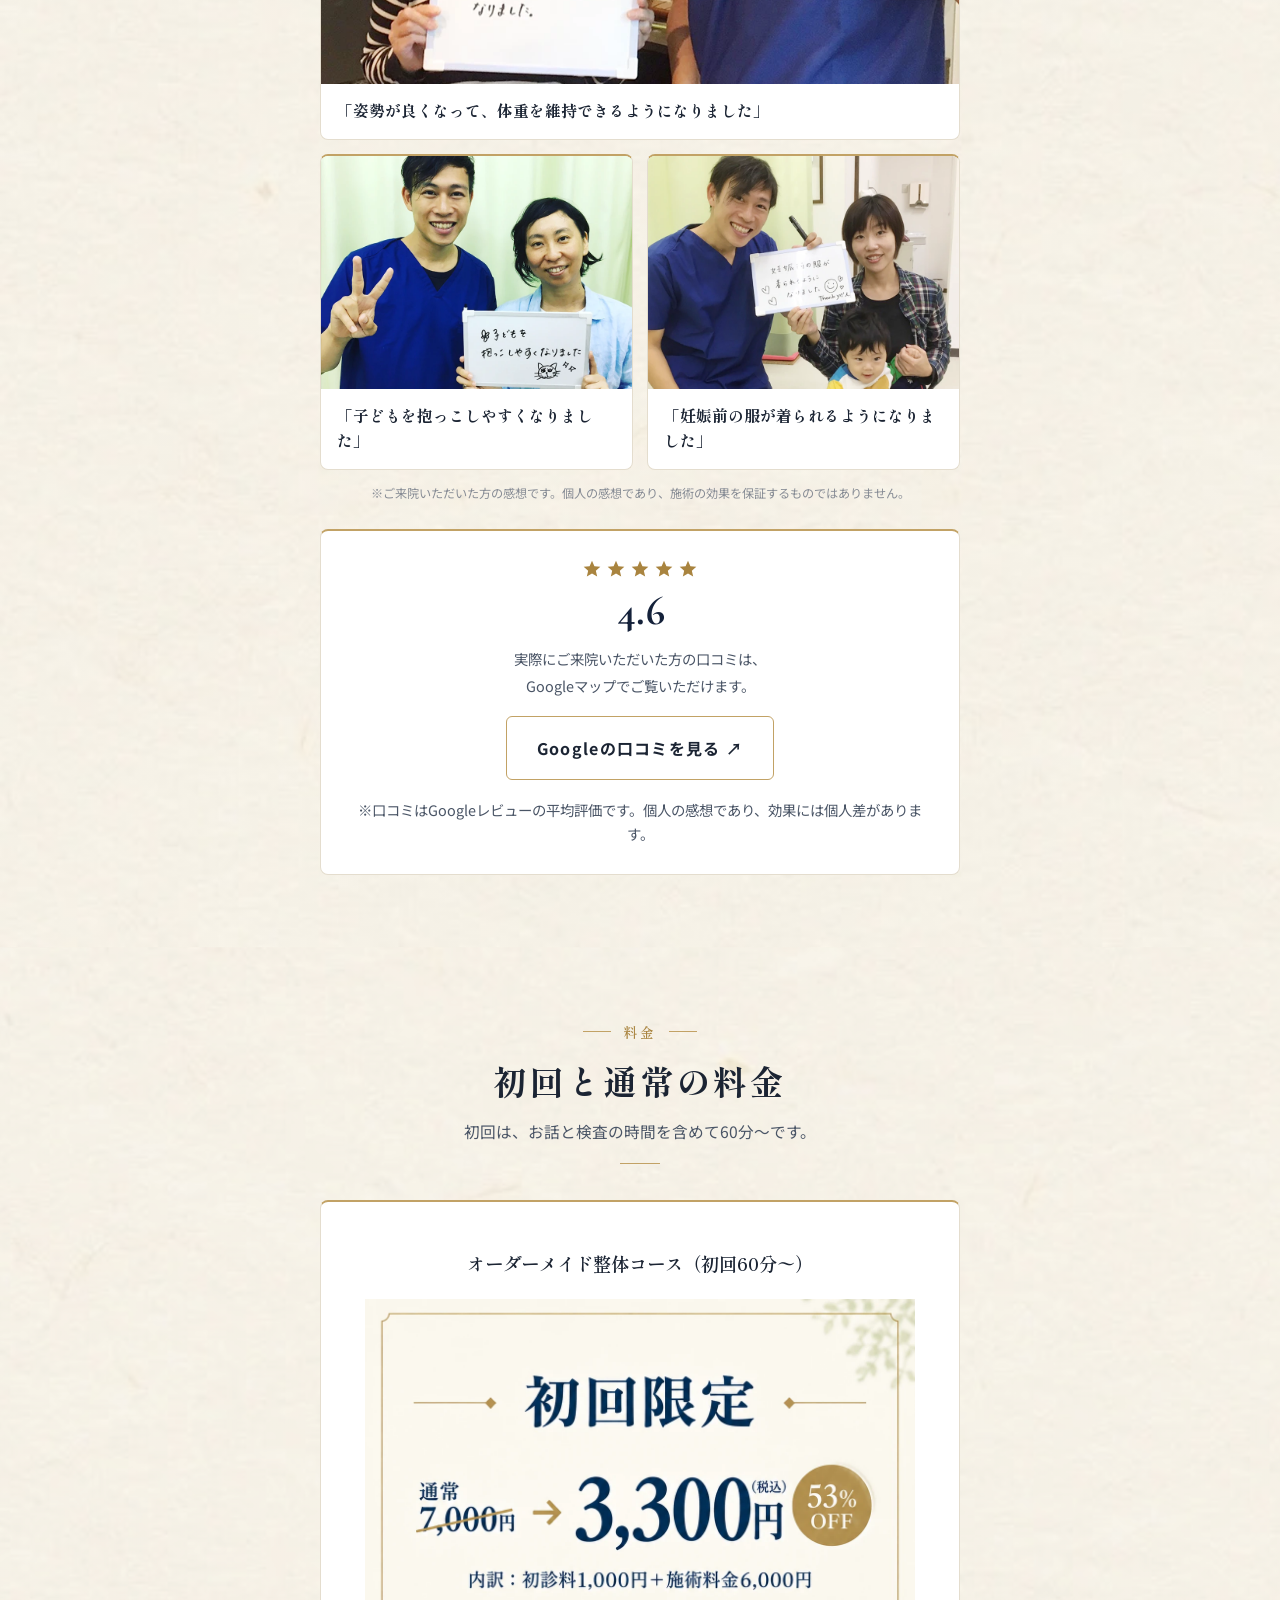
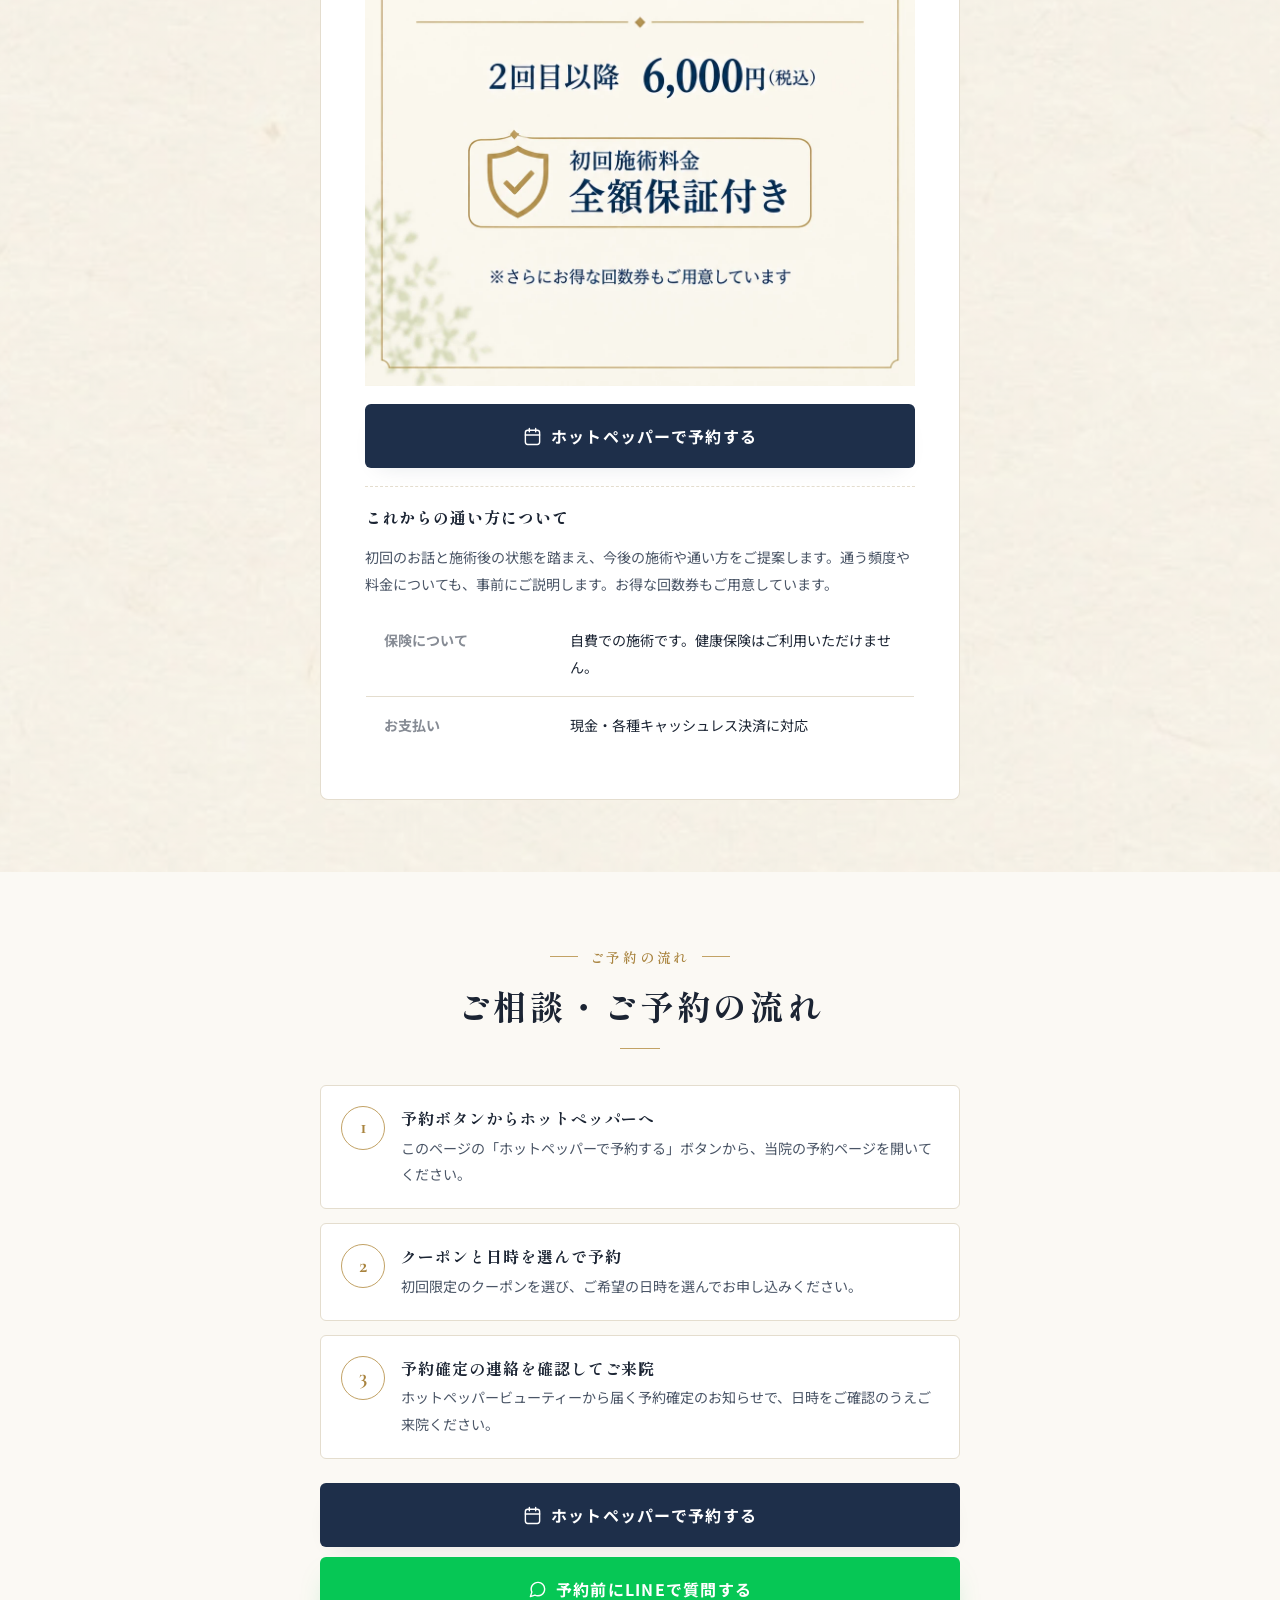
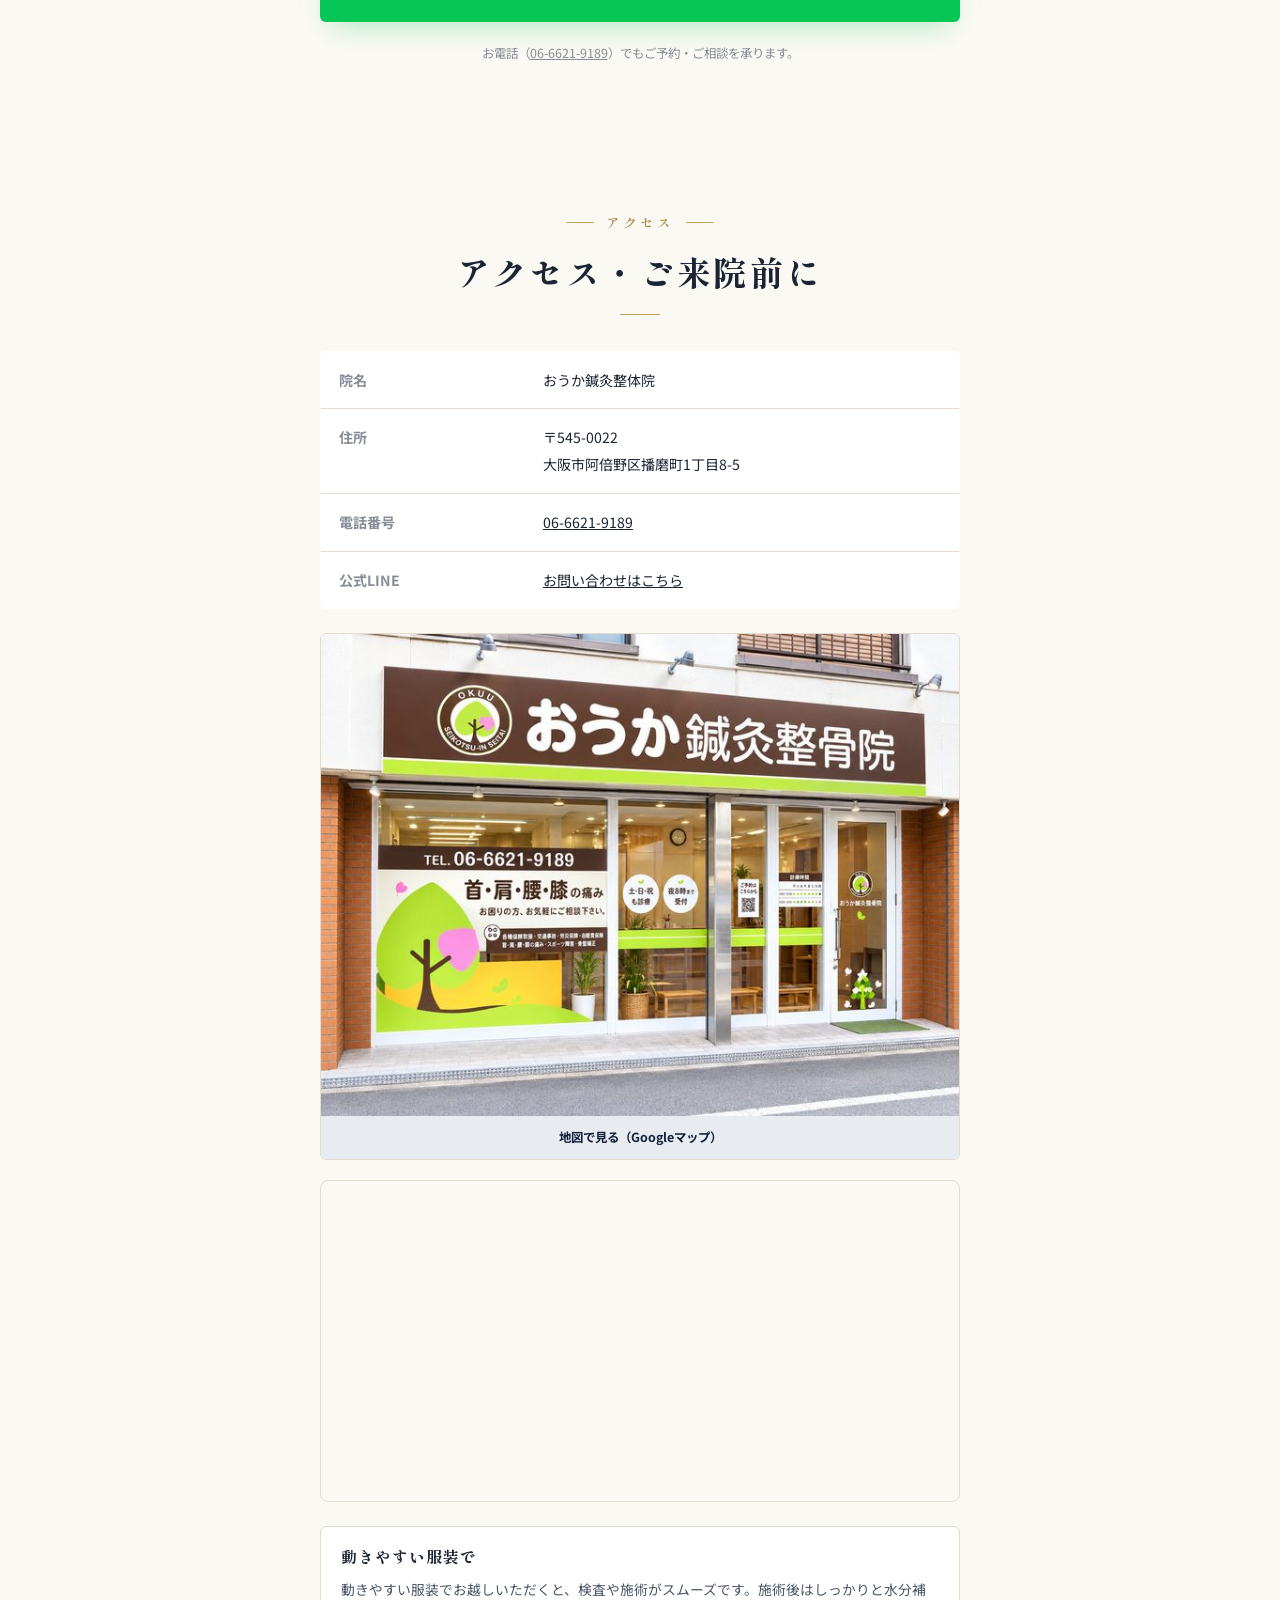
==== commit 891fbba7: "坐骨神経痛ヒーロー・ストレッチのイラスト・実績表記の統一を反映 Co-Authored-By: Claude Opus 5.5 <noreply@anthropic.com>" ====
--- a/herunia/index.html
+++ b/herunia/index.html
@@ -661,7 +661,7 @@
         <div class="stat-card">
           <div class="stat-icon"><svg viewBox="0 0 24 24" fill="none" stroke="currentColor" stroke-width="1.8" stroke-linecap="round" stroke-linejoin="round"><path d="M12 12a4 4 0 1 0 0-8 4 4 0 0 0 0 8Z"/><path d="M4 21c0-4.4 3.6-8 8-8s8 3.6 8 8"/></svg></div>
           <p class="stat-label">総来院数</p>
-          <div class="stat-number">31,987<span>人</span></div>
+          <div class="stat-number">31,987<span>人以上</span></div>
         </div>
         <div class="stat-card">
           <div class="stat-icon"><svg viewBox="0 0 48 48" width="26" height="26"><path fill="#FFC107" d="M43.611,20.083H42V20H24v8h11.303c-1.649,4.657-6.08,8-11.303,8c-6.627,0-12-5.373-12-12c0-6.627,5.373-12,12-12c3.059,0,5.842,1.154,7.961,3.039l5.657-5.657C34.046,6.053,29.268,4,24,4C12.955,4,4,12.955,4,24c0,11.045,8.955,20,20,20c11.045,0,20-8.955,20-20C44,22.659,43.862,21.35,43.611,20.083z"/><path fill="#FF3D00" d="M6.306,14.691l6.571,4.819C14.655,15.108,18.961,12,24,12c3.059,0,5.842,1.154,7.961,3.039l5.657-5.657C34.046,6.053,29.268,4,24,4C16.318,4,9.656,8.337,6.306,14.691z"/><path fill="#4CAF50" d="M24,44c5.166,0,9.86-1.977,13.409-5.192l-6.19-5.238C29.211,35.091,26.715,36,24,36c-5.202,0-9.619-3.317-11.283-7.946l-6.522,5.025C9.505,39.556,16.227,44,24,44z"/><path fill="#1976D2" d="M43.611,20.083H42V20H24v8h11.303c-0.792,2.237-2.231,4.166-4.087,5.571c0.001-0.001,0.002-0.001,0.003-0.002l6.19,5.238C36.971,39.205,44,34,44,24C44,22.659,43.862,21.35,43.611,20.083z"/></svg></div>
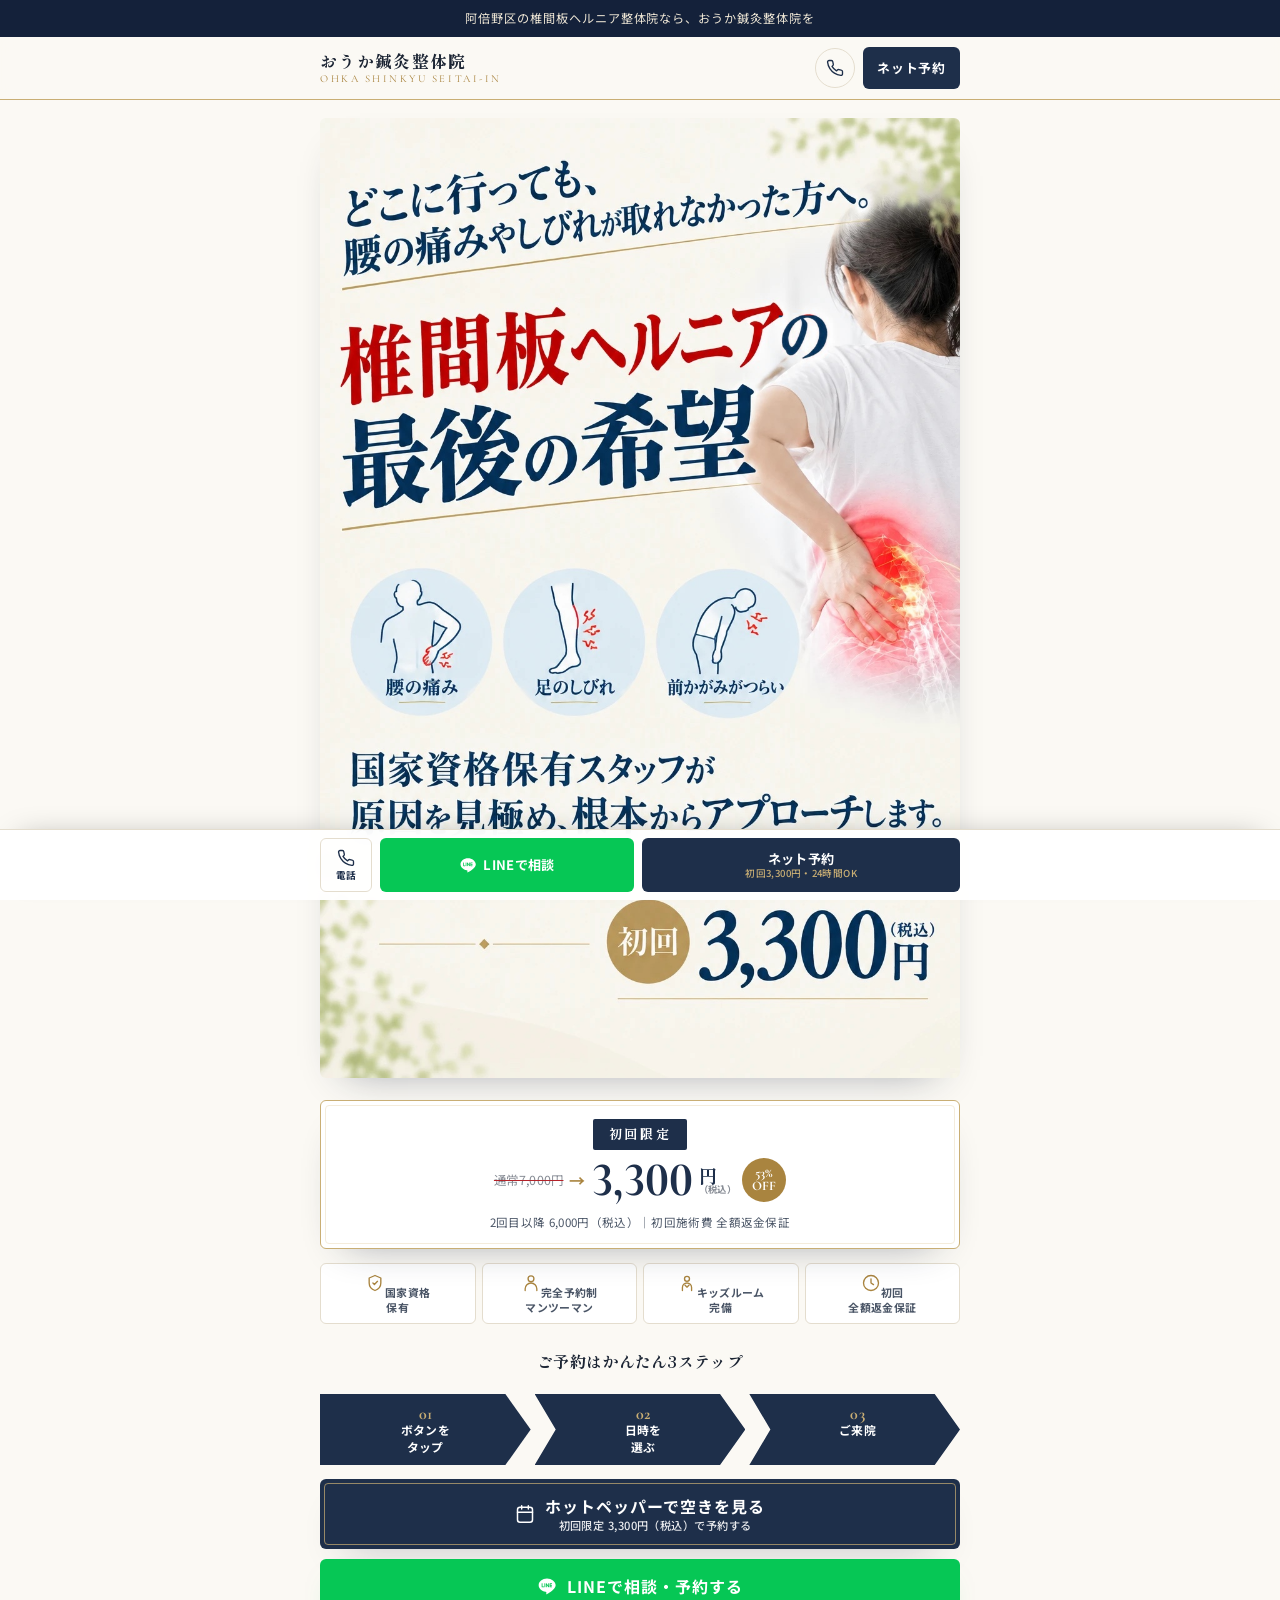
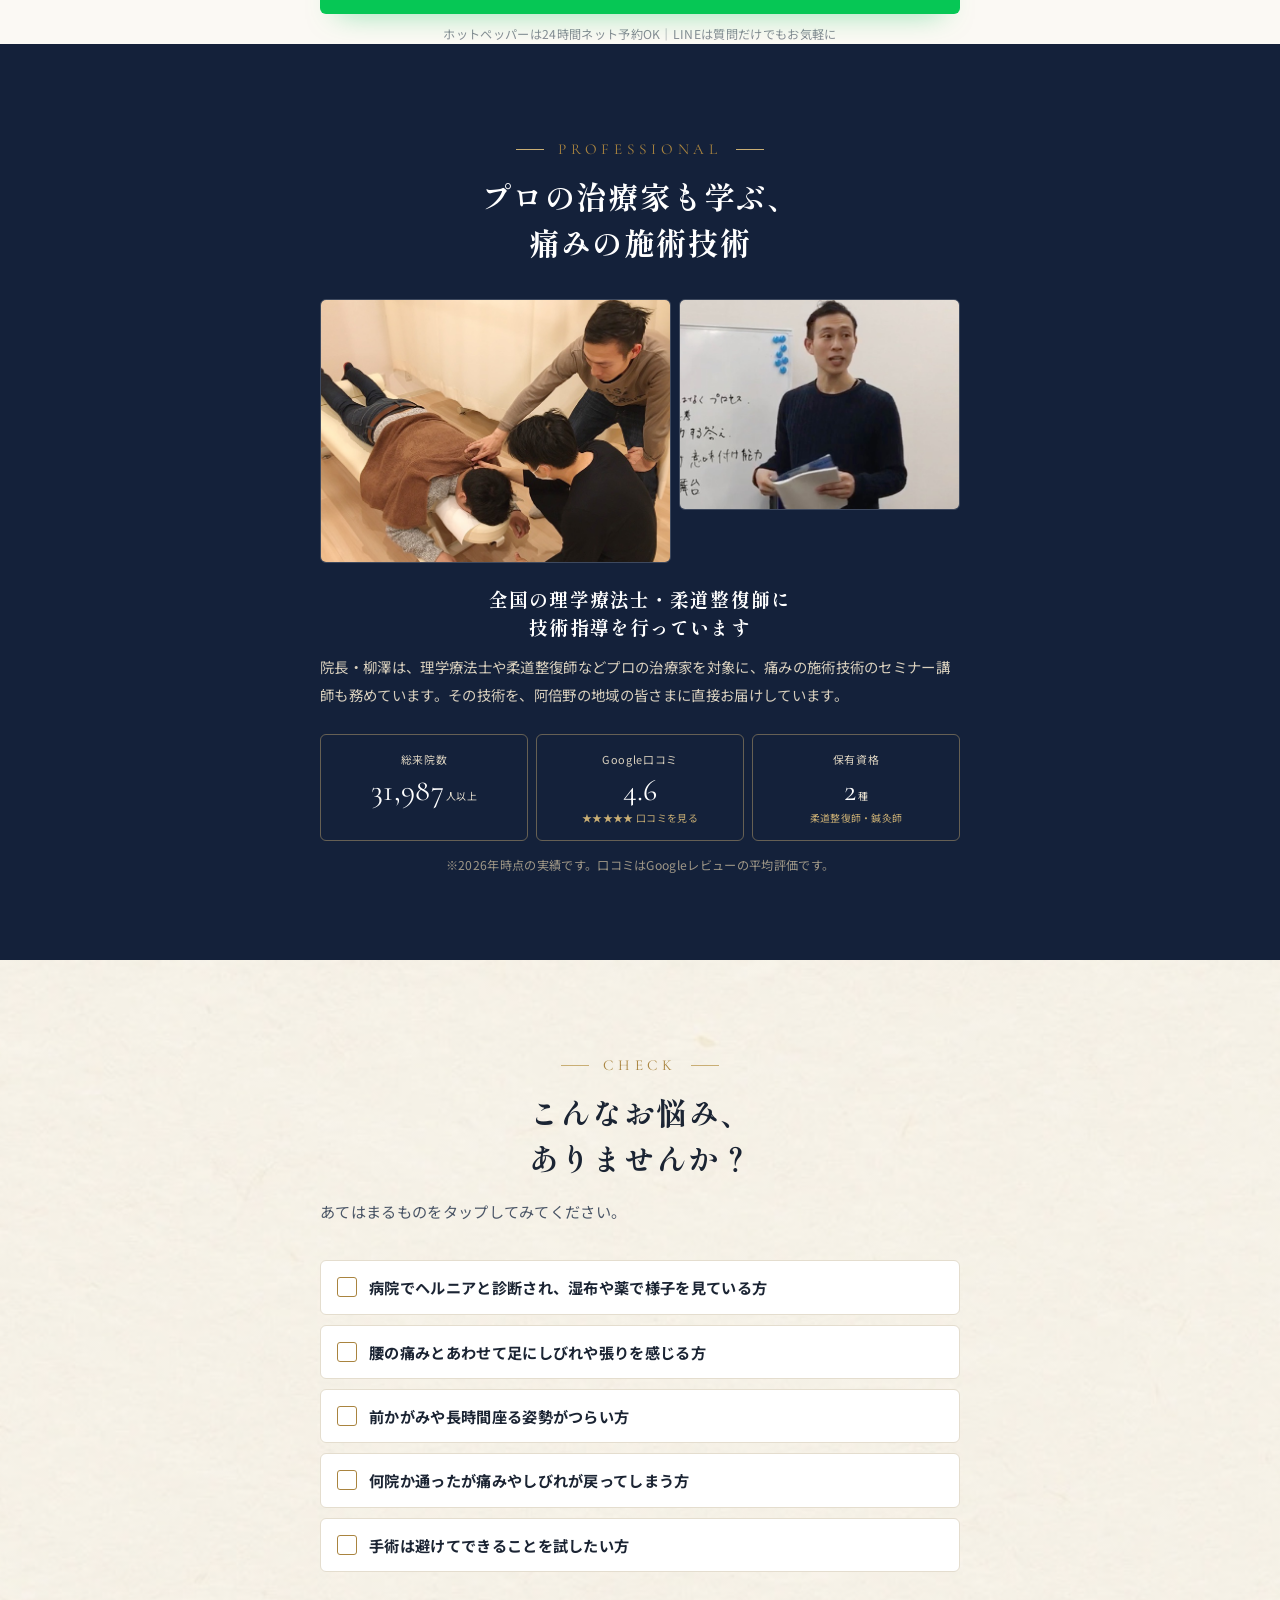
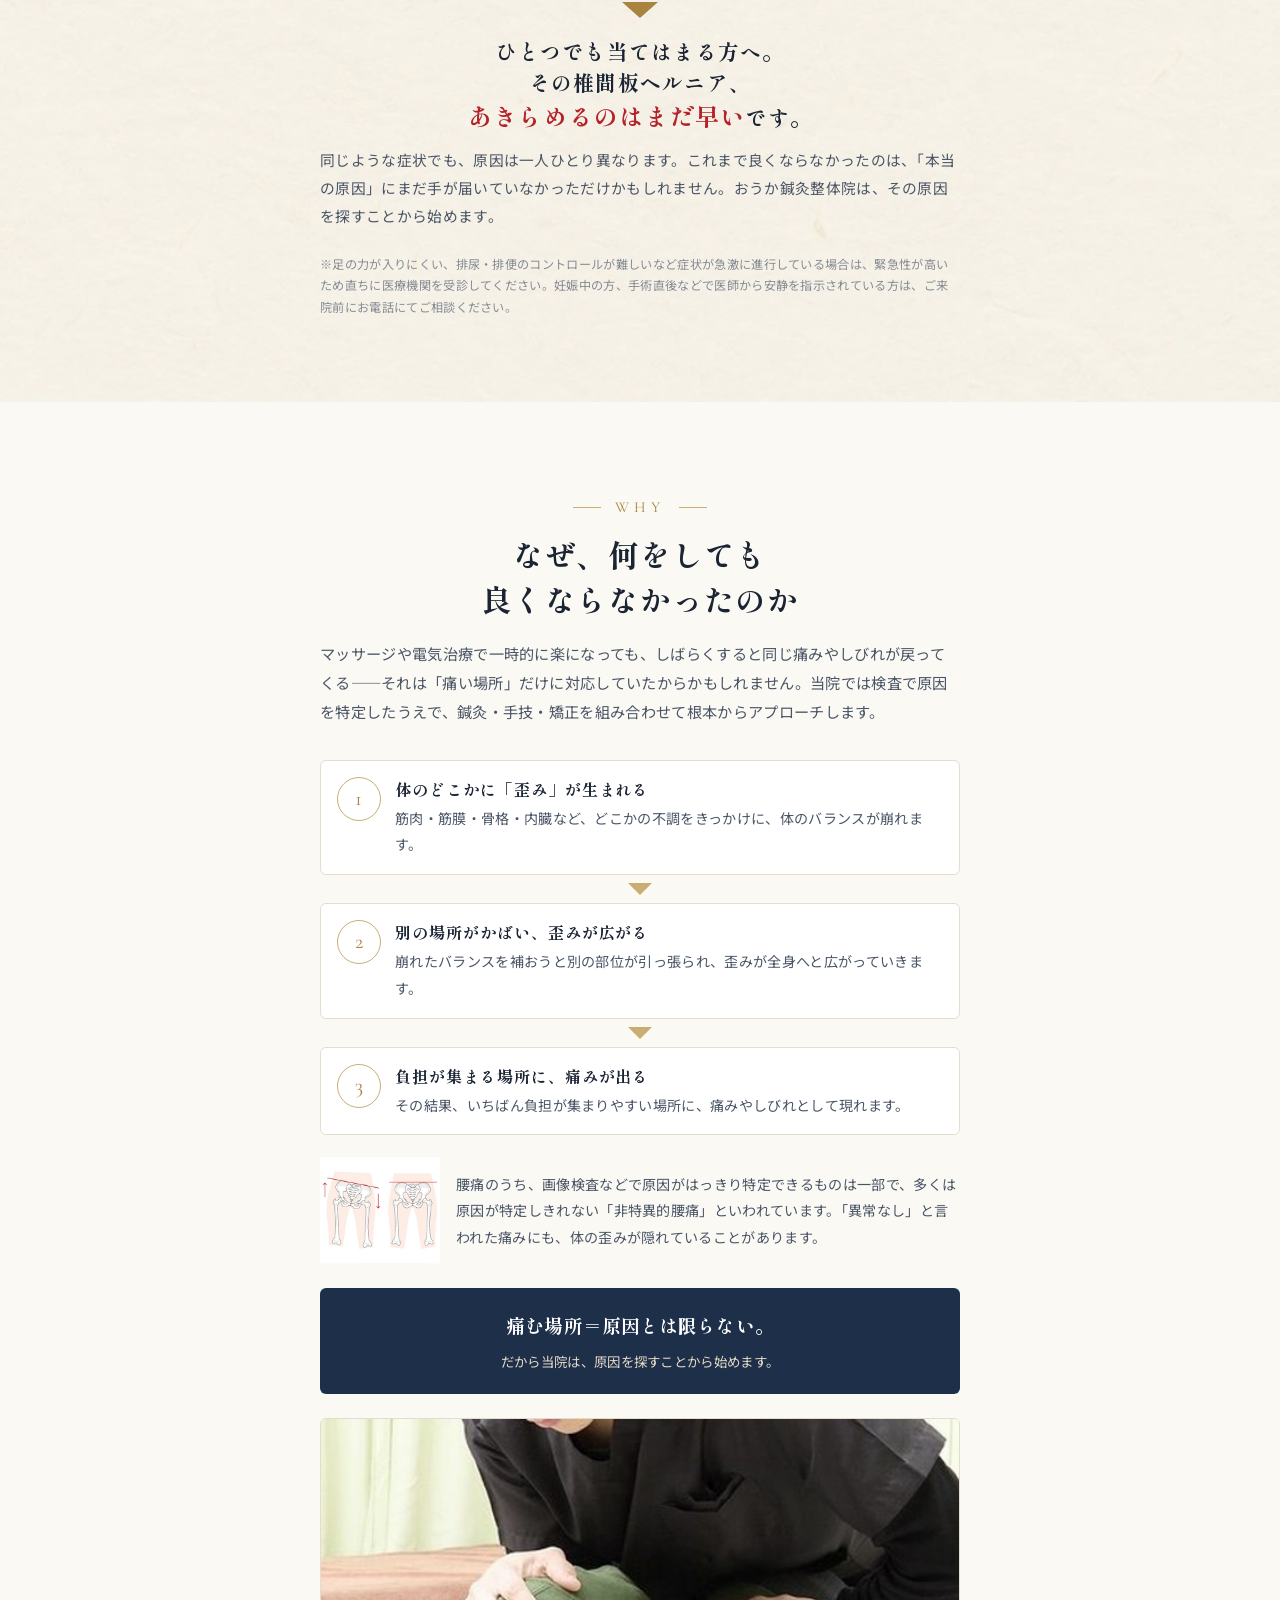
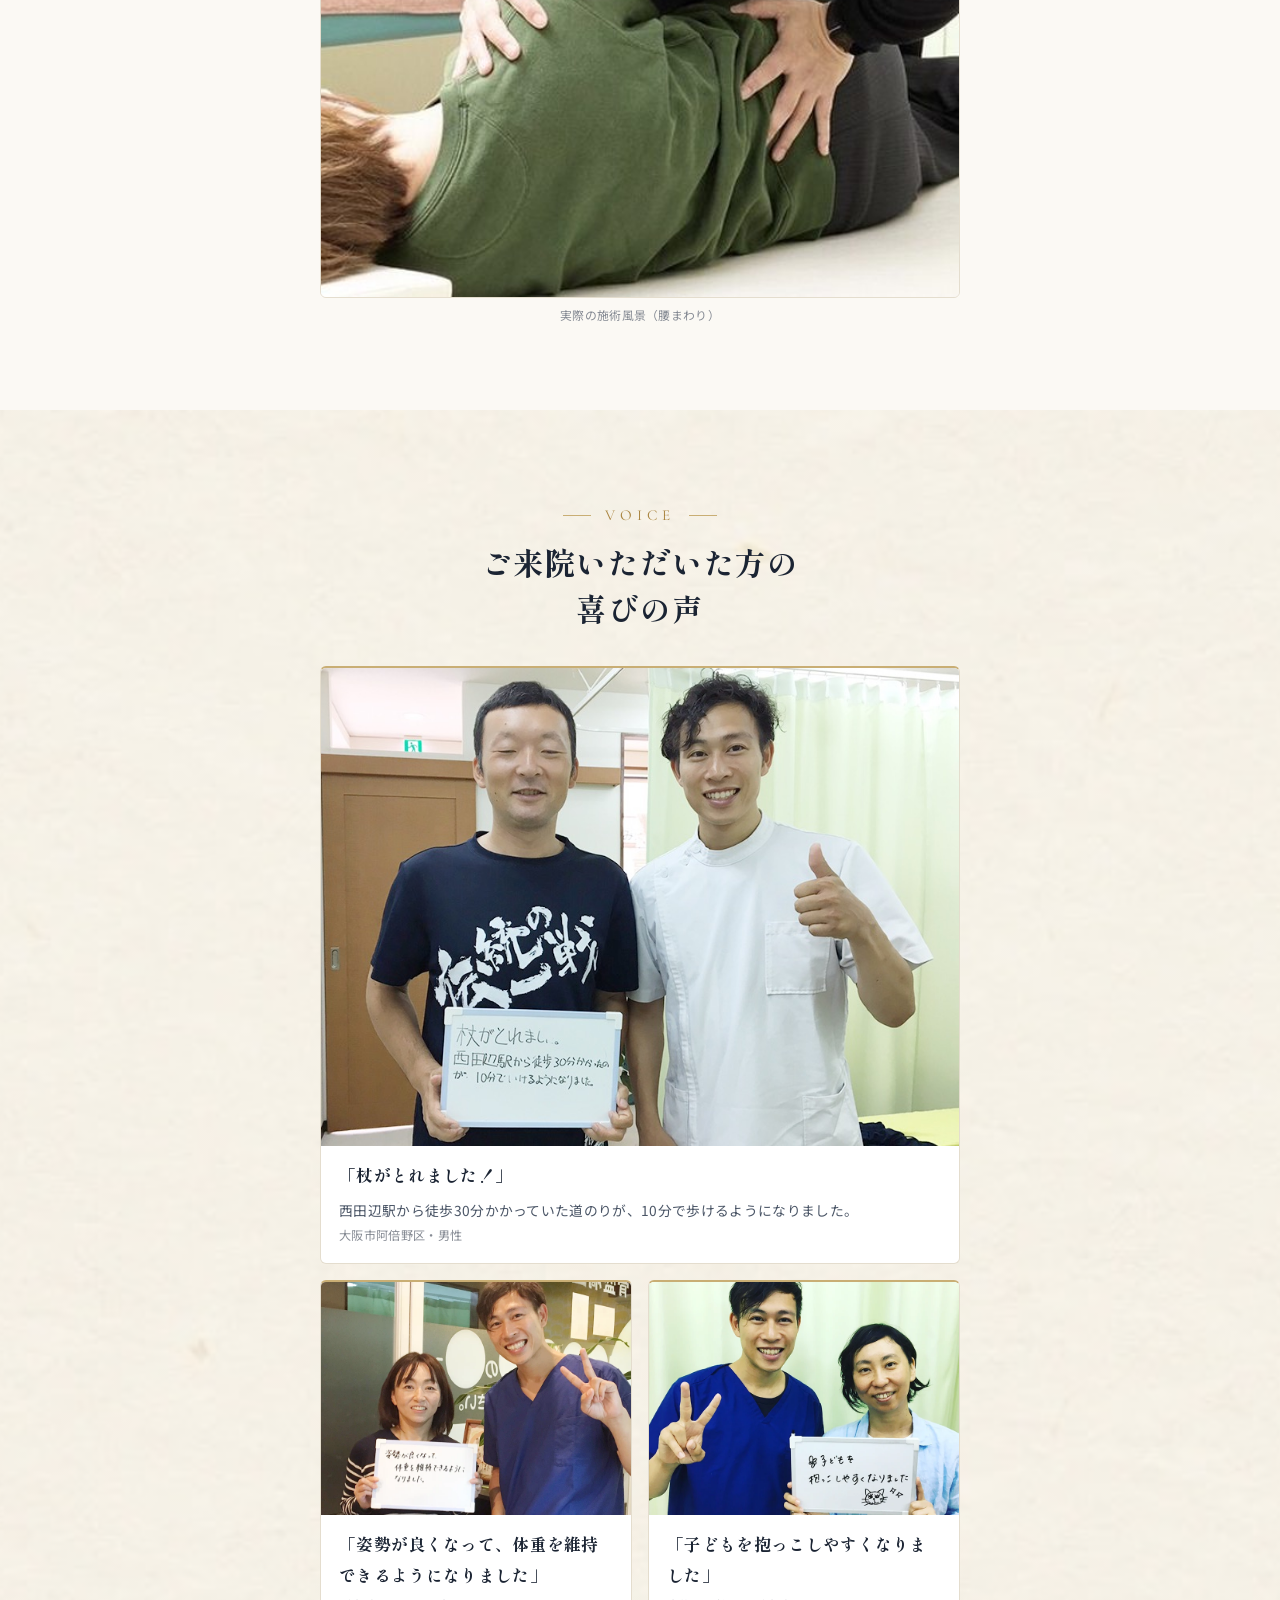
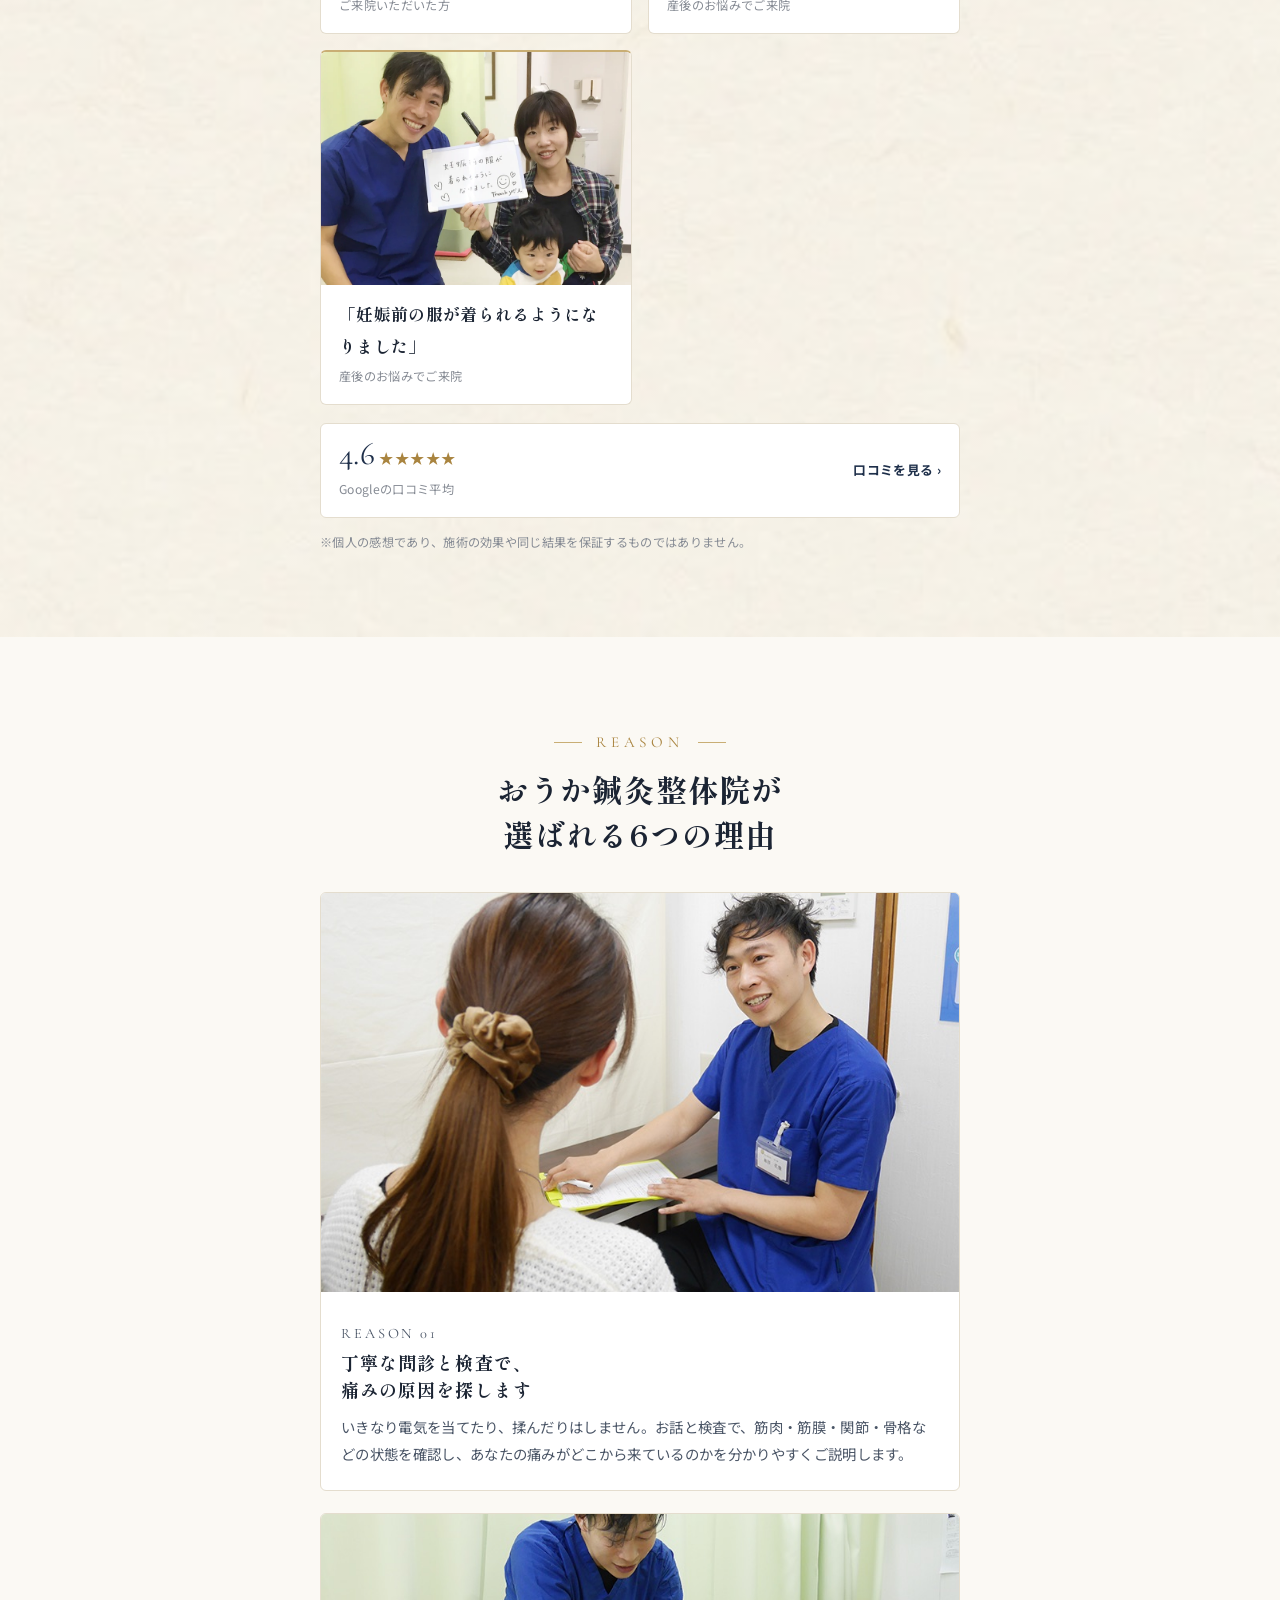
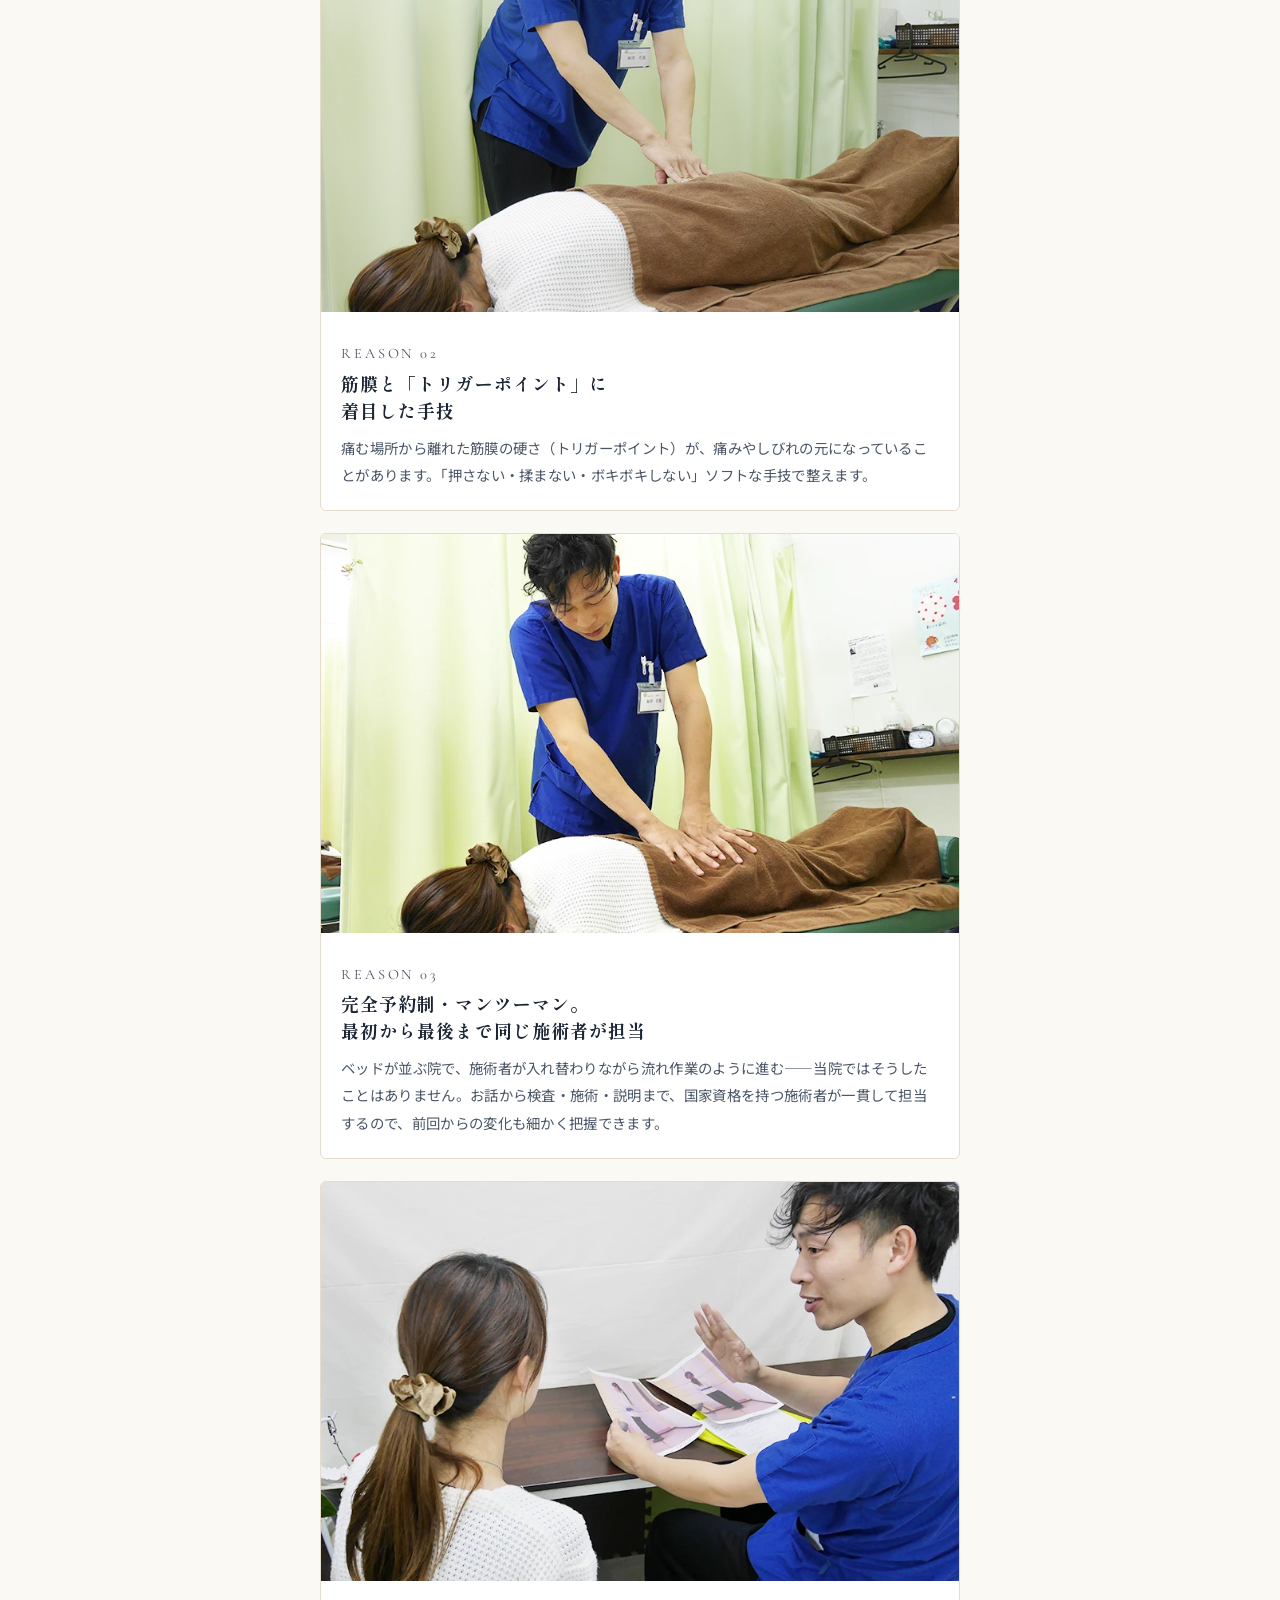
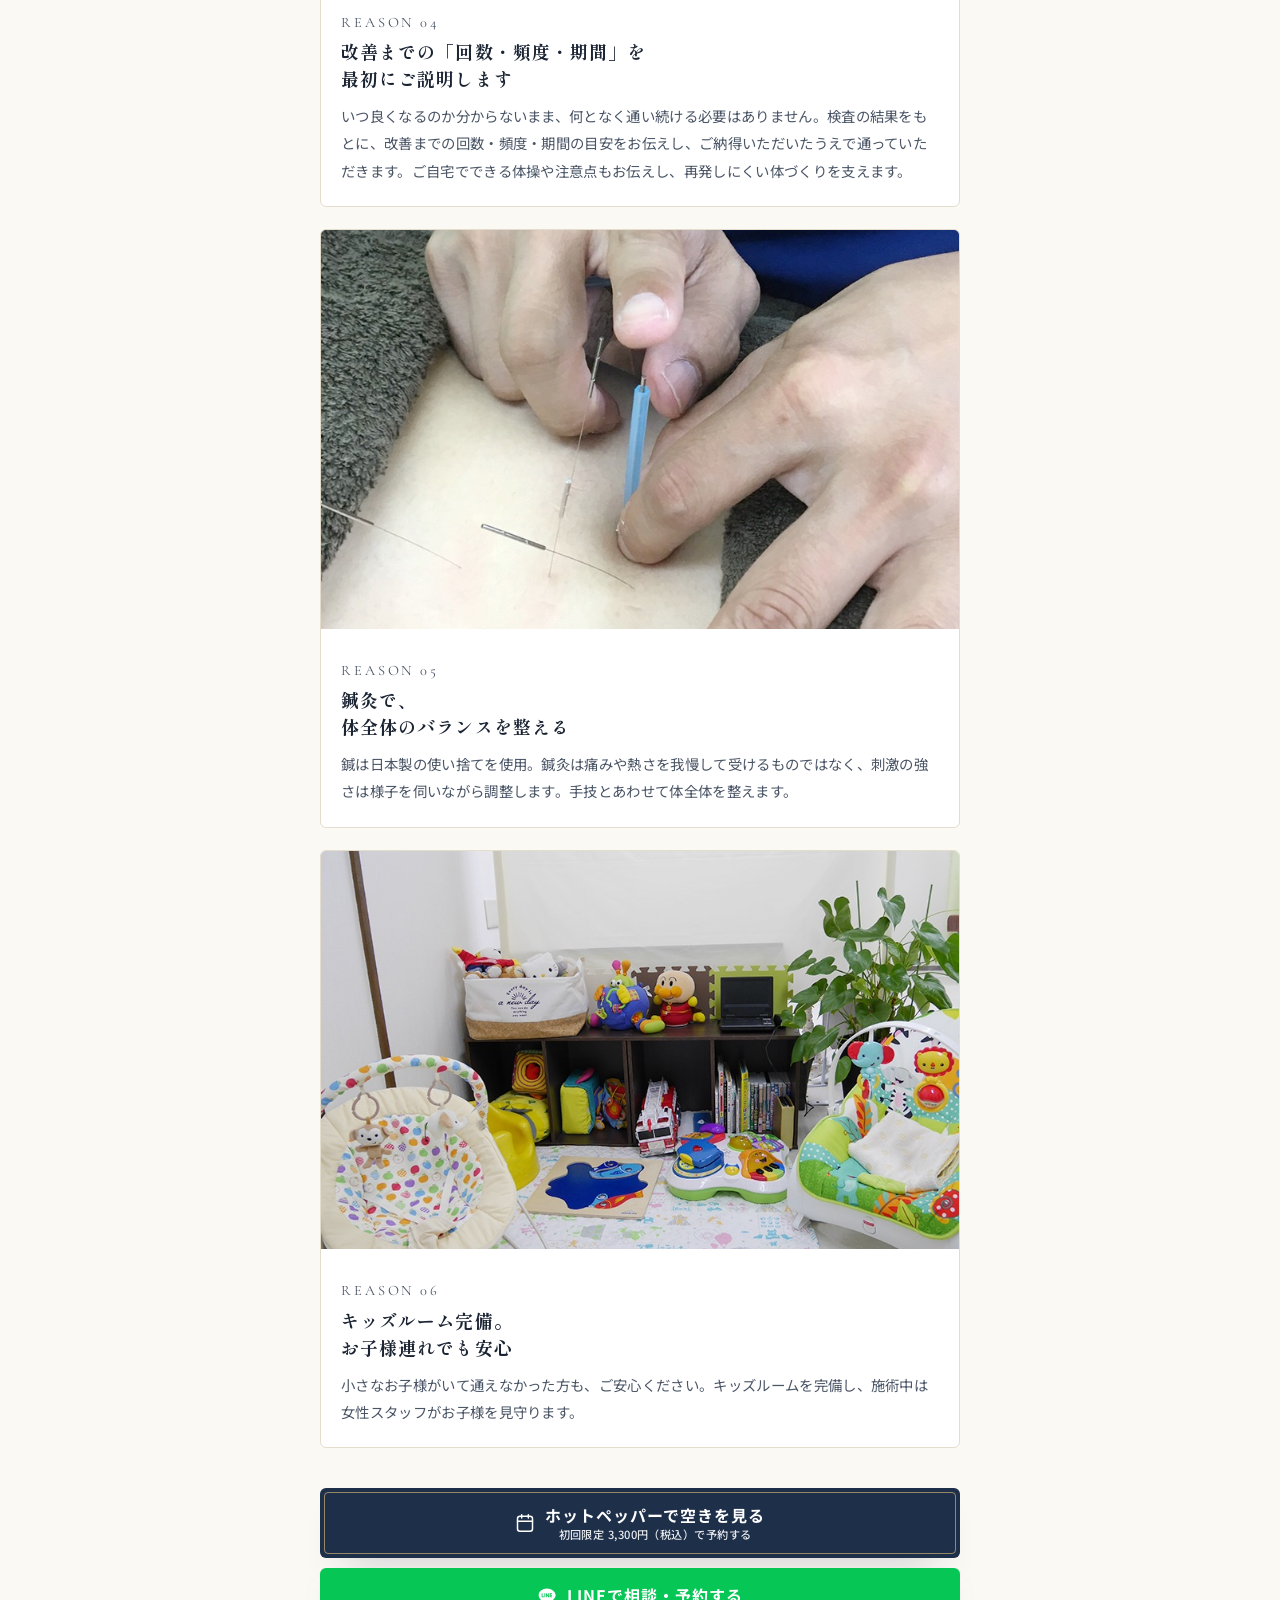
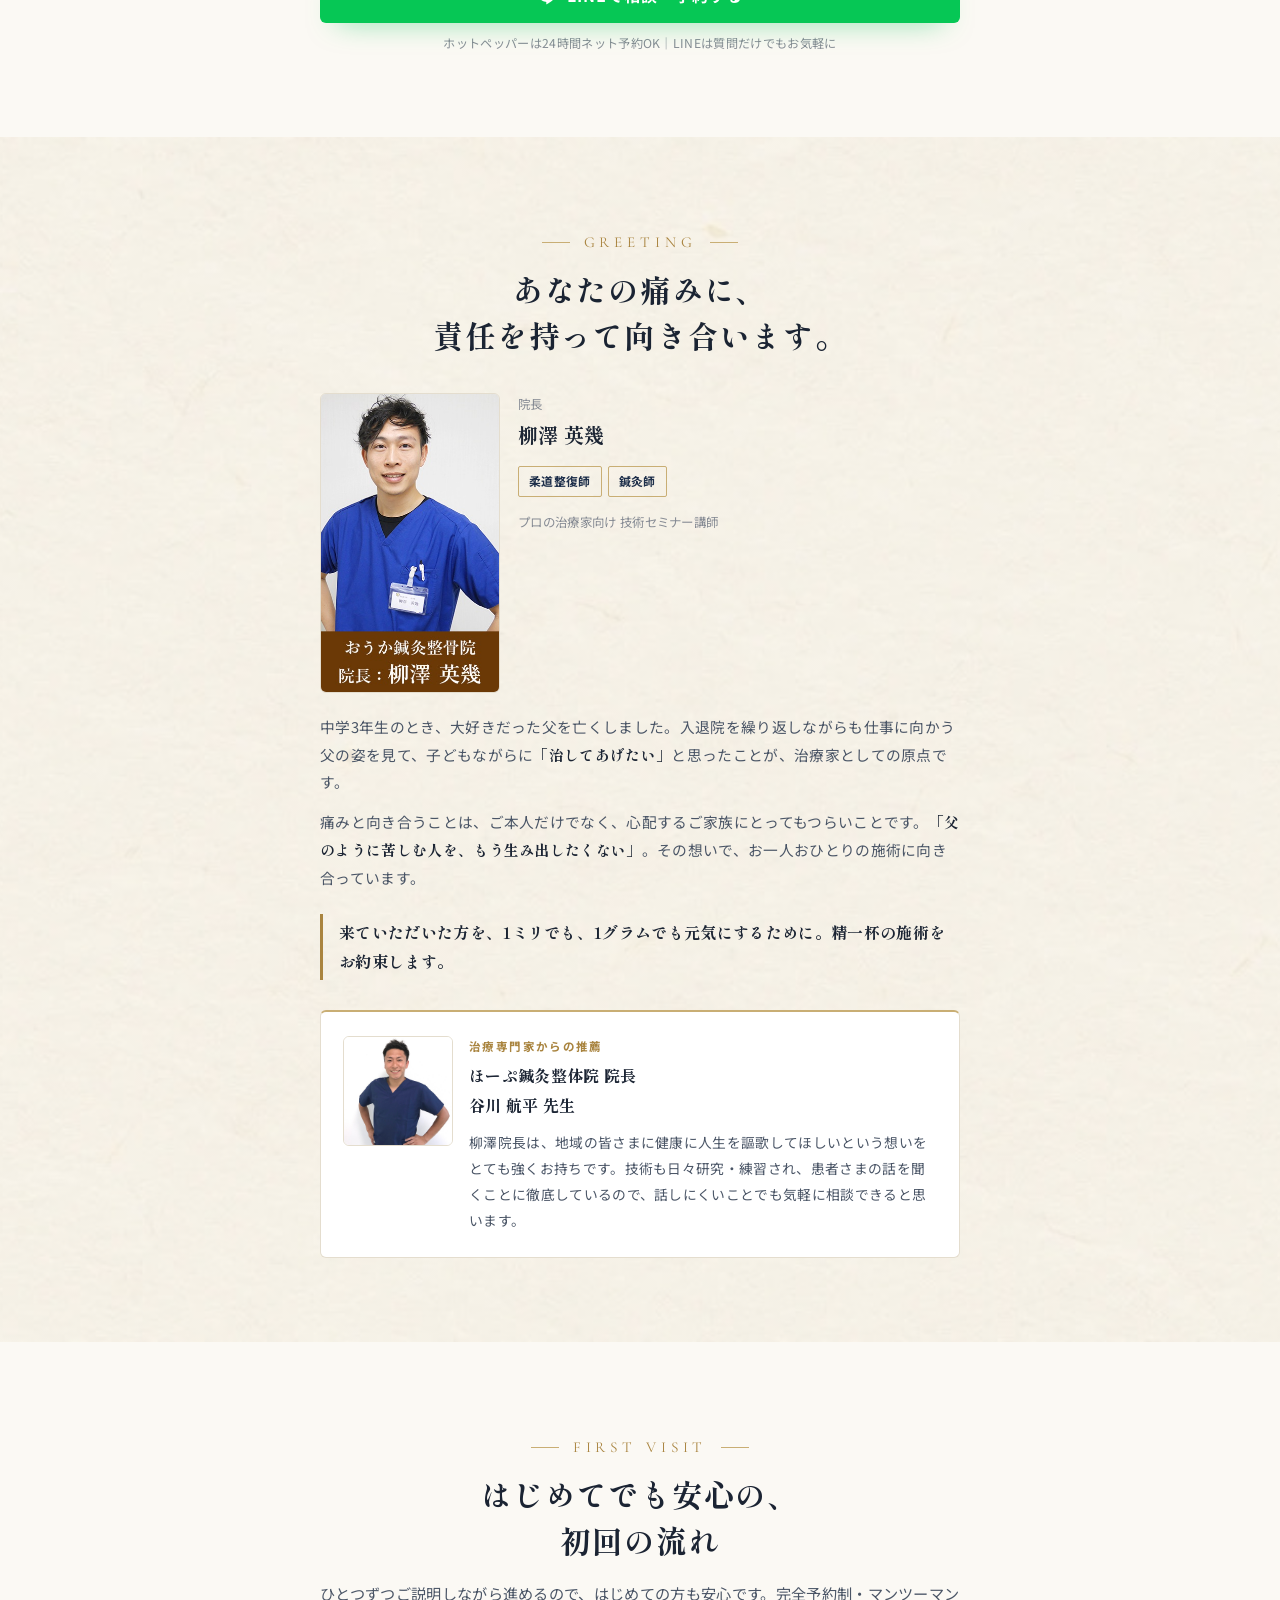
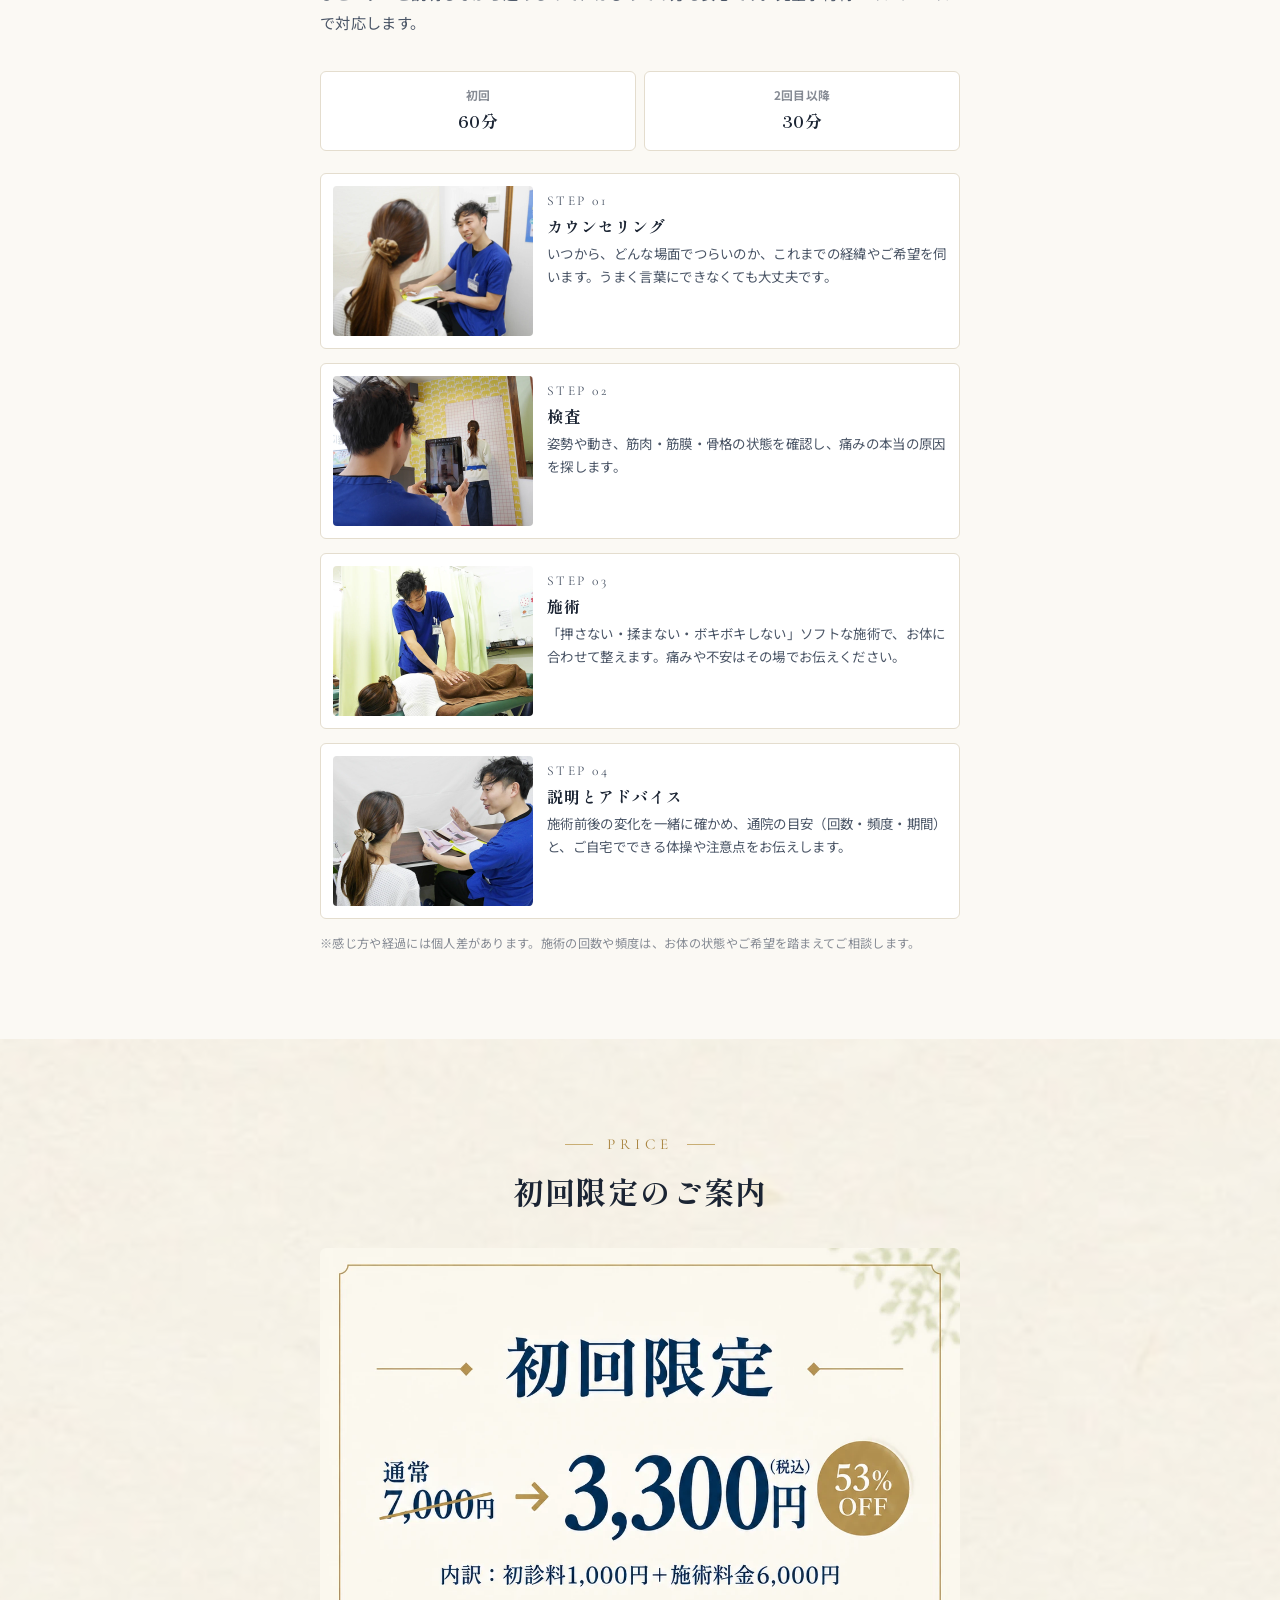
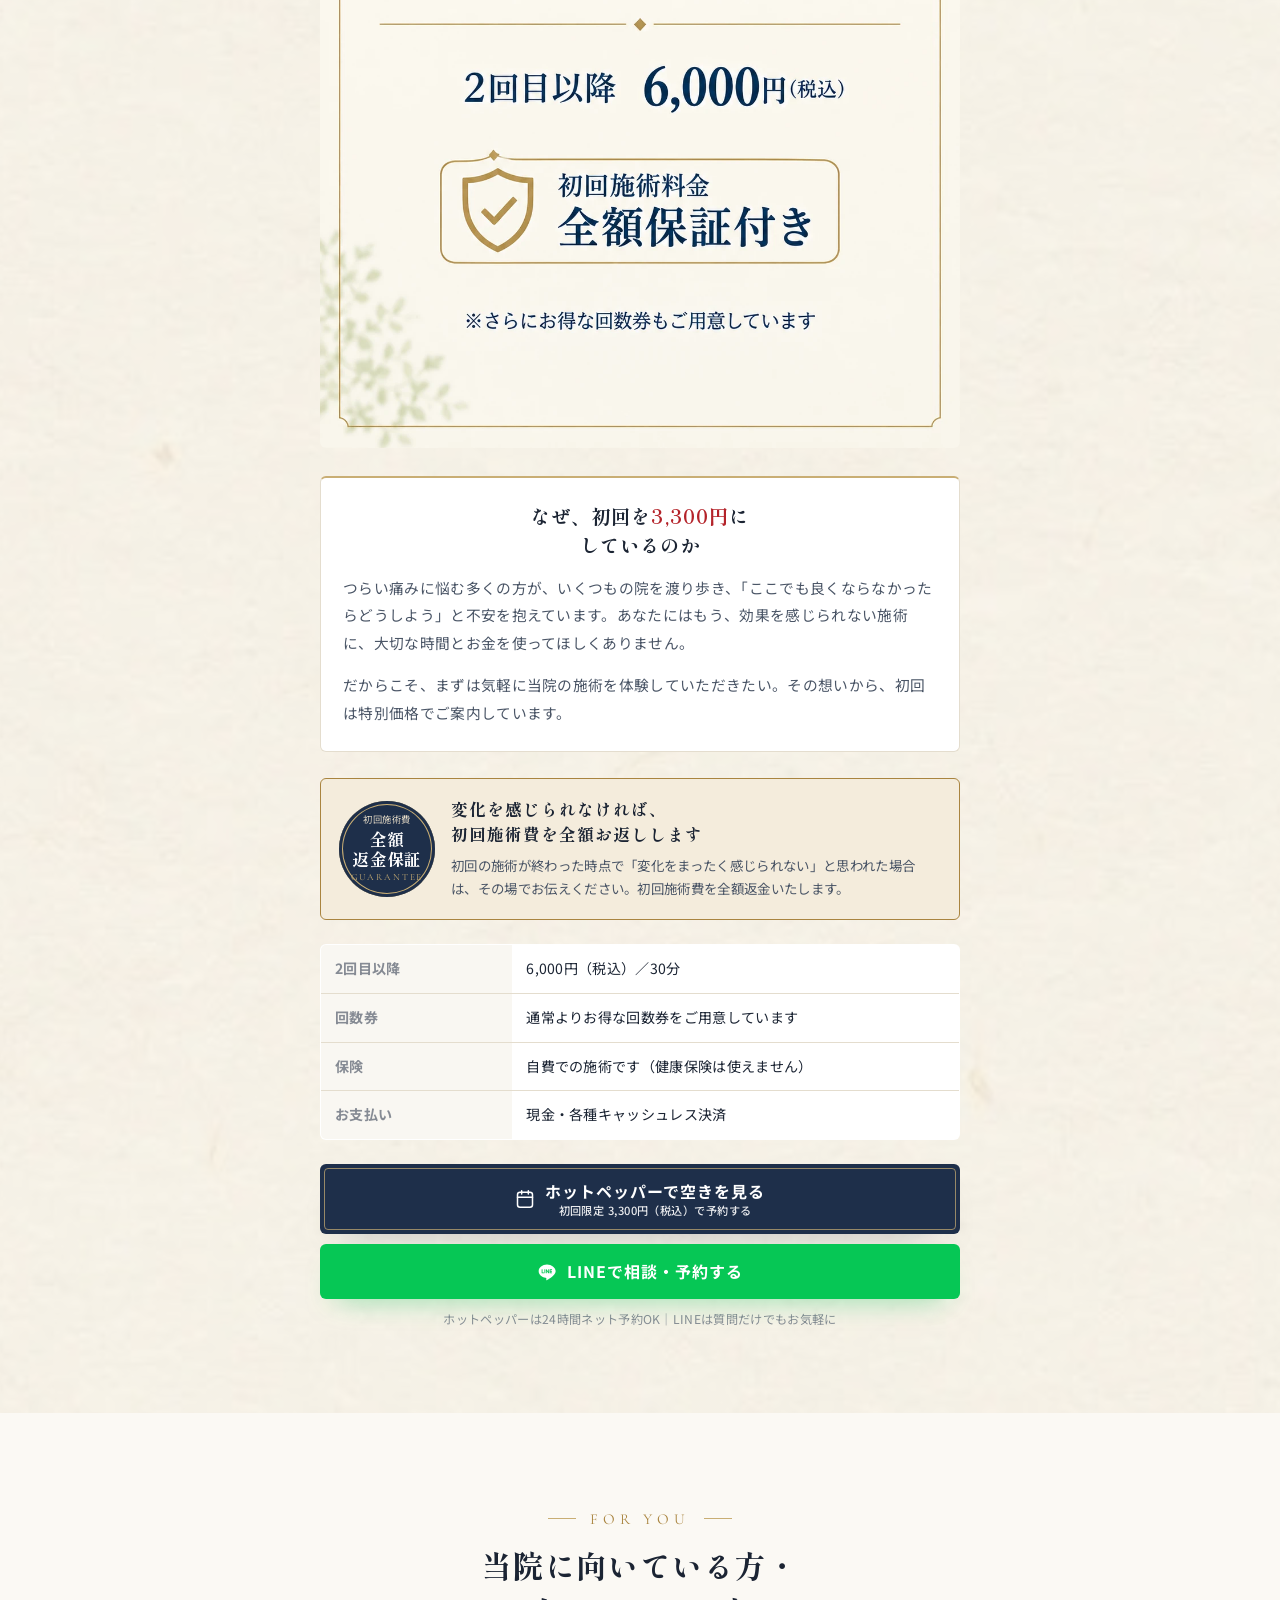
==== commit 52e24b5f: "LPの全面リニューアル（UI刷新・施術時間・選ばれる理由の更新）を反映 Co-Authored-By: Claude Opus 5.5 <noreply@anthropic.com>" ====
--- a/herunia/index.html
+++ b/herunia/index.html
@@ -2,1064 +2,374 @@
 <html lang="ja">
 <head>
 <meta name="robots" content="noindex, nofollow">
-
-<meta charset="UTF-8">
-<meta name="viewport" content="width=device-width, initial-scale=1.0">
+<meta charset="utf-8">
+<meta name="viewport" content="width=device-width, initial-scale=1">
 <title>椎間板ヘルニア改善メニュー｜おうか鍼灸整体院</title>
 <meta name="description" content="大阪市阿倍野区・おうか鍼灸整体院の椎間板ヘルニア改善メニュー。腰の痛みや足のしびれでお困りの方へ、根本からアプローチ。新規様限定価格でご案内中。ご予約はホットペッパービューティーから。">
+<meta name="theme-color" content="#1E2F4A">
+<meta property="og:title" content="椎間板ヘルニア改善メニュー｜おうか鍼灸整体院">
+<meta property="og:description" content="大阪市阿倍野区・おうか鍼灸整体院の椎間板ヘルニア改善メニュー。腰の痛みや足のしびれでお困りの方へ、根本からアプローチ。新規様限定価格でご案内中。ご予約はホットペッパービューティーから。">
+<meta property="og:type" content="website">
 
 <link rel="preconnect" href="https://fonts.googleapis.com">
 <link rel="preconnect" href="https://fonts.gstatic.com" crossorigin>
-<link href="https://fonts.googleapis.com/css2?family=Shippori+Mincho:wght@500;600;800&family=Noto+Sans+JP:wght@400;500;700&family=Cormorant+Garamond:wght@500;600;700&display=swap" rel="stylesheet">
-<style>
-:root{
-  --bg:#F7FAFC;
-  --surface:#FFFFFF;
-  --surface-alt:#EAF1F8;
-  --surface-card:#FFFFFF;
-  --ink:#1B2733;
-  --ink-soft:#4C6072;
-  --ink-mute:#7C8FA0;
-  --border:#D8E3ED;
-  --accent:#2A5F8F;
-  --accent-ink:#FFFFFF;
-  --accent-soft:#DCE9F4;
-  --accent-strong:#1E4A70;
-  --highlight:#B8822C;
-  --highlight-soft:#F4E6CC;
-  --shadow:rgba(42,95,143,0.20);
-  --radius-s:10px;
-  --radius-m:18px;
-  --radius-l:28px;
-  color-scheme: light;
-}
-@media (prefers-color-scheme: dark){
-  :root:not([data-theme="light"]){
-    --bg:#0D1620;
-    --surface:#132232;
-    --surface-alt:#152840;
-    --surface-card:#132232;
-    --ink:#EAF1FA;
-    --ink-soft:#B7C9DC;
-    --ink-mute:#7FA0C0;
-    --border:#22394E;
-    --accent:#5B9FE3;
-    --accent-ink:#08131F;
-    --accent-soft:#1B3450;
-    --accent-strong:#9CC8F2;
-    --highlight:#E3B764;
-    --highlight-soft:#3B2C14;
-    --shadow:rgba(0,0,0,0.55);
-    color-scheme: dark;
-  }
-}
-:root[data-theme="dark"]{
-  --bg:#0D1620; --surface:#132232; --surface-alt:#152840; --surface-card:#132232;
-  --ink:#EAF1FA; --ink-soft:#B7C9DC; --ink-mute:#7FA0C0; --border:#22394E;
-  --accent:#5B9FE3; --accent-ink:#08131F; --accent-soft:#1B3450; --accent-strong:#9CC8F2;
-  --highlight:#E3B764; --highlight-soft:#3B2C14; --shadow:rgba(0,0,0,0.55);
-  color-scheme: dark;
-}
-
-*{box-sizing:border-box;}
-[id]{scroll-margin-top:112px;}
-body{
-  margin:0;background:var(--bg);color:var(--ink);
-  font-family:"Noto Sans JP","Hiragino Kaku Gothic ProN",sans-serif;
-  font-size:16px;line-height:1.9;-webkit-font-smoothing:antialiased;
-}
-img{max-width:100%;display:block;}
-a{color:inherit;}
-h1,h2,h3{
-  font-family:"Shippori Mincho",serif;font-weight:800;line-height:1.55;
-  margin:0;text-wrap:balance;letter-spacing:.02em;
-}
-p{margin:0;}
-ul{margin:0;padding:0;list-style:none;}
-.num{font-family:"Cormorant Garamond","Noto Sans JP",serif;font-variant-numeric:tabular-nums;}
-
-.wrap{max-width:900px;margin:0 auto;padding-inline:clamp(20px,5vw,48px);}
-.section{padding-block:clamp(40px,6vw,72px);}
-.section-alt{background:var(--surface-alt);}
-.eyebrow{
-  display:inline-flex;align-items:center;gap:8px;font-size:.78rem;font-weight:700;
-  letter-spacing:.14em;color:var(--accent);background:var(--accent-soft);
-  border-radius:999px;padding:7px 16px;
-}
-.section-head{display:flex;flex-direction:column;gap:10px;margin-bottom:clamp(22px,4vw,36px);text-align:center;align-items:center;}
-.section-head h2{font-size:clamp(1.5rem,3.4vw,2.1rem);}
-.section-head .lead{color:var(--ink-soft);font-size:.98rem;max-width:52ch;}
-
-.btn{
-  display:inline-flex;align-items:center;justify-content:center;gap:9px;
-  border-radius:999px;padding:16px 30px;font-weight:700;font-size:1rem;
-  text-decoration:none;border:1px solid transparent;cursor:pointer;
-  transition:transform .15s ease, box-shadow .15s ease, background .15s ease;
-}
-.btn:hover{transform:translateY(-1px);}
-.btn:focus-visible{outline:3px solid var(--accent);outline-offset:2px;}
-.btn-primary{background:var(--accent);color:var(--accent-ink);box-shadow:0 14px 30px -12px var(--shadow);}
-.btn-primary:hover{background:var(--accent-strong);}
-.btn-outline{background:transparent;color:var(--ink);border-color:var(--border);}
-.btn svg{width:19px;height:19px;flex:none;}
-.btn-wide{width:100%;}
-.cta-note{font-size:.78rem;color:var(--ink-mute);margin-top:10px;}
-.hero-local{font-size:.95rem;font-weight:700;color:var(--ink-soft);text-align:center;line-height:1.6;max-width:640px;}
-.who-encourage{max-width:560px;margin:14px auto 0;text-align:center;font-size:.95rem;font-weight:700;color:var(--accent-strong);line-height:1.6;}
-.line-cta-lead{font-size:.95rem;font-weight:700;color:var(--ink-soft);text-align:center;}
-.btn-line{background:#06C755;color:#fff;box-shadow:0 14px 30px -12px rgba(6,199,85,.35);}
-.btn-line:hover{background:#05b34c;}
-
-/* ---------- Header (no nav, CTA-only) ---------- */
-.top-banner{background:var(--accent);color:var(--accent-ink);text-align:center;font-weight:700;font-size:.82rem;line-height:1.6;padding:9px 16px;}
-.header-group{
-  position:sticky;top:0;z-index:50;
-  background:color-mix(in srgb, var(--bg) 92%, transparent);
-  backdrop-filter:blur(10px);
-}
-.site-header{border-bottom:1px solid var(--border);}
-.site-header .wrap{display:flex;align-items:center;justify-content:space-between;padding-block:14px;gap:16px;max-width:1040px;}
-.logo{font-family:"Shippori Mincho",serif;font-weight:800;font-size:1.05rem;text-decoration:none;color:var(--ink);display:flex;flex-direction:column;line-height:1.3;}
-.logo small{font-size:.6rem;font-weight:500;letter-spacing:.14em;color:var(--accent);font-family:"Noto Sans JP",sans-serif;}
-@media (max-width:640px){.site-header .btn{display:none;}}
-
-/* ---------- Mini nav (in-page jump links only) ---------- */
-.mini-nav{border-bottom:1px solid var(--border);}
-.mini-nav .wrap{max-width:1040px;display:flex;gap:8px;overflow-x:auto;padding-block:10px;scrollbar-width:none;}
-.mini-nav .wrap::-webkit-scrollbar{display:none;}
-.mini-nav a{
-  flex:none;font-size:.8rem;font-weight:700;color:var(--ink-soft);text-decoration:none;
-  padding:7px 14px;border-radius:999px;background:var(--surface-alt);white-space:nowrap;
-}
-.mini-nav a:hover{color:var(--accent);background:var(--accent-soft);}
-
-/* ---------- Hero ---------- */
-.hero{padding-block:clamp(24px,4vw,48px) clamp(28px,5vw,52px);}
-.hero .wrap{max-width:720px;display:flex;flex-direction:column;align-items:center;text-align:center;gap:15px;}
-.hero-alert{
-  border:1.5px solid var(--accent-strong);border-radius:var(--radius-m);
-  padding:16px 24px;font-weight:700;font-size:1.18rem;line-height:1.6;text-align:center;
-  color:var(--ink);background:var(--surface-card);max-width:640px;
-}
-.hero-badge{
-  display:inline-flex;align-items:center;gap:10px;background:var(--highlight-soft);color:var(--highlight);
-  border-radius:999px;padding:8px 18px 8px 10px;font-weight:700;font-size:.85rem;
-}
-.lead .hl{color:var(--accent-strong);font-weight:700;}
-.hero-photo-wrap{position:relative;width:100%;}
-.symptom-visual{width:100%;max-width:280px;margin:2px auto 0;background:var(--surface-card);border:1px solid var(--border);border-radius:var(--radius-l);padding:8px 8px 12px;box-shadow:0 14px 30px -18px var(--shadow);}
-.symptom-photo{border-radius:calc(var(--radius-l) - 6px);overflow:hidden;}
-.symptom-photo img{width:100%;height:auto;display:block;}
-.symptom-visual svg{width:100%;height:auto;display:block;}
-.sv-body{fill:var(--accent-soft);stroke:var(--accent);stroke-width:2.5;stroke-linejoin:round;}
-.sv-burst{stroke:var(--highlight);stroke-width:4;stroke-linecap:round;}
-.sv-nerve{stroke:var(--highlight);stroke-width:3.5;stroke-dasharray:5 6;stroke-linecap:round;}
-.symptom-visual .sv-label{margin-top:8px;text-align:center;font-size:.74rem;font-weight:700;color:var(--accent);letter-spacing:.02em;}
-.reason-photo{width:100%;max-width:380px;margin:18px auto 0;background:var(--surface-card);border:1px solid var(--border);border-radius:var(--radius-l);padding:8px 8px 12px;box-shadow:0 14px 30px -18px var(--shadow);}
-.reason-photo img{width:100%;height:auto;border-radius:calc(var(--radius-l) - 6px);display:block;}
-.reason-photo .rp-label{margin-top:8px;text-align:center;font-size:.74rem;font-weight:700;color:var(--accent);letter-spacing:.02em;}
-
-.photo-badge{
-  position:absolute;right:12px;bottom:12px;background:var(--surface);border:1px solid var(--border);
-  border-radius:var(--radius-m);padding:10px 14px;box-shadow:0 10px 24px -10px var(--shadow);
-  text-align:right;max-width:220px;
-}
-.photo-badge .tag{
-  display:inline-block;font-size:.64rem;font-weight:700;color:var(--accent-strong);background:var(--accent-soft);
-  border-radius:999px;padding:3px 10px;margin-bottom:6px;
-}
-.photo-badge .name{display:block;font-size:.8rem;font-weight:700;color:var(--ink);}
-.photo-badge .role{display:block;font-size:.66rem;color:var(--ink-mute);}
-@media (max-width:420px){.photo-badge{max-width:170px;padding:8px 10px;}}
-.hero-badge .pct{background:var(--highlight);color:var(--surface);border-radius:999px;padding:3px 12px;font-family:"Cormorant Garamond",serif;font-size:.95rem;font-weight:700;}
-.hero-eyebrow-line{font-size:1.05rem;font-weight:700;color:var(--ink-soft);letter-spacing:.02em;}
-.hero h1{font-size:clamp(2.4rem,7.5vw,4rem);}
-.hero h1 em{color:var(--accent);font-style:normal;font-size:1.32em;display:inline-block;line-height:1.05;}
-.hero .lead{color:var(--ink-soft);font-size:1.02rem;max-width:44ch;}
-.price-row{
-  display:flex;align-items:baseline;justify-content:center;gap:18px;flex-wrap:wrap;
-  background:var(--surface-card);border:1px solid var(--border);border-radius:var(--radius-m);
-  padding:20px 26px;width:100%;max-width:420px;
-}
-.price-row .old{color:var(--ink-mute);text-decoration:line-through;font-size:1.02rem;}
-.price-row .new{font-size:2.4rem;font-weight:700;color:var(--accent);}
-.price-row .new small{font-size:.85rem;font-weight:500;color:var(--ink-mute);}
-.price-duo{display:flex;gap:14px;justify-content:center;flex-wrap:wrap;width:100%;max-width:420px;}
-.price-duo-item{flex:1;min-width:150px;background:var(--surface-card);border:1px solid var(--border);border-radius:var(--radius-m);padding:18px 14px;text-align:center;}
-.price-duo-item .label{font-size:.78rem;color:var(--ink-mute);font-weight:700;display:block;margin-bottom:6px;}
-.price-duo-item .amount{font-family:"Cormorant Garamond","Noto Sans JP",serif;font-variant-numeric:tabular-nums;font-size:1.9rem;font-weight:700;color:var(--accent);}
-.price-duo-item .amount small{font-size:.7rem;font-weight:500;color:var(--ink-mute);}
-.price-tiers{width:100%;max-width:360px;background:var(--surface-card);border:1px solid var(--border);border-radius:var(--radius-m);overflow:hidden;}
-.price-tier{display:flex;flex-direction:column;align-items:center;gap:6px;padding:16px 14px;}
-.price-tier + .price-tier{border-top:1px dashed var(--border);}
-.price-tier.featured{background:var(--accent-soft);}
-.tier-label{font-size:.8rem;color:var(--ink-mute);font-weight:700;letter-spacing:.02em;}
-.price-tier.featured .tier-label{color:var(--accent-strong);}
-.tier-price-row{display:flex;align-items:center;gap:8px;flex-wrap:wrap;justify-content:center;}
-.tier-before{font-family:"Cormorant Garamond","Noto Sans JP",serif;font-variant-numeric:tabular-nums;font-size:1.15rem;font-weight:700;color:var(--ink-mute);text-decoration:line-through;text-decoration-thickness:1.5px;}
-.tier-arrow{width:17px;height:17px;color:var(--highlight);flex:none;}
-.tier-after{font-family:"Cormorant Garamond","Noto Sans JP",serif;font-variant-numeric:tabular-nums;font-size:2.3rem;font-weight:700;color:var(--accent);line-height:1;}
-.price-tier:not(.featured) .tier-after{font-size:1.7rem;}
-.tier-unit{font-size:.74rem;font-weight:500;color:var(--ink-mute);}
-.tier-off{display:inline-flex;background:var(--highlight);color:var(--surface);border-radius:999px;padding:3px 13px;font-size:.78rem;font-weight:700;letter-spacing:.02em;}
-.tier-note{font-size:.72rem;color:var(--ink-mute);}
-.price-guarantee{display:inline-flex;align-items:center;gap:6px;font-size:.85rem;font-weight:700;color:var(--accent-strong);background:var(--accent-soft);border-radius:999px;padding:8px 16px;margin-top:2px;}
-.price-guarantee svg{width:17px;height:17px;flex:none;}
-.hero-cta{display:flex;flex-direction:column;align-items:center;gap:0;width:100%;max-width:420px;}
-.trust-row{display:flex;gap:22px;flex-wrap:wrap;justify-content:center;margin-top:6px;}
-.trust-item{display:flex;align-items:center;gap:8px;font-size:.85rem;color:var(--ink-soft);}
-.trust-item svg{width:18px;height:18px;color:var(--accent);flex:none;}
-.trust-item b{color:var(--ink);font-family:"Cormorant Garamond",serif;font-size:1.05rem;}
-
-.media-placeholder{
-  border:1.5px dashed var(--border);border-radius:var(--radius-l);
-  background:linear-gradient(155deg, var(--accent-soft), var(--surface-alt));
-  display:flex;flex-direction:column;align-items:center;justify-content:center;gap:10px;
-  color:var(--ink-mute);text-align:center;padding:28px;min-height:220px;
-}
-.media-placeholder svg{width:36px;height:36px;color:var(--accent);}
-.media-placeholder span{font-size:.8rem;font-weight:500;max-width:20ch;}
-.hero-photo{width:100%;height:auto;border-radius:var(--radius-l);border:1px solid var(--border);box-shadow:0 20px 40px -18px var(--shadow);}
-.section-photo{max-width:640px;margin:0 auto clamp(28px,4vw,40px);border-radius:var(--radius-l);overflow:hidden;border:1px solid var(--border);box-shadow:0 14px 30px -18px var(--shadow);}
-.section-photo img{width:100%;height:auto;display:block;}
-
-/* ---------- Concerns / Reasons ---------- */
-.concern-grid{display:grid;grid-template-columns:repeat(2,1fr);gap:14px;}
-@media (max-width:640px){.concern-grid{grid-template-columns:1fr;}}
-.concern-item{
-  display:flex;align-items:center;gap:12px;background:var(--surface-card);
-  border:1px solid var(--border);border-radius:var(--radius-s);padding:16px 18px;
-  text-decoration:none;transition:background .15s ease,border-color .15s ease;
-}
-a.concern-item:hover{background:var(--accent-soft);border-color:var(--accent);}
-.concern-item svg{width:20px;height:20px;color:var(--accent);flex:none;}
-.concern-item p{font-size:.93rem;color:var(--ink-soft);flex:1;}
-.concern-item .chev{width:16px;height:16px;color:var(--ink-mute);flex:none;}
-
-/* ---------- Who is this for ---------- */
-.who-grid{display:grid;grid-template-columns:1fr 1fr;gap:20px;}
-@media (max-width:640px){.who-grid{grid-template-columns:1fr;}}
-.who-card{border-radius:var(--radius-m);padding:26px 24px;border:1px solid var(--border);}
-.who-card.good{background:var(--accent-soft);}
-.who-card.caution{background:var(--surface-card);}
-.who-card h3{display:flex;align-items:center;gap:10px;font-size:1rem;font-family:"Shippori Mincho",serif;font-weight:600;margin-bottom:16px;}
-.who-card h3 svg{width:22px;height:22px;flex:none;color:var(--accent);}
-.who-card.caution h3 svg{color:var(--ink-mute);}
-.who-list{display:flex;flex-direction:column;gap:11px;}
-.who-list li{position:relative;padding-left:20px;font-size:.9rem;color:var(--ink-soft);list-style:none;}
-.who-list li::before{content:"";position:absolute;left:0;top:.55em;width:7px;height:7px;border-radius:50%;background:var(--accent);}
-.who-card.caution .who-list li::before{background:var(--ink-mute);}
-
-/* ---------- Menu explain ---------- */
-.menu-intro{max-width:640px;margin:0 auto 40px;text-align:center;color:var(--ink-soft);font-size:.98rem;}
-.feature-grid{display:grid;grid-template-columns:repeat(3,1fr);gap:20px;}
-@media (max-width:760px){.feature-grid{grid-template-columns:1fr;}}
-.feature-card{background:var(--surface-card);border:1px solid var(--border);border-radius:var(--radius-m);padding:26px 22px;display:flex;flex-direction:column;gap:12px;text-align:center;align-items:center;}
-.icon-badge{width:50px;height:50px;border-radius:50%;background:var(--accent-soft);display:flex;align-items:center;justify-content:center;color:var(--accent);flex:none;}
-.icon-badge svg{width:24px;height:24px;}
-.feature-card h3{font-size:1.02rem;}
-.feature-card p{color:var(--ink-soft);font-size:.88rem;}
-
-/* ---------- How it works (steps) ---------- */
-.step-list{display:grid;grid-template-columns:repeat(3,1fr);gap:24px;position:relative;}
-@media (max-width:760px){.step-list{grid-template-columns:1fr;gap:0;}}
-.step-item{background:var(--surface-card);border:1px solid var(--border);border-radius:var(--radius-m);padding:26px 22px;display:flex;flex-direction:column;gap:10px;}
-@media (max-width:760px){.step-item{border-radius:0;border-left:none;border-right:none;padding:22px 4px;}
-  .step-item:first-child{border-top:none;}
-}
-.step-num{font-family:"Cormorant Garamond",serif;font-weight:700;font-size:1.6rem;color:var(--accent);line-height:1;}
-.step-item h3{font-size:1rem;font-family:"Shippori Mincho",serif;font-weight:600;}
-.step-item p{color:var(--ink-soft);font-size:.88rem;}
-.step-caveat{max-width:640px;margin:28px auto 0;text-align:center;font-size:.78rem;color:var(--ink-mute);}
-
-/* ---------- Effects grid ---------- */
-.effect-grid{display:grid;grid-template-columns:repeat(3,1fr);gap:14px;}
-@media (max-width:640px){.effect-grid{grid-template-columns:repeat(2,1fr);}}
-.effect-item{
-  display:flex;flex-direction:column;align-items:center;gap:10px;text-align:center;
-  background:var(--surface-card);border:1px solid var(--border);border-radius:var(--radius-m);padding:20px 14px;
-}
-.effect-item .icon-badge{width:42px;height:42px;}
-.effect-item .icon-badge svg{width:20px;height:20px;}
-.effect-item p{font-size:.85rem;font-weight:700;color:var(--ink);}
-
-/* ---------- Case examples ---------- */
-.case-grid{display:grid;grid-template-columns:repeat(3,1fr);gap:20px;}
-@media (max-width:760px){.case-grid{grid-template-columns:1fr;}}
-.case-card{background:var(--surface-card);border:1px solid var(--border);border-radius:var(--radius-m);padding:26px 24px;display:flex;flex-direction:column;gap:12px;}
-.case-tag{display:inline-flex;align-self:flex-start;background:var(--accent-soft);color:var(--accent-strong);border-radius:999px;padding:5px 14px;font-size:.76rem;font-weight:700;}
-.case-card h3{font-size:.98rem;font-family:"Shippori Mincho",serif;font-weight:600;}
-.case-card p{color:var(--ink-soft);font-size:.88rem;}
-.case-disclaimer{max-width:640px;margin:28px auto 0;text-align:center;font-size:.78rem;color:var(--ink-mute);}
-
-/* ---------- Info table wrap ---------- */
-.table-wrap{max-width:680px;margin:0 auto;}
-.table-note{max-width:680px;margin:16px auto 0;font-size:.78rem;color:var(--ink-mute);text-align:center;}
-
-/* ---------- Comparison (card list) ---------- */
-.compare-legend{display:flex;gap:10px;justify-content:center;flex-wrap:wrap;margin-bottom:20px;}
-.legend-item{display:inline-flex;align-items:center;gap:7px;font-size:.8rem;font-weight:700;border-radius:999px;padding:7px 16px;}
-.legend-item svg{width:15px;height:15px;flex:none;}
-.legend-item.other{background:var(--surface-alt);color:var(--ink-mute);}
-.legend-item.us{background:var(--accent-soft);color:var(--accent-strong);}
-.compare-list{display:flex;flex-direction:column;gap:14px;max-width:640px;margin:0 auto;}
-.compare-card{background:var(--surface-card);border:1px solid var(--border);border-radius:var(--radius-m);padding:18px 20px;}
-.compare-label{font-size:.78rem;font-weight:700;color:var(--ink-mute);letter-spacing:.03em;margin-bottom:12px;}
-.compare-pair{display:grid;grid-template-columns:1fr 1fr;gap:10px;}
-@media (max-width:540px){.compare-pair{grid-template-columns:1fr;}}
-.compare-pill{display:flex;align-items:flex-start;gap:8px;border-radius:var(--radius-s);padding:12px 14px;font-size:.86rem;line-height:1.5;}
-.compare-pill svg{width:16px;height:16px;flex:none;margin-top:2px;}
-.compare-pill.other{background:var(--surface-alt);color:var(--ink-mute);}
-.compare-pill.other svg{color:var(--ink-mute);}
-.compare-pill.us{background:var(--accent-soft);color:var(--accent-strong);font-weight:700;border:1px solid var(--accent);}
-.compare-pill.us svg{color:var(--accent-strong);}
-
-/* ---------- Staff profile ---------- */
-.staff-wrap{max-width:640px;margin:0 auto;}
-.staff-photo{width:200px;max-width:55%;margin-inline:auto;}
-.staff-body{margin-top:24px;text-align:center;}
-.staff-body h3{font-size:1.05rem;}
-.staff-body .role{display:block;margin-top:4px;font-size:.8rem;color:var(--ink-mute);font-weight:700;letter-spacing:.05em;}
-.staff-body p{color:var(--ink-soft);font-size:.9rem;margin-top:14px;max-width:52ch;margin-inline:auto;}
-
-/* ---------- Reasons ---------- */
-.reason-grid{display:grid;grid-template-columns:repeat(3,1fr);gap:14px;}
-@media (max-width:760px){.reason-grid{grid-template-columns:1fr;}}
-.reason-card{background:var(--surface-card);border:1px solid var(--border);border-radius:var(--radius-m);padding:20px 18px;display:flex;flex-direction:column;gap:8px;}
-.reason-card .icon-badge{border-radius:14px;}
-.reason-card h3{font-size:1.04rem;}
-.reason-card p{color:var(--ink-soft);font-size:.9rem;}
-
-/* ---------- Reviews ---------- */
-.stat-card{background:var(--surface-card);border:1px solid var(--border);border-radius:var(--radius-l);padding:18px 14px;text-align:center;display:flex;flex-direction:column;align-items:center;gap:5px;flex:1;min-width:150px;max-width:230px;}
-.stat-icon{width:30px;height:30px;color:var(--accent-strong);display:flex;align-items:center;justify-content:center;}
-.stat-icon svg{width:100%;height:100%;}
-.stat-label{font-size:.8rem;font-weight:700;color:var(--ink-soft);}
-.stat-number{font-family:"Cormorant Garamond",serif;font-size:2.1rem;font-weight:700;color:var(--accent-strong);line-height:1;margin-top:2px;}
-.stat-number span{display:block;font-family:"Noto Sans JP",sans-serif;font-size:.72rem;font-weight:700;margin-top:5px;color:var(--ink-soft);}
-.stat-rating{display:flex;align-items:center;gap:5px;font-family:"Cormorant Garamond",serif;font-size:1.7rem;font-weight:700;color:var(--accent-strong);margin-top:2px;}
-.stat-rating svg{width:19px;height:19px;color:var(--highlight);flex:none;}
-.stat-rating-link{text-decoration:none;display:inline-flex;}
-.stat-rating-link .stat-rating{text-decoration:underline;text-underline-offset:3px;text-decoration-color:var(--border);}
-.stat-rating-link:hover .stat-rating{text-decoration-color:var(--accent-strong);}
-.stat-fine{font-size:.66rem;line-height:1.65;color:var(--ink-mute);margin-top:6px;}
-.review-card{
-  max-width:480px;margin:0 auto;background:var(--surface-card);border:1px solid var(--border);
-  border-radius:var(--radius-l);padding:36px;text-align:center;display:flex;flex-direction:column;gap:14px;align-items:center;
-}
-.review-score{font-family:"Cormorant Garamond",serif;font-size:3.4rem;font-weight:700;color:var(--accent);line-height:1;}
-.stars{display:flex;gap:4px;color:var(--highlight);}
-.stars svg{width:20px;height:20px;}
-.review-card p{color:var(--ink-soft);font-size:.9rem;}
-.review-card a{font-size:.85rem;font-weight:700;color:var(--accent);text-decoration:underline;text-underline-offset:3px;}
-.stats-row{display:flex;gap:10px;justify-content:center;align-items:stretch;flex-wrap:wrap;}
-.stats-row .review-card{flex:1;min-width:150px;max-width:230px;padding:22px 14px;gap:6px;}
-.stats-row .review-score{font-size:2.05rem;}
-.stats-row .review-score small{font-size:.85rem;font-weight:700;margin-left:2px;}
-.stats-row .stars svg{width:15px;height:15px;}
-.stats-row .review-card p{font-size:.74rem;line-height:1.5;}
-.stats-row .review-card a{font-size:.74rem;}
-
-/* ---------- Pricing block ---------- */
-.price-block{
-  max-width:520px;margin:0 auto;background:var(--surface-card);border:1px solid var(--border);
-  border-radius:var(--radius-l);padding:clamp(28px,5vw,44px);text-align:center;display:flex;flex-direction:column;gap:18px;align-items:center;
-}
-.price-block .menu-name{font-family:"Shippori Mincho",serif;font-weight:600;font-size:1.15rem;}
-.price-block .price-row{border:none;background:var(--surface-alt);}
-.price-block .price-duo-item{border:none;background:var(--surface-alt);}
-.price-footnote{font-size:.78rem;color:var(--ink-mute);}
-
-/* ---------- FAQ ---------- */
-.faq-list{display:flex;flex-direction:column;gap:12px;max-width:680px;margin:0 auto;}
-details.faq-item{background:var(--surface-card);border:1px solid var(--border);border-radius:var(--radius-s);overflow:hidden;}
-details.faq-item summary{list-style:none;cursor:pointer;padding:19px 22px;display:flex;align-items:center;justify-content:space-between;gap:16px;font-weight:700;font-size:.95rem;text-align:left;}
-details.faq-item summary::-webkit-details-marker{display:none;}
-details.faq-item summary .q-mark{color:var(--accent);font-family:"Cormorant Garamond",serif;margin-right:8px;font-size:1.15rem;}
-details.faq-item summary svg{width:19px;height:19px;flex:none;transition:transform .2s ease;color:var(--ink-mute);}
-details.faq-item[open] summary svg{transform:rotate(180deg);}
-.faq-item .a{padding:0 22px 21px 50px;color:var(--ink-soft);font-size:.9rem;text-align:left;}
-
-/* ---------- Access ---------- */
-.access-grid{display:grid;grid-template-columns:1fr 1fr;gap:24px;align-items:stretch;}
-@media (max-width:760px){.access-grid{grid-template-columns:1fr;}}
-.info-table{width:100%;border-collapse:collapse;background:var(--surface-card);border:1px solid var(--border);border-radius:var(--radius-m);overflow:hidden;}
-.info-table tr:not(:last-child) th,.info-table tr:not(:last-child) td{border-bottom:1px solid var(--border);}
-.info-table th,.info-table td{padding:15px 18px;text-align:left;font-size:.88rem;vertical-align:top;}
-.info-table th{width:32%;color:var(--ink-mute);font-weight:700;}
-.access-media{display:flex;flex-direction:column;height:100%;}
-.access-media .media-placeholder{min-height:100%;height:100%;}
-.access-photo{display:flex;flex-direction:column;height:100%;background:var(--surface-card);border:1px solid var(--border);border-radius:var(--radius-m);overflow:hidden;box-shadow:0 14px 30px -18px var(--shadow);text-decoration:none;}
-.access-photo img{width:100%;flex:1;min-height:180px;object-fit:cover;display:block;}
-.access-photo .ap-caption{padding:10px 14px;font-size:.78rem;font-weight:700;color:var(--accent-strong);text-align:center;background:var(--accent-soft);}
-.access-map{margin-top:20px;border-radius:var(--radius-l);overflow:hidden;border:1px solid var(--border);box-shadow:0 14px 30px -18px var(--shadow);}
-.access-map iframe{width:100%;height:320px;display:block;border:0;}
-
-/* ---------- Final CTA ---------- */
-.final-cta{
-  background:var(--accent);color:var(--accent-ink);border-radius:var(--radius-l);
-  padding:clamp(34px,6vw,56px);display:flex;flex-direction:column;align-items:center;gap:18px;text-align:center;
-}
-.final-cta h2{color:var(--accent-ink);}
-.final-cta p{color:color-mix(in srgb, var(--accent-ink) 85%, transparent);max-width:46ch;}
-.final-cta .btn-primary{background:var(--accent-ink);color:var(--accent-strong);}
-
-/* ---------- Footer ---------- */
-.site-footer{background:var(--ink);color:var(--bg);padding-block:40px 100px;}
-.site-footer .wrap{max-width:1040px;display:flex;flex-direction:column;gap:16px;}
-.site-footer .logo{color:var(--bg);}
-.site-footer .logo small{color:var(--highlight);}
-.footer-info{font-size:.82rem;color:color-mix(in srgb, var(--bg) 78%, transparent);line-height:1.8;}
-.footer-info a{color:color-mix(in srgb, var(--bg) 88%, transparent);text-decoration:underline;text-underline-offset:3px;}
-.footer-bottom{border-top:1px solid color-mix(in srgb, var(--bg) 16%, transparent);padding-top:16px;font-size:.75rem;color:color-mix(in srgb, var(--bg) 55%, transparent);}
-
-/* ---------- Sticky mobile CTA ---------- */
-.sticky-cta{display:none;position:fixed;left:0;right:0;bottom:0;z-index:60;background:var(--surface);border-top:1px solid var(--border);padding:10px clamp(16px,4vw,24px);box-shadow:0 -8px 24px -12px var(--shadow);}
-@media (max-width:720px){.sticky-cta{display:block;} body{padding-bottom:88px;}}
-.sticky-cta-row{display:flex;gap:8px;max-width:560px;margin-inline:auto;}
-.sticky-btn{flex:1;display:flex;flex-direction:column;align-items:center;justify-content:center;gap:3px;padding:8px 4px;border-radius:14px;border:1px solid var(--border);color:var(--ink-soft);font-size:.64rem;font-weight:700;text-decoration:none;background:var(--surface);transition:background .15s ease;}
-.sticky-btn svg{width:19px;height:19px;}
-.sticky-btn:active{background:var(--accent-soft);}
-.sticky-btn.primary{flex:1.7;flex-direction:row;gap:7px;background:var(--accent);color:var(--accent-ink);border-color:var(--accent);font-size:.82rem;}
-.sticky-btn.primary svg{width:18px;height:18px;}
-
-/* ---------- 見本LPの構成に合わせて追加したセクション ---------- */
-.check-list{display:flex;flex-direction:column;gap:10px;max-width:560px;margin:0 auto;}
-.check-list li{display:flex;align-items:flex-start;gap:10px;background:var(--surface-card);border:1px solid var(--border);border-radius:var(--radius-s);padding:14px 16px;font-size:.93rem;font-weight:700;color:var(--ink);line-height:1.6;}
-.check-list li svg{width:20px;height:20px;flex:none;color:var(--accent);margin-top:2px;}
-.concern-close{max-width:560px;margin:18px auto 0;text-align:center;font-size:.9rem;color:var(--ink-soft);}
-.area-list{display:flex;flex-direction:column;gap:10px;max-width:640px;margin:0 auto;}
-details.area-item{background:var(--surface-card);border:1px solid var(--border);border-radius:var(--radius-m);overflow:hidden;}
-details.area-item summary{list-style:none;cursor:pointer;display:flex;align-items:center;gap:14px;padding:16px 18px;font-weight:700;font-size:.95rem;}
-details.area-item summary::-webkit-details-marker{display:none;}
-details.area-item summary .area-num{font-family:"Cormorant Garamond",serif;font-size:1.3rem;font-weight:700;color:var(--accent);line-height:1;}
-details.area-item summary .area-name{flex:1;}
-details.area-item summary svg{width:18px;height:18px;flex:none;color:var(--ink-mute);transition:transform .2s ease;}
-details.area-item[open] summary svg{transform:rotate(180deg);}
-details.area-item .who-list{padding:0 20px 18px 50px;}
-.area-note{max-width:640px;margin:18px auto 0;font-size:.8rem;color:var(--ink-mute);text-align:center;}
-.feature-list{display:flex;flex-direction:column;gap:18px;max-width:680px;margin:0 auto;}
-.feature-block{background:var(--surface-card);border:1px solid var(--border);border-radius:var(--radius-l);padding:clamp(22px,4vw,32px);display:flex;flex-direction:column;gap:12px;}
-.feature-block .feature-num{font-family:"Cormorant Garamond",serif;font-size:2rem;font-weight:700;color:var(--accent);line-height:1;}
-.feature-block h3{font-size:1.12rem;}
-.feature-block p{color:var(--ink-soft);font-size:.92rem;}
-.qual-tags{display:flex;gap:8px;flex-wrap:wrap;}
-.qual-tags span{background:var(--accent-soft);color:var(--accent-strong);border-radius:999px;padding:5px 14px;font-size:.8rem;font-weight:700;}
-.choose-box{margin-top:6px;border-top:1px dashed var(--border);padding-top:16px;display:flex;flex-direction:column;gap:10px;}
-.choose-box h4{margin:0;font-size:.95rem;font-family:"Shippori Mincho",serif;}
-.choose-box .info-table th{width:40%;}
-.staff-card{max-width:640px;margin:0 auto;background:var(--surface-card);border:1px solid var(--border);border-radius:var(--radius-l);padding:clamp(24px,4vw,36px);}
-.staff-card .staff-body{margin-top:18px;}
-.staff-points{margin-top:18px;text-align:left;display:flex;flex-direction:column;gap:12px;}
-.staff-points dt{font-size:.8rem;font-weight:700;color:var(--accent-strong);}
-.staff-points dd{margin:2px 0 0;font-size:.9rem;color:var(--ink-soft);}
-.voice-box{max-width:560px;margin:0 auto;background:var(--surface-card);border:1px solid var(--border);border-radius:var(--radius-l);padding:28px 24px;text-align:center;display:flex;flex-direction:column;align-items:center;gap:12px;}
-.voice-box .review-score{font-size:2.6rem;}
-.voice-box p{color:var(--ink-soft);font-size:.9rem;}
-.voice-box a.btn{margin-top:4px;}
-.price-sub{width:100%;text-align:left;display:flex;flex-direction:column;gap:14px;border-top:1px dashed var(--border);padding-top:18px;}
-.price-sub h3{font-size:1rem;}
-.price-sub p{font-size:.88rem;color:var(--ink-soft);}
-.price-sub .info-table th{width:34%;}
-.flow-list{display:flex;flex-direction:column;gap:14px;max-width:640px;margin:0 auto;counter-reset:flow;}
-.flow-step{display:flex;gap:16px;align-items:flex-start;background:var(--surface-card);border:1px solid var(--border);border-radius:var(--radius-m);padding:20px;}
-.flow-step .step-num{flex:none;width:44px;height:44px;border-radius:50%;background:var(--accent);color:var(--accent-ink);display:flex;align-items:center;justify-content:center;font-size:1.3rem;}
-.flow-step h3{font-size:1rem;font-family:"Shippori Mincho",serif;font-weight:700;}
-.flow-step p{font-size:.88rem;color:var(--ink-soft);margin-top:4px;}
-.flow-cta{max-width:420px;margin:24px auto 0;display:flex;flex-direction:column;gap:10px;}
-.step-list-4{grid-template-columns:repeat(2,1fr);}
-@media (max-width:760px){.step-list-4{grid-template-columns:1fr;}}
-.visit-grid{display:grid;grid-template-columns:repeat(3,1fr);gap:14px;margin-top:24px;}
-@media (max-width:760px){.visit-grid{grid-template-columns:1fr;}}
-.visit-card{background:var(--surface-card);border:1px solid var(--border);border-radius:var(--radius-m);padding:18px 20px;}
-.visit-card h3{font-size:.98rem;margin-bottom:6px;}
-.visit-card p{font-size:.86rem;color:var(--ink-soft);}
-
-/* 初回の流れ：各ステップのイラスト */
-.step-item .step-img{display:block;width:100%;max-width:360px;aspect-ratio:4/3;object-fit:cover;height:auto;border-radius:var(--radius-m);margin:0 auto 6px;}
-.step-illust{display:block;width:100%;max-width:320px;height:auto;margin:0 auto 20px;border-radius:var(--radius-l);}
-.feature-illust{display:block;width:100%;max-width:220px;height:auto;margin:4px auto 0;border-radius:var(--radius-l);}
-.reason-illust{display:block;width:100%;height:auto;border-radius:var(--radius-s);margin-bottom:4px;}
-.hero-copy-img{width:100%;max-width:480px;height:auto;display:block;margin:0 auto;}
-.visually-hidden{position:absolute;width:1px;height:1px;padding:0;margin:-1px;overflow:hidden;clip:rect(0 0 0 0);white-space:nowrap;border:0;}
-.price-img{width:100%;max-width:420px;height:auto;display:block;margin:0 auto;}
-/* ---------- PC表示の横幅を640pxにそろえる（スマホ表示は変更なし） ---------- */
-@media (min-width:700px){
-  :root{--col:640px;}
-  main .wrap,.hero .wrap,.site-header .wrap,.mini-nav .wrap{max-width:var(--col);padding-inline:0;}
-  main > section > :not(.wrap){max-width:var(--col);margin-inline:auto;}
-  .price-img,.hero-copy-img,.hero-alert,.symptom-visual,.hero-photo-wrap,.price-tiers,.hero-cta,
-  .stats-row,.check-list,.concern-close,.table-note,.section-photo,
-  .reason-photo,.reason-grid,.concern-grid,.who-grid,.compare-list,.step-list,.effect-grid,.case-grid,.table-wrap,
-  .area-list,.area-note,.feature-list,.staff-card,.voice-box,.price-block,.flow-list,.flow-cta,
-  .access-grid,.visit-grid,.access-map,.faq-list,.final-cta,.step-caveat,.case-disclaimer,.review-card{max-width:var(--col);width:100%;margin-inline:auto;}
-  .stat-card{max-width:none;}
-  .step-list,.step-list-4,.access-grid,.visit-grid,.case-grid,.reason-grid{grid-template-columns:1fr;}
-  .reason-photo{padding:8px;}
-  main .wrap > .btn-line{max-width:var(--col)!important;}
-}
-/* ========== 匠テーマ（案2：紺と金）========== */
-:root{
-  --bg:#FBF9F4; --surface:#FFFFFF; --surface-alt:#F4F0E7; --surface-card:#FFFFFF;
-  --ink:#1B2433; --ink-soft:#4A5566; --ink-mute:#878C95; --border:#E4DDCE;
-  --accent:#1E2F4A; --accent-ink:#FFFFFF; --accent-soft:#E8EBF0; --accent-strong:#14213A;
-  --highlight:#A9843F; --highlight-soft:#F4ECDC; --shadow:rgba(20,33,58,0.14);
-  --gold-line:#C2A265;
-  --radius-s:4px; --radius-m:6px; --radius-l:8px;
-}
-@media (prefers-color-scheme: dark){
-  :root:not([data-theme="light"]){
-    --bg:#10151D; --surface:#161D28; --surface-alt:#1B2330; --surface-card:#161D28;
-    --ink:#EEE9DF; --ink-soft:#C6C0B4; --ink-mute:#8E8A82; --border:#2C3544;
-    --accent:#C9A866; --accent-ink:#10151D; --accent-soft:#2A2A24; --accent-strong:#E2C98F;
-    --highlight:#D4B176; --highlight-soft:#3A3122; --shadow:rgba(0,0,0,0.5); --gold-line:#8C7444;
-  }
-}
-:root[data-theme="dark"]{
-  --bg:#10151D; --surface:#161D28; --surface-alt:#1B2330; --surface-card:#161D28;
-  --ink:#EEE9DF; --ink-soft:#C6C0B4; --ink-mute:#8E8A82; --border:#2C3544;
-  --accent:#C9A866; --accent-ink:#10151D; --accent-soft:#2A2A24; --accent-strong:#E2C98F;
-  --highlight:#D4B176; --highlight-soft:#3A3122; --shadow:rgba(0,0,0,0.5); --gold-line:#8C7444;
-}
-
-/* 見出し：字間を広げ、小見出しは金の細線で挟む */
-h1,h2,h3{letter-spacing:.06em;}
-.section-head h2{letter-spacing:.08em;}
-.eyebrow{background:none;border-radius:0;padding:0;color:var(--highlight);font-family:"Shippori Mincho",serif;font-weight:600;font-size:.86rem;letter-spacing:.2em;gap:12px;}
-.eyebrow::before,.eyebrow::after{content:"";width:28px;height:1px;background:var(--gold-line);}
-.section-head::after{content:"";display:block;width:40px;height:1px;background:var(--gold-line);margin-top:6px;}
-
-/* ボタン：角を控えめに、上品に */
-.btn{border-radius:var(--radius-m);letter-spacing:.08em;}
-.btn-primary{box-shadow:0 10px 24px -14px var(--shadow);}
-.btn-outline{border-color:var(--gold-line);}
-
-/* カード：影を抑え、上辺に金の細線 */
-.feature-block,.staff-card,.voice-box,.price-block,.review-card{box-shadow:none;border-top:2px solid var(--gold-line);}
-.feature-block .feature-num,.step-num,.cause-num,.area-num{color:var(--highlight);}
-.flow-step .step-num{background:none;border:1px solid var(--gold-line);color:var(--highlight);}
-.check-list li svg,.concern-item svg,.who-list li::before{color:var(--highlight);}
-.who-list li::before{background:var(--gold-line);}
-.qual-tags span{background:none;border:1px solid var(--gold-line);color:var(--accent-strong);border-radius:2px;}
-.symptom-visual,.reason-photo,.section-photo,.access-photo,.access-map,.hero-photo{box-shadow:none;}
-.price-tier.featured{background:var(--highlight-soft);}
-.tier-after,.stat-number,.stat-rating,.review-score{color:var(--accent-strong);}
-.tier-off{background:var(--highlight);}
-.price-guarantee{background:none;border:1px solid var(--gold-line);color:var(--accent-strong);border-radius:2px;}
-.hero-badge{border-radius:2px;}
-.hero-badge .pct{border-radius:2px;}
-.compare-pill.us{border-color:var(--gold-line);}
-
-/* 最後の予約：紺の地に金の内枠 */
-.final-cta{position:relative;}
-.final-cta::before{content:"";position:absolute;inset:10px;border:1px solid var(--gold-line);border-radius:4px;pointer-events:none;}
-.final-cta .btn-primary{background:var(--accent-ink);color:var(--accent-strong);}
-
-/* 内側の枠がないセクションにも左右の余白 */
-main > section:not(.hero):not(:has(> .wrap)){padding-inline:clamp(20px,5vw,48px);}
-
-/* 帯のセクションに和紙の質感（ダークモードでは使わない） */
-.section-alt{background-color:var(--surface-alt);background-image:linear-gradient(color-mix(in srgb, var(--surface-alt) 45%, transparent),color-mix(in srgb, var(--surface-alt) 45%, transparent)),url("../images/washi.jpg");background-size:cover;background-position:center;}
-@media (prefers-color-scheme: dark){:root:not([data-theme="light"]) .section-alt{background-image:none;}}
-:root[data-theme="dark"] .section-alt{background-image:none;}
-
-/* 最後の予約：線画の背景（紺と金のページのみ。ダークモードでは使わない） */
-.final-cta{background-color:#1F3150;}
-.cta-motif{display:block;width:150px;mix-blend-mode:lighten;height:auto;margin:6px auto calc(-1 * clamp(34px,6vw,56px) + 11px);}
-@media (prefers-color-scheme: dark){:root:not([data-theme="light"]) .final-cta{background-image:none;background-color:var(--accent);}}
-:root[data-theme="dark"] .final-cta{background-color:var(--accent);}
-:root[data-theme="dark"] .cta-motif{display:none;}
-
-/* お客様の声（写真） */
-.voice-grid{display:grid;grid-template-columns:1fr;gap:14px;max-width:var(--col,640px);margin:0 auto 12px;}
-@media (min-width:700px){.voice-grid{grid-template-columns:1fr 1fr;}.voice-card:first-child{grid-column:1/-1;}}
-.voice-card{margin:0;background:var(--surface-card);border:1px solid var(--border);border-top:2px solid var(--gold-line);border-radius:var(--radius-l);overflow:hidden;}
-.voice-card img{display:block;width:100%;height:auto;}
-.voice-card figcaption{padding:14px 16px 16px;font-family:"Shippori Mincho",serif;font-weight:700;font-size:.98rem;line-height:1.6;color:var(--ink);}
-.voice-note{max-width:var(--col,640px);margin:0 auto 24px;font-size:.76rem;color:var(--ink-mute);text-align:center;}
-
-/* ヘッダー・フッター */
-.site-header{border-bottom:1px solid var(--gold-line);}
-.logo small{color:var(--highlight);letter-spacing:.2em;}
-.mini-nav a{border-radius:2px;background:none;border:1px solid var(--border);}
-.mini-nav a:hover{border-color:var(--gold-line);background:none;color:var(--accent-strong);}
-.site-footer{background:var(--footer-bg,#14213A);color:#EEE9DF;}
-.site-footer .logo{color:#EEE9DF;}
-.footer-info,.footer-info a{color:#D9D2C4;}
-.sticky-btn.primary{border-radius:var(--radius-m);}
-.sticky-btn{border-radius:var(--radius-m);}
-</style>
+<link rel="stylesheet" href="https://fonts.googleapis.com/css2?family=Shippori+Mincho:wght@500;600;700;800&family=Noto+Sans+JP:wght@400;500;700&family=Cormorant+Garamond:wght@500;600;700&display=swap">
+<link rel="stylesheet" href="../assets/lp.css">
 </head>
-<body>
-<div class="top-banner">阿倍野区の椎間板ヘルニア整体院なら、おうか鍼灸整体院を</div>
-
-<div class="header-group">
-  <header class="site-header">
-    <div class="wrap">
-      <a href="#top" class="logo">おうか鍼灸整体院<small>OHKA SHINKYU SEITAI-IN</small></a>
-      <a href="https://beauty.hotpepper.jp/kr/slnH000785185/coupon/" class="btn btn-primary js-reserve">
-        <svg viewBox="0 0 24 24" fill="none" stroke="currentColor" stroke-width="1.8" stroke-linecap="round" stroke-linejoin="round"><rect x="3" y="4" width="18" height="18" rx="3"/><path d="M16 2v4M8 2v4M3 10h18"/></svg>
-        ホットペッパーで予約
-      </a>
-    </div>
-  </header>
-  <nav class="mini-nav" aria-label="ページ内メニュー">
-    <div class="wrap">
-      <a href="#approach">初回の流れ</a>
-      <a href="#features">選ばれる理由</a>
-      <a href="#staff">施術者紹介</a>
-      <a href="#price">料金</a>
-      <a href="#flow">予約の流れ</a>
-      <a href="#access">アクセス</a>
-      <a href="#faq">よくある質問</a>
-    </div>
-  </nav>
-</div>
+<body class="">
+<p class="topline">阿倍野区の椎間板ヘルニア整体院なら、おうか鍼灸整体院を</p>
+<header class="site-header">
+  <div class="wrap">
+    <a href="#top" class="logo"><b>おうか鍼灸整体院</b><small>OHKA SHINKYU SEITAI-IN</small></a>
+    <div class="head-actions">
+      <a href="tel:0666219189" class="head-tel" aria-label="電話する"><svg viewBox="0 0 24 24" fill="none" stroke="currentColor" stroke-width="1.8" stroke-linecap="round" stroke-linejoin="round"><path d="M22 16.9v3a2 2 0 0 1-2.2 2 19.8 19.8 0 0 1-8.6-3.1 19.5 19.5 0 0 1-6-6 19.8 19.8 0 0 1-3.1-8.7A2 2 0 0 1 4.1 2h3a2 2 0 0 1 2 1.7c.1 1 .3 2 .6 2.9a2 2 0 0 1-.5 2.1L8 9.9a16 16 0 0 0 6 6l1.2-1.2a2 2 0 0 1 2.1-.5c.9.3 1.9.5 2.9.6a2 2 0 0 1 1.8 2Z"/></svg></a>
+      <a href="https://beauty.hotpepper.jp/kr/slnH000785185/coupon/" target="_blank" rel="noopener" class="head-cta js-reserve">ネット予約</a>
+    </div>
+  </div>
+</header>
 
 <main id="top">
-
 <section class="hero">
     <div class="wrap">
-
-      <h1 class="visually-hidden">椎間板ヘルニアの最後の希望。</h1>
-      <img src="hero-copy.jpg" class="hero-copy-img" width="1024" height="1536" fetchpriority="high" alt="どこに行っても、腰の痛みやしびれが取れなかった方へ。椎間板ヘルニアの最後の希望。腰の痛み・足のしびれ・前かがみがつらい。国家資格保有スタッフが原因を見極め、根本からアプローチします。初回3,300円（税込）。">
-
-      <img src="../images/price-offer.webp" class="price-img" width="1122" height="1402" alt="初回限定 通常7,000円→3,300円（税込）53%OFF。内訳：初診料1,000円＋施術料金6,000円。2回目以降6,000円（税込）。初回施術料金 全額保証付き。※さらにお得な回数券もご用意しています。">
-
-      <div class="hero-cta">
-        <a href="https://beauty.hotpepper.jp/kr/slnH000785185/coupon/" class="btn btn-primary btn-wide js-reserve">
-          <svg viewBox="0 0 24 24" fill="none" stroke="currentColor" stroke-width="1.8" stroke-linecap="round" stroke-linejoin="round"><rect x="3" y="4" width="18" height="18" rx="3"/><path d="M16 2v4M8 2v4M3 10h18"/></svg>
-          ホットペッパーで予約する
-        </a>
-        <a href="https://lin.ee/Y1Ww8T6" target="_blank" rel="noopener" class="btn btn-line btn-wide" style="margin-top:10px;">
-          <svg viewBox="0 0 24 24" fill="none" stroke="currentColor" stroke-width="1.8" stroke-linecap="round" stroke-linejoin="round"><path d="M21 11.5a8.38 8.38 0 0 1-.9 3.8 8.5 8.5 0 0 1-7.6 4.7 8.38 8.38 0 0 1-3.8-.9L3 21l1.9-5.7a8.38 8.38 0 0 1-.9-3.8 8.5 8.5 0 0 1 4.7-7.6 8.38 8.38 0 0 1 3.8-.9h.5a8.48 8.48 0 0 1 8 8v.5z"/></svg>
-          公式LINEで相談する
-        </a>
-        <p class="cta-note">空き状況の確認・ご予約はホットペッパービューティーまたは公式LINEから承っております</p>
-      </div>
-
-      <div class="trust-row">
-        <div class="trust-item">
-          <svg viewBox="0 0 24 24" fill="none" stroke="currentColor" stroke-width="1.7" stroke-linecap="round" stroke-linejoin="round"><path d="M12 3l7 3v6c0 4.5-3 7.5-7 9-4-1.5-7-4.5-7-9V6l7-3Z"/><path d="M9.5 12l1.8 1.8L15 10.2"/></svg>
-          <span><b>国家資格</b>保有スタッフ</span>
+      <h1 class="sr-only">椎間板ヘルニアの最後の希望。</h1>
+      <div class="hero-img"><img src="hero-copy.jpg" width="1024" height="1536" fetchpriority="high" alt="どこに行っても、腰の痛みやしびれが取れなかった方へ。椎間板ヘルニアの最後の希望。腰の痛み・足のしびれ・前かがみがつらい。国家資格保有スタッフが原因を見極め、根本からアプローチします。初回3,300円（税込）。"></div>
+      <div class="offer" id="offer">
+        <div class="offer-bar"><p class="ob-label">初回限定</p><p class="ob-price"><s>通常7,000円</s><span class="ob-arrow">→</span><b class="num">3,300</b><span class="ob-yen">円<small>（税込）</small></span><span class="ob-off">53%<br>OFF</span></p><p class="ob-sub">2回目以降 6,000円（税込）｜初回施術費 全額返金保証</p></div>
+        <ul class="offer-badges"><li><svg viewBox="0 0 24 24" fill="none" stroke="currentColor" stroke-width="1.6" stroke-linecap="round" stroke-linejoin="round"><path d="M12 3l7 3v6c0 4.5-3 7.5-7 9-4-1.5-7-4.5-7-9V6l7-3Z"/><path d="M9.5 12l1.8 1.8L15 10"/></svg>国家資格<br>保有</li><li><svg viewBox="0 0 24 24" fill="none" stroke="currentColor" stroke-width="1.6" stroke-linecap="round" stroke-linejoin="round"><circle cx="12" cy="7" r="3.5"/><path d="M5 21v-2a7 7 0 0 1 14 0v2"/></svg>完全予約制<br>マンツーマン</li><li><svg viewBox="0 0 24 24" fill="none" stroke="currentColor" stroke-width="1.6" stroke-linecap="round" stroke-linejoin="round"><circle cx="12" cy="7" r="3"/><path d="M6.5 21v-3.5a5.5 5.5 0 0 1 11 0V21"/><path d="M9.5 14.5 12 17l2.5-2.5"/></svg>キッズルーム<br>完備</li><li><svg viewBox="0 0 24 24" fill="none" stroke="currentColor" stroke-width="1.6" stroke-linecap="round" stroke-linejoin="round"><circle cx="12" cy="12" r="9"/><path d="M12 7v5l3 2"/></svg>初回<br>全額返金保証</li></ul>
+        <p class="steps-title">ご予約はかんたん3ステップ</p>
+        <ol class="steps-mini"><li><b>01</b>ボタンを<br>タップ</li><li><b>02</b>日時を<br>選ぶ</li><li><b>03</b>ご来院</li></ol>
+      <div class="cta-stack">
+        <a href="https://beauty.hotpepper.jp/kr/slnH000785185/coupon/" target="_blank" rel="noopener" class="btn btn-reserve js-reserve"><svg viewBox="0 0 24 24" fill="none" stroke="currentColor" stroke-width="1.8" stroke-linecap="round" stroke-linejoin="round"><rect x="3" y="4" width="18" height="18" rx="3"/><path d="M16 2v4M8 2v4M3 10h18"/></svg><span class="btn-txt">ホットペッパーで空きを見る<small>初回限定 3,300円（税込）で予約する</small></span></a>
+        <a href="https://lin.ee/Y1Ww8T6" target="_blank" rel="noopener" class="btn btn-line js-line"><svg viewBox="0 0 24 24" fill="currentColor"><path d="M12 3C6.5 3 2 6.6 2 11c0 3.9 3.5 7.2 8.3 7.9.3.1.8.2.9.5.1.3.1.7 0 1l-.1.9c0 .3-.2 1 .9.5s6-3.5 8.2-6.1c1.5-1.6 2.2-3.2 2.2-4.8C22 6.6 17.5 3 12 3Zm-4 10.6H6.1c-.3 0-.5-.2-.5-.5V9.3c0-.3.2-.5.5-.5s.5.2.5.5v3.3H8c.3 0 .5.2.5.5s-.2.5-.5.5Zm1.9-.5c0 .3-.2.5-.5.5s-.5-.2-.5-.5V9.3c0-.3.2-.5.5-.5s.5.2.5.5v3.8Zm4.6 0c0 .2-.1.4-.3.5h-.2c-.2 0-.3-.1-.4-.2l-1.9-2.6v2.3c0 .3-.2.5-.5.5s-.5-.2-.5-.5V9.3c0-.2.1-.4.3-.5h.2c.2 0 .3.1.4.2l1.9 2.6V9.3c0-.3.2-.5.5-.5s.5.2.5.5v3.8Zm3.1-2.4c.3 0 .5.2.5.5s-.2.5-.5.5h-1.4v.9h1.4c.3 0 .5.2.5.5s-.2.5-.5.5h-1.9c-.3 0-.5-.2-.5-.5V9.3c0-.3.2-.5.5-.5h1.9c.3 0 .5.2.5.5s-.2.5-.5.5h-1.4v.9h1.4Z"/></svg><span>LINEで相談・予約する</span></a>
+      </div>
+      <p class="cta-note">ホットペッパーは24時間ネット予約OK｜LINEは質問だけでもお気軽に</p>
+      </div>
+    </div>
+  </section>
+
+<section class="sec dark" id="professional">
+    <div class="wrap">
+    <div class="sec-head">
+      <p class="sec-en">Professional</p>
+      <h2>プロの治療家も学ぶ、<br>痛みの施術技術</h2>
+    </div>
+      <div class="auth-photos reveal">
+        <div class="photo"><img src="../images/hp/seminar01.jpg" width="800" height="533" loading="lazy" alt="治療家向けセミナーで院長が施術を指導している様子"></div>
+        <div class="photo"><img src="../images/hp/seminar02.jpg" width="800" height="533" loading="lazy" alt="セミナーで講師を務める院長"></div>
+      </div>
+      <div class="auth-copy">
+        <h3>全国の理学療法士・柔道整復師に<br>技術指導を行っています</h3>
+        <p>院長・柳澤は、理学療法士や柔道整復師などプロの治療家を対象に、痛みの施術技術のセミナー講師も務めています。その技術を、阿倍野の地域の皆さまに直接お届けしています。</p>
+      </div>
+      <div class="stats">
+        <div class="stat"><p class="stat-label">総来院数</p><p class="stat-num">31,987<small>人以上</small></p></div>
+        <div class="stat"><a href="https://maps.app.goo.gl/wEtdczeHVXq5hBLx5" target="_blank" rel="noopener"><p class="stat-label">Google口コミ</p><p class="stat-num">4.6</p><p class="stat-sub">★★★★★ 口コミを見る</p></a></div>
+        <div class="stat"><p class="stat-label">保有資格</p><p class="stat-num">2<small>種</small></p><p class="stat-sub">柔道整復師・鍼灸師</p></div>
+      </div>
+      <p class="note mt-s center" style="color:#9F9787;">※2026年時点の実績です。口コミはGoogleレビューの平均評価です。</p>
+    </div>
+  </section>
+
+<section class="sec band" id="concern">
+    <div class="wrap">
+    <div class="sec-head">
+      <p class="sec-en">Check</p>
+      <h2>こんなお悩み、<br>ありませんか？</h2>
+      <p class="lead">あてはまるものをタップしてみてください。</p>
+    </div>
+      <ul class="checks"><li>病院でヘルニアと診断され、湿布や薬で様子を見ている方</li><li>腰の痛みとあわせて足にしびれや張りを感じる方</li><li>前かがみや長時間座る姿勢がつらい方</li><li>何院か通ったが痛みやしびれが戻ってしまう方</li><li>手術は避けてできることを試したい方</li></ul>
+      <div class="turn">
+        <div class="turn-arrow"></div>
+        <h3>ひとつでも当てはまる方へ。<br>その椎間板ヘルニア、<br><span class="red">あきらめるのはまだ早い</span>です。</h3>
+        <p>同じような症状でも、原因は一人ひとり異なります。これまで良くならなかったのは、「本当の原因」にまだ手が届いていなかっただけかもしれません。おうか鍼灸整体院は、その原因を探すことから始めます。</p>
+      </div>
+      <p class="note mt-m">※足の力が入りにくい、排尿・排便のコントロールが難しいなど症状が急激に進行している場合は、緊急性が高いため直ちに医療機関を受診してください。妊娠中の方、手術直後などで医師から安静を指示されている方は、ご来院前にお電話にてご相談ください。</p>
+    </div>
+  </section>
+
+<section class="sec" id="why">
+    <div class="wrap">
+    <div class="sec-head">
+      <p class="sec-en">Why</p>
+      <h2>なぜ、何をしても<br>良くならなかったのか</h2>
+      <p class="lead">マッサージや電気治療で一時的に楽になっても、しばらくすると同じ痛みやしびれが戻ってくる――それは「痛い場所」だけに対応していたからかもしれません。当院では検査で原因を特定したうえで、鍼灸・手技・矯正を組み合わせて根本からアプローチします。</p>
+    </div>
+      <div class="cause-flow mt-m">
+        <div class="cause-step reveal"><span class="n">1</span><div><h3>体のどこかに「歪み」が生まれる</h3><p>筋肉・筋膜・骨格・内臓など、どこかの不調をきっかけに、体のバランスが崩れます。</p></div></div>
+        <div class="cause-arrow" aria-hidden="true"></div>
+        <div class="cause-step reveal"><span class="n">2</span><div><h3>別の場所がかばい、歪みが広がる</h3><p>崩れたバランスを補おうと別の部位が引っ張られ、歪みが全身へと広がっていきます。</p></div></div>
+        <div class="cause-arrow" aria-hidden="true"></div>
+        <div class="cause-step reveal"><span class="n">3</span><div><h3>負担が集まる場所に、痛みが出る</h3><p>その結果、いちばん負担が集まりやすい場所に、痛みやしびれとして現れます。</p></div></div>
+      </div>
+      <div class="cause-fig">
+        <img src="../images/hp/why_img002.jpg" width="360" height="320" loading="lazy" alt="骨盤の傾きのイメージ図">
+        <p>腰痛のうち、画像検査などで原因がはっきり特定できるものは一部で、多くは原因が特定しきれない「非特異的腰痛」といわれています。「異常なし」と言われた痛みにも、体の歪みが隠れていることがあります。</p>
+      </div>
+      <div class="key reveal"><b>痛む場所＝原因とは限らない。</b><span>だから当院は、原因を探すことから始めます。</span></div>
+      <figure class="photo mt-m reveal"><img src="../images/treat-herunia.jpg" loading="lazy" alt="実際の施術風景（腰まわり）"></figure>
+      <p class="caption">実際の施術風景（腰まわり）</p>
+    </div>
+  </section>
+
+<section class="sec band" id="voice">
+    <div class="wrap">
+    <div class="sec-head">
+      <p class="sec-en">Voice</p>
+      <h2>ご来院いただいた方の<br>喜びの声</h2>
+    </div>
+      <div class="voice-list">
+        <figure class="voice reveal"><img src="../images/hp/voice001.jpg" width="800" height="600" loading="lazy" alt="ご来院いただいた方と院長の写真。ボードに「杖がとれました！」">
+          <figcaption><p class="v-title">「杖がとれました！」</p><p class="note" style="color:var(--ink-soft);font-size:.86rem;margin-top:6px;">西田辺駅から徒歩30分かかっていた道のりが、10分で歩けるようになりました。</p><p class="v-who">大阪市阿倍野区・男性</p></figcaption></figure>
+        <figure class="voice reveal"><img src="../images/voice-posture.webp" width="800" height="600" loading="lazy" alt="ご来院いただいた方と院長の写真。ボードに「姿勢が良くなって、体重を維持できるようになりました」">
+          <figcaption><p class="v-title">「姿勢が良くなって、体重を維持できるようになりました」</p><p class="v-who">ご来院いただいた方</p></figcaption></figure>
+        <figure class="voice reveal"><img src="../images/voice-holding.webp" width="800" height="600" loading="lazy" alt="ご来院いただいた方と院長の写真。ボードに「子どもを抱っこしやすくなりました」">
+          <figcaption><p class="v-title">「子どもを抱っこしやすくなりました」</p><p class="v-who">産後のお悩みでご来院</p></figcaption></figure>
+        <figure class="voice reveal"><img src="../images/voice-clothes.webp" width="800" height="600" loading="lazy" alt="ご来院いただいた方と院長の写真。ボードに「妊娠前の服が着られるようになりました」">
+          <figcaption><p class="v-title">「妊娠前の服が着られるようになりました」</p><p class="v-who">産後のお悩みでご来院</p></figcaption></figure>
+      </div>
+      <a class="review" href="https://maps.app.goo.gl/wEtdczeHVXq5hBLx5" target="_blank" rel="noopener"><span><span class="score">4.6</span> <span class="stars">★★★★★</span><br><span class="note">Googleの口コミ平均</span></span><span class="go">口コミを見る ›</span></a>
+      <p class="note mt-s">※個人の感想であり、施術の効果や同じ結果を保証するものではありません。</p>
+    </div>
+  </section>
+
+<section class="sec" id="reason">
+    <div class="wrap">
+    <div class="sec-head">
+      <p class="sec-en">Reason</p>
+      <h2>おうか鍼灸整体院が<br>選ばれる6つの理由</h2>
+    </div>
+      <div class="reasons">
+        <article class="reason reveal">
+          <div class="photo"><img src="../images/hp/reason01.jpg" width="800" height="600" loading="lazy" alt=""></div>
+          <div class="reason-body"><p class="reason-no">REASON 01</p><h3>丁寧な問診と検査で、<br>痛みの原因を探します</h3><p>いきなり電気を当てたり、揉んだりはしません。お話と検査で、筋肉・筋膜・関節・骨格などの状態を確認し、あなたの痛みがどこから来ているのかを分かりやすくご説明します。</p></div>
+        </article>
+        <article class="reason reveal">
+          <div class="photo"><img src="../images/hp/reason02.jpg" width="800" height="600" loading="lazy" alt=""></div>
+          <div class="reason-body"><p class="reason-no">REASON 02</p><h3>筋膜と「トリガーポイント」に<br>着目した手技</h3><p>痛む場所から離れた筋膜の硬さ（トリガーポイント）が、痛みやしびれの元になっていることがあります。「押さない・揉まない・ボキボキしない」ソフトな手技で整えます。</p></div>
+        </article>
+        <article class="reason reveal">
+          <div class="photo"><img src="../images/step-treatment-photo.webp" width="800" height="600" loading="lazy" alt=""></div>
+          <div class="reason-body"><p class="reason-no">REASON 03</p><h3>完全予約制・マンツーマン。<br>最初から最後まで同じ施術者が担当</h3><p>ベッドが並ぶ院で、施術者が入れ替わりながら流れ作業のように進む――当院ではそうしたことはありません。お話から検査・施術・説明まで、国家資格を持つ施術者が一貫して担当するので、前回からの変化も細かく把握できます。</p></div>
+        </article>
+        <article class="reason reveal">
+          <div class="photo"><img src="../images/step-advice-photo.webp" width="800" height="600" loading="lazy" alt=""></div>
+          <div class="reason-body"><p class="reason-no">REASON 04</p><h3>改善までの「回数・頻度・期間」を<br>最初にご説明します</h3><p>いつ良くなるのか分からないまま、何となく通い続ける必要はありません。検査の結果をもとに、改善までの回数・頻度・期間の目安をお伝えし、ご納得いただいたうえで通っていただきます。ご自宅でできる体操や注意点もお伝えし、再発しにくい体づくりを支えます。</p></div>
+        </article>
+        <article class="reason reveal">
+          <div class="photo"><img src="../images/hp/reason05.jpg" width="800" height="600" loading="lazy" alt=""></div>
+          <div class="reason-body"><p class="reason-no">REASON 05</p><h3>鍼灸で、<br>体全体のバランスを整える</h3><p>鍼は日本製の使い捨てを使用。鍼灸は痛みや熱さを我慢して受けるものではなく、刺激の強さは様子を伺いながら調整します。手技とあわせて体全体を整えます。</p></div>
+        </article>
+        <article class="reason reveal">
+          <div class="photo"><img src="../images/hp/reason08.jpg" width="800" height="600" loading="lazy" alt=""></div>
+          <div class="reason-body"><p class="reason-no">REASON 06</p><h3>キッズルーム完備。<br>お子様連れでも安心</h3><p>小さなお子様がいて通えなかった方も、ご安心ください。キッズルームを完備し、施術中は女性スタッフがお子様を見守ります。</p></div>
+        </article>
+      </div>
+      <div class="mt-l">
+      <div class="cta-stack">
+        <a href="https://beauty.hotpepper.jp/kr/slnH000785185/coupon/" target="_blank" rel="noopener" class="btn btn-reserve js-reserve"><svg viewBox="0 0 24 24" fill="none" stroke="currentColor" stroke-width="1.8" stroke-linecap="round" stroke-linejoin="round"><rect x="3" y="4" width="18" height="18" rx="3"/><path d="M16 2v4M8 2v4M3 10h18"/></svg><span class="btn-txt">ホットペッパーで空きを見る<small>初回限定 3,300円（税込）で予約する</small></span></a>
+        <a href="https://lin.ee/Y1Ww8T6" target="_blank" rel="noopener" class="btn btn-line js-line"><svg viewBox="0 0 24 24" fill="currentColor"><path d="M12 3C6.5 3 2 6.6 2 11c0 3.9 3.5 7.2 8.3 7.9.3.1.8.2.9.5.1.3.1.7 0 1l-.1.9c0 .3-.2 1 .9.5s6-3.5 8.2-6.1c1.5-1.6 2.2-3.2 2.2-4.8C22 6.6 17.5 3 12 3Zm-4 10.6H6.1c-.3 0-.5-.2-.5-.5V9.3c0-.3.2-.5.5-.5s.5.2.5.5v3.3H8c.3 0 .5.2.5.5s-.2.5-.5.5Zm1.9-.5c0 .3-.2.5-.5.5s-.5-.2-.5-.5V9.3c0-.3.2-.5.5-.5s.5.2.5.5v3.8Zm4.6 0c0 .2-.1.4-.3.5h-.2c-.2 0-.3-.1-.4-.2l-1.9-2.6v2.3c0 .3-.2.5-.5.5s-.5-.2-.5-.5V9.3c0-.2.1-.4.3-.5h.2c.2 0 .3.1.4.2l1.9 2.6V9.3c0-.3.2-.5.5-.5s.5.2.5.5v3.8Zm3.1-2.4c.3 0 .5.2.5.5s-.2.5-.5.5h-1.4v.9h1.4c.3 0 .5.2.5.5s-.2.5-.5.5h-1.9c-.3 0-.5-.2-.5-.5V9.3c0-.3.2-.5.5-.5h1.9c.3 0 .5.2.5.5s-.2.5-.5.5h-1.4v.9h1.4Z"/></svg><span>LINEで相談・予約する</span></a>
+      </div>
+      <p class="cta-note">ホットペッパーは24時間ネット予約OK｜LINEは質問だけでもお気軽に</p>
+      </div>
+    </div>
+  </section>
+
+<section class="sec band" id="greeting">
+    <div class="wrap">
+    <div class="sec-head">
+      <p class="sec-en">Greeting</p>
+      <h2>あなたの痛みに、<br>責任を持って向き合います。</h2>
+    </div>
+      <div class="greet">
+        <figure class="photo reveal"><img src="../images/hp/owner_img.jpg" width="360" height="590" loading="lazy" alt="院長 柳澤 英幾"></figure>
+        <div>
+          <p class="greet-role">院長</p>
+          <p class="greet-name">柳澤 英幾</p>
+          <div class="tags"><span>柔道整復師</span><span>鍼灸師</span></div>
+          <p class="greet-role mt-s">プロの治療家向け 技術セミナー講師</p>
         </div>
-        <div class="trust-item">
-          <svg viewBox="0 0 24 24" fill="none" stroke="currentColor" stroke-width="1.7" stroke-linecap="round" stroke-linejoin="round"><circle cx="12" cy="12" r="9"/><path d="M12 7v5l3.2 2"/></svg>
-          <span><b>完全</b>予約制</span>
+      </div>
+      <div class="greet-msg">
+        <p>中学3年生のとき、大好きだった父を亡くしました。入退院を繰り返しながらも仕事に向かう父の姿を見て、子どもながらに<strong>「治してあげたい」</strong>と思ったことが、治療家としての原点です。</p>
+        <p>痛みと向き合うことは、ご本人だけでなく、心配するご家族にとってもつらいことです。<strong>「父のように苦しむ人を、もう生み出したくない」</strong>。その想いで、お一人おひとりの施術に向き合っています。</p>
+      </div>
+      <p class="promise">来ていただいた方を、1ミリでも、1グラムでも元気にするために。精一杯の施術をお約束します。</p>
+      <div class="recommend card reveal">
+        <figure class="photo"><img src="../images/hp/suisen_001.jpg" width="800" height="600" loading="lazy" alt="谷川 航平 先生"></figure>
+        <div>
+          <p class="rec-head">治療専門家からの推薦</p>
+          <p class="rec-name">ほーぷ鍼灸整体院 院長<br>谷川 航平 先生</p>
+          <p class="rec-text">柳澤院長は、地域の皆さまに健康に人生を謳歌してほしいという想いをとても強くお持ちです。技術も日々研究・練習され、患者さまの話を聞くことに徹底しているので、話しにくいことでも気軽に相談できると思います。</p>
         </div>
-        <div class="trust-item">
-          <svg viewBox="0 0 24 24" fill="none" stroke="currentColor" stroke-width="1.7" stroke-linecap="round" stroke-linejoin="round"><path d="M4 20V10a2 2 0 0 1 2-2h12a2 2 0 0 1 2 2v10"/><path d="M9 20v-6h6v6"/><path d="M2 10 12 3l10 7"/></svg>
-          <span>整体専門院として<b>安心</b></span>
-        </div>
-      </div>
-    </div>
-  </section>
-
-<section class="section section-alt">
-    <div class="wrap">
-      <div class="stats-row">
-        <div class="stat-card">
-          <div class="stat-icon"><svg viewBox="0 0 24 24" fill="none" stroke="currentColor" stroke-width="1.8" stroke-linecap="round" stroke-linejoin="round"><path d="M12 12a4 4 0 1 0 0-8 4 4 0 0 0 0 8Z"/><path d="M4 21c0-4.4 3.6-8 8-8s8 3.6 8 8"/></svg></div>
-          <p class="stat-label">総来院数</p>
-          <div class="stat-number">31,987<span>人以上</span></div>
-        </div>
-        <div class="stat-card">
-          <div class="stat-icon"><svg viewBox="0 0 48 48" width="26" height="26"><path fill="#FFC107" d="M43.611,20.083H42V20H24v8h11.303c-1.649,4.657-6.08,8-11.303,8c-6.627,0-12-5.373-12-12c0-6.627,5.373-12,12-12c3.059,0,5.842,1.154,7.961,3.039l5.657-5.657C34.046,6.053,29.268,4,24,4C12.955,4,4,12.955,4,24c0,11.045,8.955,20,20,20c11.045,0,20-8.955,20-20C44,22.659,43.862,21.35,43.611,20.083z"/><path fill="#FF3D00" d="M6.306,14.691l6.571,4.819C14.655,15.108,18.961,12,24,12c3.059,0,5.842,1.154,7.961,3.039l5.657-5.657C34.046,6.053,29.268,4,24,4C16.318,4,9.656,8.337,6.306,14.691z"/><path fill="#4CAF50" d="M24,44c5.166,0,9.86-1.977,13.409-5.192l-6.19-5.238C29.211,35.091,26.715,36,24,36c-5.202,0-9.619-3.317-11.283-7.946l-6.522,5.025C9.505,39.556,16.227,44,24,44z"/><path fill="#1976D2" d="M43.611,20.083H42V20H24v8h11.303c-0.792,2.237-2.231,4.166-4.087,5.571c0.001-0.001,0.002-0.001,0.003-0.002l6.19,5.238C36.971,39.205,44,34,44,24C44,22.659,43.862,21.35,43.611,20.083z"/></svg></div>
-          <p class="stat-label">Google口コミ</p>
-          <a href="https://maps.app.goo.gl/wEtdczeHVXq5hBLx5" target="_blank" rel="noopener" class="stat-rating-link">
-            <div class="stat-rating"><svg viewBox="0 0 24 24" fill="currentColor"><path d="M12 2l2.9 6.6 7.1.7-5.4 4.7 1.6 7-6.2-3.7-6.2 3.7 1.6-7-5.4-4.7 7.1-.7L12 2Z"/></svg>4.6</div>
-          </a>
-          <p class="stat-fine">※2026年時点の実績です<br>※口コミはGoogleレビューの平均評価です</p>
-        </div>
-      </div>
-    </section>
-
-<section class="section section-alt" id="concern">
-    <div class="wrap">
-    <div class="section-head">
-      <span class="eyebrow">こんな場面で</span>
-      <h2>日常のこんな場面で、<br>椎間板ヘルニアにお困りではありませんか？</h2>
-    </div>
-    <ul class="check-list">
-      <li><svg viewBox="0 0 24 24" fill="none" stroke="currentColor" stroke-width="2" stroke-linecap="round" stroke-linejoin="round"><path d="M20 6 9 17l-5-5"/></svg><span>病院でヘルニアと診断され、湿布や薬で様子を見ている方</span></li>
-      <li><svg viewBox="0 0 24 24" fill="none" stroke="currentColor" stroke-width="2" stroke-linecap="round" stroke-linejoin="round"><path d="M20 6 9 17l-5-5"/></svg><span>腰の痛みとあわせて足にしびれや張りを感じる方</span></li>
-      <li><svg viewBox="0 0 24 24" fill="none" stroke="currentColor" stroke-width="2" stroke-linecap="round" stroke-linejoin="round"><path d="M20 6 9 17l-5-5"/></svg><span>前かがみや長時間座る姿勢がつらい方</span></li>
-      <li><svg viewBox="0 0 24 24" fill="none" stroke="currentColor" stroke-width="2" stroke-linecap="round" stroke-linejoin="round"><path d="M20 6 9 17l-5-5"/></svg><span>何院か通ったが痛みやしびれが戻ってしまう方</span></li>
-      <li><svg viewBox="0 0 24 24" fill="none" stroke="currentColor" stroke-width="2" stroke-linecap="round" stroke-linejoin="round"><path d="M20 6 9 17l-5-5"/></svg><span>手術は避けてできることを試したい方</span></li>
-    </ul>
-    <p class="concern-close">いつから、どんなときにつらいのか。うまく説明できなくても大丈夫です。<br>今お困りのことから、お聞かせください。</p>
-    <p class="table-note">※足の力が入りにくい、排尿・排便のコントロールが難しいなど症状が急激に進行している場合は、緊急性が高いため直ちに医療機関を受診してください。妊娠中の方、手術直後などで医師から安静を指示されている方は、ご来院前にお電話にてご相談ください。</p>
-    </div>
-  </section>
-
-<section class="section" id="reason">
-    <div class="section-head">
-      <span class="eyebrow">あなたのそのお困りごと</span>
-      <h2>「オーダーメイド整体」で<br>解決できるかもしれません。</h2>
-      <p class="lead">マッサージや電気治療で一時的に楽になっても、しばらくすると同じ痛みやしびれが戻ってくる――それは「痛い場所」だけに対応していたからかもしれません。当院では検査で原因を特定したうえで、鍼灸・手技・矯正を組み合わせて根本からアプローチします。</p>
-    </div>
-
-    <div class="reason-photo">
-      <img src="[data-uri]" alt="実際の施術風景（腰まわり）" loading="lazy" width="800" height="600">
-    </div>
-  </section>
-
-<section class="section" id="symptoms">
-    <div class="wrap">
-    <div class="section-head">
-      <span class="eyebrow">対応しているお悩み</span>
-      <h2>このようなお悩みも、<br>ご相談ください</h2>
-      <p class="lead">複数の部位に不調がある方も、あわせてご相談いただけます。</p>
-    </div>
-    <div class="area-list">
-      <details class="area-item">
-        <summary><span class="area-num">01</span><span class="area-name">頭・首・肩のお悩み</span><svg viewBox="0 0 24 24" fill="none" stroke="currentColor" stroke-width="1.8" stroke-linecap="round" stroke-linejoin="round"><path d="M6 9l6 6 6-6"/></svg></summary>
-        <ul class="who-list"><li>繰り返す頭痛、肩こり・首こりに伴う頭痛</li><li>デスクワークでガチガチに固まる肩こり・首こり</li><li>首を回すとつっぱる、首から腕にかけての違和感（頚椎の不調）</li></ul>
-      </details>
-      <details class="area-item">
-        <summary><span class="area-num">02</span><span class="area-name">肩・腕・手のお悩み</span><svg viewBox="0 0 24 24" fill="none" stroke="currentColor" stroke-width="1.8" stroke-linecap="round" stroke-linejoin="round"><path d="M6 9l6 6 6-6"/></svg></summary>
-        <ul class="who-list"><li>腕が上がらない、夜に肩が痛む（四十肩・五十肩）</li><li>手首や親指の付け根の痛み（腱鞘炎）</li></ul>
-      </details>
-      <details class="area-item">
-        <summary><span class="area-num">03</span><span class="area-name">腰・お尻・股関節のお悩み</span><svg viewBox="0 0 24 24" fill="none" stroke="currentColor" stroke-width="1.8" stroke-linecap="round" stroke-linejoin="round"><path d="M6 9l6 6 6-6"/></svg></summary>
-        <ul class="who-list"><li>慢性的な腰痛、繰り返すぎっくり腰</li><li>お尻から脚にかけての痛みやしびれ（坐骨神経痛）</li><li>椎間板ヘルニア・脊柱管狭窄症と診断された方の痛みやしびれ</li><li>歩き始めや立ち上がりの股関節の痛み</li></ul>
-      </details>
-      <details class="area-item">
-        <summary><span class="area-num">04</span><span class="area-name">膝・脚のお悩み</span><svg viewBox="0 0 24 24" fill="none" stroke="currentColor" stroke-width="1.8" stroke-linecap="round" stroke-linejoin="round"><path d="M6 9l6 6 6-6"/></svg></summary>
-        <ul class="who-list"><li>階段の上り下りや正座がつらい膝の痛み</li><li>歩き始めに膝がこわばる、長く歩くと膝が痛む</li></ul>
-      </details>
-      <details class="area-item">
-        <summary><span class="area-num">05</span><span class="area-name">産後・骨盤のお悩み</span><svg viewBox="0 0 24 24" fill="none" stroke="currentColor" stroke-width="1.8" stroke-linecap="round" stroke-linejoin="round"><path d="M6 9l6 6 6-6"/></svg></summary>
-        <ul class="who-list"><li>産後の骨盤の歪みや体型の変化</li><li>抱っこや授乳による腰・肩の負担</li></ul>
-      </details>
-    </div>
-    <p class="area-note">上記はご相談いただくお悩みの一例です。「どこがつらいのか、はっきり分からない」という場合も、まずはお聞かせください。<br>症状によっては医療機関での確認が必要な場合があります。当院の施術は、医療機関での診断・治療に代わるものではありません。</p>
-    </div>
-  </section>
-
-<section class="section section-alt" id="approach">
-    <div class="wrap">
-    <div class="section-head">
-      <span class="eyebrow">初回の流れ</span>
-      <h2>はじめてでも安心の、<br>初回60分の流れ</h2>
-      <p class="lead">所要時間は60分〜。ひとつずつご説明しながら進めるので、はじめての方も安心です。</p>
-    </div>
-    <div class="step-list step-list-4">
-      <div class="step-item">
-        <img class="step-img" src="../images/step-counseling.webp" width="800" height="600" loading="lazy" alt="カウンセリングの様子。院長が患者さんのお話を伺っている">
-        <span class="step-num">01</span>
-        <h3>カウンセリング</h3>
-        <p>いつから、どんな場面でつらいのか、お困りのことやご希望を伺います。うまく言葉にできなくても大丈夫です。</p>
-      </div>
-      <div class="step-item">
-        <img class="step-img" src="../images/step-check.webp" width="800" height="600" loading="lazy" alt="姿勢チェックの様子。立った姿勢をタブレットで撮影して確認している">
-        <span class="step-num">02</span>
-        <h3>チェック</h3>
-        <p>姿勢や骨格・筋肉のつながりを一緒に確認し、今の状態を分かりやすくお伝えします。</p>
-      </div>
-      <div class="step-item">
-        <img class="step-img" src="../images/step-treatment-photo.webp" width="800" height="600" loading="lazy" alt="施術の様子。うつぶせの患者さんの背中に院長が手を当てている">
-        <span class="step-num">03</span>
-        <h3>施術</h3>
-        <p>お体の状態に合わせて、鍼灸・手技・矯正を組み合わせます。痛みや不安があれば、その場でお伝えください。</p>
-      </div>
-      <div class="step-item">
-        <img class="step-img" src="../images/step-advice-photo.webp" width="800" height="600" loading="lazy" alt="アドバイスの様子。姿勢の写真を見せながら説明している">
-        <span class="step-num">04</span>
-        <h3>アドバイス</h3>
-        <p>施術前後の変化を一緒に確かめ、ご自宅でできるケアをお伝えします。</p>
-      </div>
-    </div>
-    <p class="step-caveat">感じ方や経過には個人差があります。施術の回数や頻度は、お体の状態やご希望を踏まえてご相談します。</p>
-    </div>
-  </section>
-
-<section class="section" id="features">
-    <div class="wrap">
-    <div class="section-head">
-      <span class="eyebrow">選ばれる理由</span>
-      <h2>当院が選ばれる<br>4つの理由</h2>
-    </div>
-    <div class="feature-list">
-      <div class="feature-block">
-        <span class="feature-num">01</span>
-        <h3>国家資格を持つスタッフが担当します</h3>
-        <p>柔道整復師・鍼灸師の国家資格を持つスタッフが、お話の聞き取りから施術まで責任を持って対応します。</p>
-        <div class="qual-tags"><span>柔道整復師</span><span>鍼灸師</span></div>
-        <div class="choose-box">
-          <h4>整体院を選ぶときに確認したいこと</h4>
-          <p>「整体」という名称だけでは、施術者がどのような資格や経験を持っているかは分かりません。当院では、次の点を事前にご確認いただけます。</p>
-          <table class="info-table">
-            <tr><th>担当者の資格</th><td>柔道整復師・鍼灸師の国家資格保有スタッフ</td></tr>
-            <tr><th>施術前の検査</th><td>お話と検査で状態を確認してから施術します</td></tr>
-            <tr><th>施術の内容</th><td>鍼灸・手技・矯正をお体に合わせて組み合わせます</td></tr>
-            <tr><th>料金</th><td>初回・2回目以降の料金をこのページで公開しています</td></tr>
-          </table>
-          <p style="text-align:center;"><a href="#staff" style="color:var(--accent);font-weight:700;font-size:.88rem;">担当スタッフの紹介を見る ↓</a></p>
-        </div>
-      </div>
-      <div class="feature-block">
-        <span class="feature-num">02</span>
-        <h3>検査で、つらさの原因を確認します</h3>
-        <p>椎間板ヘルニアの原因は、つらい場所だけにあるとは限りません。姿勢や骨格・筋肉・神経のつながりを確認したうえで、施術の方針をご説明します。</p>
-      </div>
-      <div class="feature-block">
-        <span class="feature-num">03</span>
-        <h3>鍼灸・手技・矯正を、お体に合わせて組み合わせます</h3>
-        <p>決まった手順のマッサージではなく、検査の結果とご希望に合わせて施術内容を組み合わせます。刺激が苦手な方は、その場でお伝えください。</p>
-      </div>
-      <div class="feature-block">
-        <span class="feature-num">04</span>
-        <h3>ご予約の前に、LINEで相談できます</h3>
-        <p>「自分の症状でも受けられる？」「どんな施術をするの？」など、ご予約前の質問も公式LINEで受け付けています。</p>
-      </div>
-    </div>
-    </div>
-  </section>
-
-<section class="section section-alt">
-    <div class="wrap" style="text-align:center;">
-      <p class="line-cta-lead">施術内容やご不安な点など、些細なことでもお気軽にご相談ください。</p>
-      <a href="https://lin.ee/Y1Ww8T6" target="_blank" rel="noopener" class="btn btn-line btn-wide" style="max-width:360px;margin:14px auto 0;">
-        <svg viewBox="0 0 24 24" fill="none" stroke="currentColor" stroke-width="1.8" stroke-linecap="round" stroke-linejoin="round"><path d="M21 11.5a8.38 8.38 0 0 1-.9 3.8 8.5 8.5 0 0 1-7.6 4.7 8.38 8.38 0 0 1-3.8-.9L3 21l1.9-5.7a8.38 8.38 0 0 1-.9-3.8 8.5 8.5 0 0 1 4.7-7.6 8.38 8.38 0 0 1 3.8-.9h.5a8.48 8.48 0 0 1 8 8v.5z"/></svg>
-        公式LINEで相談する
-      </a>
-    </div>
-  </section>
-
-<section class="section" id="staff">
-    <div class="wrap">
-    <div class="section-head">
-      <span class="eyebrow">施術者紹介</span>
-      <h2>あなたの痛みに、<br>責任を持って向き合います。</h2>
-    </div>
-    
-    <div class="staff-card">
-      <img src="[data-uri]" alt="院長 柳澤英幾" class="hero-photo staff-photo" loading="lazy">
-      <div class="staff-body">
-        <h3>柳澤 英幾<span class="role">院長</span></h3>
-        <dl class="staff-points">
-          <div><dt>保有資格</dt><dd>柔道整復師・鍼灸師</dd></div>
-          <div><dt>治療家を目指したきっかけ</dt><dd>中学3年生のとき、入退院を繰り返しながら働く父の姿を見て「治してあげたい」と思ったことが、治療家を目指した原点です。「父のように苦しむ人を、もう生み出したくない」という想いを胸に、お一人おひとりの施術に向き合っています。</dd></div>
-        </dl>
-      </div>
-    </div>
-    </div>
-  </section>
-
-<section class="section section-alt" id="voice">
-    <div class="wrap">
-    <div class="section-head">
-      <span class="eyebrow">お客様の声</span>
-      <h2>ご来院いただいた方の声</h2>
-    </div>
-    
-    <div class="voice-grid">
-      <figure class="voice-card">
-        <img src="../images/voice-posture.webp" width="800" height="600" loading="lazy" alt="ご来院いただいた方と院長の写真。ボードに「姿勢が良くなって、体重を維持できるようになりました」">
-        <figcaption>「姿勢が良くなって、体重を維持できるようになりました」</figcaption>
-      </figure>
-      <figure class="voice-card">
-        <img src="../images/voice-holding.webp" width="800" height="600" loading="lazy" alt="ご来院いただいた方と院長の写真。ボードに「子どもを抱っこしやすくなりました」">
-        <figcaption>「子どもを抱っこしやすくなりました」</figcaption>
-      </figure>
-      <figure class="voice-card">
-        <img src="../images/voice-clothes.webp" width="800" height="600" loading="lazy" alt="ご来院いただいた方と院長の写真。ボードに「妊娠前の服が着られるようになりました」">
-        <figcaption>「妊娠前の服が着られるようになりました」</figcaption>
-      </figure>
-    </div>
-    <p class="voice-note">※ご来院いただいた方の感想です。個人の感想であり、施術の効果を保証するものではありません。</p>
-    <div class="voice-box">
-      <div class="stars"><svg viewBox="0 0 24 24" fill="currentColor"><path d="M12 2l2.9 6.6 7.1.7-5.4 4.7 1.6 7-6.2-3.7-6.2 3.7 1.6-7-5.4-4.7 7.1-.7L12 2Z"/></svg><svg viewBox="0 0 24 24" fill="currentColor"><path d="M12 2l2.9 6.6 7.1.7-5.4 4.7 1.6 7-6.2-3.7-6.2 3.7 1.6-7-5.4-4.7 7.1-.7L12 2Z"/></svg><svg viewBox="0 0 24 24" fill="currentColor"><path d="M12 2l2.9 6.6 7.1.7-5.4 4.7 1.6 7-6.2-3.7-6.2 3.7 1.6-7-5.4-4.7 7.1-.7L12 2Z"/></svg><svg viewBox="0 0 24 24" fill="currentColor"><path d="M12 2l2.9 6.6 7.1.7-5.4 4.7 1.6 7-6.2-3.7-6.2 3.7 1.6-7-5.4-4.7 7.1-.7L12 2Z"/></svg><svg viewBox="0 0 24 24" fill="currentColor"><path d="M12 2l2.9 6.6 7.1.7-5.4 4.7 1.6 7-6.2-3.7-6.2 3.7 1.6-7-5.4-4.7 7.1-.7L12 2Z"/></svg></div>
-      <div class="review-score num">4.6</div>
-      <p>実際にご来院いただいた方の口コミは、<br>Googleマップでご覧いただけます。</p>
-      <a href="https://maps.app.goo.gl/wEtdczeHVXq5hBLx5" target="_blank" rel="noopener" class="btn btn-outline">Googleの口コミを見る ↗</a>
-      <p class="stat-fine">※口コミはGoogleレビューの平均評価です。個人の感想であり、効果には個人差があります。</p>
-    </div>
-    </div>
-  </section>
-
-<section class="section section-alt" id="price">
-    <div class="wrap">
-    <div class="section-head">
-      <span class="eyebrow">料金</span>
-      <h2>初回と通常の料金</h2>
-      <p class="lead">初回は、お話と検査の時間を含めて60分〜です。</p>
-    </div>
-    <div class="price-block">
-      <span class="menu-name">オーダーメイド整体コース（初回60分〜）</span>
-      <img src="../images/price-offer.webp" class="price-img" width="1122" height="1402" loading="lazy" alt="初回限定 通常7,000円→3,300円（税込）53%OFF。内訳：初診料1,000円＋施術料金6,000円。2回目以降6,000円（税込）。初回施術料金 全額保証付き。※さらにお得な回数券もご用意しています。">
-      <a href="https://beauty.hotpepper.jp/kr/slnH000785185/coupon/" class="btn btn-primary btn-wide js-reserve">
-        <svg viewBox="0 0 24 24" fill="none" stroke="currentColor" stroke-width="1.8" stroke-linecap="round" stroke-linejoin="round"><rect x="3" y="4" width="18" height="18" rx="3"/><path d="M16 2v4M8 2v4M3 10h18"/></svg>
-        ホットペッパーで予約する
-      </a>
-      <div class="price-sub">
-        <h3>これからの通い方について</h3>
-        <p>初回のお話と施術後の状態を踏まえ、今後の施術や通い方をご提案します。通う頻度や料金についても、事前にご説明します。お得な回数券もご用意しています。</p>
-        <table class="info-table">
-          <tr><th>保険について</th><td>自費での施術です。健康保険はご利用いただけません。</td></tr>
-          <tr><th>お支払い</th><td>現金・各種キャッシュレス決済に対応</td></tr>
-        </table>
-      </div>
-    </div>
-    </div>
-  </section>
-
-<section class="section" id="flow">
-    <div class="wrap">
-    <div class="section-head">
-      <span class="eyebrow">ご予約の流れ</span>
-      <h2>ご相談・ご予約の流れ</h2>
-    </div>
-    <div class="flow-list">
-      <div class="flow-step">
-        <span class="step-num">1</span>
-        <div><h3>予約ボタンからホットペッパーへ</h3><p>このページの「ホットペッパーで予約する」ボタンから、当院の予約ページを開いてください。</p></div>
-      </div>
-      <div class="flow-step">
-        <span class="step-num">2</span>
-        <div><h3>クーポンと日時を選んで予約</h3><p>初回限定のクーポンを選び、ご希望の日時を選んでお申し込みください。</p></div>
-      </div>
-      <div class="flow-step">
-        <span class="step-num">3</span>
-        <div><h3>予約確定の連絡を確認してご来院</h3><p>ホットペッパービューティーから届く予約確定のお知らせで、日時をご確認のうえご来院ください。</p></div>
-      </div>
-    </div>
-    <div class="flow-cta">
-      <a href="https://beauty.hotpepper.jp/kr/slnH000785185/coupon/" class="btn btn-primary btn-wide js-reserve"><svg viewBox="0 0 24 24" fill="none" stroke="currentColor" stroke-width="1.8" stroke-linecap="round" stroke-linejoin="round"><rect x="3" y="4" width="18" height="18" rx="3"/><path d="M16 2v4M8 2v4M3 10h18"/></svg>ホットペッパーで予約する</a>
-      <a href="https://lin.ee/Y1Ww8T6" target="_blank" rel="noopener" class="btn btn-line btn-wide"><svg viewBox="0 0 24 24" fill="none" stroke="currentColor" stroke-width="1.8" stroke-linecap="round" stroke-linejoin="round"><path d="M21 11.5a8.38 8.38 0 0 1-.9 3.8 8.5 8.5 0 0 1-7.6 4.7 8.38 8.38 0 0 1-3.8-.9L3 21l1.9-5.7a8.38 8.38 0 0 1-.9-3.8 8.5 8.5 0 0 1 4.7-7.6 8.38 8.38 0 0 1 3.8-.9h.5a8.48 8.48 0 0 1 8 8v.5z"/></svg>予約前にLINEで質問する</a>
-      <p class="cta-note" style="text-align:center;">お電話（<a href="tel:0666219189">06-6621-9189</a>）でもご予約・ご相談を承ります。</p>
-    </div>
-    </div>
-  </section>
-
-<section class="section" id="access">
-    <div class="wrap">
-    <div class="section-head">
-      <span class="eyebrow">アクセス</span>
-      <h2>アクセス・ご来院前に</h2>
-    </div>
-    <div class="access-grid">
+      </div>
+    </div>
+  </section>
+
+<section class="sec" id="flow">
+    <div class="wrap">
+    <div class="sec-head">
+      <p class="sec-en">First Visit</p>
+      <h2>はじめてでも安心の、<br>初回の流れ</h2>
+      <p class="lead">ひとつずつご説明しながら進めるので、はじめての方も安心です。完全予約制・マンツーマンで対応します。</p>
+    </div>
+      <div class="time-row"><div><b>初回</b><span>60分</span></div><div><b>2回目以降</b><span>30分</span></div></div>
+      <ol class="steps">
+        <li class="step reveal"><img src="../images/step-counseling.webp" width="800" height="600" loading="lazy" alt=""><div><p class="step-no">STEP 01</p><h3>カウンセリング</h3><p>いつから、どんな場面でつらいのか、これまでの経緯やご希望を伺います。うまく言葉にできなくても大丈夫です。</p></div></li>
+        <li class="step reveal"><img src="../images/step-check.webp" width="800" height="600" loading="lazy" alt=""><div><p class="step-no">STEP 02</p><h3>検査</h3><p>姿勢や動き、筋肉・筋膜・骨格の状態を確認し、痛みの本当の原因を探します。</p></div></li>
+        <li class="step reveal"><img src="../images/step-treatment-photo.webp" width="800" height="600" loading="lazy" alt=""><div><p class="step-no">STEP 03</p><h3>施術</h3><p>「押さない・揉まない・ボキボキしない」ソフトな施術で、お体に合わせて整えます。痛みや不安はその場でお伝えください。</p></div></li>
+        <li class="step reveal"><img src="../images/step-advice-photo.webp" width="800" height="600" loading="lazy" alt=""><div><p class="step-no">STEP 04</p><h3>説明とアドバイス</h3><p>施術前後の変化を一緒に確かめ、通院の目安（回数・頻度・期間）と、ご自宅でできる体操や注意点をお伝えします。</p></div></li>
+      </ol>
+      <p class="note mt-s">※感じ方や経過には個人差があります。施術の回数や頻度は、お体の状態やご希望を踏まえてご相談します。</p>
+    </div>
+  </section>
+
+<section class="sec band" id="price">
+    <div class="wrap">
+    <div class="sec-head">
+      <p class="sec-en">Price</p>
+      <h2>初回限定のご案内</h2>
+    </div>
+      <div class="offer-price reveal"><img src="../images/price-offer.webp" width="1122" height="1402" loading="lazy" alt="初回限定 通常7,000円→3,300円（税込）53%OFF。内訳：初診料1,000円＋施術料金6,000円。2回目以降6,000円（税込）。初回施術料金 全額保証付き。※さらにお得な回数券もご用意しています。"></div>
+      <div class="why-price card">
+        <h3>なぜ、初回を<span class="red">3,300円</span>に<br>しているのか</h3>
+        <p>つらい痛みに悩む多くの方が、いくつもの院を渡り歩き、「ここでも良くならなかったらどうしよう」と不安を抱えています。あなたにはもう、効果を感じられない施術に、大切な時間とお金を使ってほしくありません。</p>
+        <p>だからこそ、まずは気軽に当院の施術を体験していただきたい。その想いから、初回は特別価格でご案内しています。</p>
+      </div>
+      <div class="guarantee reveal">
+        <div class="seal"><small>初回施術費</small><b>全額<br>返金保証</b><i>GUARANTEE</i></div>
+        <div><h3>変化を感じられなければ、<br>初回施術費を全額お返しします</h3><p>初回の施術が終わった時点で「変化をまったく感じられない」と思われた場合は、その場でお伝えください。初回施術費を全額返金いたします。</p></div>
+      </div>
+      <table class="info-table mt-m">
+        <tr><th>2回目以降</th><td>6,000円（税込）／30分</td></tr>
+        <tr><th>回数券</th><td>通常よりお得な回数券をご用意しています</td></tr>
+        <tr><th>保険</th><td>自費での施術です（健康保険は使えません）</td></tr>
+        <tr><th>お支払い</th><td>現金・各種キャッシュレス決済</td></tr>
+      </table>
+      <div class="mt-m">
+      <div class="cta-stack">
+        <a href="https://beauty.hotpepper.jp/kr/slnH000785185/coupon/" target="_blank" rel="noopener" class="btn btn-reserve js-reserve"><svg viewBox="0 0 24 24" fill="none" stroke="currentColor" stroke-width="1.8" stroke-linecap="round" stroke-linejoin="round"><rect x="3" y="4" width="18" height="18" rx="3"/><path d="M16 2v4M8 2v4M3 10h18"/></svg><span class="btn-txt">ホットペッパーで空きを見る<small>初回限定 3,300円（税込）で予約する</small></span></a>
+        <a href="https://lin.ee/Y1Ww8T6" target="_blank" rel="noopener" class="btn btn-line js-line"><svg viewBox="0 0 24 24" fill="currentColor"><path d="M12 3C6.5 3 2 6.6 2 11c0 3.9 3.5 7.2 8.3 7.9.3.1.8.2.9.5.1.3.1.7 0 1l-.1.9c0 .3-.2 1 .9.5s6-3.5 8.2-6.1c1.5-1.6 2.2-3.2 2.2-4.8C22 6.6 17.5 3 12 3Zm-4 10.6H6.1c-.3 0-.5-.2-.5-.5V9.3c0-.3.2-.5.5-.5s.5.2.5.5v3.3H8c.3 0 .5.2.5.5s-.2.5-.5.5Zm1.9-.5c0 .3-.2.5-.5.5s-.5-.2-.5-.5V9.3c0-.3.2-.5.5-.5s.5.2.5.5v3.8Zm4.6 0c0 .2-.1.4-.3.5h-.2c-.2 0-.3-.1-.4-.2l-1.9-2.6v2.3c0 .3-.2.5-.5.5s-.5-.2-.5-.5V9.3c0-.2.1-.4.3-.5h.2c.2 0 .3.1.4.2l1.9 2.6V9.3c0-.3.2-.5.5-.5s.5.2.5.5v3.8Zm3.1-2.4c.3 0 .5.2.5.5s-.2.5-.5.5h-1.4v.9h1.4c.3 0 .5.2.5.5s-.2.5-.5.5h-1.9c-.3 0-.5-.2-.5-.5V9.3c0-.3.2-.5.5-.5h1.9c.3 0 .5.2.5.5s-.2.5-.5.5h-1.4v.9h1.4Z"/></svg><span>LINEで相談・予約する</span></a>
+      </div>
+      <p class="cta-note">ホットペッパーは24時間ネット予約OK｜LINEは質問だけでもお気軽に</p>
+      </div>
+    </div>
+  </section>
+
+<section class="sec" id="fit">
+    <div class="wrap">
+    <div class="sec-head">
+      <p class="sec-en">For You</p>
+      <h2>当院に向いている方・<br>向いていない方</h2>
+      <p class="lead">当院は、一人ひとりと本気で向き合うため、すべての方に合うとは限りません。</p>
+    </div>
+      <div class="fit">
+        <div class="fit-box fit-ok reveal"><h3>こんな方を全力でサポートします</h3><ul><li>根本からつらい痛みを改善したい方</li><li>やりたいことを諦めたくない方</li><li>施術プランに納得したうえで通いたい方</li><li>ご自宅でも体のケアに取り組める方</li><li>予約時間を守っていただける方</li></ul></div>
+        <div class="fit-box fit-ng reveal"><h3>こんな方には向いていません</h3><ul><li>とにかく揉んで、気持ちよくしてほしい方</li><li>たった1回で完全に治してほしい方</li><li>当日キャンセルや遅刻が多い方</li></ul></div>
+      </div>
+      <p class="two-roads">痛い場所だけを、その場しのぎで続けるか。<br>原因と向き合い、<br>痛みに振り回されない毎日を取り戻すか。<br><span class="red">あなたは、どちらを選びますか？</span></p>
+    </div>
+  </section>
+
+<section class="sec band" id="booking">
+    <div class="wrap">
+    <div class="sec-head">
+      <p class="sec-en">Reservation</p>
+      <h2>ご予約の流れ</h2>
+    </div>
+      <ol class="book"><li class="reveal"><span class="n">1</span><div><h3>予約ボタンからホットペッパーへ</h3><p>「ホットペッパーで空きを見る」ボタンから、当院の予約ページを開きます。</p></div></li><li class="reveal"><span class="n">2</span><div><h3>初回クーポンと日時を選ぶ</h3><p>初回限定のクーポンを選び、空いている日時を選んでお申し込みください。24時間受付です。</p></div></li><li class="reveal"><span class="n">3</span><div><h3>予約確定のお知らせを確認してご来院</h3><p>予約確定のお知らせで日時をご確認のうえ、動きやすい服装でお越しください。</p></div></li></ol>
+      <div class="mt-m">
+      <div class="cta-stack">
+        <a href="https://beauty.hotpepper.jp/kr/slnH000785185/coupon/" target="_blank" rel="noopener" class="btn btn-reserve js-reserve"><svg viewBox="0 0 24 24" fill="none" stroke="currentColor" stroke-width="1.8" stroke-linecap="round" stroke-linejoin="round"><rect x="3" y="4" width="18" height="18" rx="3"/><path d="M16 2v4M8 2v4M3 10h18"/></svg><span class="btn-txt">ホットペッパーで空きを見る<small>初回限定 3,300円（税込）で予約する</small></span></a>
+        <a href="https://lin.ee/Y1Ww8T6" target="_blank" rel="noopener" class="btn btn-line js-line"><svg viewBox="0 0 24 24" fill="currentColor"><path d="M12 3C6.5 3 2 6.6 2 11c0 3.9 3.5 7.2 8.3 7.9.3.1.8.2.9.5.1.3.1.7 0 1l-.1.9c0 .3-.2 1 .9.5s6-3.5 8.2-6.1c1.5-1.6 2.2-3.2 2.2-4.8C22 6.6 17.5 3 12 3Zm-4 10.6H6.1c-.3 0-.5-.2-.5-.5V9.3c0-.3.2-.5.5-.5s.5.2.5.5v3.3H8c.3 0 .5.2.5.5s-.2.5-.5.5Zm1.9-.5c0 .3-.2.5-.5.5s-.5-.2-.5-.5V9.3c0-.3.2-.5.5-.5s.5.2.5.5v3.8Zm4.6 0c0 .2-.1.4-.3.5h-.2c-.2 0-.3-.1-.4-.2l-1.9-2.6v2.3c0 .3-.2.5-.5.5s-.5-.2-.5-.5V9.3c0-.2.1-.4.3-.5h.2c.2 0 .3.1.4.2l1.9 2.6V9.3c0-.3.2-.5.5-.5s.5.2.5.5v3.8Zm3.1-2.4c.3 0 .5.2.5.5s-.2.5-.5.5h-1.4v.9h1.4c.3 0 .5.2.5.5s-.2.5-.5.5h-1.9c-.3 0-.5-.2-.5-.5V9.3c0-.3.2-.5.5-.5h1.9c.3 0 .5.2.5.5s-.2.5-.5.5h-1.4v.9h1.4Z"/></svg><span>LINEで相談・予約する</span></a>
+      </div>
+      </div>
+      <div class="line-box">
+        <p>LINEでもご予約・ご相談を受け付けています。<br>「お名前」「症状」「ご希望の日時」「電話番号」を送っていただければ、院からご連絡します。</p>
+        <p class="line-id">LINE ID：@fmb2625u</p>
+        <a href="tel:0666219189" class="btn btn-tel"><svg viewBox="0 0 24 24" fill="none" stroke="currentColor" stroke-width="1.8" stroke-linecap="round" stroke-linejoin="round"><path d="M22 16.9v3a2 2 0 0 1-2.2 2 19.8 19.8 0 0 1-8.6-3.1 19.5 19.5 0 0 1-6-6 19.8 19.8 0 0 1-3.1-8.7A2 2 0 0 1 4.1 2h3a2 2 0 0 1 2 1.7c.1 1 .3 2 .6 2.9a2 2 0 0 1-.5 2.1L8 9.9a16 16 0 0 0 6 6l1.2-1.2a2 2 0 0 1 2.1-.5c.9.3 1.9.5 2.9.6a2 2 0 0 1 1.8 2Z"/></svg><span class="btn-txt">お電話でのご予約 06-6621-9189<small>平日10:00〜14:00／16:00〜20:00・土曜9:00〜14:00</small></span></a>
+      </div>
+    </div>
+  </section>
+
+<section class="sec" id="faq">
+    <div class="wrap">
+    <div class="sec-head">
+      <p class="sec-en">Q &amp; A</p>
+      <h2>よくあるご質問</h2>
+    </div>
+      <div class="faq">
+        <details><summary><span class="q en">Q</span><span>病院でヘルニアと診断されましたが、通っても大丈夫ですか？</span></summary><div class="a"><p>医師の診断・治療方針を優先したうえで、当院では姿勢や骨盤・筋肉のバランスを整える施術で症状の緩和をサポートします。まずは現在の診断内容をお伺いしたうえでご相談ください。ただし効果には個人差があります。</p></div></details>
+        <details><summary><span class="q en">Q</span><span>椎間板ヘルニア以外の悩みも相談できますか？</span></summary><div class="a"><p>はい。首・肩・腰・膝など、ほかの部位のお悩みもあわせてご相談いただけます。</p></div></details>
+        <details><summary><span class="q en">Q</span><span>予約の前に、質問だけでもできますか？</span></summary><div class="a"><p>はい。施術内容や料金、来院前に確認したいことなど、公式LINEまたはお電話でお気軽にお問い合わせください。</p></div></details>
+        <details><summary><span class="q en">Q</span><span>初回はどのくらい時間がかかりますか？</span></summary><div class="a"><p>初回は60分です。痛みの原因を確認するため、施術の前にカウンセリングと検査をしっかり行います。2回目以降は30分です。</p></div></details>
+        <details><summary><span class="q en">Q</span><span>施術は痛いですか？ボキボキしますか？</span></summary><div class="a"><p>強い指圧や、ボキボキ鳴らすような施術は行いません。ソフトな施術で、刺激の感じ方を伺いながら進めます。不安な点は遠慮なくお伝えください。</p></div></details>
+        <details><summary><span class="q en">Q</span><span>何回くらい通えばよいですか？</span></summary><div class="a"><p>お体の状態によって異なります。初回の検査のあとに、改善までの「回数・頻度・期間」の目安をご説明し、ご納得いただいたうえで通っていただきます。特定の回数での変化をお約束するものではありません。</p></div></details>
+        <details><summary><span class="q en">Q</span><span>効果を感じられなかったらどうなりますか？</span></summary><div class="a"><p>初回の施術で変化をまったく感じられなかった場合は、施術後その場でお伝えください。初回施術費を全額返金いたします。</p></div></details>
+        <details><summary><span class="q en">Q</span><span>保険は使えますか？</span></summary><div class="a"><p>当院の整体は自費での施術となり、健康保険はご利用いただけません。</p></div></details>
+        <details><summary><span class="q en">Q</span><span>支払い方法を教えてください。</span></summary><div class="a"><p>現金・各種キャッシュレス決済をご利用いただけます。</p></div></details>
+        <details><summary><span class="q en">Q</span><span>子どもを連れて行っても大丈夫ですか？</span></summary><div class="a"><p>はい、大歓迎です。キッズルームを完備しており、施術中は女性スタッフがお子様を見守ります。</p></div></details>
+        <details><summary><span class="q en">Q</span><span>駐車場はありますか？</span></summary><div class="a"><p>専用駐車場はありませんが、近隣にコインパーキングがあります。阪堺電軌上町線「北畠駅」から徒歩7分、地下鉄御堂筋線「西田辺駅」から徒歩10分です。</p></div></details>
+      </div>
+    </div>
+  </section>
+
+<section class="sec band" id="access">
+    <div class="wrap">
+    <div class="sec-head">
+      <p class="sec-en">Access</p>
+      <h2>アクセス・営業時間</h2>
+    </div>
+      <figure class="photo access-photo reveal"><img src="../images/hp/gaikan.jpg" width="800" height="600" loading="lazy" alt="院の外観"></figure>
       <table class="info-table">
         <tr><th>院名</th><td>おうか鍼灸整体院</td></tr>
-        <tr><th>住所</th><td>〒545-0022<br>大阪市阿倍野区播磨町1丁目8-5</td></tr>
-        <tr><th>電話番号</th><td><a href="tel:0666219189">06-6621-9189</a></td></tr>
-        <tr><th>公式LINE</th><td><a href="https://lin.ee/Y1Ww8T6" target="_blank" rel="noopener">お問い合わせはこちら</a></td></tr>
+        <tr><th>住所</th><td>〒545-0022 大阪市阿倍野区播磨町1丁目8-5</td></tr>
+        <tr><th>最寄駅</th><td>阪堺電軌上町線「北畠駅」徒歩7分<br>地下鉄御堂筋線「西田辺駅」徒歩10分</td></tr>
+        <tr><th>営業時間</th><td>平日 10:00〜14:00／16:00〜20:00<br>土曜 9:00〜14:00</td></tr>
+        <tr><th>定休日</th><td>日・祝・水曜午後・土曜午後</td></tr>
+        <tr><th>駐車場</th><td>近隣にコインパーキングあり</td></tr>
+        <tr><th>電話</th><td><a href="tel:0666219189">06-6621-9189</a></td></tr>
       </table>
-      <div class="access-media">
-        <a href="https://maps.app.goo.gl/wEtdczeHVXq5hBLx5" target="_blank" rel="noopener" class="access-photo" style="text-decoration:none;">
-          <img src="[data-uri]" alt="おうか鍼灸整体院 外観" loading="lazy">
-          <span class="ap-caption">地図で見る（Googleマップ）</span>
-        </a>
-      </div>
-    </div>
-  
-    <div class="access-map">
-      <iframe src="https://www.google.com/maps/embed?pb=!1m18!1m12!1m3!1d205.19920975188532!2d135.50898605802453!3d34.624705387575204!2m3!1f0!2f0!3f0!3m2!1i1024!2i768!4f13.1!3m3!1m2!1s0x6000ddc8891fa48f%3A0xce5cb884956dd79f!2z44GK44GG44GL6Y2854G45pW06aqo6Zmi!5e0!3m2!1sja!2sjp!4v1790301850682!5m2!1sja!2sjp" title="おうか鍼灸整体院 地図" allowfullscreen loading="lazy" referrerpolicy="strict-origin-when-cross-origin"></iframe>
-    </div>
-    <div class="visit-grid">
-      <div class="visit-card"><h3>動きやすい服装で</h3><p>動きやすい服装でお越しいただくと、検査や施術がスムーズです。施術後はしっかりと水分補給をお願いします。</p></div>
-      <div class="visit-card"><h3>体調に不安がある方へ</h3><p>強い痛みや腫れがある方、医師から安静を指示されている方は、ご来院前にお電話でご相談ください。</p></div>
-      <div class="visit-card"><h3>日時を確認してご来院</h3><p>予約確定のお知らせで日時をご確認ください。変更・キャンセルはお早めにご連絡をお願いします。</p></div>
-    </div>
-    </div>
-  </section>
-
-<section class="section section-alt" id="faq">
-    <div class="wrap">
-    <div class="section-head">
-      <span class="eyebrow">よくある質問</span>
-      <h2>ご予約前によくいただくご質問</h2>
-    </div>
-    <div class="faq-list">
-      <details class="faq-item">
-        <summary><span><span class="q-mark">Q.</span>病院でヘルニアと診断されましたが、通っても大丈夫ですか？</span><svg viewBox="0 0 24 24" fill="none" stroke="currentColor" stroke-width="1.8" stroke-linecap="round" stroke-linejoin="round"><path d="M6 9l6 6 6-6"/></svg></summary>
-        <p class="a">医師の診断・治療方針を優先したうえで、当院では姿勢や骨盤・筋肉のバランスを整える施術で症状の緩和をサポートします。まずは現在の診断内容をお伺いしたうえでご相談ください。ただし効果には個人差があります。</p>
-      </details>
-      <details class="faq-item">
-        <summary><span><span class="q-mark">Q.</span>予約はどうすればいいですか？</span><svg viewBox="0 0 24 24" fill="none" stroke="currentColor" stroke-width="1.8" stroke-linecap="round" stroke-linejoin="round"><path d="M6 9l6 6 6-6"/></svg></summary>
-        <p class="a">ホットペッパービューティーの予約ページからお申し込みいただけます。このページ内の「ホットペッパーで予約する」ボタンからアクセスできます。</p>
-      </details>
-      <details class="faq-item">
-        <summary><span><span class="q-mark">Q.</span>保険は使えますか？</span><svg viewBox="0 0 24 24" fill="none" stroke="currentColor" stroke-width="1.8" stroke-linecap="round" stroke-linejoin="round"><path d="M6 9l6 6 6-6"/></svg></summary>
-        <p class="a">当院の整体は自費での施術となり、健康保険はご利用いただけません。料金はご予約前にこのページでご確認いただけます。</p>
-      </details>
-      <details class="faq-item">
-        <summary><span><span class="q-mark">Q.</span>予約の前に、質問だけでもできますか？</span><svg viewBox="0 0 24 24" fill="none" stroke="currentColor" stroke-width="1.8" stroke-linecap="round" stroke-linejoin="round"><path d="M6 9l6 6 6-6"/></svg></summary>
-        <p class="a">施術内容や料金、来院前に確認したいことなど、公式LINEまたはお電話でお問い合わせいただけます。</p>
-      </details>
-      <details class="faq-item">
-        <summary><span><span class="q-mark">Q.</span>何回くらい通えばよいですか？</span><svg viewBox="0 0 24 24" fill="none" stroke="currentColor" stroke-width="1.8" stroke-linecap="round" stroke-linejoin="round"><path d="M6 9l6 6 6-6"/></svg></summary>
-        <p class="a">お体の状態やご希望によって異なります。初回にお話と検査を行い、今後の通い方をご相談します。特定の回数での変化をお約束するものではありません。</p>
-      </details>
-      <details class="faq-item">
-        <summary><span><span class="q-mark">Q.</span>施術に痛みはありますか？</span><svg viewBox="0 0 24 24" fill="none" stroke="currentColor" stroke-width="1.8" stroke-linecap="round" stroke-linejoin="round"><path d="M6 9l6 6 6-6"/></svg></summary>
-        <p class="a">刺激の感じ方には個人差があります。強い刺激が苦手な方や、施術中に痛み・不安がある方は、その場でお伝えください。力加減を確認しながら進めます。</p>
-      </details>
-      <details class="faq-item">
-        <summary><span><span class="q-mark">Q.</span>初回には何が含まれますか？</span><svg viewBox="0 0 24 24" fill="none" stroke="currentColor" stroke-width="1.8" stroke-linecap="round" stroke-linejoin="round"><path d="M6 9l6 6 6-6"/></svg></summary>
-        <p class="a">お話の聞き取り（カウンセリング）、検査、施術が含まれます。施術後に、今後の通い方についてもご説明します。</p>
-      </details>
-      <details class="faq-item">
-        <summary><span><span class="q-mark">Q.</span>椎間板ヘルニア以外の悩みも相談できますか？</span><svg viewBox="0 0 24 24" fill="none" stroke="currentColor" stroke-width="1.8" stroke-linecap="round" stroke-linejoin="round"><path d="M6 9l6 6 6-6"/></svg></summary>
-        <p class="a">はい。首・肩・腰・膝など、ほかの部位のお悩みもあわせてご相談いただけます。</p>
-      </details>
-    </div>
-    </div>
-  </section>
-
-<section class="section">
-    <div class="wrap">
-      <div class="final-cta">
+      <div class="map"><iframe src="https://www.google.com/maps/embed?pb=!1m18!1m12!1m3!1d205.19920975188532!2d135.50898605802453!3d34.624705387575204!2m3!1f0!2f0!3f0!3m2!1i1024!2i768!4f13.1!3m3!1m2!1s0x6000ddc8891fa48f%3A0xce5cb884956dd79f!2z44GK44GG44GL6Y2854G45pW06aqo6Zmi!5e0!3m2!1sja!2sjp!4v1790301850682!5m2!1sja!2sjp" title="おうか鍼灸整体院 地図" loading="lazy" referrerpolicy="strict-origin-when-cross-origin" allowfullscreen></iframe></div>
+      <div class="visit">
+        <div><h3>動きやすい服装で</h3><p>検査や施術がスムーズです。施術後はしっかり水分補給をお願いします。</p></div>
+        <div><h3>完全予約制です</h3><p>お待たせしないよう、事前のご予約をお願いしています。</p></div>
+        <div><h3>体調に不安がある方へ</h3><p>強い痛みや腫れがある方、医師から安静を指示されている方は、事前にご相談ください。</p></div>
+      </div>
+    </div>
+  </section>
+
+<section class="sec">
+    <div class="wrap">
+      <div class="final">
         <h2>その腰の痛みとしびれ、ひとりで抱え込まないでください。</h2>
         <p>薬やその場しのぎでやり過ごすか、原因から向き合うか。今日が、繰り返す痛みと向き合う一歩になるかもしれません。まずは一度、お気軽にご相談ください。</p>
-        <a href="https://beauty.hotpepper.jp/kr/slnH000785185/coupon/" class="btn btn-primary btn-wide js-reserve">
-          <svg viewBox="0 0 24 24" fill="none" stroke="currentColor" stroke-width="1.8" stroke-linecap="round" stroke-linejoin="round"><rect x="3" y="4" width="18" height="18" rx="3"/><path d="M16 2v4M8 2v4M3 10h18"/></svg>
-          ホットペッパーで予約する
-        </a>
-        <img class="cta-motif" src="../images/cta-hands.jpg" width="400" height="400" loading="lazy" alt="">
-      </div>
-    </div>
-  </section>
-
+      <div class="cta-stack">
+        <a href="https://beauty.hotpepper.jp/kr/slnH000785185/coupon/" target="_blank" rel="noopener" class="btn btn-reserve js-reserve"><svg viewBox="0 0 24 24" fill="none" stroke="currentColor" stroke-width="1.8" stroke-linecap="round" stroke-linejoin="round"><rect x="3" y="4" width="18" height="18" rx="3"/><path d="M16 2v4M8 2v4M3 10h18"/></svg><span class="btn-txt">ホットペッパーで空きを見る<small>初回限定 3,300円（税込）で予約する</small></span></a>
+        <a href="https://lin.ee/Y1Ww8T6" target="_blank" rel="noopener" class="btn btn-line js-line"><svg viewBox="0 0 24 24" fill="currentColor"><path d="M12 3C6.5 3 2 6.6 2 11c0 3.9 3.5 7.2 8.3 7.9.3.1.8.2.9.5.1.3.1.7 0 1l-.1.9c0 .3-.2 1 .9.5s6-3.5 8.2-6.1c1.5-1.6 2.2-3.2 2.2-4.8C22 6.6 17.5 3 12 3Zm-4 10.6H6.1c-.3 0-.5-.2-.5-.5V9.3c0-.3.2-.5.5-.5s.5.2.5.5v3.3H8c.3 0 .5.2.5.5s-.2.5-.5.5Zm1.9-.5c0 .3-.2.5-.5.5s-.5-.2-.5-.5V9.3c0-.3.2-.5.5-.5s.5.2.5.5v3.8Zm4.6 0c0 .2-.1.4-.3.5h-.2c-.2 0-.3-.1-.4-.2l-1.9-2.6v2.3c0 .3-.2.5-.5.5s-.5-.2-.5-.5V9.3c0-.2.1-.4.3-.5h.2c.2 0 .3.1.4.2l1.9 2.6V9.3c0-.3.2-.5.5-.5s.5.2.5.5v3.8Zm3.1-2.4c.3 0 .5.2.5.5s-.2.5-.5.5h-1.4v.9h1.4c.3 0 .5.2.5.5s-.2.5-.5.5h-1.9c-.3 0-.5-.2-.5-.5V9.3c0-.3.2-.5.5-.5h1.9c.3 0 .5.2.5.5s-.2.5-.5.5h-1.4v.9h1.4Z"/></svg><span>LINEで相談する（質問だけでもOK）</span></a>
+      </div>
+      <p class="cta-note">ホットペッパーは24時間ネット予約OK｜LINEは質問だけでもお気軽に</p>
+        <img class="final-motif" src="../images/cta-hands.jpg" width="400" height="400" loading="lazy" alt="">
+      </div>
+    </div>
+  </section>
 </main>
 
-<footer class="site-footer">
+<footer class="footer">
   <div class="wrap">
-    <a href="#top" class="logo">おうか鍼灸整体院<small>OHKA SHINKYU SEITAI-IN</small></a>
-    <p class="footer-info">〒545-0022 大阪市阿倍野区播磨町1丁目8-5　電話：<a href="tel:0666219189">06-6621-9189</a>　公式LINE：<a href="https://lin.ee/Y1Ww8T6" target="_blank" rel="noopener">お問い合わせはこちら</a></p>
-    <p class="footer-bottom">© おうか鍼灸整体院</p>
+    <b>おうか鍼灸整体院</b>
+    <p>〒545-0022 大阪市阿倍野区播磨町1丁目8-5<br>電話 <a href="tel:0666219189">06-6621-9189</a>｜LINE ID @fmb2625u<br>平日 10:00〜14:00／16:00〜20:00／土曜 9:00〜14:00（定休日：日・祝・水曜午後・土曜午後）</p>
+    <p class="copy">© おうか鍼灸整体院</p>
   </div>
 </footer>
 
-<div class="sticky-cta">
-  <div class="sticky-cta-row">
-    <a href="tel:0666219189" class="sticky-btn" aria-label="電話で相談・予約">
-      <svg viewBox="0 0 24 24" fill="none" stroke="currentColor" stroke-width="1.8" stroke-linecap="round" stroke-linejoin="round"><path d="M22 16.9v3a2 2 0 0 1-2.2 2 19.8 19.8 0 0 1-8.6-3.1 19.5 19.5 0 0 1-6-6 19.8 19.8 0 0 1-3.1-8.7A2 2 0 0 1 4.1 2h3a2 2 0 0 1 2 1.7c.1 1 .3 2 .6 2.9a2 2 0 0 1-.5 2.1L8 9.9a16 16 0 0 0 6 6l1.2-1.2a2 2 0 0 1 2.1-.5c.9.3 1.9.5 2.9.6a2 2 0 0 1 1.8 2Z"/></svg>
-      <span>06-6621-9189</span>
-    </a>
-    <a href="https://lin.ee/Y1Ww8T6" target="_blank" rel="noopener" class="sticky-btn" aria-label="公式LINEでお問い合わせ">
-      <svg viewBox="0 0 24 24" fill="none" stroke="currentColor" stroke-width="1.8" stroke-linecap="round" stroke-linejoin="round"><path d="M21 11.5a8.4 8.4 0 0 1-8.9 8.4 9 9 0 0 1-3.6-.7L3 20l1-4.5A8.3 8.3 0 0 1 3 11.5 8.4 8.4 0 0 1 12 3a8.4 8.4 0 0 1 9 8.5Z"/></svg>
-      <span>LINEで相談</span>
-    </a>
-    <a href="https://beauty.hotpepper.jp/kr/slnH000785185/coupon/" class="sticky-btn primary js-reserve">
-      <svg viewBox="0 0 24 24" fill="none" stroke="currentColor" stroke-width="1.8" stroke-linecap="round" stroke-linejoin="round"><rect x="3" y="4" width="18" height="18" rx="3"/><path d="M16 2v4M8 2v4M3 10h18"/></svg>
-      <span>予約する</span>
-    </a>
+<nav class="sticky" aria-label="予約・お問い合わせ">
+  <div class="sticky-row">
+    <a href="tel:0666219189" class="s-tel"><svg viewBox="0 0 24 24" fill="none" stroke="currentColor" stroke-width="1.8" stroke-linecap="round" stroke-linejoin="round"><path d="M22 16.9v3a2 2 0 0 1-2.2 2 19.8 19.8 0 0 1-8.6-3.1 19.5 19.5 0 0 1-6-6 19.8 19.8 0 0 1-3.1-8.7A2 2 0 0 1 4.1 2h3a2 2 0 0 1 2 1.7c.1 1 .3 2 .6 2.9a2 2 0 0 1-.5 2.1L8 9.9a16 16 0 0 0 6 6l1.2-1.2a2 2 0 0 1 2.1-.5c.9.3 1.9.5 2.9.6a2 2 0 0 1 1.8 2Z"/></svg>電話</a>
+    <a href="https://lin.ee/Y1Ww8T6" target="_blank" rel="noopener" class="s-line js-line"><svg viewBox="0 0 24 24" fill="currentColor"><path d="M12 3C6.5 3 2 6.6 2 11c0 3.9 3.5 7.2 8.3 7.9.3.1.8.2.9.5.1.3.1.7 0 1l-.1.9c0 .3-.2 1 .9.5s6-3.5 8.2-6.1c1.5-1.6 2.2-3.2 2.2-4.8C22 6.6 17.5 3 12 3Zm-4 10.6H6.1c-.3 0-.5-.2-.5-.5V9.3c0-.3.2-.5.5-.5s.5.2.5.5v3.3H8c.3 0 .5.2.5.5s-.2.5-.5.5Zm1.9-.5c0 .3-.2.5-.5.5s-.5-.2-.5-.5V9.3c0-.3.2-.5.5-.5s.5.2.5.5v3.8Zm4.6 0c0 .2-.1.4-.3.5h-.2c-.2 0-.3-.1-.4-.2l-1.9-2.6v2.3c0 .3-.2.5-.5.5s-.5-.2-.5-.5V9.3c0-.2.1-.4.3-.5h.2c.2 0 .3.1.4.2l1.9 2.6V9.3c0-.3.2-.5.5-.5s.5.2.5.5v3.8Zm3.1-2.4c.3 0 .5.2.5.5s-.2.5-.5.5h-1.4v.9h1.4c.3 0 .5.2.5.5s-.2.5-.5.5h-1.9c-.3 0-.5-.2-.5-.5V9.3c0-.3.2-.5.5-.5h1.9c.3 0 .5.2.5.5s-.2.5-.5.5h-1.4v.9h1.4Z"/></svg>LINEで相談</a>
+    <a href="https://beauty.hotpepper.jp/kr/slnH000785185/coupon/" target="_blank" rel="noopener" class="s-res js-reserve"><span>ネット予約</span><small>初回3,300円・24時間OK</small></a>
   </div>
-</div>
-
-<script>
-(function () {
-  var reserveButtons = document.querySelectorAll('.js-reserve');
-  reserveButtons.forEach(function (btn) {
-    btn.addEventListener('click', function () {
-      if (typeof fbq === 'function') {
-        fbq('track', 'Lead');
-      }
-    });
-  });
-})();
-</script>
+</nav>
+
+<script src="../assets/lp.js" defer></script>
 </body>
 </html>
--- a/assets/lp.css
+++ b/assets/lp.css
@@ -0,0 +1,373 @@
+/* =========================================================
+   おうか鍼灸整体院 Meta広告LP 共通スタイル（全13ページ）
+   世界観：「匠」— 生成り・濃紺・金。産後ページは .theme-rose
+   ページ本体は scripts/build_lp.py が生成する
+   ========================================================= */
+:root{
+  --bg:#FBF9F4;
+  --band:#F4F0E7;
+  --card:#FFFFFF;
+  --ink:#1B2433;
+  --ink-soft:#4A5566;
+  --ink-mute:#868B94;
+  --line:#E4DDCE;
+  --accent:#1E2F4A;          /* 濃紺 */
+  --accent-deep:#14213A;
+  --accent-soft:#E9ECF1;
+  --gold:#A9843F;
+  --gold-line:#C9AE74;
+  --gold-soft:#F4ECDC;
+  --red:#B4232A;             /* 強調（症状名など） */
+  --line-green:#06C755;
+  --col:640px;
+  --r:6px;
+  --shadow:0 18px 40px -26px rgba(20,33,58,.45);
+  color-scheme:light;
+}
+.theme-rose{
+  --bg:#FCF8F5;
+  --band:#F7EEEA;
+  --ink:#2B2124;
+  --ink-soft:#5E4D52;
+  --ink-mute:#948489;
+  --line:#EBDDD6;
+  --accent:#8E3452;
+  --accent-deep:#6E2540;
+  --accent-soft:#F6E6EA;
+  --red:#B03A63;
+  --shadow:0 18px 40px -26px rgba(110,37,64,.45);
+}
+
+*,*::before,*::after{box-sizing:border-box;}
+html{scroll-behavior:smooth;-webkit-text-size-adjust:100%;}
+body{
+  margin:0;background:var(--bg);color:var(--ink);
+  font-family:"Noto Sans JP","Hiragino Kaku Gothic ProN","Yu Gothic",sans-serif;
+  font-size:16px;line-height:1.9;letter-spacing:.02em;
+  -webkit-font-smoothing:antialiased;padding-bottom:84px;
+}
+img{max-width:100%;height:auto;display:block;}
+figure{margin:0;}
+a{color:inherit;}
+h1,h2,h3,h4{font-family:"Shippori Mincho",serif;font-weight:700;line-height:1.5;margin:0;letter-spacing:.06em;}
+p{margin:0;}
+ul,ol{margin:0;padding:0;list-style:none;}
+.sr-only{position:absolute;width:1px;height:1px;padding:0;margin:-1px;overflow:hidden;clip:rect(0 0 0 0);white-space:nowrap;border:0;}
+.en{font-family:"Cormorant Garamond",serif;}
+.num{font-family:"Cormorant Garamond",serif;font-variant-numeric:lining-nums;}
+.red{color:var(--red);}
+
+.wrap{width:100%;max-width:var(--col);margin:0 auto;padding-inline:20px;}
+
+/* ---------- 帯・ヘッダー ---------- */
+.topline{background:var(--accent-deep);color:#EFE7D6;text-align:center;font-size:.76rem;letter-spacing:.08em;padding:7px 12px;}
+.site-header{position:sticky;top:0;z-index:40;background:color-mix(in srgb,var(--bg) 92%,transparent);backdrop-filter:blur(8px);border-bottom:1px solid var(--gold-line);}
+.site-header .wrap{display:flex;align-items:center;justify-content:space-between;gap:12px;padding-block:10px;}
+.logo{text-decoration:none;display:flex;flex-direction:column;line-height:1.25;}
+.logo b{font-family:"Shippori Mincho",serif;font-size:1.05rem;letter-spacing:.08em;}
+.logo small{font-family:"Cormorant Garamond",serif;font-size:.66rem;letter-spacing:.24em;color:var(--gold);}
+.head-actions{display:flex;gap:8px;align-items:center;}
+.head-tel{display:flex;align-items:center;justify-content:center;width:40px;height:40px;border:1px solid var(--line);border-radius:50%;color:var(--accent);}
+.head-tel svg{width:18px;height:18px;}
+.head-cta{display:inline-flex;align-items:center;gap:6px;background:var(--accent);color:#fff;text-decoration:none;font-size:.8rem;font-weight:700;padding:9px 14px;border-radius:var(--r);letter-spacing:.06em;}
+
+/* ---------- セクション共通 ---------- */
+.sec{padding-block:64px;}
+.sec.band{background:var(--band) url("../images/washi.jpg") center/cover;}
+.sec.band{background-image:linear-gradient(color-mix(in srgb,var(--band) 50%,transparent),color-mix(in srgb,var(--band) 50%,transparent)),url("../images/washi.jpg");}
+.sec.dark{background:var(--accent-deep);color:#F1EBDD;}
+.sec-head{text-align:center;margin-bottom:34px;}
+.sec-en{display:inline-flex;align-items:center;gap:14px;font-family:"Cormorant Garamond",serif;font-size:.95rem;letter-spacing:.32em;color:var(--gold);text-transform:uppercase;}
+.sec-en::before,.sec-en::after{content:"";width:28px;height:1px;background:var(--gold-line);}
+.sec-head h2{font-size:clamp(1.42rem,5.6vw,1.9rem);margin-top:10px;}
+.sec-head .lead{margin-top:16px;color:var(--ink-soft);font-size:.95rem;text-align:left;}
+.sec.dark .sec-head h2{color:#fff;}
+.sec.dark .sec-head .lead{color:#D9D0BE;}
+.note{font-size:.76rem;color:var(--ink-mute);line-height:1.75;}
+.center{text-align:center;}
+.mt-s{margin-top:14px;}.mt-m{margin-top:24px;}.mt-l{margin-top:40px;}
+
+.card{background:var(--card);border:1px solid var(--line);border-top:2px solid var(--gold-line);border-radius:var(--r);padding:24px 22px;}
+.photo{border-radius:var(--r);overflow:hidden;border:1px solid var(--line);}
+.photo img{width:100%;}
+.caption{font-size:.74rem;color:var(--ink-mute);margin-top:6px;text-align:center;}
+
+/* ---------- ボタン ---------- */
+.btn{display:flex;align-items:center;justify-content:center;gap:10px;width:100%;tex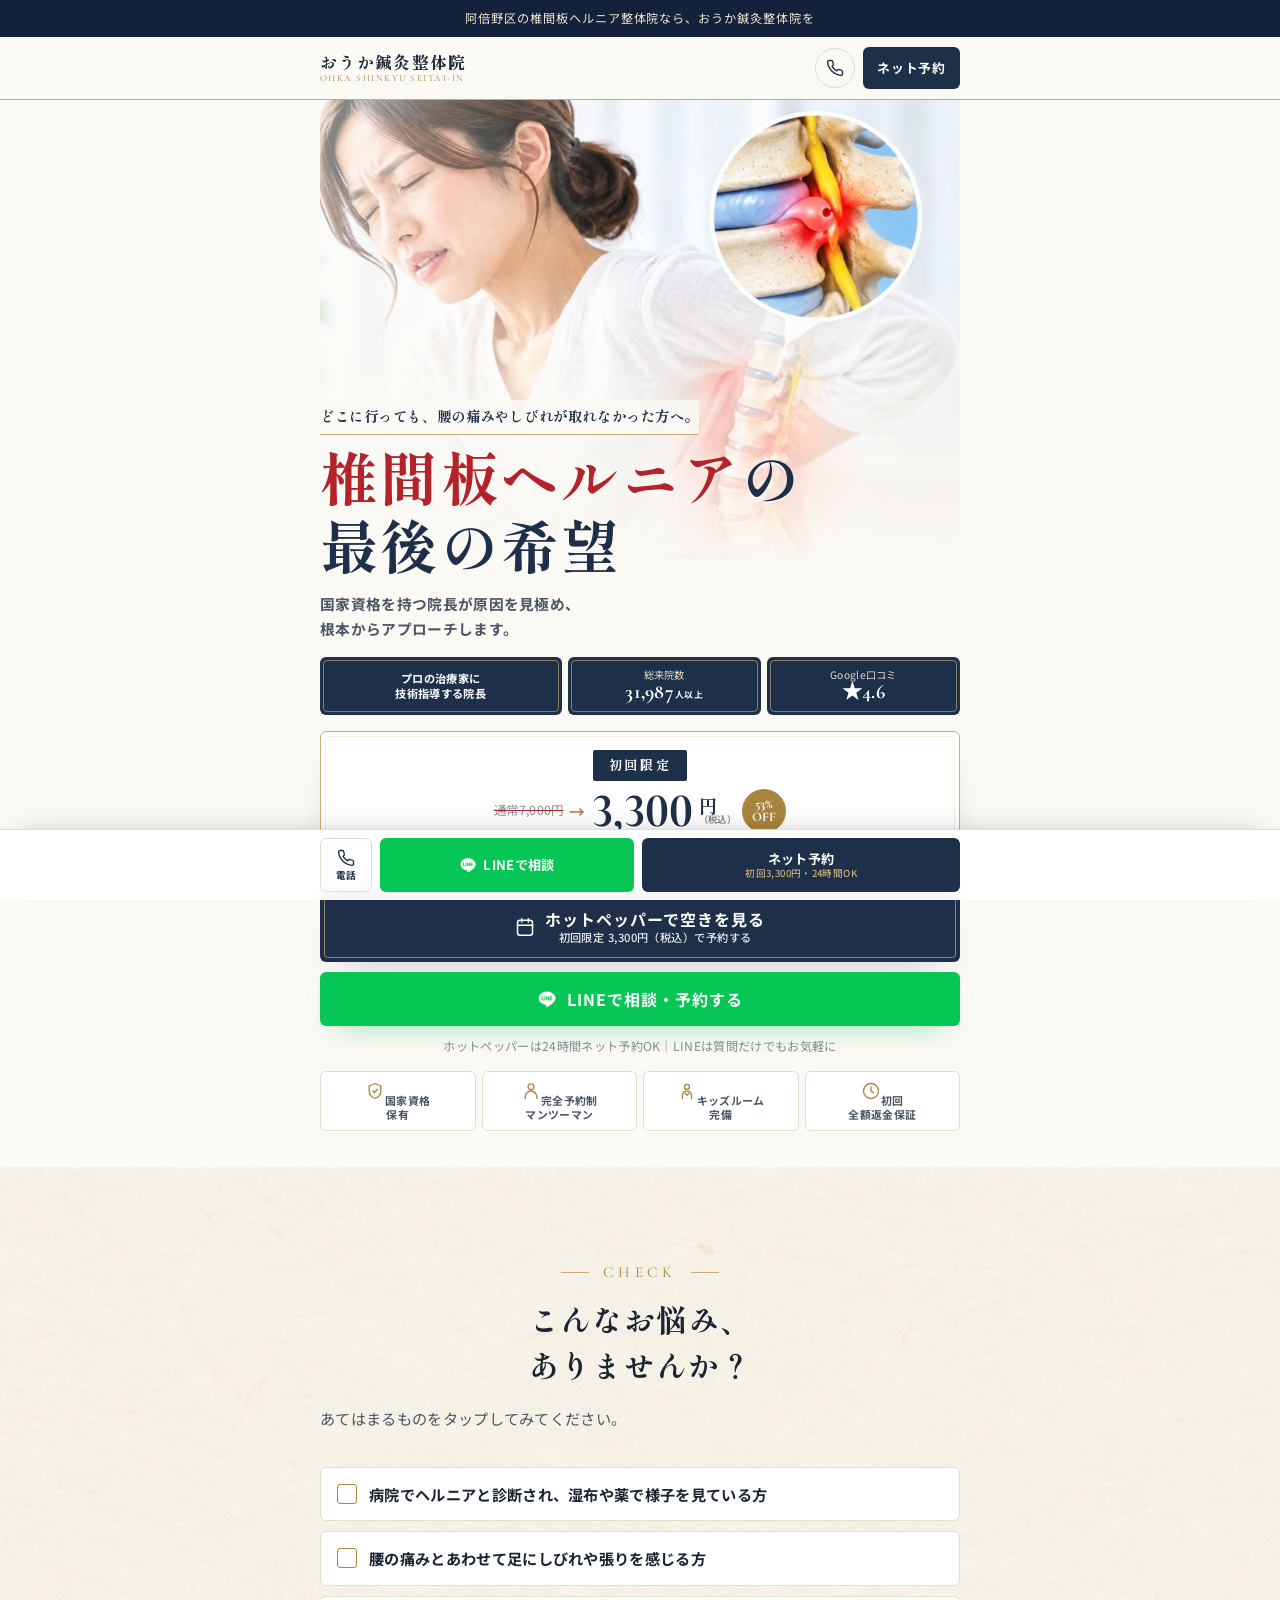
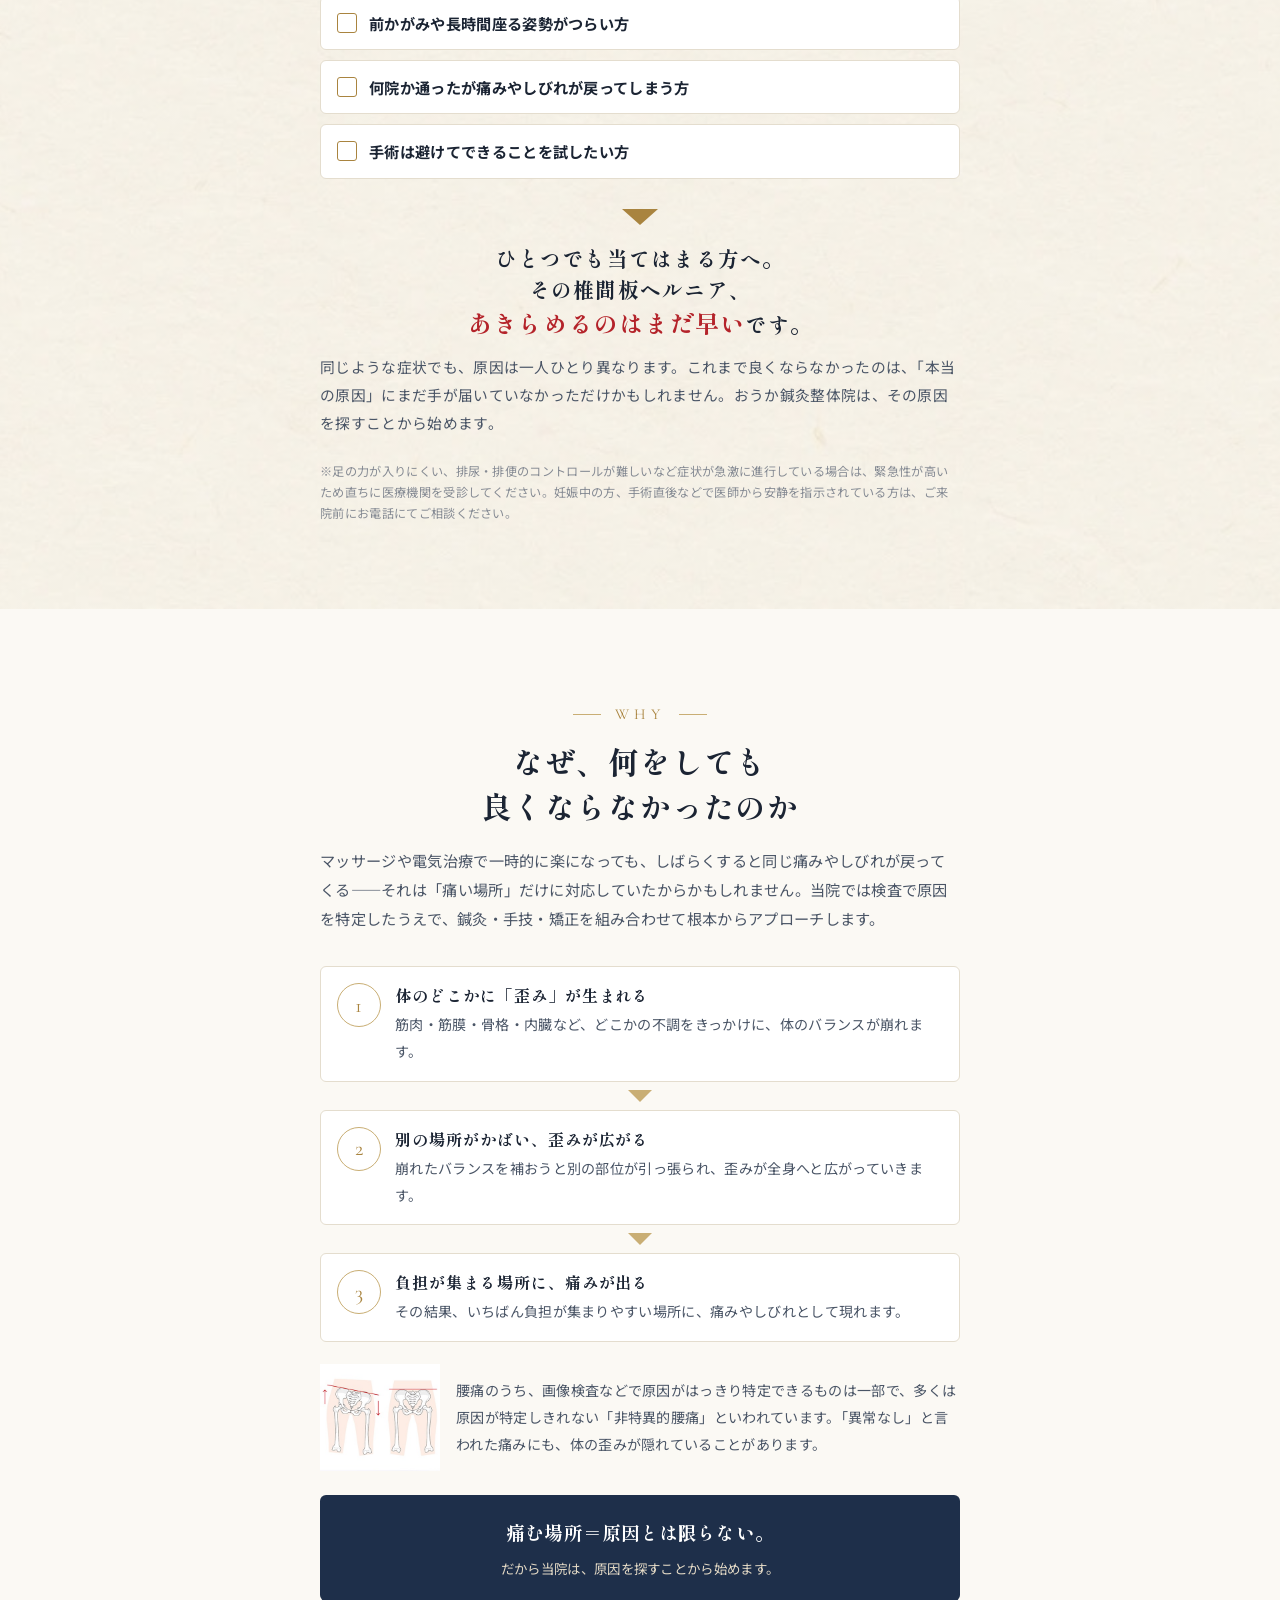
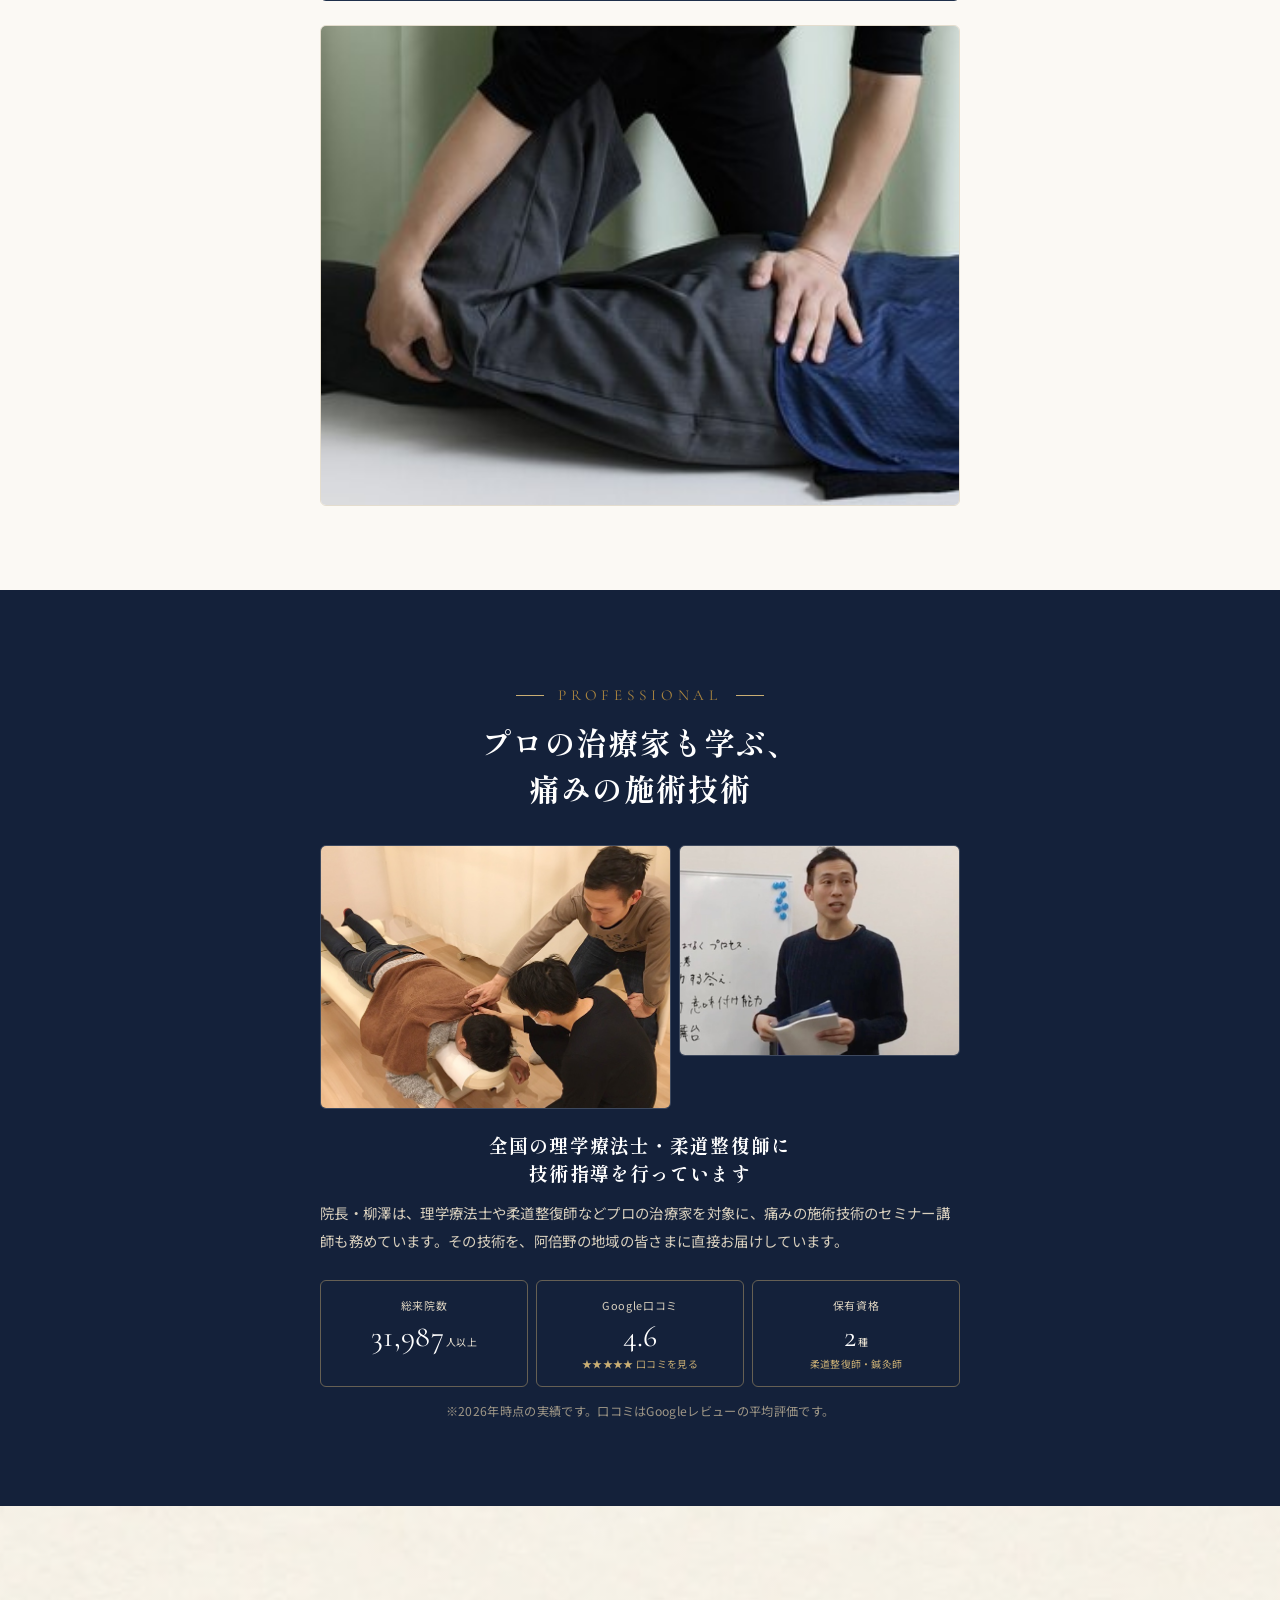
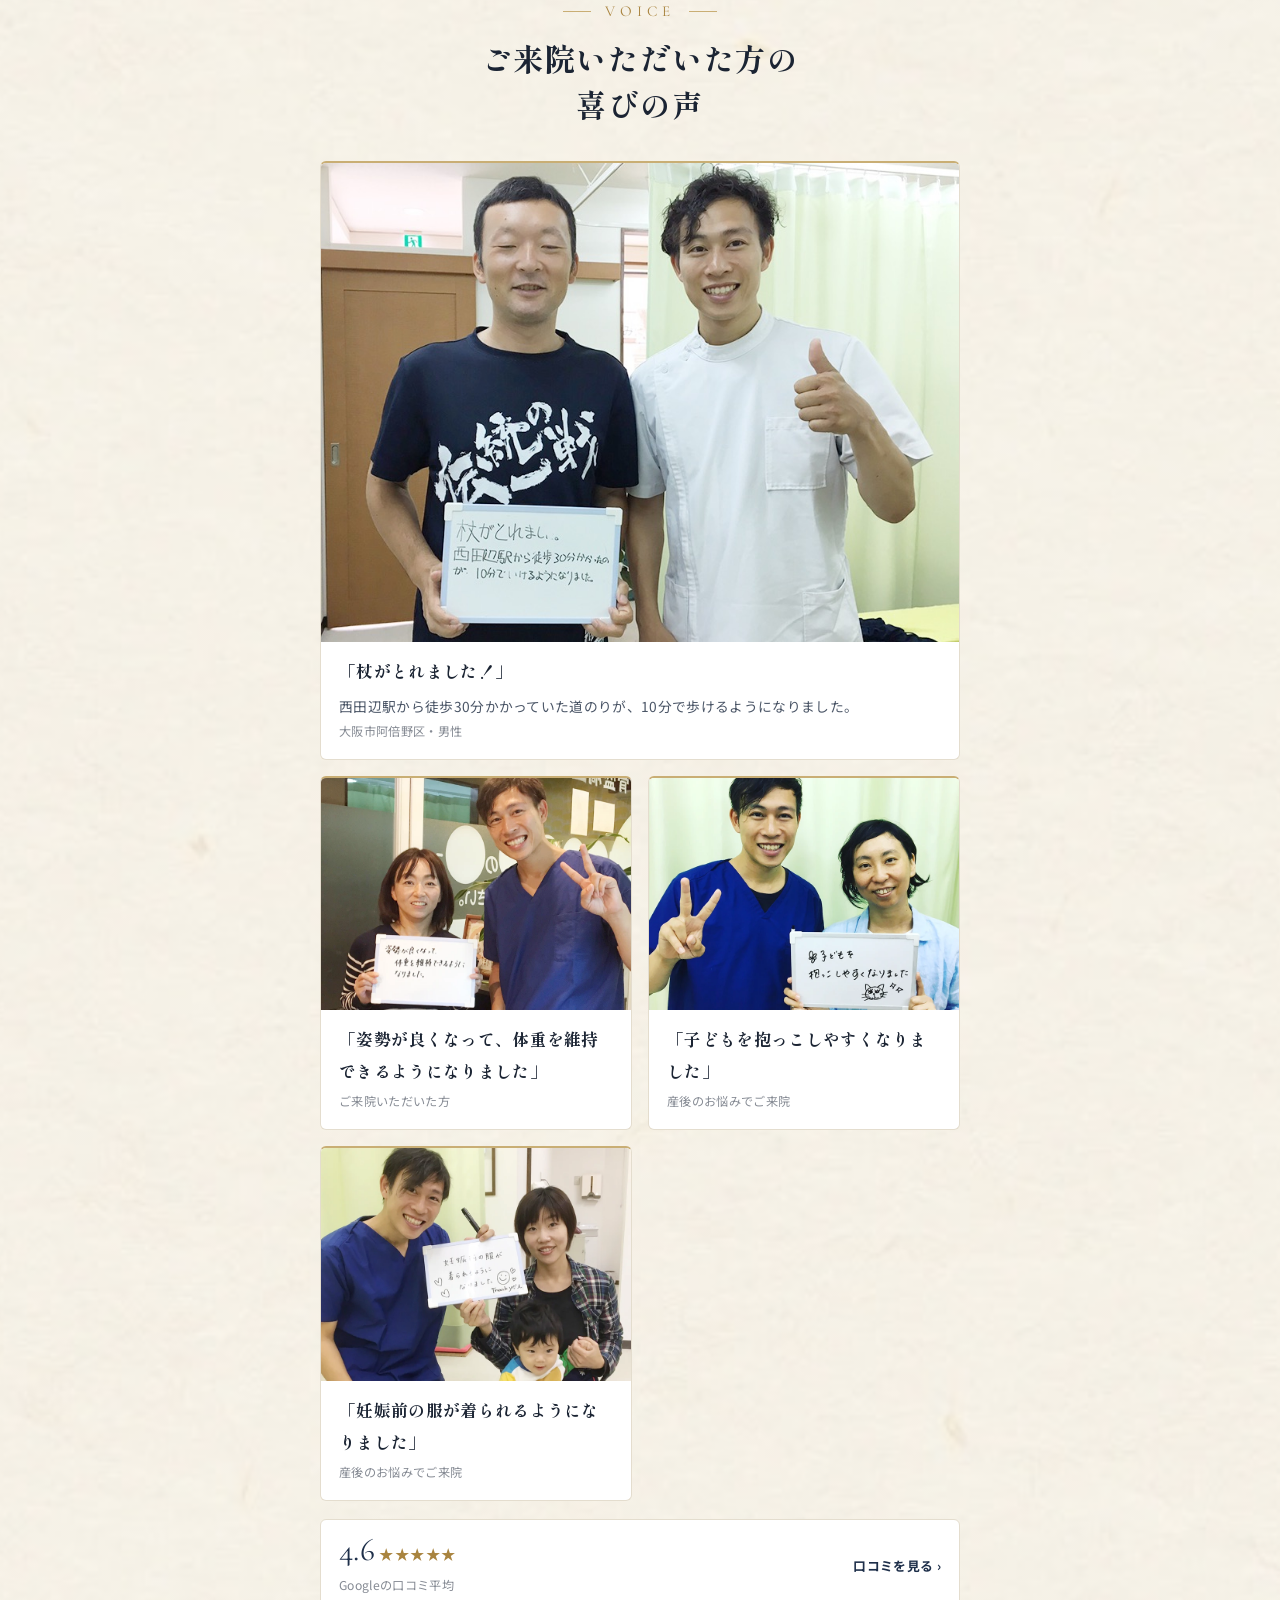
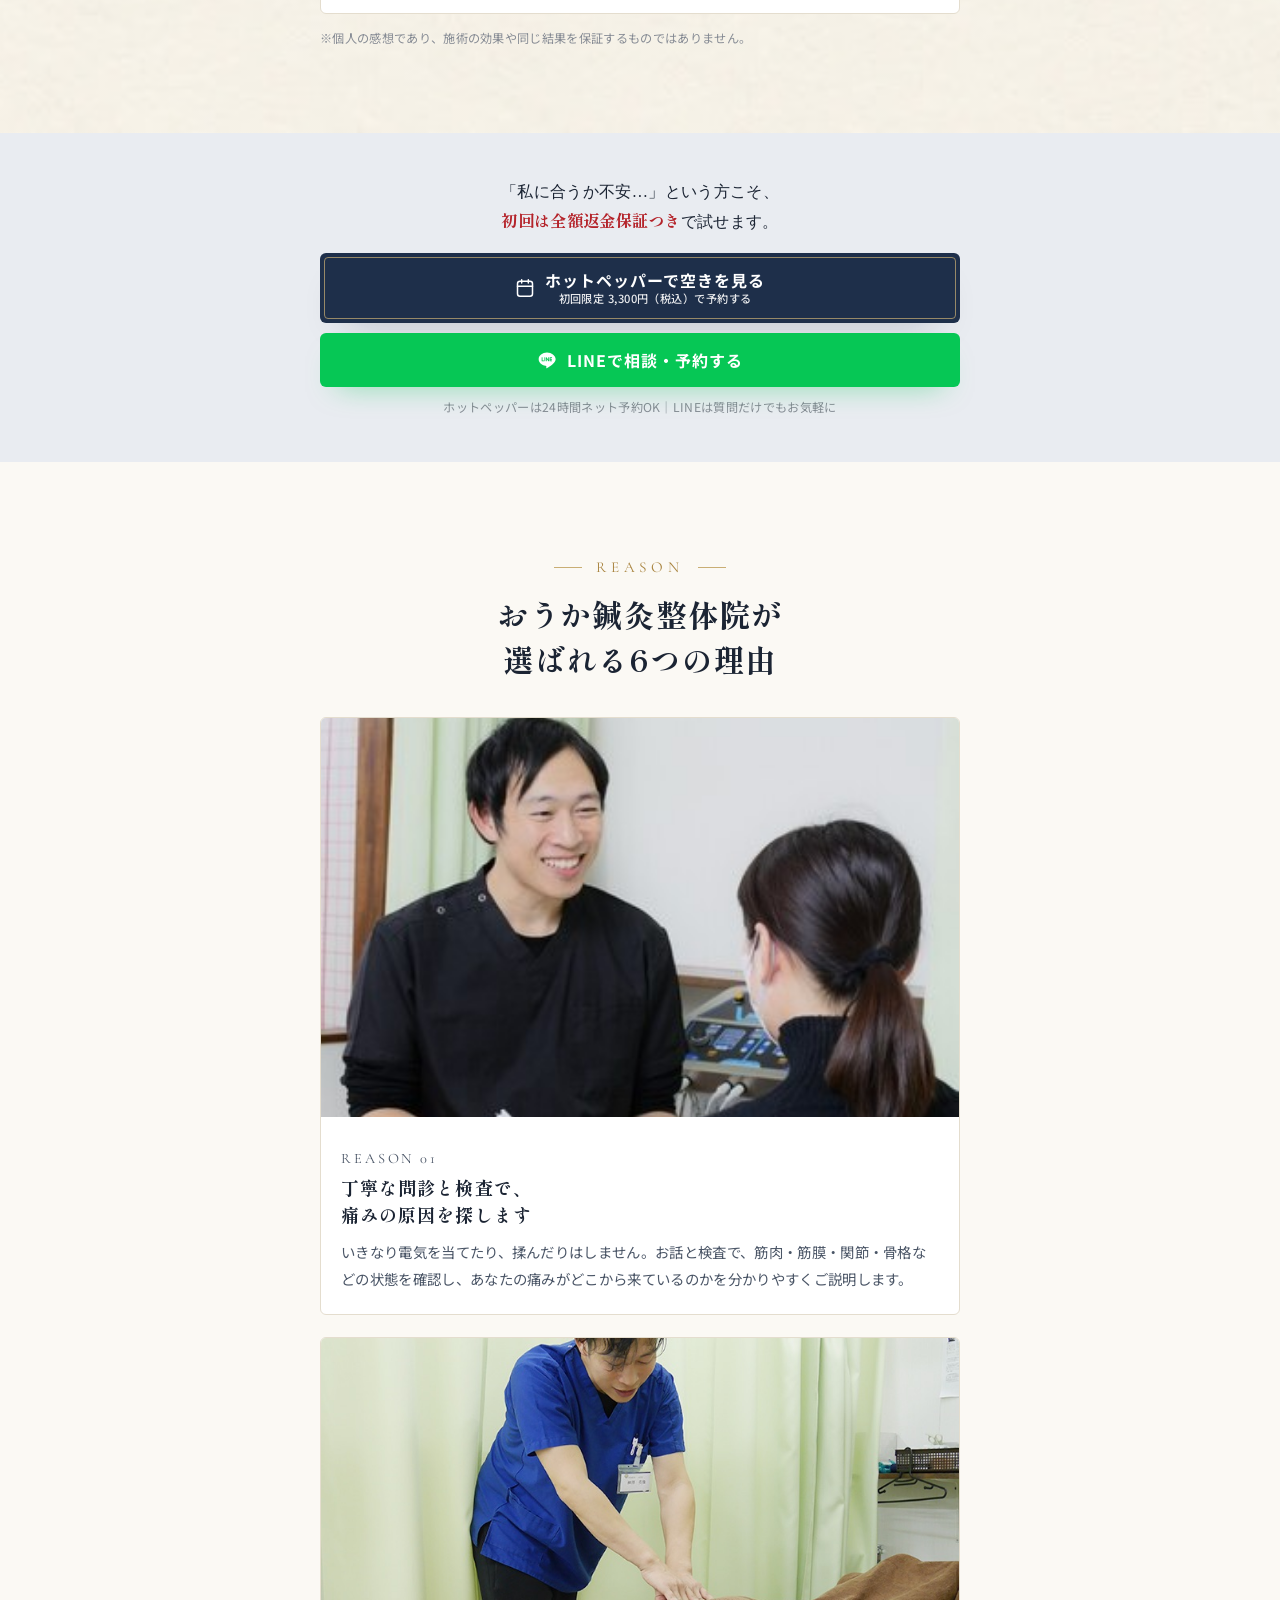
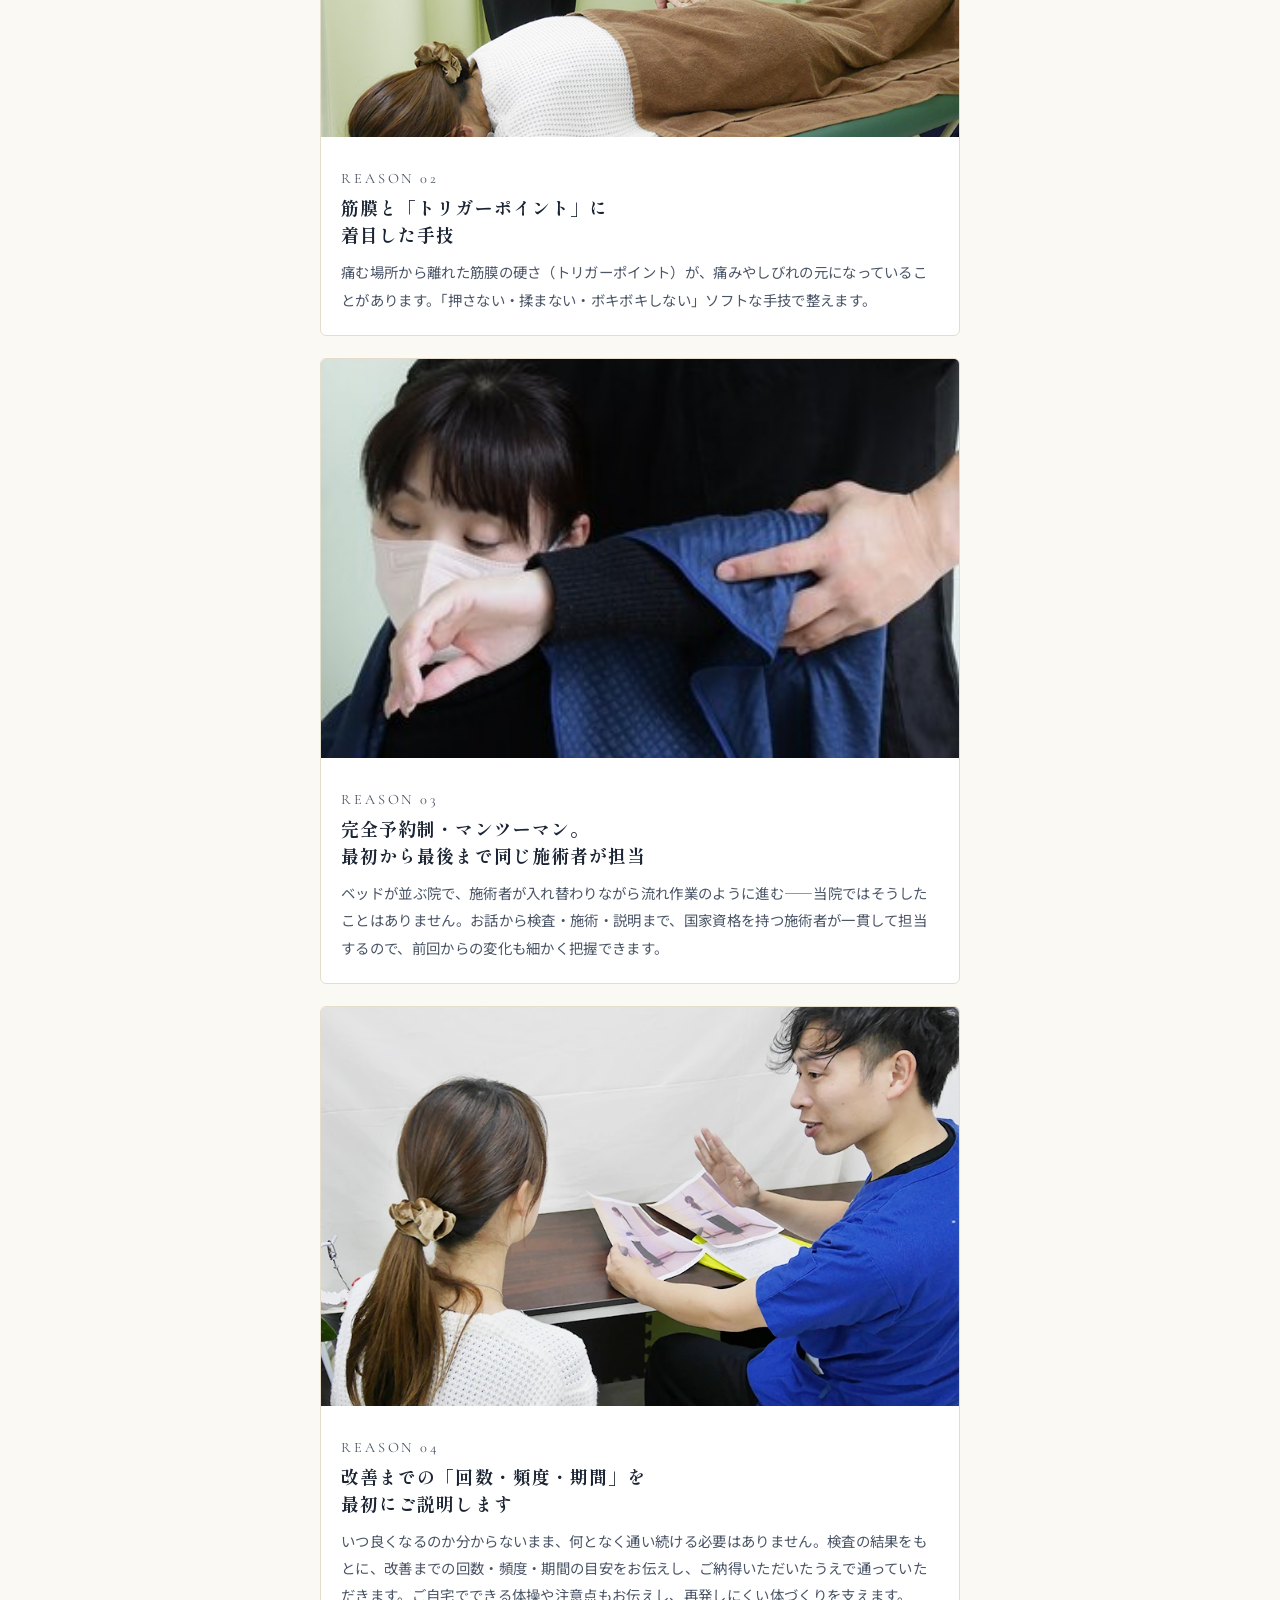
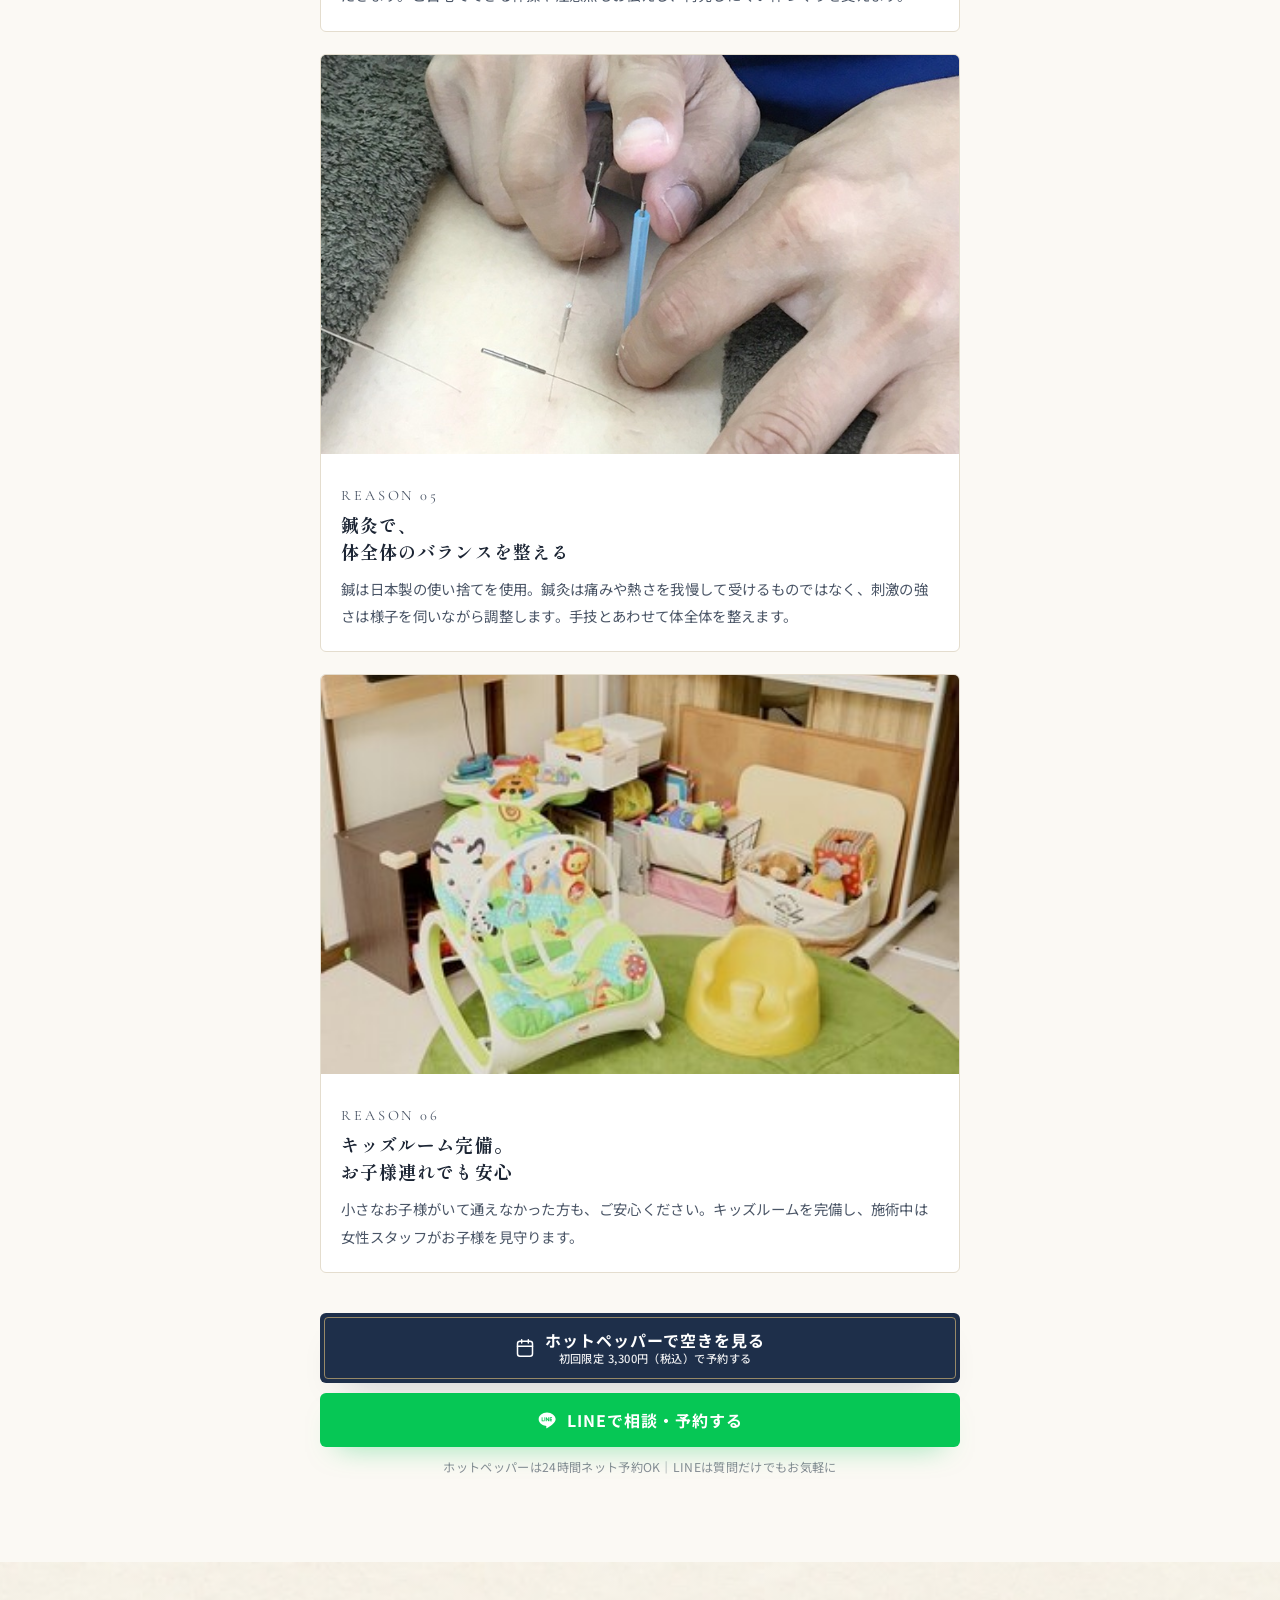
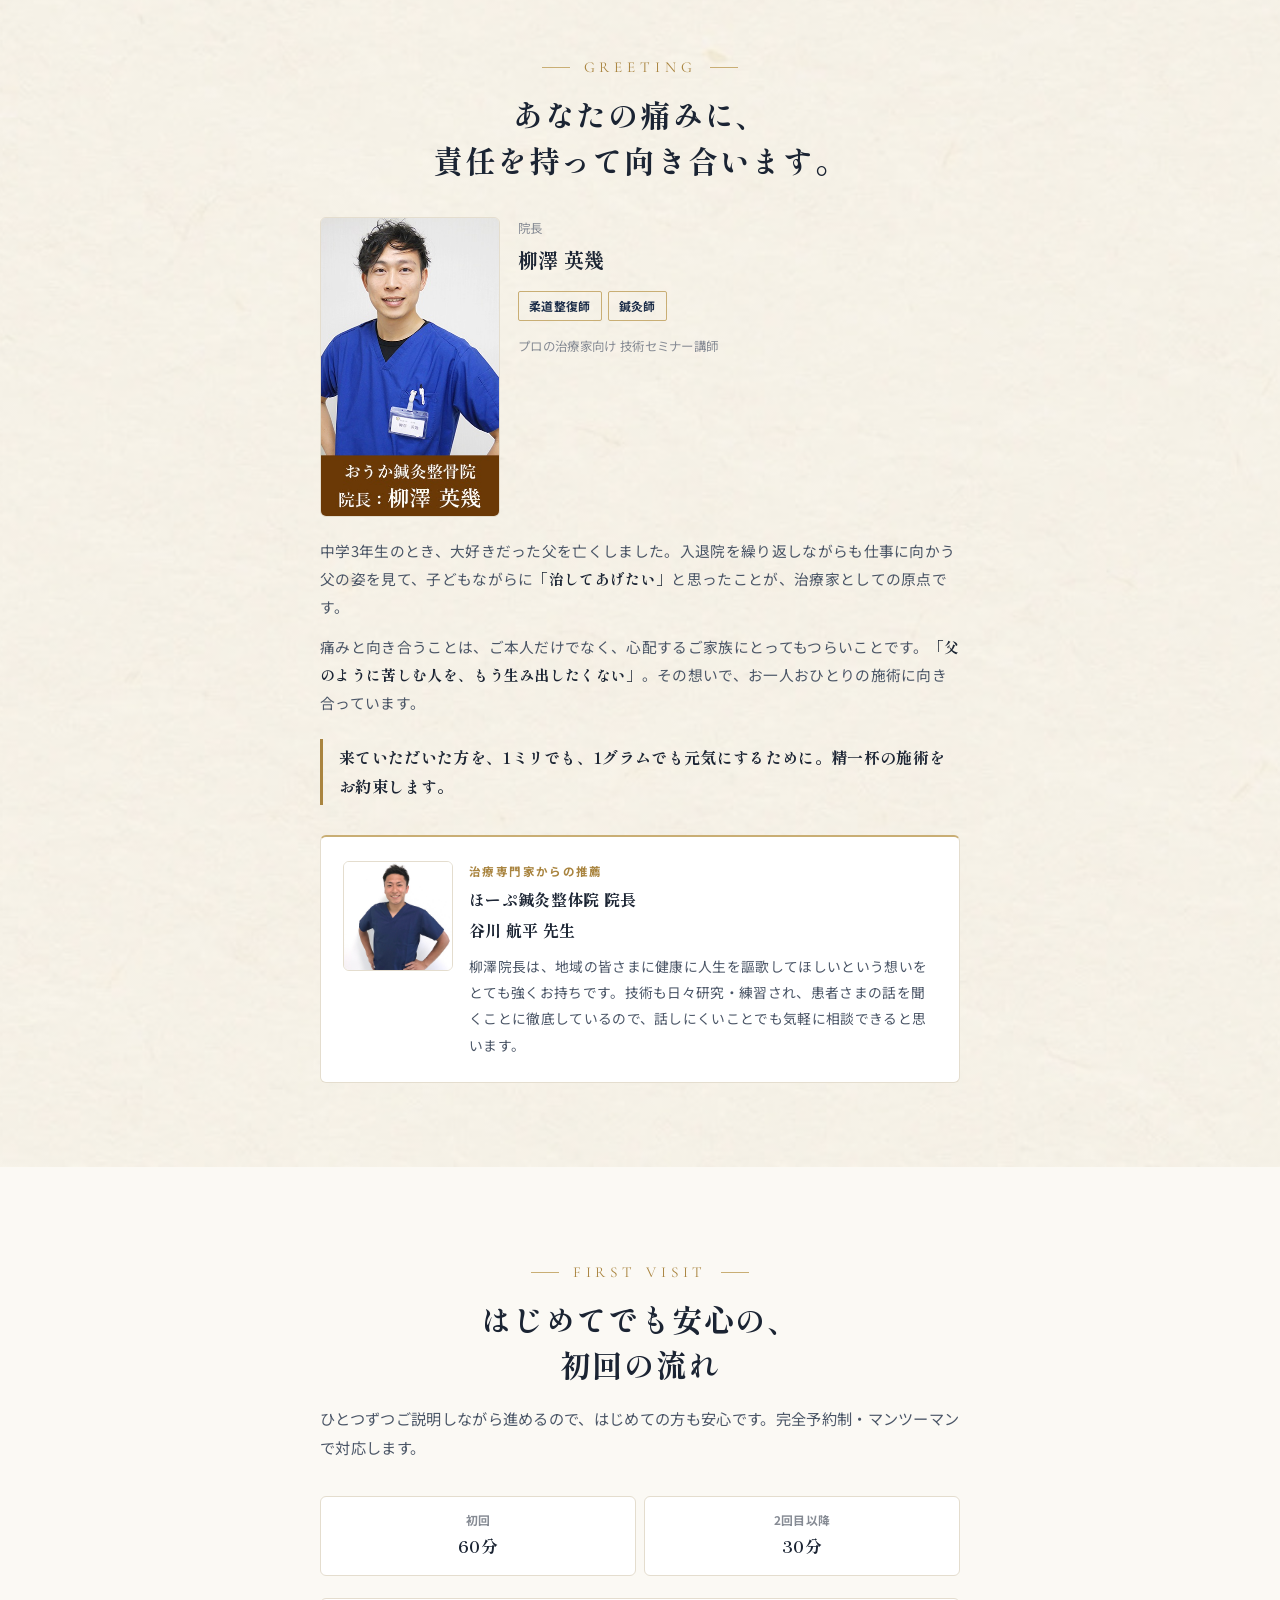
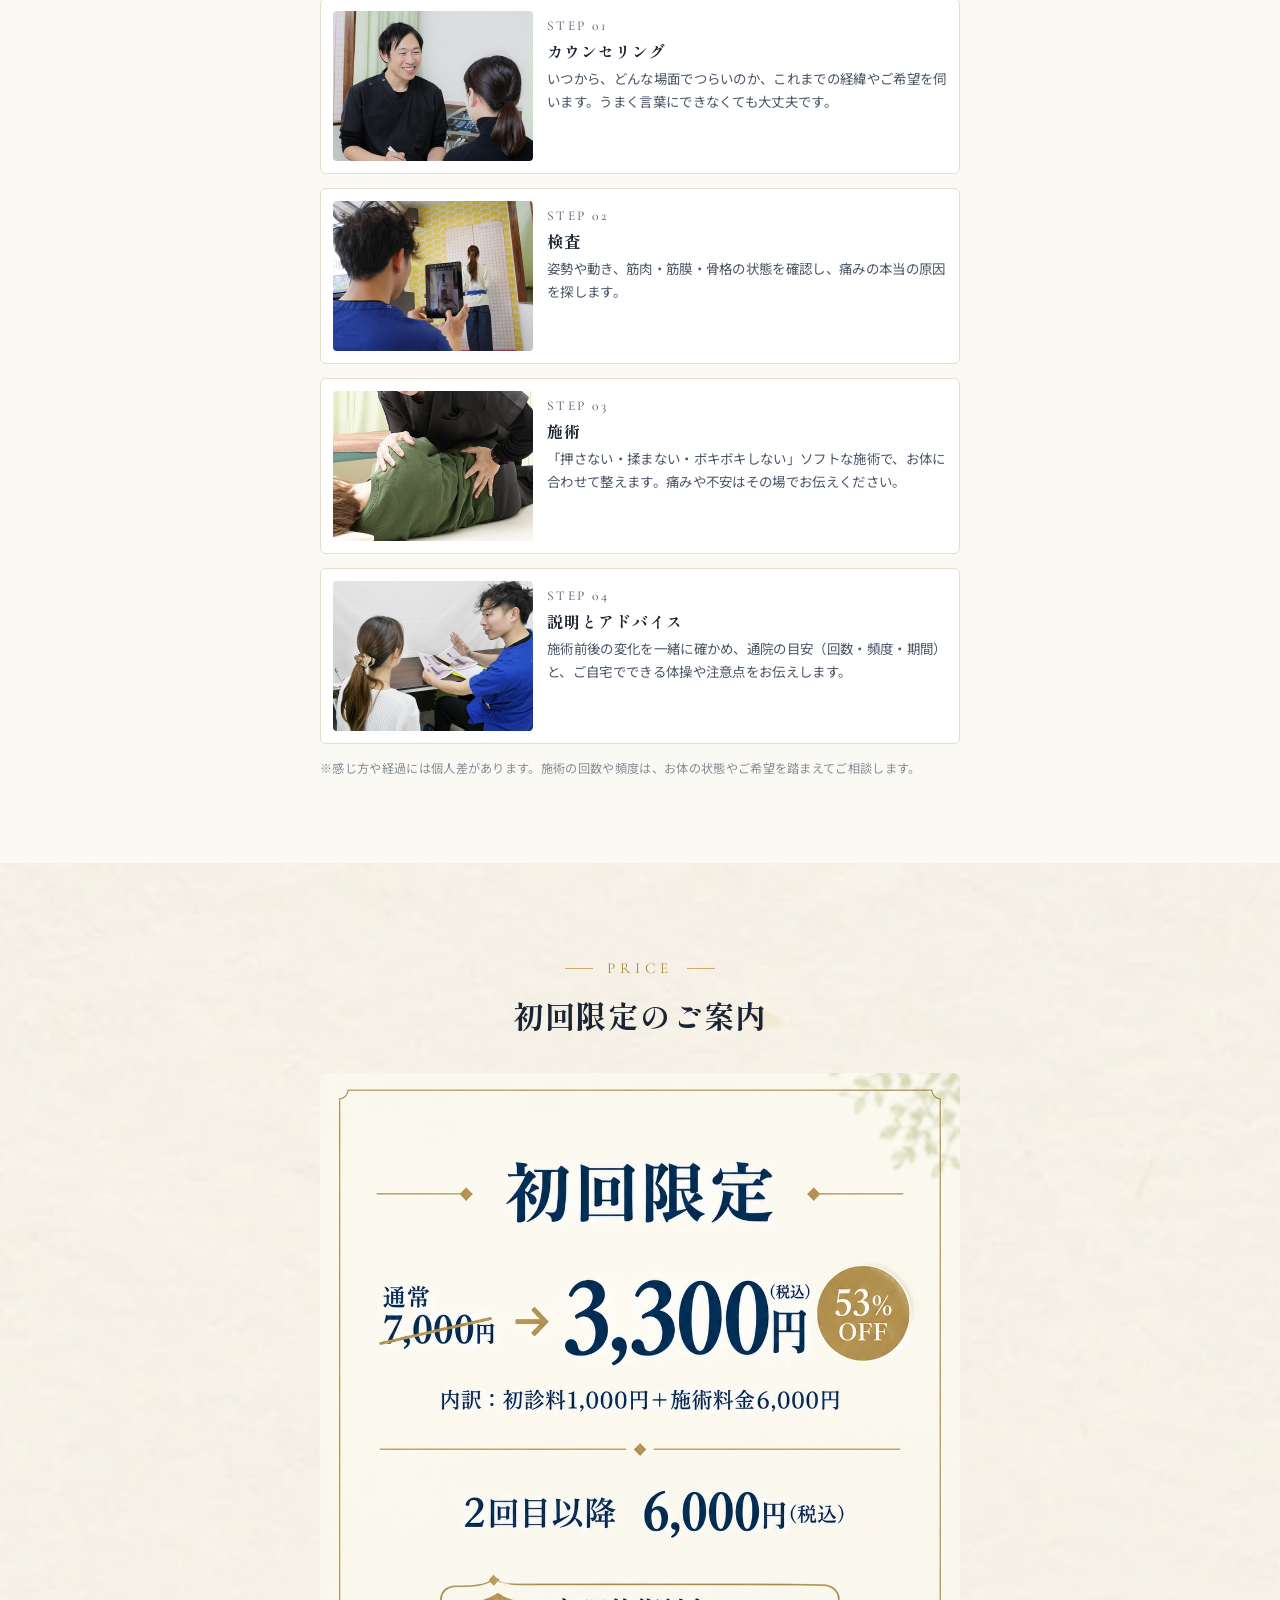
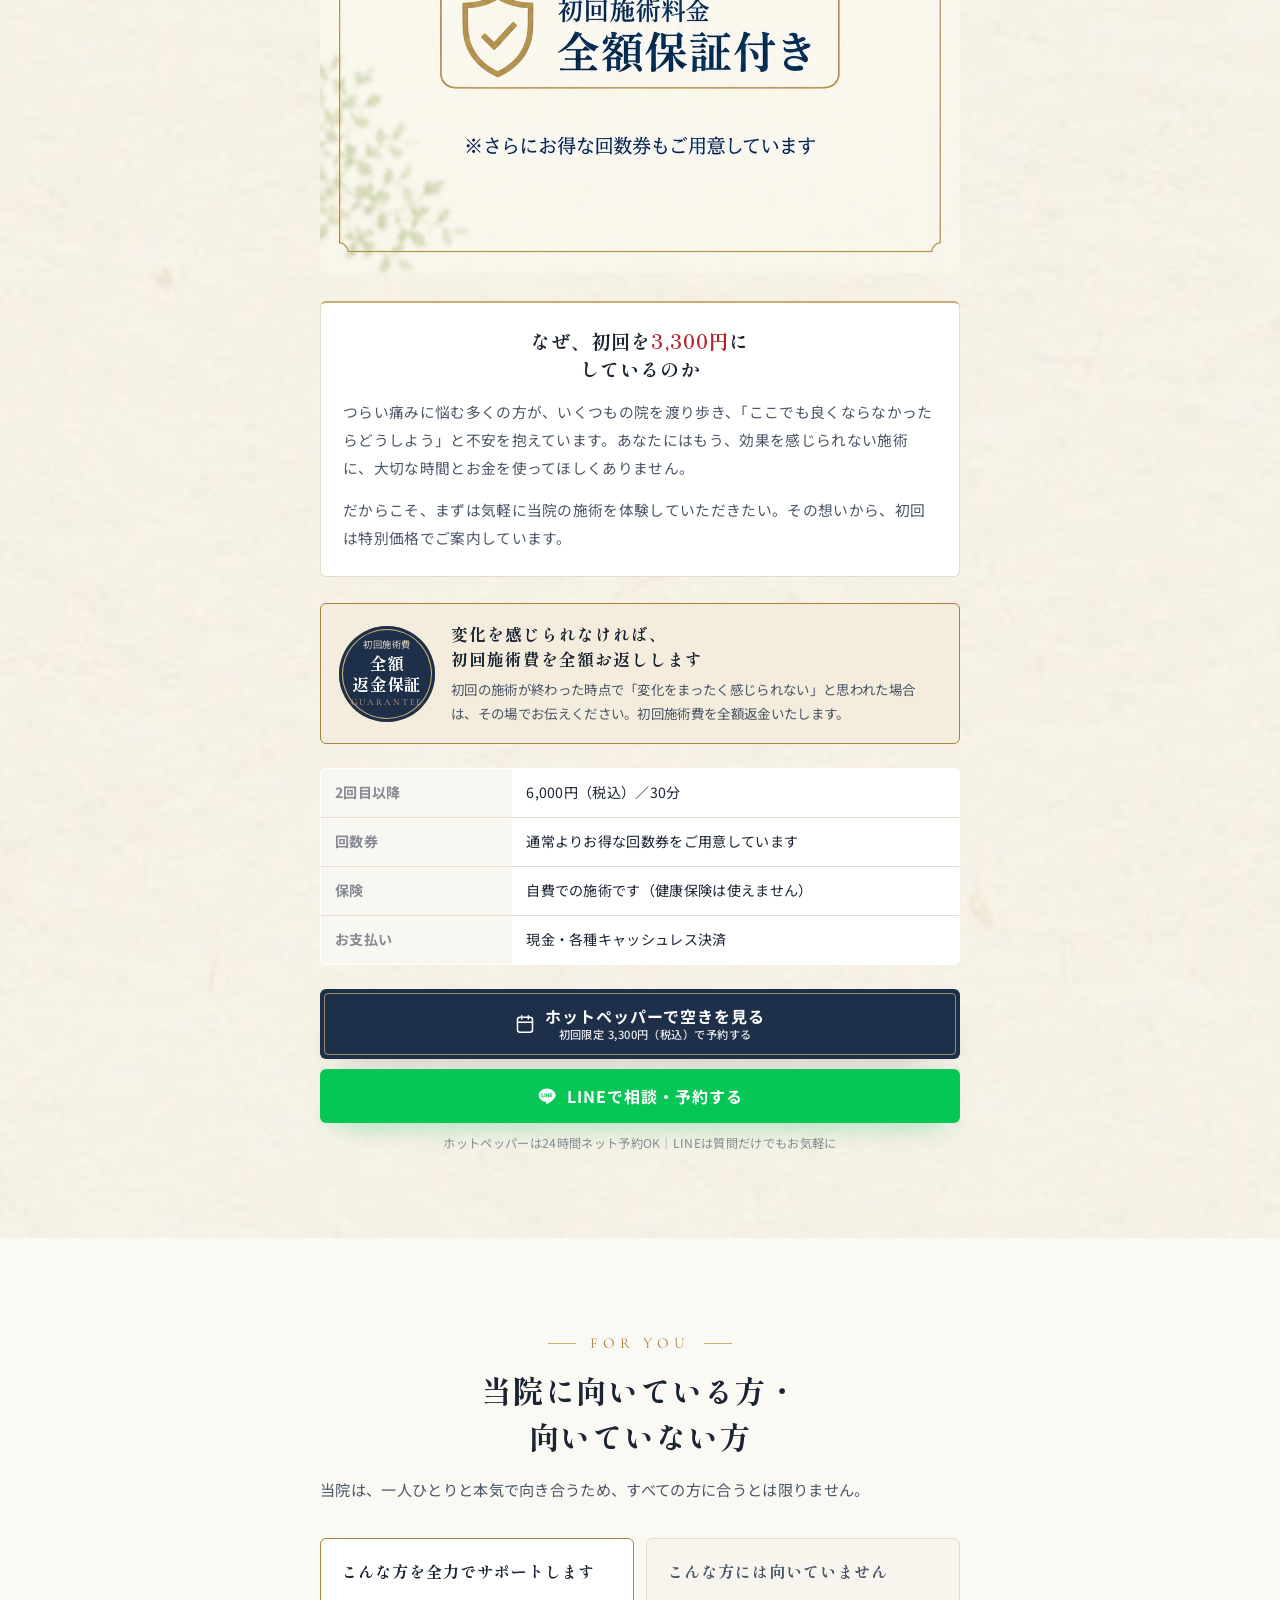
==== commit bb184e5e: "ファーストビュー刷新・ホットペッパー写真の反映・キャプション削除 Co-Authored-By: Claude Opus 5.5 <noreply@anthropic.com>" ====
--- a/herunia/index.html
+++ b/herunia/index.html
@@ -29,44 +29,22 @@
 </header>
 
 <main id="top">
-<section class="hero">
-    <div class="wrap">
-      <h1 class="sr-only">椎間板ヘルニアの最後の希望。</h1>
-      <div class="hero-img"><img src="hero-copy.jpg" width="1024" height="1536" fetchpriority="high" alt="どこに行っても、腰の痛みやしびれが取れなかった方へ。椎間板ヘルニアの最後の希望。腰の痛み・足のしびれ・前かがみがつらい。国家資格保有スタッフが原因を見極め、根本からアプローチします。初回3,300円（税込）。"></div>
+<section class="fv">
+    <div class="fv-photo"><img src="../images/fv/herunia.jpg" fetchpriority="high" alt=""></div>
+    <div class="wrap fv-copy">
+      <p class="fv-lead">どこに行っても、腰の痛みやしびれが取れなかった方へ。</p>
+      <h1 class="fv-title"><span class="red">椎間板ヘルニア</span>の<br>最後の希望</h1>
+      <p class="fv-sub">国家資格を持つ院長が原因を見極め、<br>根本からアプローチします。</p>
+      <ul class="fv-chips"><li><span>プロの治療家に<br>技術指導する院長</span></li><li><span>総来院数</span><b>31,987<small>人以上</small></b></li><li><span>Google口コミ</span><b>★4.6</b></li></ul>
       <div class="offer" id="offer">
-        <div class="offer-bar"><p class="ob-label">初回限定</p><p class="ob-price"><s>通常7,000円</s><span class="ob-arrow">→</span><b class="num">3,300</b><span class="ob-yen">円<small>（税込）</small></span><span class="ob-off">53%<br>OFF</span></p><p class="ob-sub">2回目以降 6,000円（税込）｜初回施術費 全額返金保証</p></div>
+        <div class="offer-bar"><p class="ob-label">初回限定</p><p class="ob-price"><s>通常7,000円</s><span class="ob-arrow">→</span><b class="num">3,300</b><span class="ob-yen">円<small>（税込）</small></span><span class="ob-off">53%<br>OFF</span></p><p class="ob-sub">初回 全額返金保証つき｜2回目以降 6,000円</p></div>
+      <div class="cta-stack">
+        <a href="https://beauty.hotpepper.jp/kr/slnH000785185/coupon/" target="_blank" rel="noopener" class="btn btn-reserve js-reserve"><svg viewBox="0 0 24 24" fill="none" stroke="currentColor" stroke-width="1.8" stroke-linecap="round" stroke-linejoin="round"><rect x="3" y="4" width="18" height="18" rx="3"/><path d="M16 2v4M8 2v4M3 10h18"/></svg><span class="btn-txt">ホットペッパーで空きを見る<small>初回限定 3,300円（税込）で予約する</small></span></a>
+        <a href="https://lin.ee/Y1Ww8T6" target="_blank" rel="noopener" class="btn btn-line js-line"><svg viewBox="0 0 24 24" fill="currentColor"><path d="M12 3C6.5 3 2 6.6 2 11c0 3.9 3.5 7.2 8.3 7.9.3.1.8.2.9.5.1.3.1.7 0 1l-.1.9c0 .3-.2 1 .9.5s6-3.5 8.2-6.1c1.5-1.6 2.2-3.2 2.2-4.8C22 6.6 17.5 3 12 3Zm-4 10.6H6.1c-.3 0-.5-.2-.5-.5V9.3c0-.3.2-.5.5-.5s.5.2.5.5v3.3H8c.3 0 .5.2.5.5s-.2.5-.5.5Zm1.9-.5c0 .3-.2.5-.5.5s-.5-.2-.5-.5V9.3c0-.3.2-.5.5-.5s.5.2.5.5v3.8Zm4.6 0c0 .2-.1.4-.3.5h-.2c-.2 0-.3-.1-.4-.2l-1.9-2.6v2.3c0 .3-.2.5-.5.5s-.5-.2-.5-.5V9.3c0-.2.1-.4.3-.5h.2c.2 0 .3.1.4.2l1.9 2.6V9.3c0-.3.2-.5.5-.5s.5.2.5.5v3.8Zm3.1-2.4c.3 0 .5.2.5.5s-.2.5-.5.5h-1.4v.9h1.4c.3 0 .5.2.5.5s-.2.5-.5.5h-1.9c-.3 0-.5-.2-.5-.5V9.3c0-.3.2-.5.5-.5h1.9c.3 0 .5.2.5.5s-.2.5-.5.5h-1.4v.9h1.4Z"/></svg><span>LINEで相談・予約する</span></a>
+      </div>
+      <p class="cta-note">ホットペッパーは24時間ネット予約OK｜LINEは質問だけでもお気軽に</p>
         <ul class="offer-badges"><li><svg viewBox="0 0 24 24" fill="none" stroke="currentColor" stroke-width="1.6" stroke-linecap="round" stroke-linejoin="round"><path d="M12 3l7 3v6c0 4.5-3 7.5-7 9-4-1.5-7-4.5-7-9V6l7-3Z"/><path d="M9.5 12l1.8 1.8L15 10"/></svg>国家資格<br>保有</li><li><svg viewBox="0 0 24 24" fill="none" stroke="currentColor" stroke-width="1.6" stroke-linecap="round" stroke-linejoin="round"><circle cx="12" cy="7" r="3.5"/><path d="M5 21v-2a7 7 0 0 1 14 0v2"/></svg>完全予約制<br>マンツーマン</li><li><svg viewBox="0 0 24 24" fill="none" stroke="currentColor" stroke-width="1.6" stroke-linecap="round" stroke-linejoin="round"><circle cx="12" cy="7" r="3"/><path d="M6.5 21v-3.5a5.5 5.5 0 0 1 11 0V21"/><path d="M9.5 14.5 12 17l2.5-2.5"/></svg>キッズルーム<br>完備</li><li><svg viewBox="0 0 24 24" fill="none" stroke="currentColor" stroke-width="1.6" stroke-linecap="round" stroke-linejoin="round"><circle cx="12" cy="12" r="9"/><path d="M12 7v5l3 2"/></svg>初回<br>全額返金保証</li></ul>
-        <p class="steps-title">ご予約はかんたん3ステップ</p>
-        <ol class="steps-mini"><li><b>01</b>ボタンを<br>タップ</li><li><b>02</b>日時を<br>選ぶ</li><li><b>03</b>ご来院</li></ol>
-      <div class="cta-stack">
-        <a href="https://beauty.hotpepper.jp/kr/slnH000785185/coupon/" target="_blank" rel="noopener" class="btn btn-reserve js-reserve"><svg viewBox="0 0 24 24" fill="none" stroke="currentColor" stroke-width="1.8" stroke-linecap="round" stroke-linejoin="round"><rect x="3" y="4" width="18" height="18" rx="3"/><path d="M16 2v4M8 2v4M3 10h18"/></svg><span class="btn-txt">ホットペッパーで空きを見る<small>初回限定 3,300円（税込）で予約する</small></span></a>
-        <a href="https://lin.ee/Y1Ww8T6" target="_blank" rel="noopener" class="btn btn-line js-line"><svg viewBox="0 0 24 24" fill="currentColor"><path d="M12 3C6.5 3 2 6.6 2 11c0 3.9 3.5 7.2 8.3 7.9.3.1.8.2.9.5.1.3.1.7 0 1l-.1.9c0 .3-.2 1 .9.5s6-3.5 8.2-6.1c1.5-1.6 2.2-3.2 2.2-4.8C22 6.6 17.5 3 12 3Zm-4 10.6H6.1c-.3 0-.5-.2-.5-.5V9.3c0-.3.2-.5.5-.5s.5.2.5.5v3.3H8c.3 0 .5.2.5.5s-.2.5-.5.5Zm1.9-.5c0 .3-.2.5-.5.5s-.5-.2-.5-.5V9.3c0-.3.2-.5.5-.5s.5.2.5.5v3.8Zm4.6 0c0 .2-.1.4-.3.5h-.2c-.2 0-.3-.1-.4-.2l-1.9-2.6v2.3c0 .3-.2.5-.5.5s-.5-.2-.5-.5V9.3c0-.2.1-.4.3-.5h.2c.2 0 .3.1.4.2l1.9 2.6V9.3c0-.3.2-.5.5-.5s.5.2.5.5v3.8Zm3.1-2.4c.3 0 .5.2.5.5s-.2.5-.5.5h-1.4v.9h1.4c.3 0 .5.2.5.5s-.2.5-.5.5h-1.9c-.3 0-.5-.2-.5-.5V9.3c0-.3.2-.5.5-.5h1.9c.3 0 .5.2.5.5s-.2.5-.5.5h-1.4v.9h1.4Z"/></svg><span>LINEで相談・予約する</span></a>
-      </div>
-      <p class="cta-note">ホットペッパーは24時間ネット予約OK｜LINEは質問だけでもお気軽に</p>
-      </div>
-    </div>
-  </section>
-
-<section class="sec dark" id="professional">
-    <div class="wrap">
-    <div class="sec-head">
-      <p class="sec-en">Professional</p>
-      <h2>プロの治療家も学ぶ、<br>痛みの施術技術</h2>
-    </div>
-      <div class="auth-photos reveal">
-        <div class="photo"><img src="../images/hp/seminar01.jpg" width="800" height="533" loading="lazy" alt="治療家向けセミナーで院長が施術を指導している様子"></div>
-        <div class="photo"><img src="../images/hp/seminar02.jpg" width="800" height="533" loading="lazy" alt="セミナーで講師を務める院長"></div>
-      </div>
-      <div class="auth-copy">
-        <h3>全国の理学療法士・柔道整復師に<br>技術指導を行っています</h3>
-        <p>院長・柳澤は、理学療法士や柔道整復師などプロの治療家を対象に、痛みの施術技術のセミナー講師も務めています。その技術を、阿倍野の地域の皆さまに直接お届けしています。</p>
-      </div>
-      <div class="stats">
-        <div class="stat"><p class="stat-label">総来院数</p><p class="stat-num">31,987<small>人以上</small></p></div>
-        <div class="stat"><a href="https://maps.app.goo.gl/wEtdczeHVXq5hBLx5" target="_blank" rel="noopener"><p class="stat-label">Google口コミ</p><p class="stat-num">4.6</p><p class="stat-sub">★★★★★ 口コミを見る</p></a></div>
-        <div class="stat"><p class="stat-label">保有資格</p><p class="stat-num">2<small>種</small></p><p class="stat-sub">柔道整復師・鍼灸師</p></div>
-      </div>
-      <p class="note mt-s center" style="color:#9F9787;">※2026年時点の実績です。口コミはGoogleレビューの平均評価です。</p>
+      </div>
     </div>
   </section>
 
@@ -106,8 +84,30 @@
         <p>腰痛のうち、画像検査などで原因がはっきり特定できるものは一部で、多くは原因が特定しきれない「非特異的腰痛」といわれています。「異常なし」と言われた痛みにも、体の歪みが隠れていることがあります。</p>
       </div>
       <div class="key reveal"><b>痛む場所＝原因とは限らない。</b><span>だから当院は、原因を探すことから始めます。</span></div>
-      <figure class="photo mt-m reveal"><img src="../images/treat-herunia.jpg" loading="lazy" alt="実際の施術風景（腰まわり）"></figure>
-      <p class="caption">実際の施術風景（腰まわり）</p>
+      <figure class="photo mt-m reveal"><img src="../images/hpb/lowback1.jpg" loading="lazy" alt="腰・骨盤まわりの施術"></figure>
+    </div>
+  </section>
+
+<section class="sec dark" id="professional">
+    <div class="wrap">
+    <div class="sec-head">
+      <p class="sec-en">Professional</p>
+      <h2>プロの治療家も学ぶ、<br>痛みの施術技術</h2>
+    </div>
+      <div class="auth-photos reveal">
+        <div class="photo"><img src="../images/hp/seminar01.jpg" width="800" height="533" loading="lazy" alt="治療家向けセミナーで院長が施術を指導している様子"></div>
+        <div class="photo"><img src="../images/hp/seminar02.jpg" width="800" height="533" loading="lazy" alt="セミナーで講師を務める院長"></div>
+      </div>
+      <div class="auth-copy">
+        <h3>全国の理学療法士・柔道整復師に<br>技術指導を行っています</h3>
+        <p>院長・柳澤は、理学療法士や柔道整復師などプロの治療家を対象に、痛みの施術技術のセミナー講師も務めています。その技術を、阿倍野の地域の皆さまに直接お届けしています。</p>
+      </div>
+      <div class="stats">
+        <div class="stat"><p class="stat-label">総来院数</p><p class="stat-num">31,987<small>人以上</small></p></div>
+        <div class="stat"><a href="https://maps.app.goo.gl/wEtdczeHVXq5hBLx5" target="_blank" rel="noopener"><p class="stat-label">Google口コミ</p><p class="stat-num">4.6</p><p class="stat-sub">★★★★★ 口コミを見る</p></a></div>
+        <div class="stat"><p class="stat-label">保有資格</p><p class="stat-num">2<small>種</small></p><p class="stat-sub">柔道整復師・鍼灸師</p></div>
+      </div>
+      <p class="note mt-s center" style="color:#9F9787;">※2026年時点の実績です。口コミはGoogleレビューの平均評価です。</p>
     </div>
   </section>
 
@@ -132,6 +132,17 @@
     </div>
   </section>
 
+<section class="sec mid-cta">
+    <div class="wrap">
+      <p class="mid-lead">「私に合うか不安…」という方こそ、<br><b>初回は全額返金保証つき</b>で試せます。</p>
+      <div class="cta-stack">
+        <a href="https://beauty.hotpepper.jp/kr/slnH000785185/coupon/" target="_blank" rel="noopener" class="btn btn-reserve js-reserve"><svg viewBox="0 0 24 24" fill="none" stroke="currentColor" stroke-width="1.8" stroke-linecap="round" stroke-linejoin="round"><rect x="3" y="4" width="18" height="18" rx="3"/><path d="M16 2v4M8 2v4M3 10h18"/></svg><span class="btn-txt">ホットペッパーで空きを見る<small>初回限定 3,300円（税込）で予約する</small></span></a>
+        <a href="https://lin.ee/Y1Ww8T6" target="_blank" rel="noopener" class="btn btn-line js-line"><svg viewBox="0 0 24 24" fill="currentColor"><path d="M12 3C6.5 3 2 6.6 2 11c0 3.9 3.5 7.2 8.3 7.9.3.1.8.2.9.5.1.3.1.7 0 1l-.1.9c0 .3-.2 1 .9.5s6-3.5 8.2-6.1c1.5-1.6 2.2-3.2 2.2-4.8C22 6.6 17.5 3 12 3Zm-4 10.6H6.1c-.3 0-.5-.2-.5-.5V9.3c0-.3.2-.5.5-.5s.5.2.5.5v3.3H8c.3 0 .5.2.5.5s-.2.5-.5.5Zm1.9-.5c0 .3-.2.5-.5.5s-.5-.2-.5-.5V9.3c0-.3.2-.5.5-.5s.5.2.5.5v3.8Zm4.6 0c0 .2-.1.4-.3.5h-.2c-.2 0-.3-.1-.4-.2l-1.9-2.6v2.3c0 .3-.2.5-.5.5s-.5-.2-.5-.5V9.3c0-.2.1-.4.3-.5h.2c.2 0 .3.1.4.2l1.9 2.6V9.3c0-.3.2-.5.5-.5s.5.2.5.5v3.8Zm3.1-2.4c.3 0 .5.2.5.5s-.2.5-.5.5h-1.4v.9h1.4c.3 0 .5.2.5.5s-.2.5-.5.5h-1.9c-.3 0-.5-.2-.5-.5V9.3c0-.3.2-.5.5-.5h1.9c.3 0 .5.2.5.5s-.2.5-.5.5h-1.4v.9h1.4Z"/></svg><span>LINEで相談・予約する</span></a>
+      </div>
+      <p class="cta-note">ホットペッパーは24時間ネット予約OK｜LINEは質問だけでもお気軽に</p>
+    </div>
+  </section>
+
 <section class="sec" id="reason">
     <div class="wrap">
     <div class="sec-head">
@@ -140,7 +151,7 @@
     </div>
       <div class="reasons">
         <article class="reason reveal">
-          <div class="photo"><img src="../images/hp/reason01.jpg" width="800" height="600" loading="lazy" alt=""></div>
+          <div class="photo"><img src="../images/hpb/counseling.jpg" width="800" height="600" loading="lazy" alt=""></div>
           <div class="reason-body"><p class="reason-no">REASON 01</p><h3>丁寧な問診と検査で、<br>痛みの原因を探します</h3><p>いきなり電気を当てたり、揉んだりはしません。お話と検査で、筋肉・筋膜・関節・骨格などの状態を確認し、あなたの痛みがどこから来ているのかを分かりやすくご説明します。</p></div>
         </article>
         <article class="reason reveal">
@@ -148,7 +159,7 @@
           <div class="reason-body"><p class="reason-no">REASON 02</p><h3>筋膜と「トリガーポイント」に<br>着目した手技</h3><p>痛む場所から離れた筋膜の硬さ（トリガーポイント）が、痛みやしびれの元になっていることがあります。「押さない・揉まない・ボキボキしない」ソフトな手技で整えます。</p></div>
         </article>
         <article class="reason reveal">
-          <div class="photo"><img src="../images/step-treatment-photo.webp" width="800" height="600" loading="lazy" alt=""></div>
+          <div class="photo"><img src="../images/hpb/ordermade.jpg" width="800" height="600" loading="lazy" alt=""></div>
           <div class="reason-body"><p class="reason-no">REASON 03</p><h3>完全予約制・マンツーマン。<br>最初から最後まで同じ施術者が担当</h3><p>ベッドが並ぶ院で、施術者が入れ替わりながら流れ作業のように進む――当院ではそうしたことはありません。お話から検査・施術・説明まで、国家資格を持つ施術者が一貫して担当するので、前回からの変化も細かく把握できます。</p></div>
         </article>
         <article class="reason reveal">
@@ -160,7 +171,7 @@
           <div class="reason-body"><p class="reason-no">REASON 05</p><h3>鍼灸で、<br>体全体のバランスを整える</h3><p>鍼は日本製の使い捨てを使用。鍼灸は痛みや熱さを我慢して受けるものではなく、刺激の強さは様子を伺いながら調整します。手技とあわせて体全体を整えます。</p></div>
         </article>
         <article class="reason reveal">
-          <div class="photo"><img src="../images/hp/reason08.jpg" width="800" height="600" loading="lazy" alt=""></div>
+          <div class="photo"><img src="../images/hpb/kids.jpg" width="800" height="600" loading="lazy" alt=""></div>
           <div class="reason-body"><p class="reason-no">REASON 06</p><h3>キッズルーム完備。<br>お子様連れでも安心</h3><p>小さなお子様がいて通えなかった方も、ご安心ください。キッズルームを完備し、施術中は女性スタッフがお子様を見守ります。</p></div>
         </article>
       </div>
@@ -214,9 +225,9 @@
     </div>
       <div class="time-row"><div><b>初回</b><span>60分</span></div><div><b>2回目以降</b><span>30分</span></div></div>
       <ol class="steps">
-        <li class="step reveal"><img src="../images/step-counseling.webp" width="800" height="600" loading="lazy" alt=""><div><p class="step-no">STEP 01</p><h3>カウンセリング</h3><p>いつから、どんな場面でつらいのか、これまでの経緯やご希望を伺います。うまく言葉にできなくても大丈夫です。</p></div></li>
+        <li class="step reveal"><img src="../images/hpb/counseling.jpg" width="800" height="600" loading="lazy" alt=""><div><p class="step-no">STEP 01</p><h3>カウンセリング</h3><p>いつから、どんな場面でつらいのか、これまでの経緯やご希望を伺います。うまく言葉にできなくても大丈夫です。</p></div></li>
         <li class="step reveal"><img src="../images/step-check.webp" width="800" height="600" loading="lazy" alt=""><div><p class="step-no">STEP 02</p><h3>検査</h3><p>姿勢や動き、筋肉・筋膜・骨格の状態を確認し、痛みの本当の原因を探します。</p></div></li>
-        <li class="step reveal"><img src="../images/step-treatment-photo.webp" width="800" height="600" loading="lazy" alt=""><div><p class="step-no">STEP 03</p><h3>施術</h3><p>「押さない・揉まない・ボキボキしない」ソフトな施術で、お体に合わせて整えます。痛みや不安はその場でお伝えください。</p></div></li>
+        <li class="step reveal"><img src="../images/hpb/side-pelvis.jpg" width="800" height="600" loading="lazy" alt=""><div><p class="step-no">STEP 03</p><h3>施術</h3><p>「押さない・揉まない・ボキボキしない」ソフトな施術で、お体に合わせて整えます。痛みや不安はその場でお伝えください。</p></div></li>
         <li class="step reveal"><img src="../images/step-advice-photo.webp" width="800" height="600" loading="lazy" alt=""><div><p class="step-no">STEP 04</p><h3>説明とアドバイス</h3><p>施術前後の変化を一緒に確かめ、通院の目安（回数・頻度・期間）と、ご自宅でできる体操や注意点をお伝えします。</p></div></li>
       </ol>
       <p class="note mt-s">※感じ方や経過には個人差があります。施術の回数や頻度は、お体の状態やご希望を踏まえてご相談します。</p>
--- a/assets/lp.css
+++ b/assets/lp.css
@@ -371,3 +371,37 @@
   .step{grid-template-columns:1fr;}
   .greet{grid-template-columns:1fr;}
 }
+
+/* ---------- ファーストビュー（写真＋文字） ---------- */
+.fv{position:relative;padding-bottom:36px;}
+.fv-photo{position:relative;max-width:var(--col);margin:0 auto;aspect-ratio:4/3;overflow:hidden;}
+.fv-photo img{width:100%;height:100%;object-fit:cover;object-position:70% 35%;}
+.fv-photo::after{content:"";position:absolute;inset:0;background:
+  linear-gradient(180deg,transparent 35%,color-mix(in srgb,var(--bg) 70%,transparent) 68%,var(--bg) 98%),
+  linear-gradient(90deg,color-mix(in srgb,var(--bg) 55%,transparent) 0%,transparent 55%);}
+.fv-copy{position:relative;z-index:1;margin-top:-140px;}
+.fv-lead{display:inline-block;font-family:"Shippori Mincho",serif;font-weight:700;font-size:.9rem;letter-spacing:.04em;color:var(--accent);background:color-mix(in srgb,var(--bg) 85%,transparent);border-bottom:1px solid var(--gold-line);padding:2px 0 4px;}
+.fv-title{font-size:clamp(2.5rem,12vw,3.6rem);line-height:1.18;letter-spacing:.04em;margin-top:8px;color:var(--accent);text-shadow:0 2px 0 var(--bg),0 0 18px var(--bg);}
+.fv-title .red{color:var(--red);}
+.fv-title .fv-title-long{display:inline-block;font-size:.66em;letter-spacing:0;white-space:nowrap;}
+.fv-sub{margin-top:12px;font-size:.92rem;font-weight:700;color:var(--ink-soft);line-height:1.7;}
+.fv-chips{display:grid;grid-template-columns:1.25fr 1fr 1fr;gap:6px;margin-top:16px;}
+.fv-chips li{display:flex;flex-direction:column;justify-content:center;align-items:center;text-align:center;background:var(--accent);color:#fff;border-radius:var(--r);padding:8px 4px;min-height:58px;line-height:1.3;position:relative;}
+.fv-chips li::before{content:"";position:absolute;inset:3px;border:1px solid color-mix(in srgb,var(--gold-line) 60%,transparent);border-radius:4px;}
+.fv-chips span{font-size:.64rem;color:#E4DAC6;}
+.fv-chips b{font-family:"Cormorant Garamond",serif;font-size:1.25rem;line-height:1.1;color:#fff;}
+.fv-chips b small{font-family:"Noto Sans JP",sans-serif;font-size:.55rem;margin-left:1px;}
+.fv-chips li:first-child span{font-size:.7rem;font-weight:700;color:#fff;}
+.fv .offer{margin-top:16px;}
+.fv .cta-stack{margin-top:12px;}
+.fv .offer-badges{margin-top:14px;}
+.mid-cta{padding-block:44px;background:var(--accent-soft);}
+.mid-lead{text-align:center;font-family:"Shippori Mincho",serif;font-size:1.02rem;margin-bottom:16px;line-height:1.8;}
+.mid-lead b{color:var(--red);}
+@media (min-width:700px){.fv-copy{margin-top:-180px;}}
+
+/* ヘッダーの折り返し防止 */
+.logo b,.head-cta{white-space:nowrap;}
+.logo small{white-space:nowrap;font-size:.58rem;letter-spacing:.16em;}
+.topline{white-space:nowrap;overflow:hidden;text-overflow:ellipsis;}
+@media (max-width:380px){.logo b{font-size:.98rem;}.head-cta{padding:9px 11px;}}
